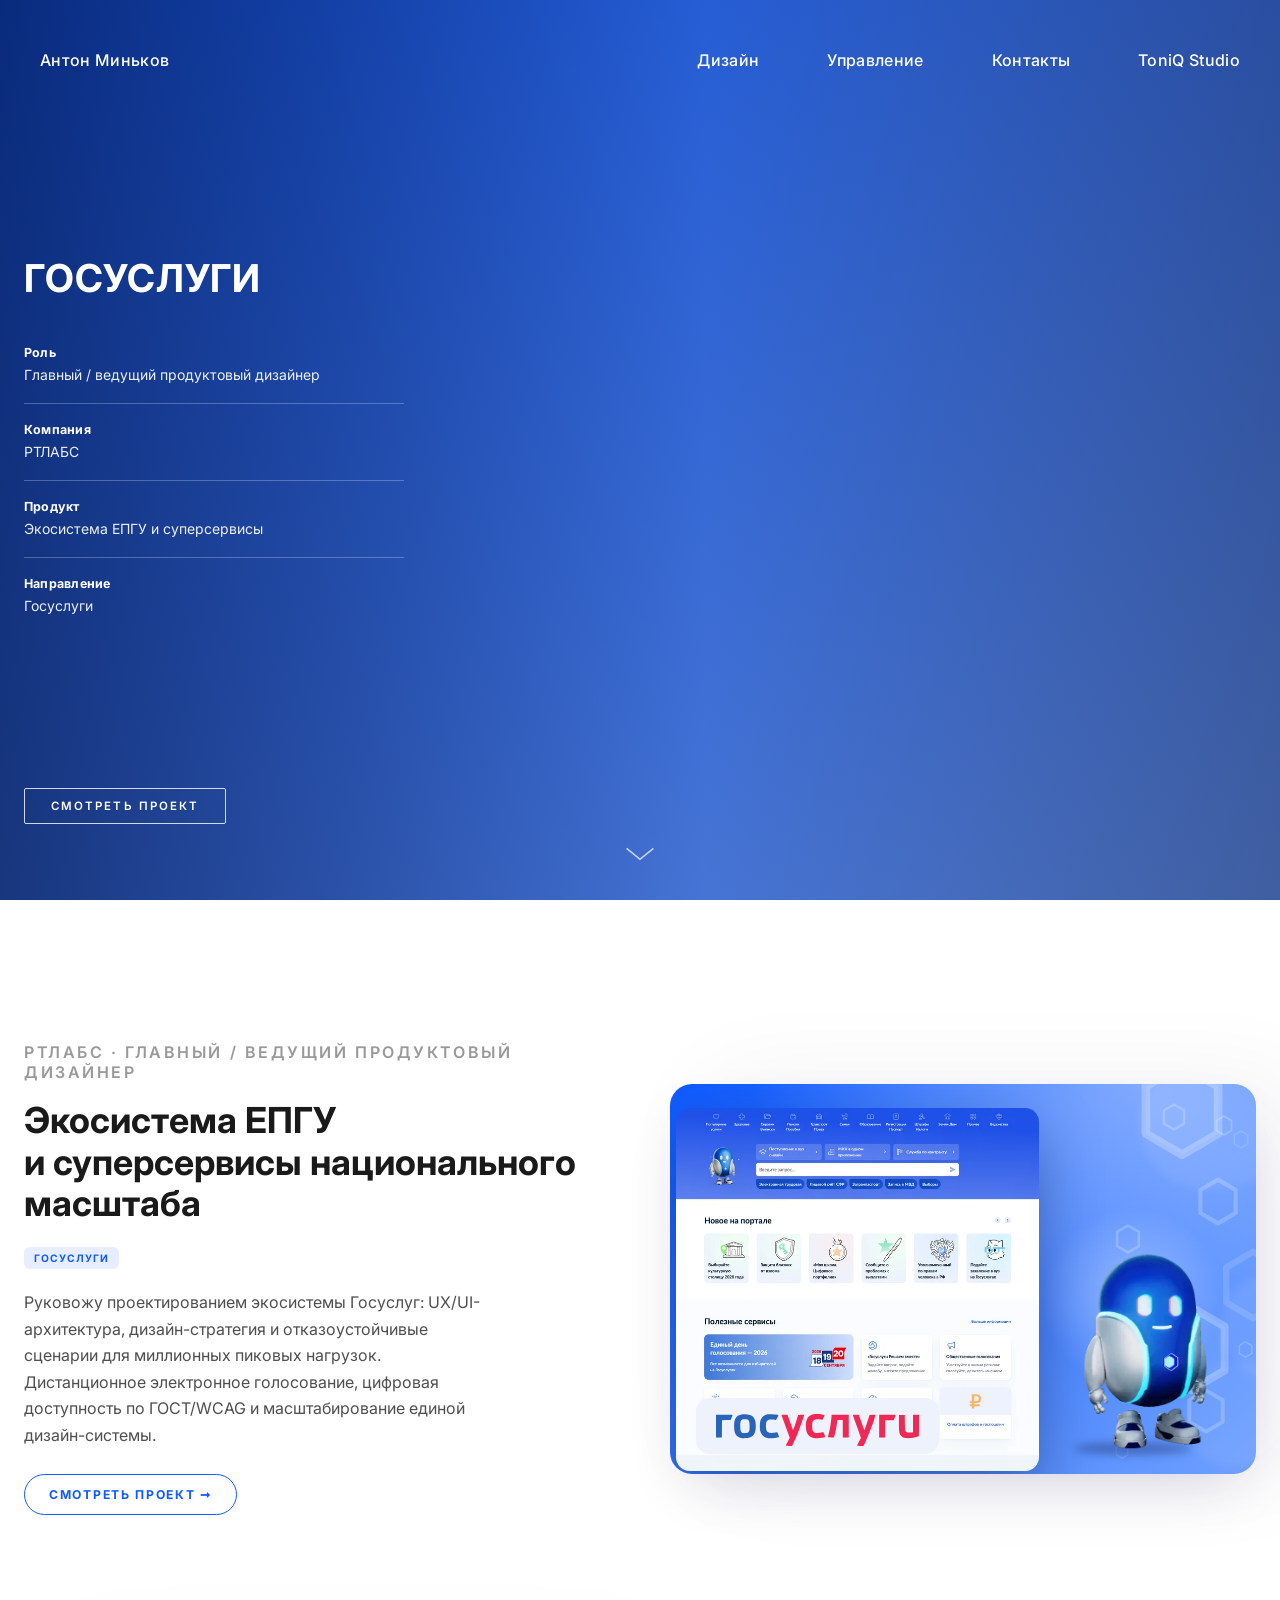
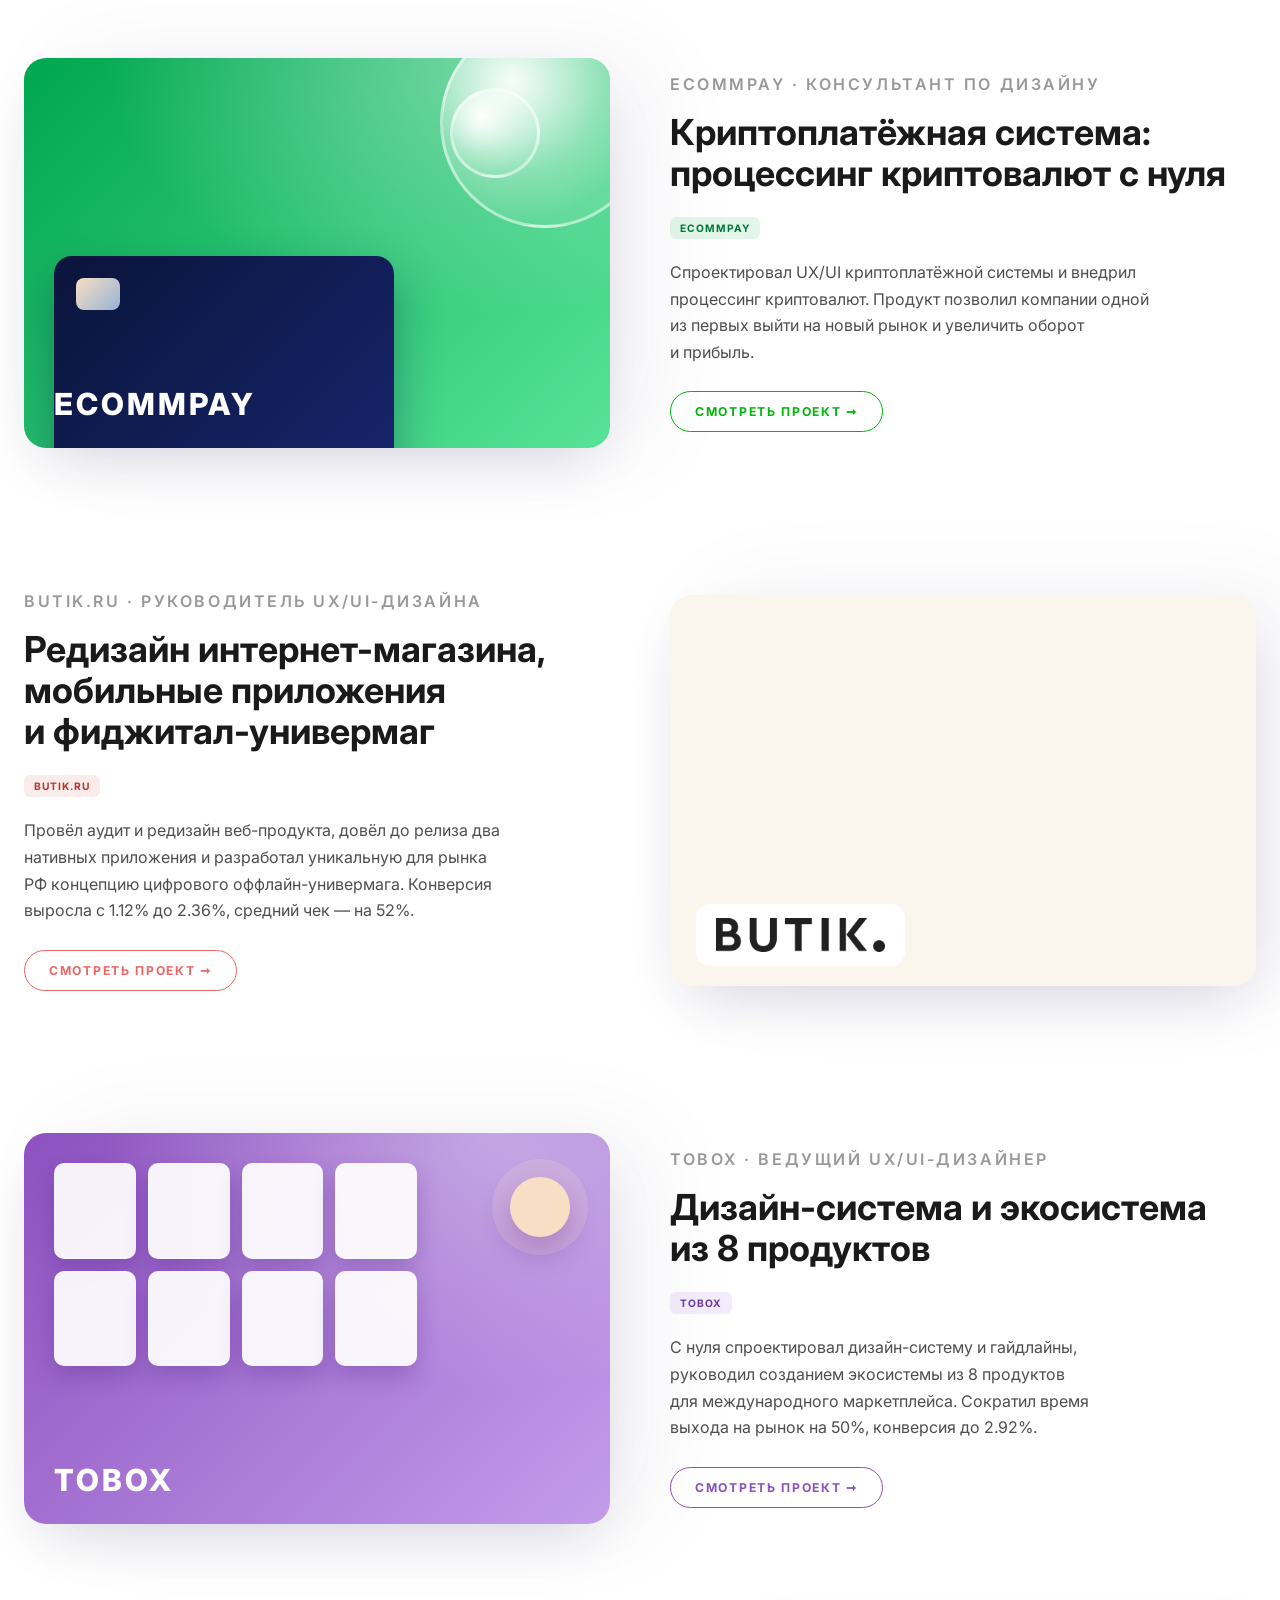
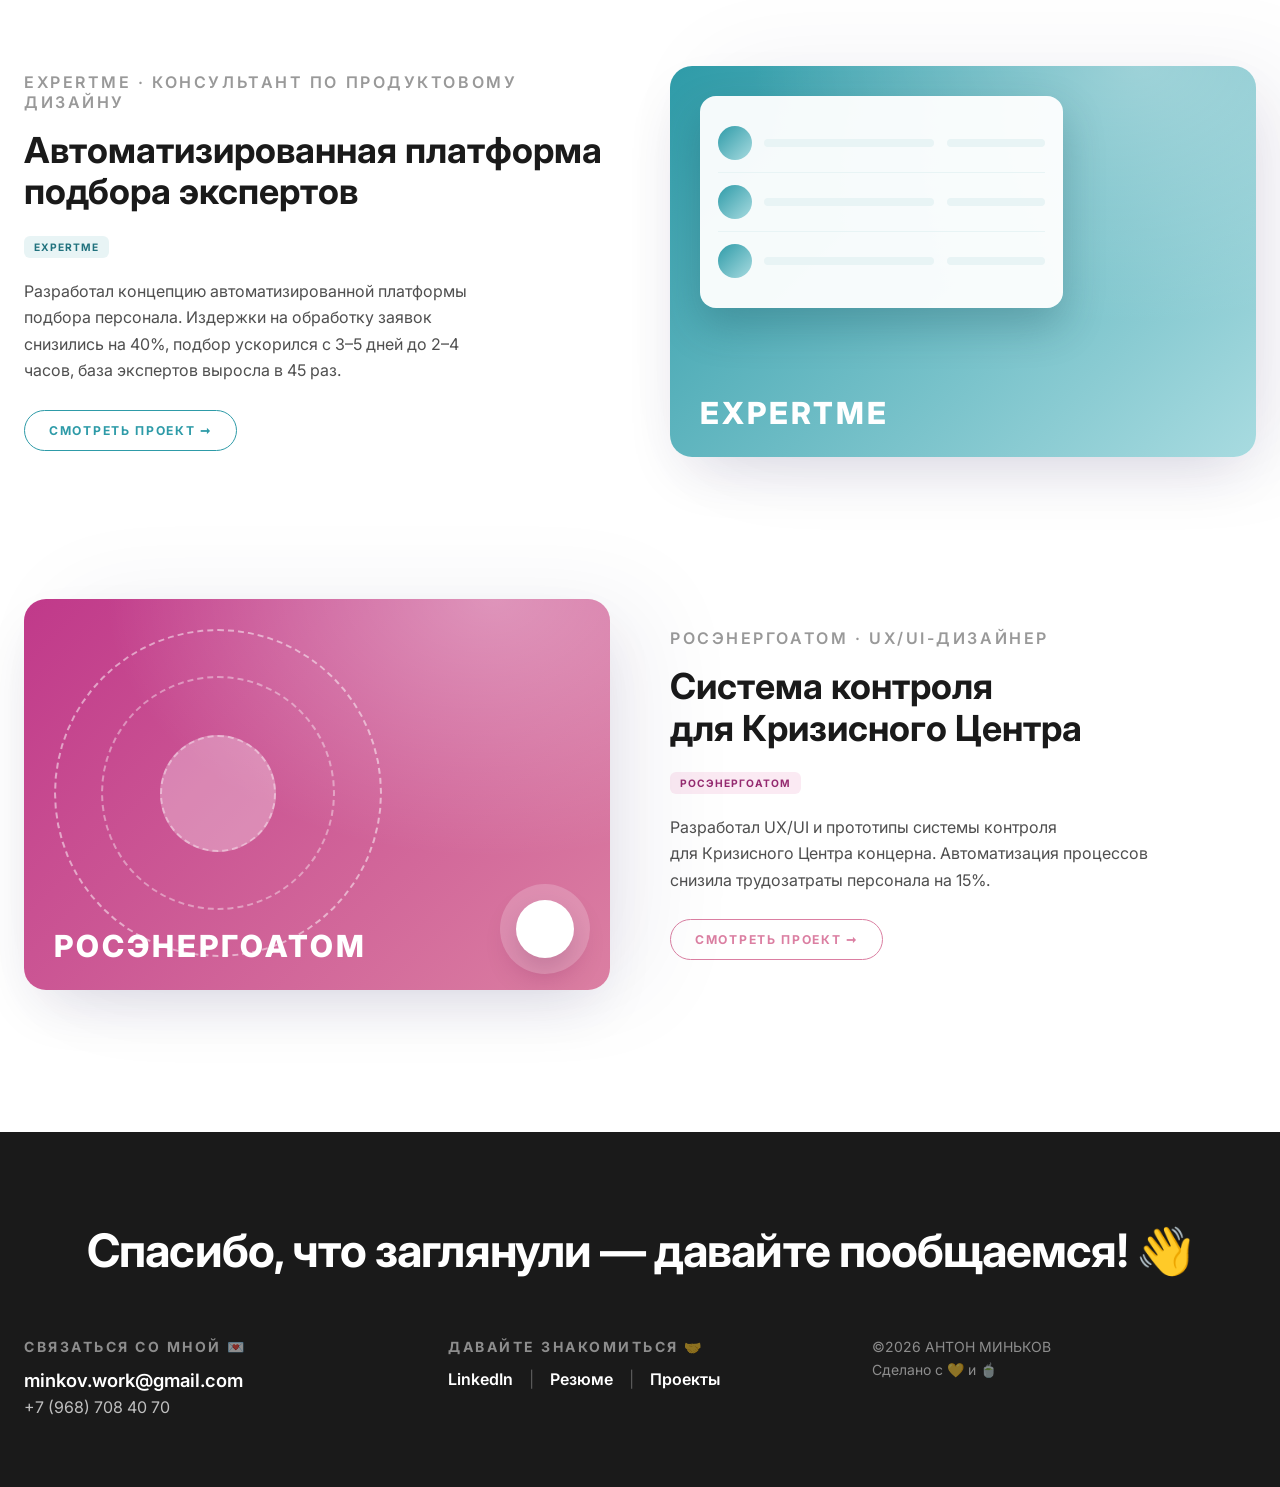
==== design.html @ 94a27f63 "Portfolio site: Антон Миньков — Head of Product Design" ====
<!DOCTYPE html>
<html lang="ru">
<head>
<meta charset="UTF-8">
<meta name="viewport" content="width=device-width, initial-scale=1.0, maximum-scale=1.0">
<title>Дизайн — Антон Миньков</title>
<meta name="description" content="Избранные проекты: госсервисы, FinTech, e-commerce, дизайн-системы. 19+ лет опыта.">
<link rel="icon" href="data:image/svg+xml,%3Csvg xmlns='http://www.w3.org/2000/svg' viewBox='0 0 64 64'%3E%3Crect width='64' height='64' rx='14' fill='%237566F6'/%3E%3Ctext x='32' y='44' font-size='30' font-family='Arial' font-weight='700' fill='white' text-anchor='middle'%3EAM%3C/text%3E%3C/svg%3E">
<link rel="preconnect" href="https://fonts.googleapis.com">
<link rel="preconnect" href="https://fonts.gstatic.com" crossorigin>
<link href="https://fonts.googleapis.com/css2?family=Inter:wght@400;500;600;700;800&display=swap" rel="stylesheet">
<link rel="stylesheet" href="assets/css/style.css">
</head>
<body>

<header class="navbar" id="navbar">
	<nav class="nav">
		<a class="logo" href="index.html">Антон Миньков</a>
		<div class="menu">
			<a class="active" href="design.html">Дизайн</a>
			<a href="#">Управление</a>
			<a href="#">Контакты</a>
			<a href="#">ToniQ Studio</a>
		</div>
	</nav>
	<button class="hamburger" id="hamburger" aria-label="Меню"><span></span></button>
</header>

<div class="overlay">
	<a href="design.html">Дизайн</a>
	<a href="#">Управление</a>
	<a href="#">Контакты</a>
	<a href="#">ToniQ Studio</a>
</div>

<main>
	<section class="work-cover">
		<div class="cover-bg" aria-hidden="true"></div>
		<div class="cover-veil" aria-hidden="true"></div>

		<div class="container work-cover-inner">
			<div class="work-cover-left">
				<p class="cover-mark">ГОСУСЛУГИ</p>

				<p class="cover-label">Роль</p>
				<p class="cover-value">Главный / ведущий продуктовый дизайнер</p>
				<span class="cover-line" aria-hidden="true"></span>

				<p class="cover-label">Компания</p>
				<p class="cover-value">РТЛАБС</p>
				<span class="cover-line" aria-hidden="true"></span>

				<p class="cover-label">Продукт</p>
				<p class="cover-value">Экосистема ЕПГУ и&nbsp;суперсервисы</p>
				<span class="cover-line" aria-hidden="true"></span>

				<p class="cover-label">Направление</p>
				<p class="cover-value">Госуслуги</p>
			</div>

			<a class="cover-btn" href="#gosuslugi">Смотреть проект</a>

			<a class="cover-more" href="#work" aria-label="К проектам">
				<svg width="44" height="16" viewBox="0 0 53 20" fill="currentColor" aria-hidden="true"><polygon points="26.5,17.688 9.114,3.779 10.303,2.312 26.5,15.269 42.697,2.313 43.886,3.779"/></svg>
			</a>
		</div>
	</section>

	<div id="work">

		<section class="section" id="gosuslugi">
			<div class="container">
				<div class="row">
					<div class="col-text reveal">
						<p class="proj-label">РТЛАБС · ГЛАВНЫЙ / ВЕДУЩИЙ ПРОДУКТОВЫЙ ДИЗАЙНЕР</p>
						<h2 class="proj-title">Экосистема ЕПГУ и&nbsp;суперсервисы национального масштаба</h2>
						<span class="tag" style="--c:#0F5BFF;--bg:#E8EEFF;">Госуслуги</span>
						<p class="proj-desc">Руковожу проектированием экосистемы Госуслуг: UX/UI-архитектура, дизайн-стратегия и&nbsp;отказоустойчивые сценарии для&nbsp;миллионных пиковых нагрузок. Дистанционное электронное голосование, цифровая доступность по&nbsp;ГОСТ/WCAG и&nbsp;масштабирование единой дизайн-системы.</p>
						<a class="proj-link" style="--hover:#0F5BFF;" href="#">СМОТРЕТЬ ПРОЕКТ ➞</a>
					</div>
					<div class="col-art reveal">
						<div class="cover-art art-gosuslugi" style="--bg:linear-gradient(135deg,#0F5BFF 0%,#6FA0FF 100%);">
							<div class="art-bg"></div>
							<span class="gs-blob"></span>
							<span class="gs-blob2"></span>
							<span class="gs-blob3"></span>
							<span class="gs-hex h1"></span>
							<span class="gs-hex h2 f"></span>
							<span class="gs-hex h3 dim"></span>
							<span class="gs-hex h4"></span>
							<span class="gs-hex h5"></span>
							<span class="gs-hex h6 dim"></span>
							<span class="gs-hex h7 f"></span>
							<span class="gs-hex h8"></span>
							<span class="gs-hex h9"></span>
							<span class="gs-hex h10 dim"></span>
							<span class="gs-hex h11"></span>
							<span class="gs-hex h12 dim"></span>
							<img class="gs-ui" src="assets/img/gosuslugi-ui.webp" alt="" aria-hidden="true" loading="lazy" decoding="async">
							<span class="max-glow"></span>
							<span class="max-shadow"></span>
							<img class="max-robot" src="assets/img/max-greet.webp" alt="" aria-hidden="true" loading="lazy" decoding="async">
							<span class="art-logo"><img src="assets/logos/gosuslugi.svg" alt="Госуслуги" loading="lazy" decoding="async"></span>
						</div>
					</div>
				</div>
			</div>
		</section>

		<section class="section" id="ecommpay">
			<div class="container">
				<div class="row flip">
					<div class="col-text reveal">
						<p class="proj-label">ECOMMPAY · КОНСУЛЬТАНТ ПО&nbsp;ДИЗАЙНУ</p>
						<h2 class="proj-title">Криптоплатёжная система: процессинг криптовалют с&nbsp;нуля</h2>
						<span class="tag" style="--c:#007737;--bg:#E2F6EA;">EcommPay</span>
						<p class="proj-desc">Спроектировал UX/UI криптоплатёжной системы и&nbsp;внедрил процессинг криптовалют. Продукт позволил компании одной из&nbsp;первых выйти на&nbsp;новый рынок и&nbsp;увеличить оборот и&nbsp;прибыль.</p>
						<a class="proj-link" style="--hover:#00B709;" href="#">СМОТРЕТЬ ПРОЕКТ ➞</a>
					</div>
					<div class="col-art reveal">
						<div class="cover-art art-ecommpay" style="--bg:linear-gradient(135deg,#00A650 0%,#57E399 100%);">
							<div class="art-bg"></div>
							<span class="art-coin c1"></span>
							<span class="art-coin c2"></span>
							<div class="art-paycard">
								<span class="art-chip"></span>
								<span class="art-line dark"></span>
								<span class="art-line dark short2"></span>
							</div>
							<span class="art-word">ECOMMPAY</span>
						</div>
					</div>
				</div>
			</div>
		</section>

		<section class="section" id="butik">
			<div class="container">
				<div class="row">
					<div class="col-text reveal">
						<p class="proj-label">BUTIK.RU · РУКОВОДИТЕЛЬ UX/UI-ДИЗАЙНА</p>
						<h2 class="proj-title">Редизайн интернет-магазина, мобильные приложения и&nbsp;фиджитал-универмаг</h2>
						<span class="tag" style="--c:#B8352F;--bg:#FBECEC;">Butik.ru</span>
						<p class="proj-desc">Провёл аудит и&nbsp;редизайн веб-продукта, довёл до&nbsp;релиза два нативных приложения и&nbsp;разработал уникальную для&nbsp;рынка РФ концепцию цифрового оффлайн-универмага. Конверсия выросла с&nbsp;1.12% до&nbsp;2.36%, средний чек — на&nbsp;52%.</p>
						<a class="proj-link" style="--hover:#ED6665;" href="#">СМОТРЕТЬ ПРОЕКТ ➞</a>
					</div>
					<div class="col-art reveal">
						<div class="cover-art art-butik" style="--bg:linear-gradient(135deg,#212121 0%,#4F4F4F 100%);">
							<div class="art-bg"></div>
							<span class="butik-logo"><img src="assets/logos/butik.webp" alt="BUTIK" loading="lazy" decoding="async"></span>
						</div>
					</div>
				</div>
			</div>
		</section>

		<section class="section">
			<div class="container">
				<div class="row flip">
					<div class="col-text reveal">
						<p class="proj-label">TOBOX · ВЕДУЩИЙ UX/UI-ДИЗАЙНЕР</p>
						<h2 class="proj-title">Дизайн-система и&nbsp;экосистема из&nbsp;8 продуктов</h2>
						<span class="tag" style="--c:#6D3AA6;--bg:#F3ECFA;">ToBox</span>
						<p class="proj-desc">С&nbsp;нуля спроектировал дизайн-систему и&nbsp;гайдлайны, руководил созданием экосистемы из&nbsp;8 продуктов для&nbsp;международного маркетплейса. Сократил время выхода на&nbsp;рынок на&nbsp;50%, конверсия до&nbsp;2.92%.</p>
						<a class="proj-link" style="--hover:#8C51BF;" href="#">СМОТРЕТЬ ПРОЕКТ ➞</a>
					</div>
					<div class="col-art reveal">
						<div class="cover-art art-tobox" style="--bg:linear-gradient(135deg,#8C51BF 0%,#C39CEB 100%);">
							<div class="art-bg"></div>
							<div class="art-grid">
								<span></span><span></span><span></span><span></span>
								<span></span><span></span><span></span><span></span>
							</div>
							<span class="art-spark"></span>
							<span class="art-word">TOBOX</span>
						</div>
					</div>
				</div>
			</div>
		</section>

		<section class="section">
			<div class="container">
				<div class="row">
					<div class="col-text reveal">
						<p class="proj-label">EXPERTME · КОНСУЛЬТАНТ ПО&nbsp;ПРОДУКТОВОМУ ДИЗАЙНУ</p>
						<h2 class="proj-title">Автоматизированная платформа подбора экспертов</h2>
						<span class="tag" style="--c:#21727E;--bg:#E8F4F5;">ExpertMe</span>
						<p class="proj-desc">Разработал концепцию автоматизированной платформы подбора персонала. Издержки на&nbsp;обработку заявок снизились на&nbsp;40%, подбор ускорился с&nbsp;3–5 дней до&nbsp;2–4 часов, база экспертов выросла в&nbsp;45 раз.</p>
						<a class="proj-link" style="--hover:#2E9BA8;" href="#">СМОТРЕТЬ ПРОЕКТ ➞</a>
					</div>
					<div class="col-art reveal">
						<div class="cover-art art-expertme" style="--bg:linear-gradient(135deg,#2E9BA8 0%,#A8DBE0 100%);">
							<div class="art-bg"></div>
							<div class="art-panel">
								<div class="art-row"><i class="av"></i><span class="l1"></span><span class="l2"></span></div>
								<div class="art-row"><i class="av"></i><span class="l1"></span><span class="l2"></span></div>
								<div class="art-row"><i class="av"></i><span class="l1"></span><span class="l2"></span></div>
							</div>
							<span class="art-word">EXPERTME</span>
						</div>
					</div>
				</div>
			</div>
		</section>

		<section class="section last">
			<div class="container">
				<div class="row flip">
					<div class="col-text reveal">
						<p class="proj-label">РОСЭНЕРГОАТОМ · UX/UI-ДИЗАЙНЕР</p>
						<h2 class="proj-title">Система контроля для&nbsp;Кризисного Центра</h2>
						<span class="tag" style="--c:#952B70;--bg:#FBEAF3;">Росэнергоатом</span>
						<p class="proj-desc">Разработал UX/UI и&nbsp;прототипы системы контроля для&nbsp;Кризисного Центра концерна. Автоматизация процессов снизила трудозатраты персонала на&nbsp;15%.</p>
						<a class="proj-link" style="--hover:#DB7FA2;" href="#">СМОТРЕТЬ ПРОЕКТ ➞</a>
					</div>
					<div class="col-art reveal">
						<div class="cover-art art-rosatom" style="--bg:linear-gradient(135deg,#C0398A 0%,#DB7FA2 100%);">
							<div class="art-bg"></div>
							<span class="art-radar"></span>
							<span class="art-pulse"></span>
							<span class="art-word">РОСЭНЕРГОАТОМ</span>
						</div>
					</div>
				</div>
			</div>
		</section>

	</div>

	<footer class="footer" id="contact">
		<p class="footer-big reveal">Спасибо, что заглянули — давайте пообщаемся! 👋</p>
		<div class="footer-row">
			<div class="reveal">
				<p class="f-label">СВЯЗАТЬСЯ СО&nbsp;МНОЙ 💌</p>
				<a class="f-email" href="mailto:minkov.work@gmail.com">minkov.work@gmail.com</a>
				<a class="f-phone" href="tel:+79687084070">+7 (968) 708 40 70</a>
			</div>
			<div class="reveal">
				<p class="f-label">ДАВАЙТЕ ЗНАКОМИТЬСЯ 🤝</p>
				<p class="f-links">
					<a href="https://www.linkedin.com/" target="_blank" rel="noopener">LinkedIn</a>
					<span class="sep">|</span>
					<a href="#">Резюме</a>
					<span class="sep">|</span>
					<a href="design.html">Проекты</a>
				</p>
			</div>
			<div class="reveal">
				<p class="f-copy">©2026 АНТОН МИНЬКОВ</p>
				<p class="f-made">Сделано с&nbsp;💛 и&nbsp;🍵</p>
			</div>
		</div>
	</footer>
</main>

<script src="assets/js/main.js"></script>
</body>
</html>
---- assets/css/style.css ----
/* ============================================================
   Антон Миньков — Portfolio (inspired by michellegore.com)
   ============================================================ */

:root {
  --ink: #1A1A1A;
  --gray: #4f4f4f;
  --gray-2: #686868;
  --gray-3: #999999;
  --gray-4: #a5a5a5;
  --paper: #ffffff;
  --paper-2: #f9f9f9;
  --card: #f1f1f1;
  --pill: #262626;
  --line: #eeeeee;
  --vl-gap: clamp(120px, 25.3125vw, 324px);
  --maxw: 1280px;
}

* { margin: 0; padding: 0; box-sizing: border-box; }

html { scroll-behavior: smooth; }

body {
  font-family: "Inter", -apple-system, BlinkMacSystemFont, "Segoe UI", Roboto, "Helvetica Neue", Arial, sans-serif;
  color: var(--gray);
  background: var(--paper);
  -webkit-font-smoothing: antialiased;
  text-rendering: optimizeLegibility;
}

img { max-width: 100%; display: block; }
a { color: var(--gray-2); text-decoration: none; }
a:hover { color: var(--gray-4); }

.container { width: 100%; max-width: var(--maxw); margin: 0 auto; padding: 0 24px; }

/* ---------------- Header ---------------- */

.navbar {
  position: fixed;
  top: 0; left: 0; right: 0;
  z-index: 60;
  display: flex;
  align-items: center;
  justify-content: space-between;
  padding: 22px 40px;
  height: 62px;
  transition: background .35s ease, box-shadow .35s ease, padding .35s ease, height .35s ease;
}

.nav {
  display: flex;
  align-items: center;
  justify-content: space-between;
  width: 100%;
  max-width: 1280px;
  margin: 0 auto;
}

.navbar .logo {
  font-size: 16px;
  font-weight: 500;
  letter-spacing: .02em;
  line-height: 18px;
  color: #ffffff;
  white-space: nowrap;
  transition: color .35s ease, transform .35s ease, opacity .3s ease;
  transform: translateY(29px);
}

.navbar .logo:hover { opacity: .78; }

.navbar .menu {
  display: flex;
  gap: 68px;
  transition: transform .35s ease;
  transform: translateY(29px);
}

.navbar .menu a {
  font-size: 16px;
  font-weight: 500;
  letter-spacing: .02em;
  line-height: 18px;
  color: #ffffff;
  transition: color .3s ease, opacity .3s ease;
}

.navbar .menu a:hover { color: #ffffff; opacity: .75; }

.navbar.scrolled {
  background: rgba(255, 255, 255, .94);
  backdrop-filter: blur(14px);
  -webkit-backdrop-filter: blur(14px);
  box-shadow: 0 1px 0 rgba(0, 0, 0, .06);
  height: 120px;
  padding: 0 40px;
}

.navbar.scrolled .logo { color: var(--ink); transform: translateY(0); }
.navbar.scrolled .menu { transform: translateY(0); }
.navbar.scrolled .hamburger { transform: translateY(0); }
.navbar.scrolled .menu a { color: var(--gray-2); }
.navbar.scrolled .menu a:hover { color: var(--ink); opacity: .75; }
.navbar .menu a.active { color: #ffffff; }
.navbar.scrolled .menu a.active { color: var(--ink); }

body.menu-open .navbar { z-index: 70; }
body.menu-open .logo { color: var(--ink); }

.hamburger {
  display: none;
  width: 42px; height: 42px;
  border: 0;
  background: transparent;
  cursor: pointer;
  position: relative;
  z-index: 70;
  transition: transform .35s ease;
  transform: translateY(29px);
}

.hamburger span,
.hamburger span::before,
.hamburger span::after {
  content: "";
  position: absolute;
  left: 10px; right: 10px;
  height: 2px;
  background: #ffffff;
  transition: background .3s ease, transform .3s ease, top .3s ease;
}

.hamburger span { top: 20px; }
.hamburger span::before { top: -7px; left: 0; right: 0; }
.hamburger span::after { top: 7px; left: 0; right: 0; }

.navbar.scrolled .hamburger span,
.navbar.scrolled .hamburger span::before,
.navbar.scrolled .hamburger span::after { background: var(--ink); }

body.menu-open .hamburger span { background: transparent; }
body.menu-open .hamburger span::before { top: 0; transform: rotate(45deg); background: var(--ink); }
body.menu-open .hamburger span::after { top: 0; transform: rotate(-45deg); background: var(--ink); }

.overlay {
  position: fixed;
  inset: 0;
  z-index: 65;
  background: rgba(255, 255, 255, .98);
  display: flex;
  flex-direction: column;
  align-items: center;
  justify-content: center;
  gap: 26px;
  opacity: 0;
  visibility: hidden;
  transition: opacity .35s ease, visibility .35s ease;
}

body.menu-open .overlay { opacity: 1; visibility: visible; }

.overlay a {
  font-size: 1.7rem;
  font-weight: 700;
  color: var(--ink);
  transition: color .3s ease, opacity .3s ease;
}

.overlay a:hover { color: #7566F6; opacity: .85; }

/* ---------------- Hero ---------------- */

.hero {
  position: relative;
  min-height: 100vh;
  overflow: hidden;
  background: #0B143B;
  display: flex;
  align-items: center;
  justify-content: center;
  text-align: center;
}

#heroCanvas { position: absolute; inset: 0; width: 100%; height: 100%; display: block; }

.fallback-bg {
  position: absolute; inset: 0;
  background: linear-gradient(135deg, #0B143B 0%, #17256C 22%, #0055FF 40%, #7A2F99 55%, #FF0033 68%, #FFCC00 84%, #00CC66 100%);
  background-size: 300% 300%;
  animation: drift 26s ease-in-out infinite;
}

@keyframes drift {
  0%, 100% { background-position: 0% 50%; }
  50%      { background-position: 100% 50%; }
}

body.webgl .fallback-bg { display: none; }

.hero-veil {
  position: absolute; inset: 0;
  background: radial-gradient(120% 90% at 50% 45%, rgba(11, 20, 59, .18) 0%, rgba(11, 20, 59, .55) 100%);
}

.hero-inner {
  position: relative;
  z-index: 2;
  padding: 0 24px;
  width: 100%;
  display: flex;
  flex-direction: column;
  align-items: center;
  transform: translateY(-40px);
}

@keyframes heroReveal {
  from { opacity: 0; transform: translateY(34px); }
  to   { opacity: 1; transform: translateY(0); }
}

.hero-inner > * {
  opacity: 0;
  animation: heroReveal 1.1s cubic-bezier(.22, 1, .36, 1) forwards;
}

.hero-topline      { animation-delay: .10s; }
.hero-name-wrap    { animation-delay: .28s; }
.hero-role         { animation-delay: .52s; }
.hero-prev         { animation-delay: .70s; }

@media (prefers-reduced-motion: reduce) {
  .hero-inner > * { animation: none; opacity: 1; }
  .hero-contacts { animation: none; opacity: 1; }
  .hero-scroll { animation: none; opacity: 1; }
}

.hero-topline {
  position: relative;
  top: -24px;
  white-space: nowrap;
  font-size: .892rem;
  font-weight: 600;
  letter-spacing: .3em;
  text-indent: .3em;
  text-transform: uppercase;
  line-height: 1.4;
  color: #ffffff;
  margin-top: 40px;
  margin-bottom: 14px;
}

.hero-name-wrap {
  position: relative;
  top: -16px;
  margin: 28px 0 26px;
}

.hero-name {
  font-size: clamp(2.9rem, 12vw, 4.83rem);
  font-weight: 500;
  line-height: 1.04;
  letter-spacing: -.03em;
  color: #ffffff;
}

.hero-name .dim { color: rgba(255, 255, 255, .22); }

@keyframes marquee {
  from { transform: translateX(0); }
  to   { transform: translateX(-50%); }
}

.hero-role {
  font-size: 16px;
  font-weight: 500;
  letter-spacing: .02em;
  line-height: 1.5;
  text-wrap: balance;
  color: #ffffff;
  margin-top: 16px;
  margin-bottom: 12px;
}

.hero-prev {
  position: relative;
  top: 8px;
  margin-top: 0;
  display: flex;
  align-items: center;
  justify-content: center;
  flex-wrap: wrap;
  gap: 48px;
  font-size: 14px;
  font-weight: 500;
  letter-spacing: .02em;
  line-height: 1.55;
  color: #ffffff;
}

.hero-prev-sep {
  flex: none;
  width: 1px;
  height: 15px;
  background: rgba(238, 242, 255, .22);
}

.hero-prev a {
  position: relative;
  color: inherit;
  transition: color .3s ease, opacity .3s ease;
}

.hero-prev a::after {
  content: "";
  position: absolute;
  left: calc(100% + 4px);
  top: 50%;
  width: .75em;
  height: .75em;
  background: currentColor;
  -webkit-mask: url("data:image/svg+xml,%3Csvg%20xmlns='http://www.w3.org/2000/svg'%20viewBox='0%200%2024%2024'%20fill='none'%20stroke='black'%20stroke-width='2.4'%20stroke-linecap='round'%20stroke-linejoin='round'%3E%3Cpath%20d='M3%2021%2021%203M8%203h13v13'/%3E%3C/svg%3E") center / contain no-repeat;
  mask: url("data:image/svg+xml,%3Csvg%20xmlns='http://www.w3.org/2000/svg'%20viewBox='0%200%2024%2024'%20fill='none'%20stroke='black'%20stroke-width='2.4'%20stroke-linecap='round'%20stroke-linejoin='round'%3E%3Cpath%20d='M3%2021%2021%203M8%203h13v13'/%3E%3C/svg%3E") center / contain no-repeat;
  opacity: 0;
  transform: translate(-4px, -50%);
  transition: opacity .25s ease, transform .3s cubic-bezier(.22, 1, .36, 1);
}

.hero-prev a:hover {
  color: #ffffff;
  opacity: .75;
}

.hero-prev a:hover::after {
  opacity: 1;
  transform: translate(2px, -50%);
}

.hero-contacts {
  position: absolute;
  left: 0; right: 0;
  bottom: 104px;
  z-index: 4;
  display: flex;
  align-items: center;
  justify-content: center;
  gap: 48px;
  padding: 0 40px;
  pointer-events: none;
  opacity: 0;
  animation: contactsIn 1.2s ease .9s forwards;
}

@keyframes contactsIn {
  from { opacity: 0; }
  to   { opacity: 1; }
}

.hero-contacts a { pointer-events: auto; }

.contact-link {
  display: inline-flex;
  align-items: center;
  gap: 10px;
  font-size: 14px;
  font-weight: 500;
  letter-spacing: .02em;
  color: #ffffff;
  text-decoration: none;
  white-space: nowrap;
  transition: color .3s ease, opacity .3s ease;
}

.contact-link:hover { color: #ffffff; }

.contact-link:not(.contact-link--tg):hover { opacity: .75; }

.contact-link--tg:hover > span { opacity: .75; }

.contact-link--tg { position: relative; }

.contact-sep {
  flex: none;
  width: 1px;
  height: 15px;
  background: rgba(238, 242, 255, .22);
}

.contact-qr {
  position: absolute;
  bottom: calc(100% + 16px);
  left: 50%;
  width: 168px; height: 168px;
  padding: 10px;
  border-radius: 16px;
  background: #ffffff;
  box-shadow: 0 24px 64px rgba(4, 8, 34, .55);
  transform: translate(-50%, 12px) scale(.94);
  opacity: 0;
  visibility: hidden;
  pointer-events: none;
  transition: opacity .3s ease, transform .4s cubic-bezier(.22, 1, .36, 1), visibility .4s;
}

.contact-qr::after {
  content: "";
  position: absolute;
  left: 50%;
  bottom: -6px;
  width: 12px; height: 12px;
  border-radius: 2px;
  background: #ffffff;
  transform: translateX(-50%) rotate(45deg);
}

.contact-qr img {
  display: block;
  width: 100%; height: 100%;
  border-radius: 8px;
}

.contact-link--tg:hover .contact-qr,
.contact-link--tg:focus-visible .contact-qr {
  opacity: 1;
  visibility: visible;
  transform: translate(-50%, 0) scale(1);
}

@media (hover: none) {
  .contact-qr { display: none; }
}

.hero-scroll {
  position: absolute;
  left: 50%;
  bottom: 46px;
  transform: translateX(-50%);
  z-index: 3;
  width: 22px; height: 22px;
  display: grid;
  place-items: center;
  color: rgba(255, 255, 255, .6);
  opacity: 0;
  animation: contactsIn 1.2s ease .9s forwards;
  transition: color .3s ease;
}

.hero-scroll:hover { color: #ffffff; }

.hero-scroll svg {
  animation: bob 3s ease-in-out 2.1s infinite;
}

@keyframes bob {
  0%, 100% { transform: translateY(0); }
  50%      { transform: translateY(6px); }
}

@media (prefers-reduced-motion: reduce) {
  .hero-name-track { animation: none; }
  .fallback-bg { animation: none; }
  .hero-scroll svg { animation: none; }
}

/* ---------------- Work cover (inner page) ---------------- */

.work-cover {
  position: relative;
  min-height: 100vh;
  display: flex;
  align-items: center;
  overflow: hidden;
  background: #0F5BFF;
}

.cover-bg {
  position: absolute;
  inset: 0;
  background: linear-gradient(135deg, #0F5BFF 0%, #6FA0FF 100%);
}

.cover-veil {
  position: absolute;
  inset: 0;
  background: linear-gradient(90deg, rgba(6, 14, 46, .62) 0%, rgba(6, 14, 46, .2) 55%, rgba(6, 14, 46, .45) 100%);
}

.work-cover-inner {
  position: relative;
  z-index: 2;
  width: 100%;
  display: flex;
  align-items: center;
  min-height: 100vh;
  padding-top: 150px;
  padding-bottom: 180px;
}

.work-cover-left { width: min(380px, 100%); }

.cover-mark {
  font-size: clamp(1.6rem, 3vw, 2.4rem);
  font-weight: 700;
  letter-spacing: .02em;
  color: #ffffff;
  margin-bottom: 44px;
}

.cover-label {
  font-size: .78rem;
  font-weight: 700;
  letter-spacing: .02em;
  color: #ffffff;
}

.cover-value {
  margin-top: 4px;
  font-size: 14px;
  font-weight: 400;
  line-height: 1.5;
  color: rgba(255, 255, 255, .92);
}

.cover-line {
  display: block;
  height: 1px;
  background: rgba(255, 255, 255, .25);
  margin: 18px 0;
}

.cover-btn {
  position: absolute;
  left: 24px;
  bottom: 76px;
  z-index: 3;
  display: inline-block;
  padding: 10px 26px;
  border: 1px solid rgba(255, 255, 255, .8);
  border-radius: 2px;
  font-size: .72rem;
  font-weight: 600;
  letter-spacing: .18em;
  text-transform: uppercase;
  color: #ffffff;
  transition: background .3s ease, color .3s ease, border-color .3s ease;
}

.cover-btn:hover {
  background: #ffffff;
  border-color: #ffffff;
  color: #020202;
}

.cover-more {
  position: absolute;
  left: 50%;
  bottom: 34px;
  transform: translateX(-50%);
  z-index: 3;
  color: rgba(255, 255, 255, .7);
  transition: color .3s ease;
}

.cover-more:hover { color: #ffffff; }

/* ---------------- Expertise ---------------- */

.expertise {
  min-height: 100vh;
  display: flex;
  flex-direction: column;
  justify-content: center;
  padding: calc(var(--vl-gap) / 2) 0 calc(var(--vl-gap) / 2);
}

.ex-kicker {
  font-size: 1rem;
  font-weight: 600;
  letter-spacing: .16em;
  text-transform: uppercase;
  color: var(--gray-3);
  margin-bottom: 18px;
}

.ex-title {
  font-size: clamp(1.9rem, 3.4vw, 3rem);
  font-weight: 700;
  letter-spacing: -.02em;
  line-height: 1.12;
  color: var(--ink);
  max-width: 900px;
  margin-bottom: 40px;
}

@media (min-width: 768px) {
  .ex-title span { display: block; }
}

/* ---------------- Skills bento ---------------- */

.skills {
  display: grid;
  grid-template-columns: repeat(3, 1fr);
  gap: 20px;
}

.skill-tile {
  display: flex;
  flex-direction: column;
  padding: 28px 28px 26px;
  background: var(--paper-2);
  border-radius: 20px;
  transition:
    transform .45s cubic-bezier(.22, 1, .36, 1),
    box-shadow .45s ease;
}

.skill-tile:hover {
  transform: translateY(-5px);
  box-shadow: 0 28px 56px -32px rgba(30, 21, 82, .26);
}

.skill-title {
  font-size: 16px;
  font-weight: 600;
  letter-spacing: -.01em;
  line-height: 1.35;
  color: var(--ink);
}

.skill-desc {
  margin-top: 8px;
  font-size: 16px;
  line-height: 1.6;
  color: var(--gray-2);
}

/* Entrance animation with stagger */
@keyframes riseIn {
  from { opacity: 0; transform: translateY(28px); }
  to   { opacity: 1; transform: none; }
}

.skill-tile.reveal {
  opacity: 0;
  transform: translateY(28px);
  transition: none;
}

.skill-tile.reveal.in {
  opacity: 1;
  transform: none;
  animation: riseIn .7s cubic-bezier(.22, 1, .36, 1) backwards;
  transition:
    transform .45s cubic-bezier(.22, 1, .36, 1),
    box-shadow .45s ease;
}

.skill-tile.reveal.in:nth-child(2) { animation-delay: .06s; }
.skill-tile.reveal.in:nth-child(3) { animation-delay: .12s; }
.skill-tile.reveal.in:nth-child(4) { animation-delay: .18s; }
.skill-tile.reveal.in:nth-child(5) { animation-delay: .24s; }
.skill-tile.reveal.in:nth-child(6) { animation-delay: .3s; }

/* ---------------- Stats (inside projects section) ---------------- */

.stats {
  margin-top: calc(var(--vl-gap) / 2);
}

.pcards .stats { margin-top: 96px; }

.stats-row {
  display: grid;
  grid-template-columns: repeat(3, 1fr);
  gap: 20px;
}

.stat {
  background: #ffffff;
  border-radius: 20px;
  padding: 32px 36px 36px;
}

.stat-num {
  font-size: clamp(3rem, 4.6vw, 4.3rem);
  font-weight: 700;
  letter-spacing: -.03em;
  line-height: 1;
  color: #7566f6;
  font-variant-numeric: tabular-nums;
}

.stat-label {
  margin-top: 12px;
  font-size: 14px;
  font-weight: 700;
  letter-spacing: .14em;
  text-transform: uppercase;
  color: var(--gray-3);
}

.stat-note {
  margin-top: 10px;
  max-width: 34ch;
  font-size: 16px;
  line-height: 1.6;
  color: var(--gray-2);
}

/* ---------------- Clients / Trusted by ---------------- */

.clients {
  margin-top: 136px;
}

.clients-title {
  font-size: 16px;
  font-weight: 600;
  letter-spacing: -.01em;
  line-height: 1.35;
  color: var(--ink);
  text-align: center;
  margin-bottom: 48px;
}

.clients-title-strong {
  font-weight: 600;
}

.clients-title-sub {
  display: inline-block;
  margin-top: 8px;
  font-weight: 400;
  letter-spacing: 0;
  line-height: 1.6;
  color: var(--gray-2);
}

.clients-stage {
  position: relative;
  height: 72px;
}

.clients-row {
  position: absolute;
  inset: 0;
  display: flex;
  align-items: center;
  justify-content: space-between;
  opacity: 0;
  transform: translateY(24px);
  transition: opacity .5s ease, transform .5s ease;
}

.clients-row.is-active {
  opacity: 1;
  transform: none;
  z-index: 2;
}

.clients-row.is-leaving {
  opacity: 0;
  transform: translateY(-16px);
  z-index: 1;
}

.clients-row img {
  display: block;
  width: auto;
  height: auto;
  opacity: 0;
  transform: translateY(12px);
  transition: opacity .35s ease, transform .35s ease;
}

.clients-row.is-active img {
  opacity: 1;
  transform: none;
}

.clients-row.is-active img:nth-child(1) { transition-delay: 0s; }
.clients-row.is-active img:nth-child(2) { transition-delay: .1s; }
.clients-row.is-active img:nth-child(3) { transition-delay: .2s; }
.clients-row.is-active img:nth-child(4) { transition-delay: .3s; }
.clients-row.is-active img:nth-child(5) { transition-delay: .4s; }

@media (prefers-reduced-motion: reduce) {
  .clients-stage { height: auto; }
  .clients-row {
    position: static;
    opacity: 1;
    transform: none;
    transition: none;
    margin-top: 32px;
  }
  .clients-row:first-child { margin-top: 0; }
  .clients-row img { opacity: 1; transform: none; transition: none; }
}

@media (max-width: 991px) {
  .skills { grid-template-columns: 1fr 1fr; }
  .stats-row { grid-template-columns: 1fr; }
  .stat { padding: 28px 28px; }
  .clients { margin-top: 56px; }
  .clients-row img { max-height: 28px; }
}

@media (max-width: 640px) {
  .skills { grid-template-columns: 1fr; }
  .clients { margin-top: 48px; }
  .clients-stage { height: 112px; }
  .clients-row {
    flex-wrap: wrap;
    justify-content: center;
    column-gap: 20px;
    row-gap: 14px;
  }
  .clients-row img { max-height: 24px; }
}

@media (prefers-reduced-motion: reduce) {
  .skill-tile.reveal.in { animation: none; }
}

.featured { padding: calc(var(--vl-gap) / 2) 0 calc(var(--vl-gap) / 2); background: var(--paper-2); }

.featured .ex-title { margin-bottom: 5.6rem; }

.featured .row { align-items: flex-start; }

.featured .col-art .cover-art { aspect-ratio: 16 / 9; margin-top: 0; }

.proj-logo {
  display: flex;
  justify-content: flex-start;
  margin-top: 38px;
}

.proj-logo img { display: block; height: 28px; width: auto; }

.proj-logo--sfera img { height: 64px; }

.featured .row + .row { margin-top: 8.9rem; }

.featured .ex-all-wrap { margin-top: 7.5rem; }

.ex-all-wrap {
  margin-top: 40px;
  text-align: center;
}

.pcards .ex-all-wrap { margin-top: 164px; }

.ex-all {
  display: inline-block;
  padding: 13px 32px;
  border: 1px solid #7566f6;
  border-radius: 999px;
  font-size: .78rem;
  font-weight: 600;
  letter-spacing: .16em;
  text-transform: uppercase;
  color: #ffffff;
  background: #7566f6;
  transition: background .3s ease, color .3s ease, border-color .3s ease;
}

.ex-all:hover {
  background: #5f4bd8;
  border-color: #5f4bd8;
  color: #ffffff;
}

/* ---------------- Bento showcase ---------------- */

.bento { padding: calc(var(--vl-gap) / 2) 0; background: var(--paper-2); }

.bento-head { margin-bottom: 40px; }
.bento-head .ex-kicker { margin-bottom: 12px; }

.bento-h2 {
  font-size: clamp(1.6rem, 2.8vw, 2.4rem);
  font-weight: 700;
  letter-spacing: -.02em;
  line-height: 1.1;
  color: var(--ink);
}

.bento-grid {
  display: grid;
  grid-template-columns: repeat(4, 1fr);
  grid-auto-rows: 320px;
  gap: 20px;
}

.bento-card {
  position: relative;
  display: flex;
  flex-direction: column;
  justify-content: flex-end;
  padding: 30px;
  border-radius: 24px;
  overflow: hidden;
  color: #ffffff;
  background: linear-gradient(135deg, var(--g1) 0%, var(--g2) 100%);
  isolation: isolate;
  transition: transform .5s cubic-bezier(.22, 1, .36, 1), box-shadow .5s ease;
}

.bento-card--wide { grid-column: span 2; }

.bento-anim {
  position: absolute;
  inset: 0;
  z-index: -2;
  pointer-events: none;
  overflow: hidden;
}

.bento-card--gosuslugi::before {
  background:
    radial-gradient(120% 120% at 82% -10%, rgba(255, 255, 255, .28) 0%, rgba(255, 255, 255, 0) 52%),
    linear-gradient(180deg, rgba(0, 0, 0, 0) 0%, rgba(0, 0, 0, .34) 22%, rgba(0, 0, 0, .74) 52%, rgba(0, 0, 0, .9) 100%);
}

/* ---------------- Gosuslugi reprise ---------------- */

.proj-reprise { padding: 0 0 calc(var(--vl-gap) / 2); background: var(--paper-2); }
.proj-reprise .row { align-items: stretch; }
.proj-reprise .col-text { display: flex; flex-direction: column; }
.proj-reprise .col-art { position: relative; }
.proj-reprise .cover-art { aspect-ratio: 16 / 9; }
.proj-reprise .proj-logo { position: absolute; top: 100%; left: 0; margin-top: 24px; }
.proj-reprise .proj-link { margin-top: auto; align-self: flex-start; }

.proj-reprise .cover-hover {
  position: absolute;
  inset: 0;
  z-index: 6;
  display: flex;
  align-items: center;
  padding: 34px 40px;
  background: rgba(8, 16, 44, .84);
  color: #ffffff;
  font-size: .92rem;
  line-height: 1.55;
  letter-spacing: -.005em;
  opacity: 0;
  visibility: hidden;
  transition: opacity .4s ease, visibility .4s ease;
  pointer-events: none;
}

.proj-reprise .cover-art:hover .cover-hover {
  opacity: 1;
  visibility: visible;
}

.bento-card::before {
  content: "";
  position: absolute;
  inset: 0;
  z-index: -1;
  background:
    radial-gradient(120% 120% at 82% -10%, rgba(255, 255, 255, .28) 0%, rgba(255, 255, 255, 0) 52%),
    linear-gradient(180deg, rgba(0, 0, 0, 0) 0%, rgba(0, 0, 0, .2) 26%, rgba(0, 0, 0, .58) 55%, rgba(0, 0, 0, .74) 100%);
}

.bento-card:hover {
  transform: translateY(-6px);
  box-shadow: 0 44px 84px -34px rgba(20, 22, 34, .48);
}

.bento-mark {
  position: absolute;
  top: 5%;
  right: 5%;
  z-index: 0;
  font-size: clamp(2.4rem, 5vw, 4.6rem);
  font-weight: 800;
  letter-spacing: -.03em;
  line-height: .9;
  color: rgba(255, 255, 255, .17);
  white-space: nowrap;
  pointer-events: none;
}

.bento-content { position: relative; z-index: 1; max-width: 46ch; }

.bento-kicker {
  display: inline-block;
  font-size: .72rem;
  font-weight: 700;
  letter-spacing: .16em;
  text-transform: uppercase;
  color: rgba(255, 255, 255, .92);
}

.bento-title {
  margin-top: 10px;
  font-size: clamp(1.25rem, 1.9vw, 1.8rem);
  font-weight: 700;
  letter-spacing: -.02em;
  line-height: 1.12;
}

.bento-desc {
  margin-top: 10px;
  font-size: 1rem;
  line-height: 1.55;
  color: rgba(255, 255, 255, .94);
}

.bento-tags {
  display: flex;
  flex-wrap: wrap;
  gap: 8px;
  margin-top: 18px;
}

.bento-tag {
  padding: 5px 13px;
  border-radius: 999px;
  font-size: .74rem;
  font-weight: 600;
  letter-spacing: .02em;
  background: rgba(0, 0, 0, .32);
  border: 1px solid rgba(255, 255, 255, .26);
  color: #ffffff;
}

.bento-arrow {
  position: absolute;
  top: 26px;
  right: 26px;
  z-index: 1;
  width: 42px;
  height: 42px;
  display: grid;
  place-items: center;
  border-radius: 50%;
  background: rgba(255, 255, 255, .16);
  color: #ffffff;
  transition: background .3s ease, transform .3s ease;
}

.bento-card:hover .bento-arrow {
  background: rgba(255, 255, 255, .34);
  transform: translate(2px, -2px);
}

@media (max-width: 991px) {
  .bento-grid { grid-template-columns: repeat(2, 1fr); }
}

@media (max-width: 640px) {
  .bento-grid { grid-template-columns: 1fr; grid-auto-rows: auto; }
  .bento-card { min-height: 230px; }
  .bento-card--wide { grid-column: span 1; }
}

/* ---------------- Project cards ---------------- */

.pcards { padding: calc(var(--vl-gap) / 2) 0; background: #ededed; }

.pcards .ex-title { margin-bottom: 44px; }

.pcards-grid {
  display: grid;
  grid-template-columns: repeat(2, 1fr);
  gap: 20px;
  align-items: start;
}

.pcards-col {
  display: flex;
  flex-direction: column;
  gap: 20px;
  min-width: 0;
}

.pcard {
  display: flex;
  background: var(--paper);
  border-radius: 28px;
  overflow: hidden;
}

.pcard-link {
  display: flex;
  flex-direction: column;
  width: 100%;
  padding: clamp(24px, 3.2vw, 40px);
  border-radius: inherit;
  color: inherit;
}

.pcard-link:focus-visible {
  outline: 2px solid var(--ink);
  outline-offset: -4px;
}

.pcard-logo {
  align-self: flex-start;
  display: block;
  height: 28px;
  width: auto;
  max-width: 60%;
  object-fit: contain;
}

.pcard-logo--sfera { height: 95px; }

.pcard-logo--gosuslugi { height: 36.4px; }

.pcard-logo--butik { height: 35px; }

.pcard-title {
  margin-top: clamp(28px, 3.6vw, 48px);
  max-width: 20ch;
  font-size: clamp(1.5rem, 2.4vw, 2.3rem);
  font-weight: 700;
  letter-spacing: -.025em;
  line-height: 1.08;
  color: var(--ink);
}

.pcard-desc {
  margin-top: 16px;
  max-width: 40ch;
  font-size: 16px;
  line-height: 1.5;
  color: var(--gray-3);
}

.pcard-media {
  display: block;
  margin-top: auto;
  padding-top: clamp(28px, 3.6vw, 44px);
}

.pcard-media > img,
.pcard-media > .cover-art {
  display: block;
  width: 100%;
  aspect-ratio: 16 / 9;
  border-radius: 18px;
}

.pcard-media > img { object-fit: cover; }

.pcard-media > .cover-art {
  margin: 0;
  box-shadow: none;
  overflow: hidden;
  isolation: isolate;
}

/* Full-bleed media card (BUTIK): media spans edge to edge, flush to the bottom */
.pcard--bleed .pcard-link { padding-bottom: 0; }

.pcard--bleed .pcard-media {
  margin-left: calc(-1 * clamp(24px, 3.2vw, 40px));
  margin-right: calc(-1 * clamp(24px, 3.2vw, 40px));
  padding-top: 10px;
}

.pcard--bleed .pcard-media > .cover-art {
  border-radius: 0;
  aspect-ratio: 3 / 2;
}

.pcard--bleed .butik-slides { transform: translateY(5px); }

.pcard--bleed .butik-slides img {
  width: calc(100% - 80px);
  height: auto;
  aspect-ratio: 16 / 9;
  border-radius: 20px;
  box-shadow: 0 16px 36px -26px rgba(20, 22, 34, .18);
}

/* depth fog: lighten the cards at the back of the stack */
.pcard--bleed .pcard-media > .cover-art::after {
  content: "";
  position: absolute;
  inset: 0;
  z-index: 5;
  pointer-events: none;
  background: linear-gradient(to bottom, rgba(255, 255, 255, .9) 0%, rgba(255, 255, 255, .45) 7%, rgba(255, 255, 255, 0) 14%);
}

/* Half cards (right column): the media fills the whole card, edge to edge, at 16:9. */
.pcard--half .pcard-link { padding: 0; }

.pcard--half .pcard-media {
  margin: 0;
  padding: 0;
}

.pcard--half .pcard-media > .cover-art {
  aspect-ratio: 16 / 9;
  border-radius: 0;
}

.pcard--half .pcard-desc {
  margin-top: 8px;
  max-width: none;
}

/* Empty white card (ExpertMe placeholder) */
.pcard--blank { aspect-ratio: 16 / 9; }

.pcard-wordmark {
  align-self: flex-start;
  display: inline-flex;
  align-items: center;
  height: 28px;
  font-size: 21px;
  font-weight: 800;
  letter-spacing: -.01em;
  line-height: 1;
  color: var(--ink);
  white-space: nowrap;
}

.pcard--half .art-expertme .art-row { padding: 8px 0; }

.pcard.reveal {
  opacity: 0;
  transform: translateY(28px);
  transition: none;
}

.pcard.reveal.in {
  opacity: 1;
  transform: none;
  animation: riseIn .7s cubic-bezier(.22, 1, .36, 1) backwards;
  transition:
    transform .45s cubic-bezier(.22, 1, .36, 1),
    box-shadow .45s ease;
}

/* The BUTIK card keeps preserve-3d for its photo stack, and opacity < 1 would
   flatten it, so this card reveals with a transform-only slide (no fade). */
.pcard.pcard--bleed.reveal { opacity: 1; }
.pcard.pcard--bleed.reveal.in { animation: none; }

.pcard.reveal.in:nth-child(2) { animation-delay: .06s; }
.pcard.reveal.in:nth-child(3) { animation-delay: .12s; }
.pcard.reveal.in:nth-child(4) { animation-delay: .18s; }

.pcards-grid .pcard:hover {
  transform: translateY(-5px);
  box-shadow: 0 28px 56px -32px rgba(30, 21, 82, .24);
}

@media (max-width: 767px) {
  .pcards-grid { grid-template-columns: 1fr; }
}

@media (prefers-reduced-motion: reduce) {
  .pcard.reveal.in { animation: none; }
  .pcards-grid .pcard:hover { transform: none; }
}

/* ---------------- Projects ---------------- */

.section { padding: 8.9rem 0 0; }

.section.last { padding-bottom: 8.9rem; }

.row { display: flex; align-items: center; gap: 60px; }

.row.flip { flex-direction: row-reverse; }

.col-text { flex: 1 1 46%; }
.col-art  { flex: 1 1 46%; }

.proj-label {
  font-size: 1rem;
  font-weight: 600;
  letter-spacing: .16em;
  text-transform: uppercase;
  color: var(--gray-3);
  margin-bottom: 18px;
}

.proj-title {
  font-size: clamp(1.5rem, 2.8vw, 2.25rem);
  font-weight: 700;
  line-height: 1.15;
  color: var(--ink);
  margin-bottom: 22px;
}

.tag {
  display: inline-block;
  padding: 5px 10px;
  border-radius: 6px;
  font-size: .64rem;
  font-weight: 700;
  letter-spacing: .1em;
  text-transform: uppercase;
  color: var(--c);
  background: var(--bg);
  margin-bottom: 20px;
}

.proj-tags {
  display: flex;
  flex-wrap: wrap;
  gap: 8px;
  margin-bottom: 24px;
}

.proj-tags .tag { margin-bottom: 0; }

.proj-desc {
  font-size: 1rem;
  line-height: 1.66;
  color: var(--gray);
  margin-bottom: 26px;
  max-width: 480px;
}

.proj-link {
  display: inline-flex;
  align-items: center;
  padding: 12px 24px;
  border: 1px solid var(--hover);
  border-radius: 999px;
  font-size: .76rem;
  font-weight: 700;
  letter-spacing: .14em;
  text-transform: uppercase;
  color: var(--hover);
  background: transparent;
  transition: background .3s ease, color .3s ease, border-color .3s ease, transform .3s cubic-bezier(.22, 1, .36, 1);
}

.proj-link:hover {
  background: var(--hover);
  border-color: var(--hover);
  color: #ffffff;
  transform: translateY(-2px);
}

.proj-link:focus-visible {
  outline: 2px solid var(--hover);
  outline-offset: 2px;
}

/* Cover art */

.cover-art {
  position: relative;
  aspect-ratio: 3 / 2;
  border-radius: 22px;
  background: #ffffff;
  box-shadow: 40px 0 100px 0 rgba(30, 21, 82, .06), 0 24px 60px -18px rgba(30, 21, 82, .16);
  overflow: hidden;
  isolation: isolate;
}

.cover-art .art-bg {
  position: absolute; inset: 0;
  background: var(--bg);
  z-index: 0;
}

.cover-art .art-bg::after {
  content: "";
  position: absolute; inset: 0;
  background: radial-gradient(120% 120% at 80% 0%, rgba(255,255,255,.35) 0%, rgba(255,255,255,0) 55%);
}

.art-word {
  position: absolute;
  left: 30px; bottom: 26px;
  z-index: 2;
  font-weight: 800;
  font-size: clamp(1.2rem, 2.6vw, 1.9rem);
  letter-spacing: .1em;
  color: #ffffff;
}

/* gosuslugi */
.art-gosuslugi .art-bg { background: linear-gradient(135deg, #0F5BFF 0%, #6FA0FF 100%); }
.art-gosuslugi .gs-ui {
  position: absolute; left: 6px; top: 24px;
  width: 62%;
  z-index: 1;
  border-radius: 14px;
  box-shadow: 0 26px 60px rgba(11, 20, 59, .38);
  animation: gsTilt 5s ease-in-out infinite alternate;
}
.art-gosuslugi .art-logo {
  position: absolute; left: 26px; bottom: 20px;
  display: flex; align-items: center; justify-content: center;
  padding: 16px 20px 8px;
  background: #EEF2FD;
  border-radius: 14px;
  z-index: 3;
}
.art-gosuslugi .art-logo img {
  display: block; height: 32px; width: auto;
}
.art-gosuslugi .gs-blob {
  position: absolute; left: 80%; top: -6%;
  width: 150px; height: 130px;
  background: rgba(255, 255, 255, .08);
  border-radius: 58% 42% 55% 45% / 50% 60% 40% 50%;
  filter: blur(4px);
  z-index: 1;
  animation: gsDrift1 5s ease-in-out infinite alternate;
}
.art-gosuslugi .gs-blob2 {
  position: absolute; left: 88%; bottom: 2%;
  width: 120px; height: 104px;
  background: rgba(255, 255, 255, .07);
  border-radius: 46% 54% 60% 40% / 58% 42% 62% 38%;
  filter: blur(5px);
  z-index: 1;
  animation: gsDrift2 6s ease-in-out infinite alternate;
}
.art-gosuslugi .gs-blob3 {
  position: absolute; left: 94%; top: 48%;
  width: 130px; height: 116px;
  background: rgba(255, 255, 255, .08);
  border-radius: 54% 46% 42% 58% / 44% 56% 48% 52%;
  filter: blur(5px);
  z-index: 1;
  animation: gsDrift5 6s ease-in-out infinite alternate;
}
.art-gosuslugi .gs-hex {
  position: absolute;
  background: url("data:image/svg+xml,%3Csvg%20xmlns='http://www.w3.org/2000/svg'%20viewBox='0%200%20100%20116'%3E%3Cpath%20d='M50%206%2092%2030.5%20v55%20L50%20110%208%2085.5%20v-55%20Z'%20fill='none'%20stroke='rgba(255,255,255,0.2)'%20stroke-width='10'%20stroke-linejoin='round'/%3E%3C/svg%3E") no-repeat center / contain;
  z-index: 1;
}
.art-gosuslugi .gs-hex.f {
  background-image: url("data:image/svg+xml,%3Csvg%20xmlns='http://www.w3.org/2000/svg'%20viewBox='0%200%20100%20116'%3E%3Cpath%20d='M50%206%2092%2030.5%20v55%20L50%20110%208%2085.5%20v-55%20Z'%20fill='rgba(255,255,255,0.07)'%20stroke='rgba(255,255,255,0.24)'%20stroke-width='10'%20stroke-linejoin='round'/%3E%3C/svg%3E");
}
.art-gosuslugi .gs-hex.dim {
  background-image: url("data:image/svg+xml,%3Csvg%20xmlns='http://www.w3.org/2000/svg'%20viewBox='0%200%20100%20116'%3E%3Cpath%20d='M50%206%2092%2030.5%20v55%20L50%20110%208%2085.5%20v-55%20Z'%20fill='none'%20stroke='rgba(255,255,255,0.13)'%20stroke-width='10'%20stroke-linejoin='round'/%3E%3C/svg%3E");
}
.art-gosuslugi .gs-hex.h1  { left: 84%; top: 5%;  width: 24px; height: 28px; animation: gsHex1 6s ease-in-out infinite alternate; }
.art-gosuslugi .gs-hex.h2  { left: 80%; top: -6%; width: 86px; height: 100px; animation: gsHex2 7s ease-in-out infinite alternate; }
.art-gosuslugi .gs-hex.h3  { left: 96%; top: 12%; width: 16px; height: 19px; animation: gsHex1 5s ease-in-out infinite alternate; animation-delay: -2.5s; }
.art-gosuslugi .gs-hex.h4  { left: 90%; top: 24%; width: 42px; height: 49px; animation: gsHex2 6s ease-in-out infinite alternate; animation-delay: -3s; }
.art-gosuslugi .gs-hex.h5  { left: 76%; top: 36%; width: 26px; height: 30px; animation: gsHex1 7s ease-in-out infinite alternate; animation-delay: -1.5s; }
.art-gosuslugi .gs-hex.h6  { left: 94%; top: 42%; width: 64px; height: 74px; animation: gsHex2 5s ease-in-out infinite alternate; animation-delay: -0.8s; }
.art-gosuslugi .gs-hex.h7  { left: 82%; top: 56%; width: 80px; height: 93px; animation: gsHex1 6s ease-in-out infinite alternate; animation-delay: -4s; }
.art-gosuslugi .gs-hex.h8  { left: 97%; top: 66%; width: 15px; height: 17px; animation: gsHex2 7s ease-in-out infinite alternate; animation-delay: -2s; }
.art-gosuslugi .gs-hex.h9  { left: 88%; top: 78%; width: 40px; height: 46px; animation: gsHex1 5s ease-in-out infinite alternate; animation-delay: -3.5s; }
.art-gosuslugi .gs-hex.h10 { left: 78%; top: 84%; width: 13px; height: 15px; animation: gsHex2 6s ease-in-out infinite alternate; animation-delay: -5s; }
.art-gosuslugi .gs-hex.h11 { left: 93%; top: 8%;  width: 18px; height: 21px; animation: gsHex1 7s ease-in-out infinite alternate; animation-delay: -1s; }
.art-gosuslugi .gs-hex.h12 { left: 76%; top: 92%; width: 14px; height: 16px; animation: gsHex2 5s ease-in-out infinite alternate; animation-delay: -4.5s; }
.art-gosuslugi .max-glow {
  position: absolute; left: 79%; top: 55%;
  width: 34%; aspect-ratio: 1;
  transform: translate(-50%, -50%);
  background: radial-gradient(circle, rgba(255, 255, 255, .34) 0%, rgba(255, 255, 255, 0) 64%);
  z-index: 1;
}
.art-gosuslugi .max-shadow {
  position: absolute; left: 79%; bottom: 19px;
  width: 20%; height: 3.4%;
  transform: translateX(-50%);
  border-radius: 50%;
  background: rgba(11, 20, 59, .32);
  filter: blur(4px);
  z-index: 1;
}
.art-gosuslugi .max-robot {
  position: absolute; left: 79%; bottom: 24px;
  height: 53%;
  width: auto;
  transform: translateX(-50%);
  z-index: 2;
  pointer-events: none;
}

/* Max robot (featured Госуслуги cover): the animated WebP plays itself,
   sparkles fly around it and the glow pulses. */
@keyframes maxGlowPulse {
  0%, 100% { opacity: .7;  transform: translate(-50%, -50%) scale(1); }
  50%      { opacity: 1;   transform: translate(-50%, -50%) scale(1.14); }
}
@keyframes maxSpark {
  0%   { opacity: 0; transform: translate(0, 8px) scale(.2) rotate(0deg); }
  18%  { opacity: 1; transform: translate(0, 0) scale(1) rotate(40deg); }
  62%  { opacity: .9; transform: translate(3px, -10px) scale(.85) rotate(120deg); }
  100% { opacity: 0; transform: translate(6px, -22px) scale(.25) rotate(200deg); }
}

.featured .col-art.reveal.in .max-glow,
.pcard.reveal.in .max-glow {
  animation: maxGlowPulse 3.6s ease-in-out infinite;
}

.max-spark {
  position: absolute;
  width: 10px;
  height: 10px;
  margin: -5px 0 0 -5px;
  z-index: 3;
  pointer-events: none;
  opacity: 0;
  background: radial-gradient(circle, #ffffff 0%, rgba(150, 210, 255, .9) 38%, rgba(150, 210, 255, 0) 72%);
  -webkit-clip-path: polygon(50% 0%, 60% 40%, 100% 50%, 60% 60%, 50% 100%, 40% 60%, 0% 50%, 40% 40%);
  clip-path: polygon(50% 0%, 60% 40%, 100% 50%, 60% 60%, 50% 100%, 40% 60%, 0% 50%, 40% 40%);
}

.featured .col-art.reveal.in .max-spark,
.pcard.reveal.in .max-spark {
  animation-name: maxSpark;
  animation-duration: 3.2s;
  animation-timing-function: ease-in-out;
  animation-iteration-count: infinite;
}

.max-spark.s1 { left: 63%; bottom: 60%; width: 9px;  height: 9px;  margin: -4.5px 0 0 -4.5px; animation-delay: 0s; }
.max-spark.s2 { left: 95%; bottom: 64%; width: 13px; height: 13px; margin: -6.5px 0 0 -6.5px; animation-delay: .45s; }
.max-spark.s3 { left: 70%; bottom: 80%; width: 8px;  height: 8px;  margin: -4px 0 0 -4px;     animation-delay: .9s; }
.max-spark.s4 { left: 92%; bottom: 36%; width: 11px; height: 11px; margin: -5.5px 0 0 -5.5px; animation-delay: 1.35s; }
.max-spark.s5 { left: 61%; bottom: 32%; width: 9px;  height: 9px;  margin: -4.5px 0 0 -4.5px; animation-delay: 1.8s; }
.max-spark.s6 { left: 87%; bottom: 88%; width: 8px;  height: 8px;  margin: -4px 0 0 -4px;     animation-delay: 2.25s; }

@media (prefers-reduced-motion: reduce) {
  .featured .col-art.reveal.in .max-glow,
  .featured .col-art.reveal.in .max-spark,
  .pcard.reveal.in .max-glow,
  .pcard.reveal.in .max-spark { animation: none; }
  .max-spark { display: none; }
}

@keyframes gsDrift1 {
  from { transform: translate(0, 0) rotate(0deg); }
  to   { transform: translate(-34px, 30px) rotate(24deg); }
}
@keyframes gsDrift2 {
  from { transform: translate(0, 0) rotate(0deg); }
  to   { transform: translate(30px, -38px) rotate(-26deg); }
}
@keyframes gsDrift5 {
  from { transform: translate(0, 0) rotate(0deg); }
  to   { transform: translate(-28px, 22px) rotate(20deg); }
}
@keyframes gsHex1 {
  from { transform: translate(0, 0) rotate(0deg); }
  to   { transform: translate(22px, -26px) rotate(30deg); }
}
@keyframes gsHex2 {
  from { transform: translate(0, 0) rotate(0deg); }
  to   { transform: translate(-24px, 20px) rotate(-36deg); }
}
@keyframes gsTilt {
  from { transform: rotate(-4deg) translateY(0); }
  to   { transform: rotate(2deg) translateY(-10px); }
}

@media (prefers-reduced-motion: reduce) {
  .art-gosuslugi .gs-ui,
  .art-gosuslugi .gs-blob,
  .art-gosuslugi .gs-blob2,
  .art-gosuslugi .gs-blob3,
  .art-gosuslugi .gs-hex { animation: none; }
}

/* ecommpay */
.art-ecommpay .art-bg { background: linear-gradient(135deg, #00A650 0%, #57E399 100%); }
.art-coin {
  position: absolute;
  border-radius: 50%;
  background: radial-gradient(circle at 34% 30%, rgba(255,255,255,.95) 0%, rgba(255,255,255,.28) 46%, rgba(255,255,255,.08) 72%);
  border: 3px solid rgba(255, 255, 255, .5);
  z-index: 1;
}
.art-coin.c1 { right: -40px; top: -40px; width: 210px; height: 210px; }
.art-coin.c2 { right: 70px; top: 30px;  width: 90px;  height: 90px; }
.art-ecommpay .art-paycard {
  position: absolute; left: 30px; bottom: -34px;
  width: 58%; height: 58%;
  border-radius: 18px;
  background: linear-gradient(135deg, #0B143B 0%, #17256C 100%);
  box-shadow: 0 22px 46px rgba(11, 20, 59, .35);
  padding: 22px;
  z-index: 1;
}
.art-chip {
  display: block; width: 44px; height: 32px;
  border-radius: 8px;
  background: linear-gradient(135deg, #F7DFC5 0%, #98B2D3 100%);
  margin-bottom: 18px;
}
.art-line.dark { background: rgba(255, 255, 255, .28); }

/* butik */
.art-butik { background: #FAF6EE; }
.art-butik .art-bg { background: #FAF6EE; }
.art-butik .art-bg::after { display: none; }

.art-butik--clear,
.art-butik--clear .art-bg { background: transparent; }
.art-butik .butik-logo {
  position: absolute; left: 26px; bottom: 20px;
  display: flex; align-items: center; justify-content: center;
  padding: 14px 20px;
  background: #ffffff;
  border-radius: 14px;
  z-index: 3;
}
.art-butik .butik-logo img {
  display: block; height: 34px; width: auto;
}

/* Reveal via visibility, never opacity: opacity < 1 on a preserve-3d element
   flattens the 3D context and breaks the card stack. */
.butik-slides {
  position: absolute;
  inset: 0;
  z-index: 1;
  perspective: 1200px;
  transform-style: preserve-3d;
  visibility: hidden;
}

.butik-slides.is-shown { visibility: visible; }

/* Fades the stack in over a surface that matches the card, so the very first
   frame of the 3D animation is never visible. Opacity lives here (a sibling),
   not on .butik-slides, to keep its preserve-3d context intact. */
.butik-veil {
  position: absolute;
  inset: 0;
  z-index: 3;
  background: var(--paper);
  pointer-events: none;
  transition: opacity .45s ease;
}

.butik-veil.is-hidden { opacity: 0; }

.butik-slides img {
  position: absolute;
  left: 50%;
  top: 50%;
  width: 78%;
  height: 78%;
  object-fit: cover;
  border-radius: 8px;
  transform-origin: 50% 100%;
  transform: translate(-50%, -50%) translateZ(-1000px) translateY(-97%);
  opacity: 0;
  backface-visibility: hidden;
  box-shadow: 0 26px 50px -22px rgba(20, 22, 34, .5);
  animation: butikStack 16.8s linear infinite;
  animation-play-state: paused;
}

.butik-slides img:nth-child(1)  { animation-delay: -15.528s; }
.butik-slides img:nth-child(2)  { animation-delay: -14.328s; }
.butik-slides img:nth-child(3)  { animation-delay: -13.128s; }
.butik-slides img:nth-child(4)  { animation-delay: -11.928s; }
.butik-slides img:nth-child(5)  { animation-delay: -10.728s; }
.butik-slides img:nth-child(6)  { animation-delay: -9.528s; }
.butik-slides img:nth-child(7)  { animation-delay: -8.328s; }
.butik-slides img:nth-child(8)  { animation-delay: -7.128s; }
.butik-slides img:nth-child(9)  { animation-delay: -5.928s; }
.butik-slides img:nth-child(10) { animation-delay: -4.728s; }
.butik-slides img:nth-child(11) { animation-delay: -3.528s; }
.butik-slides img:nth-child(12) { animation-delay: -2.328s; }
.butik-slides img:nth-child(13) { animation-delay: -1.128s; }
.butik-slides img:nth-child(14) { animation-delay: 0.072s; }

@keyframes butikStack {
  0% {
    transform: translate(-50%, -50%) translateZ(-1000px) translateY(-97%) rotateX(0deg);
    opacity: 0;
    animation-timing-function: linear;
  }
  66% {
    transform: translate(-50%, -50%) translateZ(-283px) translateY(-25%) rotateX(0deg);
    opacity: 0;
    animation-timing-function: linear;
  }
  72% {
    transform: translate(-50%, -50%) translateZ(-217px) translateY(-19%) rotateX(0deg);
    opacity: 1;
    animation-timing-function: ease-out;
  }
  92% {
    transform: translate(-50%, -50%) translateZ(0px) translateY(3%) rotateX(0deg);
    opacity: 1;
    animation-timing-function: linear;
  }
  97.5% {
    transform: translate(-50%, -50%) translateZ(0px) translateY(3%) rotateX(0deg);
    opacity: 1;
    animation-timing-function: cubic-bezier(.45, 0, .9, .5);
  }
  100% {
    transform: translate(-50%, -50%) translateZ(80px) translateY(25%) rotateX(-104deg);
    opacity: 1;
  }
}

.butik-slides.is-shown img { animation-play-state: running; }
.butik-slides.is-paused img { animation-play-state: paused; }

/* Pause the stack while hovering the animation area */
.pcard--bleed .cover-art:hover .butik-slides img { animation-play-state: paused; }

@media (prefers-reduced-motion: reduce) {
  .butik-slides { visibility: visible; }
  .butik-veil { display: none; }
  .butik-slides img { animation: none; }
  .butik-slides img:first-child {
    opacity: 1;
    transform: translate(-50%, -50%) translateY(3%);
  }
}

.proj-results-label {
  margin-top: 4px;
  font-size: .72rem;
  font-weight: 700;
  letter-spacing: .14em;
  text-transform: uppercase;
  color: var(--gray-3);
}

.proj-results {
  list-style: none;
  margin: 12px 0 24px;
  display: flex;
  flex-direction: column;
  gap: 10px;
  max-width: 480px;
}

.proj-results li {
  position: relative;
  padding-left: 20px;
  font-size: 14px;
  line-height: 1.55;
  color: var(--gray-2);
}

.proj-results li::before {
  content: "";
  position: absolute;
  left: 2px;
  top: .68em;
  width: 6px; height: 6px;
  border-radius: 50%;
  background: var(--dot, rgba(117, 102, 246, .6));
}

/* innotech */
.art-innotech .art-bg { background: linear-gradient(135deg, #1DAFF7 0%, #7FD9FF 100%); }

.art-innotech .art-sphere-ring {
  position: absolute;
  right: 42px; top: 50%;
  transform: translateY(-50%);
  width: 190px; height: 190px;
  border-radius: 50%;
  border: 1.5px dashed rgba(255, 255, 255, .4);
  box-shadow: 0 0 0 28px rgba(255, 255, 255, .08);
  z-index: 1;
}

.art-innotech .art-sphere {
  position: absolute;
  right: 42px; top: 50%;
  transform: translateY(-50%);
  width: 190px; height: 190px;
  border-radius: 50%;
  background: radial-gradient(circle at 32% 28%, rgba(255, 255, 255, .55) 0%, rgba(255, 255, 255, .16) 45%, rgba(255, 255, 255, .05) 100%);
  z-index: 1;
}

.art-innotech .art-modules {
  position: absolute;
  left: 30px; bottom: 96px;
  display: flex;
  gap: 10px;
  z-index: 1;
}

.art-innotech .art-modules span {
  width: 62px; height: 74px;
  border-radius: 12px;
  background: rgba(255, 255, 255, .24);
  border: 1px solid rgba(255, 255, 255, .38);
}

.art-innotech .art-modules span:nth-child(2) { transform: translateY(-12px); }
.art-innotech .art-modules span:nth-child(3) { transform: translateY(-24px); }

/* sfera video */
.sfera-video-cover { background: #5000FF; }

.sfera-video {
  position: absolute;
  left: 0; top: -1px;
  width: 100%; height: calc(100% + 2px);
  object-fit: cover;
  z-index: 1;
  display: block;
}

/* tobox */
.art-tobox .art-bg { background: linear-gradient(135deg, #8C51BF 0%, #C39CEB 100%); }
.art-grid {
  position: absolute; left: 30px; top: 30px;
  display: grid; grid-template-columns: repeat(4, 1fr); gap: 12px;
  width: 62%; height: 52%;
  z-index: 1;
}
.art-grid span {
  border-radius: 10px;
  background: rgba(255, 255, 255, .92);
  box-shadow: 0 10px 22px rgba(60, 10, 110, .22);
}
.art-tobox .art-spark {
  position: absolute; right: 40px; top: 44px;
  z-index: 1;
  width: 60px; height: 60px;
  border-radius: 50%;
  background: #F7DFC5;
  box-shadow: 0 0 0 18px rgba(247, 223, 197, .18), 0 14px 30px rgba(60, 10, 110, .3);
}

/* expertme */
.art-expertme .art-bg { background: linear-gradient(135deg, #2E9BA8 0%, #A8DBE0 100%); }
.art-panel {
  position: absolute; left: 30px; top: 30px;
  width: 62%; padding: 18px;
  border-radius: 16px;
  background: rgba(255, 255, 255, .95);
  box-shadow: 0 18px 40px rgba(10, 60, 70, .25);
  z-index: 1;
}
.art-row {
  display: flex; align-items: center; gap: 12px;
  padding: 12px 0;
}
.art-row + .art-row { border-top: 1px solid #E8F4F5; }
.art-row i.av {
  width: 34px; height: 34px;
  border-radius: 50%;
  background: linear-gradient(135deg, #2E9BA8 0%, #A8DBE0 100%);
  flex: none;
}
.art-row .l1 { height: 8px; width: 52%; border-radius: 4px; background: #E8F4F5; }
.art-row .l2 { height: 8px; width: 30%; border-radius: 4px; background: #E8F4F5; margin-left: auto; }

/* rosenergoatom */
.art-rosatom .art-bg { background: linear-gradient(135deg, #C0398A 0%, #DB7FA2 100%); }
.art-rosatom .art-radar {
  position: absolute; left: 30px; top: 30px;
  width: 56%; aspect-ratio: 1;
  border-radius: 50%;
  border: 2px dashed rgba(255, 255, 255, .5);
  z-index: 1;
}
.art-rosatom .art-radar::before,
.art-rosatom .art-radar::after {
  content: ""; position: absolute; inset: 14%; border-radius: 50%; border: 2px dashed rgba(255, 255, 255, .4);
}
.art-rosatom .art-radar::after { inset: 32%; background: rgba(255, 255, 255, .3); }
.art-rosatom .art-pulse {
  position: absolute; right: 36px; bottom: 32px;
  z-index: 1;
  width: 58px; height: 58px;
  border-radius: 50%;
  background: #ffffff;
  box-shadow: 0 0 0 16px rgba(255,255,255,.2), 0 14px 30px rgba(90, 10, 60, .3);
}

/* ---------------- ExpertMe cover ---------------- */

.cover-expertme {
  background: #ffffff;
}

/* the card behind the cover uses the same background */
.pcard--em {
  background: #ffffff;
}

.ce-dots {
  position: absolute;
  inset: 0;
  background-image: radial-gradient(rgba(0, 0, 0, .1) 1.5px, transparent 1.6px);
  background-size: 22px 22px;
  -webkit-mask-image: radial-gradient(125% 105% at 50% 50%, #000 28%, transparent 80%);
  mask-image: radial-gradient(125% 105% at 50% 50%, #000 28%, transparent 80%);
  z-index: 1;
}

/* 3D spheres in brand colours */
.ce-ball {
  position: absolute;
  border-radius: 50%;
  z-index: 1;
  background: radial-gradient(circle at 32% 28%, #ffffff 0%, #fbfbfb 26%, #f3f3f3 62%, #e6e6e6 100%);
  box-shadow: inset -7px -9px 18px rgba(60, 60, 70, .10), 0 14px 26px rgba(20, 8, 60, .07);
  animation: ceFloat 11s cubic-bezier(.37, 0, .63, 1) infinite;
}

.ce-ball::after {
  content: "";
  position: absolute;
  left: 23%; top: 16%;
  width: 27%; height: 23%;
  border-radius: 50%;
  background: rgba(255, 255, 255, .95);
  filter: blur(2px);
}

.ce-ball.b1 { width: 84px; height: 84px; left: 4%; top: 7%; }
.ce-ball.b2 { width: 52px; height: 52px; left: 6%; bottom: 9%; animation-delay: -2.4s; }
.ce-ball.b3 { width: 30px; height: 30px; left: 25%; top: 9%; animation-delay: -4s; }
.ce-ball.b4 { width: 64px; height: 64px; right: 5%; top: 11%; animation-delay: -1.2s; }
.ce-ball.b5 { width: 20px; height: 20px; left: 44%; top: 5%; animation-delay: -3.2s; }
.ce-ball.b6 { width: 44px; height: 44px; right: 22%; bottom: 10%; animation-delay: -5.4s; }
.ce-ball.b7 { width: 28px; height: 28px; left: 50%; bottom: 24%; animation-delay: -6.6s; }
.ce-ball.b8 { width: 36px; height: 36px; right: 7%; bottom: 30%; animation-delay: -8.2s; }
.ce-ball.b9  { width: 60px; height: 60px; left: 13%; top: 44%; animation-delay: -1.8s; }
.ce-ball.b10 { width: 26px; height: 26px; right: 12%; top: 42%; animation-delay: -4.6s; }
.ce-ball.b11 { width: 40px; height: 40px; left: 67%; top: 16%; animation-delay: -7.2s; }
.ce-ball.b12 { width: 18px; height: 18px; right: 31%; top: 5%; animation-delay: -2.9s; }
.ce-ball.b13 { width: 50px; height: 50px; left: 34%; bottom: 5%; animation-delay: -5.9s; }
.ce-ball.b14 { width: 24px; height: 24px; right: 4%; top: 58%; animation-delay: -8.8s; }
.ce-ball.b15 { width: 34px; height: 34px; left: 3%; bottom: 36%; animation-delay: -3.6s; }
.ce-ball.b16 { width: 16px; height: 16px; right: 41%; bottom: 5%; animation-delay: -6.2s; }

@keyframes ceFloat {
  0%, 100% { translate: 0 0; }
  25%      { translate: 34px -46px; }
  50%      { translate: -22px -76px; }
  75%      { translate: -38px -34px; }
}

/* browser window (Group 6) with the site screenshot scrolling inside */
.ce-window {
  position: absolute;
  left: 50%; top: 50%;
  width: 68%;
  transform: translate(calc(-50% - 2px), calc(-50% + 40px));
  z-index: 2;
}

.ce-frame { display: block; width: 100%; height: auto; }

.ce-scroll {
  position: absolute;
  left: calc(50% + 12px);
  top: 50%;
  width: 350px;
  height: 211px;
  transform: translate(-50%, calc(-50% - 16.5px));
  overflow: hidden;
  border-radius: 4px;
  container-type: size;
}

.ce-page {
  display: block;
  width: 100%;
  height: auto;
  animation: pageScroll 12s ease-in-out infinite;
}

/* page turning in discrete steps: 3s hold, then 140 / 140 / 280 / 280px turns */
@keyframes pageScroll {
  0%    { transform: translateY(0); }
  25%   { transform: translateY(0); }
  29%   { transform: translateY(-140px); }
  38%   { transform: translateY(-140px); }
  42%   { transform: translateY(-280px); }
  50%   { transform: translateY(-280px); }
  54%   { transform: translateY(-560px); }
  63%   { transform: translateY(-560px); }
  67%   { transform: translateY(-840px); }
  75%   { transform: translateY(-840px); }
  79%   { transform: translateY(calc(-100% + 100cqh)); }
  88%   { transform: translateY(calc(-100% + 100cqh)); }
  100%  { transform: translateY(0); }
}

/* wordmark — centred, in the brand colour */
.ce-word {
  position: absolute;
  left: 50%;
  top: calc(5% + 10px);
  width: 30.8%;
  height: auto;
  transform: translateX(-50%);
  z-index: 3;
  filter: drop-shadow(0 6px 18px rgba(30, 20, 80, .12));
}

@media (prefers-reduced-motion: reduce) {
  .ce-ball { animation: none; }
}

/* ---------------- Skillstech cover ---------------- */

.cover-skill { background: #ffffff; }

.sk-grid {
  position: absolute;
  inset: 0;
  background-image: radial-gradient(rgba(54, 100, 234, .10) 1.4px, transparent 1.5px);
  background-size: 22px 22px;
  -webkit-mask-image: radial-gradient(120% 110% at 28% 42%, #000 18%, transparent 76%);
  mask-image: radial-gradient(120% 110% at 28% 42%, #000 18%, transparent 76%);
  z-index: 1;
}

.sk-net {
  position: absolute;
  left: 2%;
  top: 12%;
  width: 46%;
  height: 76%;
  z-index: 2;
  overflow: visible;
}

.sk-lines line {
  stroke: #3664EA;
  stroke-width: 1.6;
  stroke-linecap: round;
  opacity: .35;
  stroke-dasharray: 6 6;
  animation: skFlow 3.2s linear infinite;
}

@keyframes skFlow { to { stroke-dashoffset: -24; } }

.sk-nodes circle {
  fill: #ffffff;
  stroke: #3664EA;
  stroke-width: 2.4;
  transform-box: fill-box;
  transform-origin: center;
  animation: skPulse 2.6s ease-in-out infinite;
  animation-delay: var(--d, 0s);
}

@keyframes skPulse {
  0%, 100% { transform: scale(1); stroke: #3664EA; }
  50%      { transform: scale(1.35); stroke: #7ea2ff; }
}

.sk-logo {
  position: absolute;
  left: 5%;
  top: 7%;
  width: 24%;
  height: auto;
  z-index: 4;
}

.sk-hero {
  position: absolute;
  right: 2%;
  bottom: 2%;
  width: 46%;
  height: auto;
  z-index: 3;
  animation: skFloat 6s ease-in-out infinite;
}

@keyframes skFloat {
  0%, 100% { translate: 0 0; }
  50%      { translate: 0 -8px; }
}

@media (prefers-reduced-motion: reduce) {
  .sk-lines line, .sk-nodes circle, .sk-hero { animation: none; }
}

/* ---------------- About page ---------------- */

.page-head {
  padding: 150px 0 60px;
  text-align: center;
}

.page-title {
  font-size: clamp(2.2rem, 5vw, 3.6rem);
  font-weight: 700;
  color: var(--ink);
  letter-spacing: -.02em;
}

.about-photo {
  border-radius: 22px;
  overflow: hidden;
  box-shadow: 40px 0 100px 0 rgba(30, 21, 82, .08), 0 24px 60px -18px rgba(30, 21, 82, .18);
}

.about-copy h2 {
  font-size: clamp(1.5rem, 2.8vw, 2.1rem);
  font-weight: 700;
  color: var(--ink);
  line-height: 1.2;
  margin-bottom: 20px;
}

.about-text { font-size: 1rem; line-height: 1.7; margin-bottom: 26px; }

.chips { display: flex; flex-wrap: wrap; gap: 10px; }

.chip {
  padding: 9px 16px;
  border-radius: 999px;
  background: var(--paper-2);
  border: 1px solid var(--line);
  font-size: 14px;
  font-weight: 500;
  color: var(--gray);
}

.about-contact { margin-top: 30px; font-size: 1rem; }
.about-contact a { font-weight: 600; color: var(--ink); border-bottom: 2px solid var(--ink); }
.about-contact a:hover { color: var(--gray-4); border-color: var(--gray-4); }

/* ---------------- Work page ---------------- */

.grid { display: grid; grid-template-columns: repeat(2, 1fr); gap: 56px 40px; }

.work-card .cover-art { aspect-ratio: 4 / 3; margin-bottom: 20px; transition: transform .35s ease, box-shadow .35s ease; }

.work-card:hover .cover-art {
  transform: translateY(-6px);
  box-shadow: 40px 0 100px 0 rgba(30, 21, 82, .08), 0 34px 70px -18px rgba(30, 21, 82, .22);
}

.work-card .proj-label { margin-bottom: 8px; }
.work-card h3 { font-size: 1.5rem; font-weight: 700; color: var(--ink); margin-bottom: 12px; }
.work-card .proj-desc { max-width: none; margin-bottom: 14px; }

/* ---------------- Resume page ---------------- */

.cv { max-width: 860px; margin: 0 auto; padding: 150px 24px 110px; }

.cv h1 {
  font-size: clamp(2rem, 4.5vw, 3rem);
  font-weight: 700;
  color: var(--ink);
  letter-spacing: -.02em;
  margin-bottom: 8px;
}

.cv .cv-role { font-size: 1.15rem; font-weight: 600; color: var(--gray); margin-bottom: 18px; }

.cv .cv-meta { font-size: 16px; color: var(--gray-3); line-height: 1.9; margin-bottom: 40px; }

.cv h2 {
  font-size: 1.15rem;
  font-weight: 700;
  letter-spacing: .18em;
  text-transform: uppercase;
  color: var(--ink);
  margin: 44px 0 18px;
  padding-bottom: 10px;
  border-bottom: 2px solid var(--ink);
}

.cv p, .cv li { font-size: 16px; line-height: 1.7; color: var(--gray); }

.cv ul { padding-left: 20px; }
.cv li { margin-bottom: 8px; }
.cv li strong { color: var(--ink); }

.cv h3 {
  font-size: 16px;
  font-weight: 700;
  color: var(--ink);
  margin: 26px 0 4px;
}

.cv .cv-date { font-size: 14px; color: var(--gray-3); font-style: italic; margin-bottom: 8px; }

.cv .cv-sub { font-size: 14px; color: var(--gray-3); margin-bottom: 12px; }

/* ---------------- Footer ---------------- */

.footer {
  background: #1a1a1a;
  padding: 5.6rem 0 4.4rem;
  margin-top: 0;
  text-align: center;
}

.footer-big {
  font-size: clamp(1.7rem, 3.6vw, 2.9rem);
  font-weight: 700;
  color: #ffffff;
  letter-spacing: -.02em;
  margin-bottom: 60px;
}

.footer-row {
  display: grid;
  grid-template-columns: repeat(3, 1fr);
  gap: 40px;
  text-align: left;
  max-width: var(--maxw);
  margin: 0 auto;
  padding: 0 24px;
}

.f-label {
  font-size: 14px;
  font-weight: 700;
  letter-spacing: .18em;
  text-transform: uppercase;
  color: rgba(255, 255, 255, .5);
  margin-bottom: 14px;
}

.f-email {
  display: block;
  font-size: 1.15rem;
  font-weight: 600;
  color: #ffffff;
  margin-bottom: 6px;
  transition: color .3s ease, opacity .3s ease;
}

.f-email:hover { color: #7566F6; opacity: .85; }

.f-phone {
  font-size: 1rem;
  color: rgba(255, 255, 255, .72);
  transition: color .3s ease, opacity .3s ease;
}

.f-phone:hover { color: #7566F6; opacity: .85; }

.f-links { font-size: 1rem; }

.f-links a {
  color: #ffffff;
  font-weight: 600;
  transition: color .3s ease, opacity .3s ease;
}

.f-links a:hover { color: #7566F6; opacity: .85; }

.f-links .sep { margin: 0 12px; color: rgba(255, 255, 255, .28); }

.f-copy { font-size: 14px; color: rgba(255, 255, 255, .5); margin-bottom: 6px; }
.f-made { font-size: 14px; color: rgba(255, 255, 255, .5); }

/* ---------------- Reveal ---------------- */

.reveal {
  opacity: 0;
  transform: translateY(28px);
  transition: opacity .8s cubic-bezier(.22, 1, .36, 1), transform .8s cubic-bezier(.22, 1, .36, 1);
}

.reveal.in { opacity: 1; transform: none; }

/* ---------------- Responsive ---------------- */

@media (max-width: 991px) {
  .featured .ex-title { margin-bottom: 4rem; }
  .featured .col-art .cover-art { margin-top: 0; }
  .featured .row + .row { margin-top: 5.6rem; }
  .featured .ex-all-wrap { margin-top: 5.6rem; }
  .row, .row.flip { flex-direction: column; gap: 40px; }
  .col-text, .col-art { flex: none; width: 100%; }
  .proj-desc { max-width: none; }
  .grid { grid-template-columns: 1fr; }
  .footer-row { grid-template-columns: 1fr; gap: 34px; }
  .section { padding-top: 5.6rem; }
  .section.last { padding-bottom: 5.6rem; }
}

@media (max-width: 767px) {
  .work-cover-inner { padding-top: 130px; padding-bottom: 210px; }
  .work-cover-left { width: 100%; }
  .cover-mark { margin-bottom: 32px; }
  .cover-btn { bottom: 96px; }
  .cover-more { bottom: 40px; }
  .ex-title { margin-bottom: 36px; }
  .navbar { padding: 16px 20px; height: 74px; }
  .navbar.scrolled { padding: 16px 20px; }
  .navbar .menu { display: none; }
  .nav { width: auto; margin: 0; }
  .hamburger { display: block; position: relative; }
  .hero-contacts { bottom: 116px; padding: 0 16px; }
  .contact-link { font-size: 14px; gap: 8px; }
  .hero-scroll { bottom: 52px; }
  .hero-inner { padding: 120px 16px 96px; }
  .hero-topline { white-space: normal; }
  .hero-role { white-space: normal; }
}

@media (max-width: 560px) {
  .hero-prev,
  .hero-contacts { gap: 12px; }
}

@media (max-width: 359px) {
  .hero-scroll { display: none; }
  .hero-contacts {
    justify-content: center;
    gap: 12px;
    bottom: 116px;
  }
}

@media (prefers-reduced-motion: reduce) {
  html { scroll-behavior: auto; }
  .reveal { opacity: 1; transform: none; transition: none; }
}
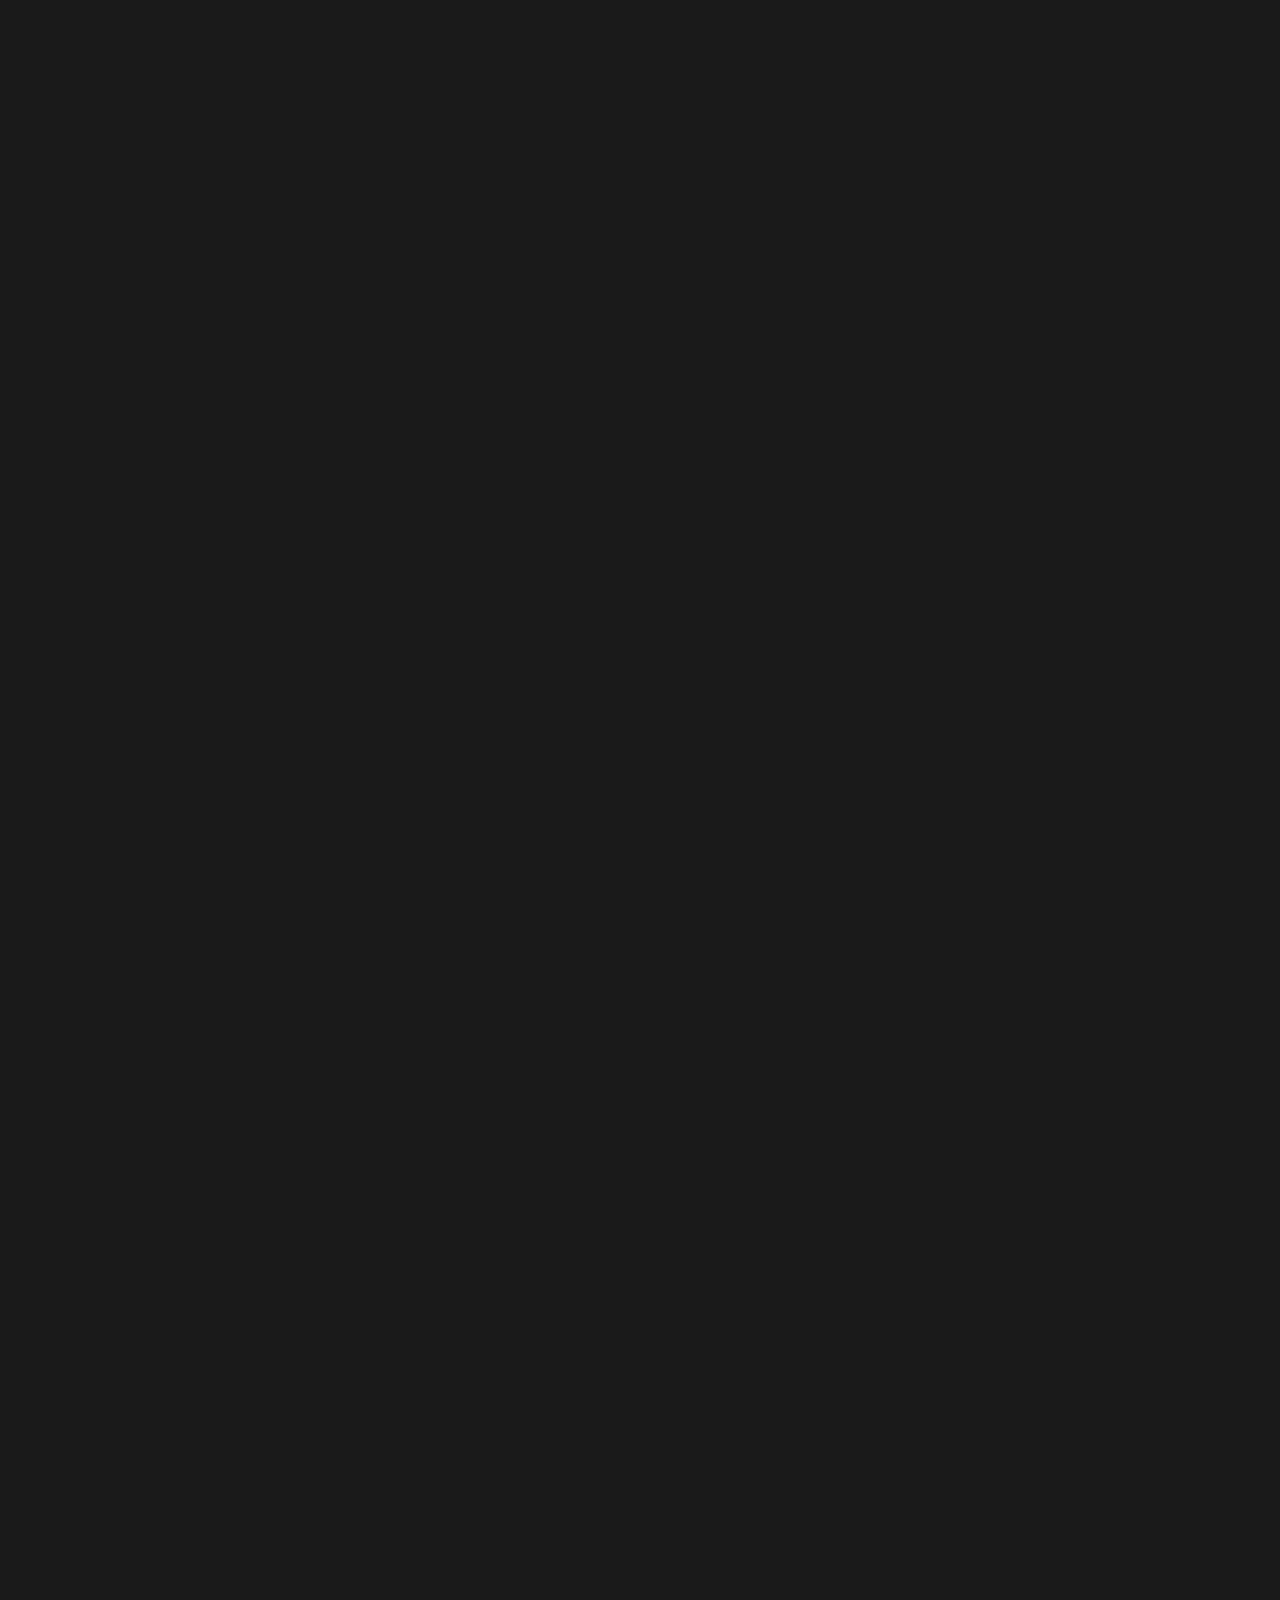
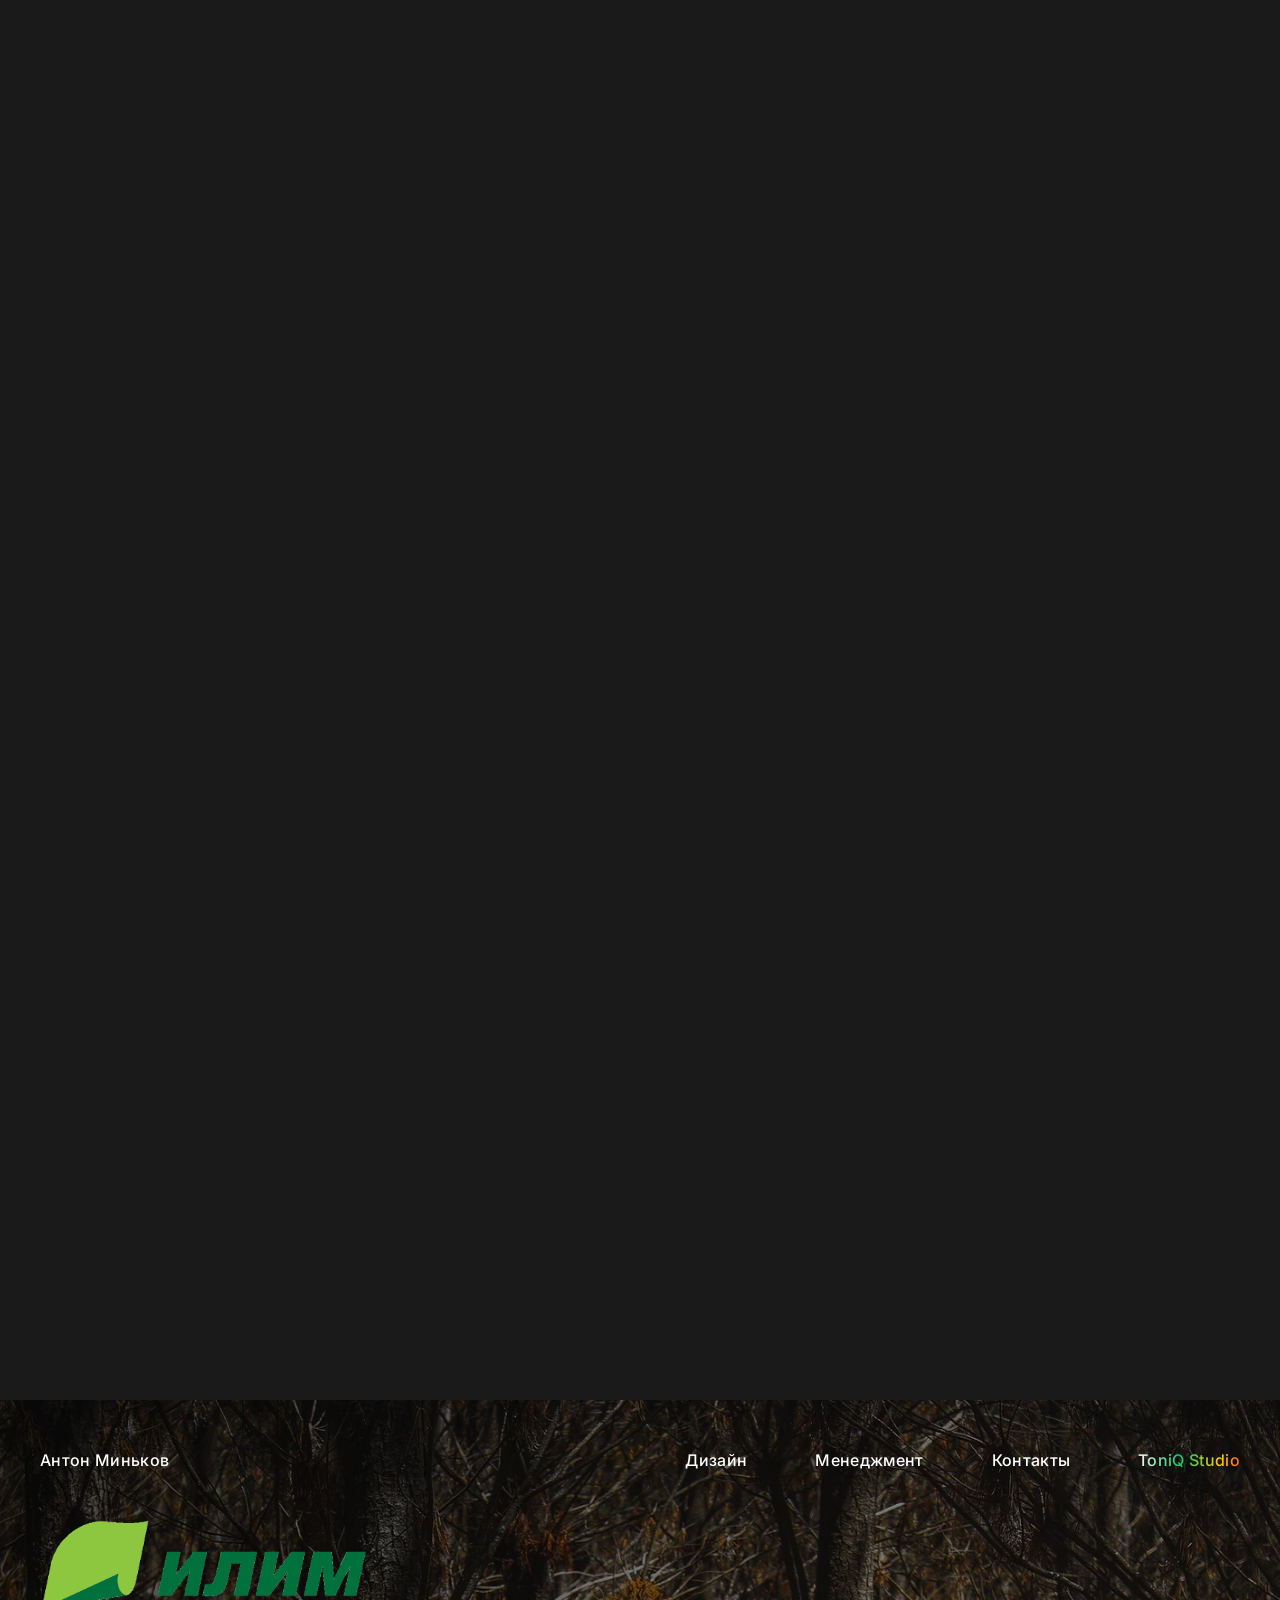
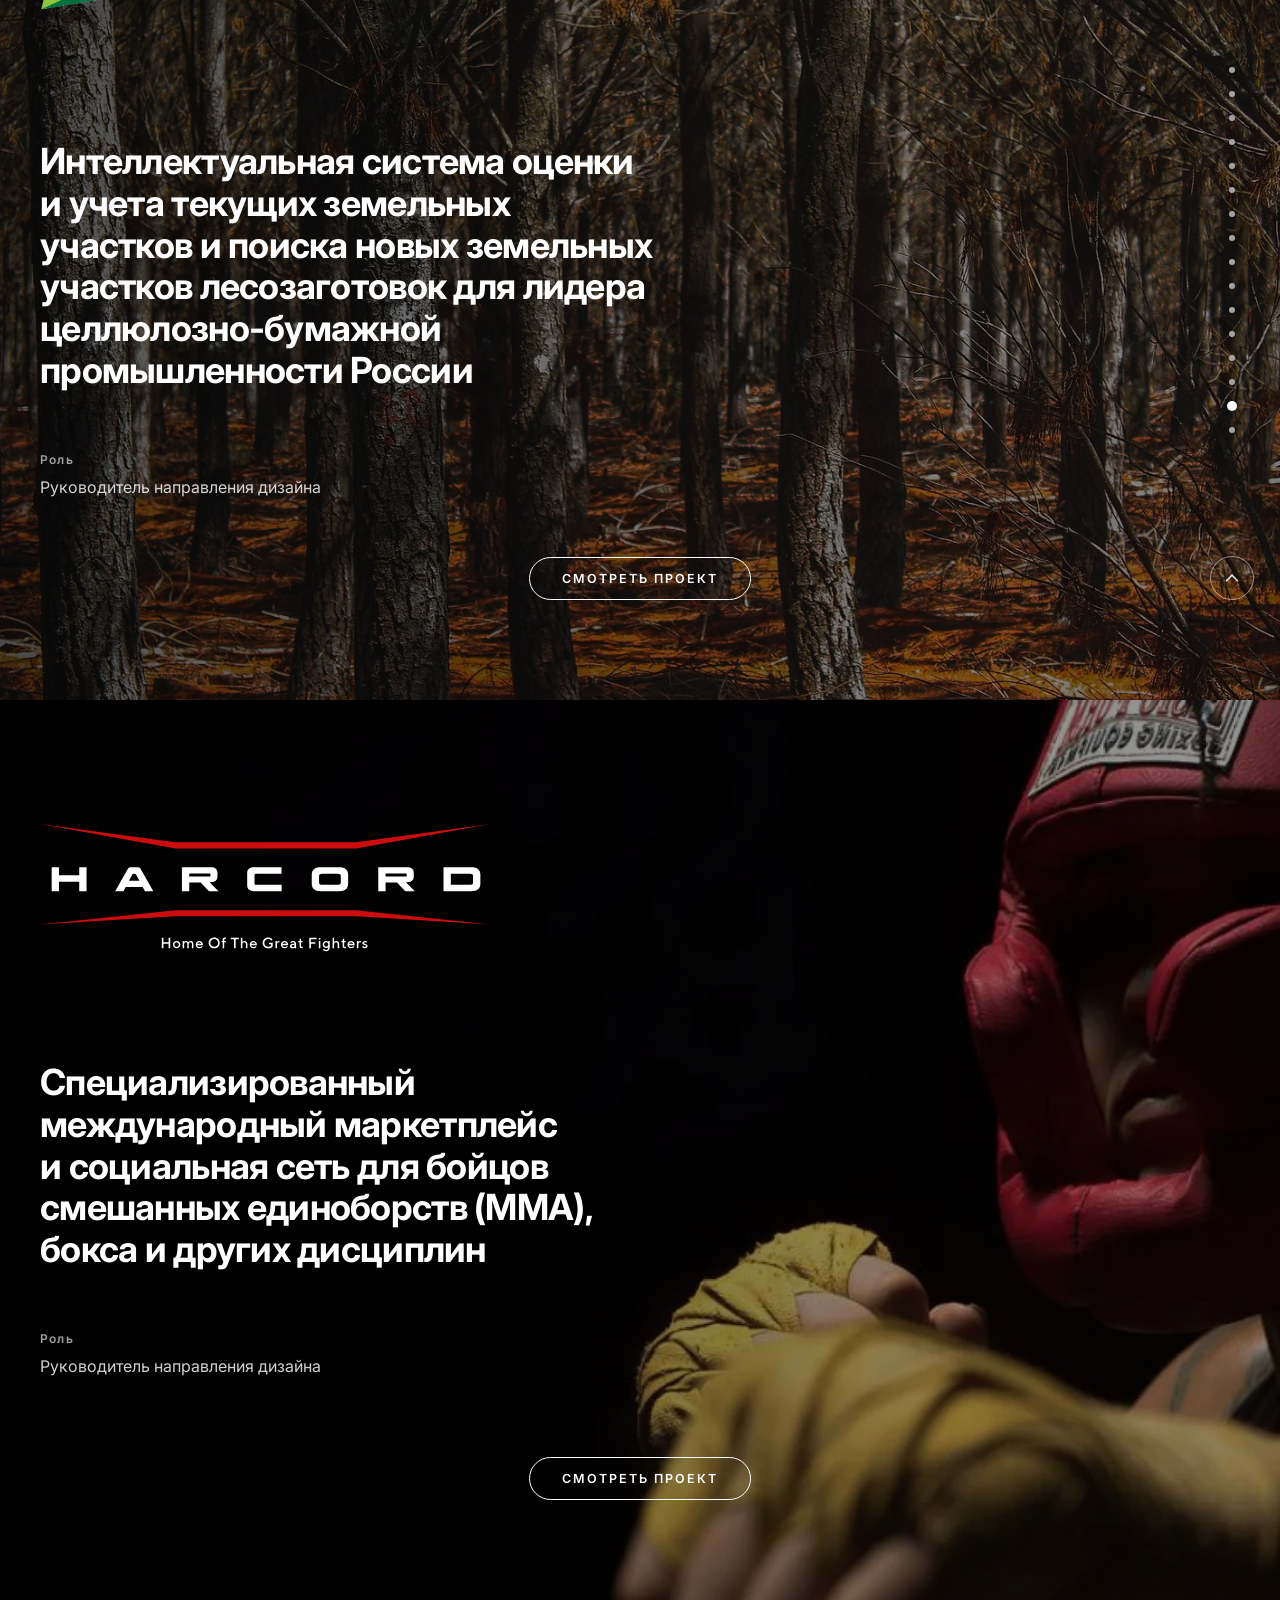
==== commit 3f6668ac: "Add project pages, new case assets and intro/particles scripts" ====
--- a/design.html
+++ b/design.html
@@ -1,26 +1,26 @@
 <!DOCTYPE html>
-<html lang="ru">
+<html lang="ru" class="work">
 <head>
 <meta charset="UTF-8">
-<meta name="viewport" content="width=device-width, initial-scale=1.0, maximum-scale=1.0">
-<title>Дизайн — Антон Миньков</title>
-<meta name="description" content="Избранные проекты: госсервисы, FinTech, e-commerce, дизайн-системы. 19+ лет опыта.">
+<meta name="viewport" content="width=device-width, initial-scale=1.0">
+<title>Проекты — Антон Миньков</title>
+<meta name="description" content="16 проектов: госсервисы, FinTech, e‑commerce, HR-tech, дизайн-системы.">
 <link rel="icon" href="data:image/svg+xml,%3Csvg xmlns='http://www.w3.org/2000/svg' viewBox='0 0 64 64'%3E%3Crect width='64' height='64' rx='14' fill='%237566F6'/%3E%3Ctext x='32' y='44' font-size='30' font-family='Arial' font-weight='700' fill='white' text-anchor='middle'%3EAM%3C/text%3E%3C/svg%3E">
 <link rel="preconnect" href="https://fonts.googleapis.com">
 <link rel="preconnect" href="https://fonts.gstatic.com" crossorigin>
 <link href="https://fonts.googleapis.com/css2?family=Inter:wght@400;500;600;700;800&display=swap" rel="stylesheet">
 <link rel="stylesheet" href="assets/css/style.css">
 </head>
-<body>
+<body class="work">
 
 <header class="navbar" id="navbar">
 	<nav class="nav">
 		<a class="logo" href="index.html">Антон Миньков</a>
 		<div class="menu">
-			<a class="active" href="design.html">Дизайн</a>
-			<a href="#">Управление</a>
-			<a href="#">Контакты</a>
-			<a href="#">ToniQ Studio</a>
+			<a href="design.html">Дизайн</a>
+			<a href="upravlenie.html">Менеджмент</a>
+			<a href="kontakty.html">Контакты</a>
+			<a class="toniq-link" href="toniq-studio.html"><span class="toniq-text">ToniQ Studio</span><span class="toniq-bubbles" aria-hidden="true"><i></i><i></i><i></i><i></i><i></i><i></i><i></i><i></i><i></i><i></i><i></i><i></i><i></i><i></i><i></i><i></i><i></i><i></i><i></i><i></i><i></i><i></i><i></i><i></i><i></i><i></i><i></i><i></i><i></i><i></i><i></i><i></i><i></i><i></i></span></a>
 		</div>
 	</nav>
 	<button class="hamburger" id="hamburger" aria-label="Меню"><span></span></button>
@@ -28,231 +28,248 @@
 
 <div class="overlay">
 	<a href="design.html">Дизайн</a>
-	<a href="#">Управление</a>
-	<a href="#">Контакты</a>
-	<a href="#">ToniQ Studio</a>
+	<a href="upravlenie.html">Менеджмент</a>
+	<a href="kontakty.html">Контакты</a>
+	<a href="toniq-studio.html">ToniQ Studio</a>
 </div>
 
-<main>
-	<section class="work-cover">
-		<div class="cover-bg" aria-hidden="true"></div>
-		<div class="cover-veil" aria-hidden="true"></div>
-
-		<div class="container work-cover-inner">
-			<div class="work-cover-left">
-				<p class="cover-mark">ГОСУСЛУГИ</p>
-
-				<p class="cover-label">Роль</p>
-				<p class="cover-value">Главный / ведущий продуктовый дизайнер</p>
-				<span class="cover-line" aria-hidden="true"></span>
-
-				<p class="cover-label">Компания</p>
-				<p class="cover-value">РТЛАБС</p>
-				<span class="cover-line" aria-hidden="true"></span>
-
-				<p class="cover-label">Продукт</p>
-				<p class="cover-value">Экосистема ЕПГУ и&nbsp;суперсервисы</p>
-				<span class="cover-line" aria-hidden="true"></span>
-
-				<p class="cover-label">Направление</p>
-				<p class="cover-value">Госуслуги</p>
-			</div>
-
-			<a class="cover-btn" href="#gosuslugi">Смотреть проект</a>
-
-			<a class="cover-more" href="#work" aria-label="К проектам">
-				<svg width="44" height="16" viewBox="0 0 53 20" fill="currentColor" aria-hidden="true"><polygon points="26.5,17.688 9.114,3.779 10.303,2.312 26.5,15.269 42.697,2.313 43.886,3.779"/></svg>
-			</a>
-		</div>
-	</section>
-
-	<div id="work">
-
-		<section class="section" id="gosuslugi">
-			<div class="container">
-				<div class="row">
-					<div class="col-text reveal">
-						<p class="proj-label">РТЛАБС · ГЛАВНЫЙ / ВЕДУЩИЙ ПРОДУКТОВЫЙ ДИЗАЙНЕР</p>
-						<h2 class="proj-title">Экосистема ЕПГУ и&nbsp;суперсервисы национального масштаба</h2>
-						<span class="tag" style="--c:#0F5BFF;--bg:#E8EEFF;">Госуслуги</span>
-						<p class="proj-desc">Руковожу проектированием экосистемы Госуслуг: UX/UI-архитектура, дизайн-стратегия и&nbsp;отказоустойчивые сценарии для&nbsp;миллионных пиковых нагрузок. Дистанционное электронное голосование, цифровая доступность по&nbsp;ГОСТ/WCAG и&nbsp;масштабирование единой дизайн-системы.</p>
-						<a class="proj-link" style="--hover:#0F5BFF;" href="#">СМОТРЕТЬ ПРОЕКТ ➞</a>
-					</div>
-					<div class="col-art reveal">
-						<div class="cover-art art-gosuslugi" style="--bg:linear-gradient(135deg,#0F5BFF 0%,#6FA0FF 100%);">
-							<div class="art-bg"></div>
-							<span class="gs-blob"></span>
-							<span class="gs-blob2"></span>
-							<span class="gs-blob3"></span>
-							<span class="gs-hex h1"></span>
-							<span class="gs-hex h2 f"></span>
-							<span class="gs-hex h3 dim"></span>
-							<span class="gs-hex h4"></span>
-							<span class="gs-hex h5"></span>
-							<span class="gs-hex h6 dim"></span>
-							<span class="gs-hex h7 f"></span>
-							<span class="gs-hex h8"></span>
-							<span class="gs-hex h9"></span>
-							<span class="gs-hex h10 dim"></span>
-							<span class="gs-hex h11"></span>
-							<span class="gs-hex h12 dim"></span>
-							<img class="gs-ui" src="assets/img/gosuslugi-ui.webp" alt="" aria-hidden="true" loading="lazy" decoding="async">
-							<span class="max-glow"></span>
-							<span class="max-shadow"></span>
-							<img class="max-robot" src="assets/img/max-greet.webp" alt="" aria-hidden="true" loading="lazy" decoding="async">
-							<span class="art-logo"><img src="assets/logos/gosuslugi.svg" alt="Госуслуги" loading="lazy" decoding="async"></span>
-						</div>
-					</div>
-				</div>
-			</div>
-		</section>
-
-		<section class="section" id="ecommpay">
-			<div class="container">
-				<div class="row flip">
-					<div class="col-text reveal">
-						<p class="proj-label">ECOMMPAY · КОНСУЛЬТАНТ ПО&nbsp;ДИЗАЙНУ</p>
-						<h2 class="proj-title">Криптоплатёжная система: процессинг криптовалют с&nbsp;нуля</h2>
-						<span class="tag" style="--c:#007737;--bg:#E2F6EA;">EcommPay</span>
-						<p class="proj-desc">Спроектировал UX/UI криптоплатёжной системы и&nbsp;внедрил процессинг криптовалют. Продукт позволил компании одной из&nbsp;первых выйти на&nbsp;новый рынок и&nbsp;увеличить оборот и&nbsp;прибыль.</p>
-						<a class="proj-link" style="--hover:#00B709;" href="#">СМОТРЕТЬ ПРОЕКТ ➞</a>
-					</div>
-					<div class="col-art reveal">
-						<div class="cover-art art-ecommpay" style="--bg:linear-gradient(135deg,#00A650 0%,#57E399 100%);">
-							<div class="art-bg"></div>
-							<span class="art-coin c1"></span>
-							<span class="art-coin c2"></span>
-							<div class="art-paycard">
-								<span class="art-chip"></span>
-								<span class="art-line dark"></span>
-								<span class="art-line dark short2"></span>
-							</div>
-							<span class="art-word">ECOMMPAY</span>
-						</div>
-					</div>
-				</div>
-			</div>
-		</section>
-
-		<section class="section" id="butik">
-			<div class="container">
-				<div class="row">
-					<div class="col-text reveal">
-						<p class="proj-label">BUTIK.RU · РУКОВОДИТЕЛЬ UX/UI-ДИЗАЙНА</p>
-						<h2 class="proj-title">Редизайн интернет-магазина, мобильные приложения и&nbsp;фиджитал-универмаг</h2>
-						<span class="tag" style="--c:#B8352F;--bg:#FBECEC;">Butik.ru</span>
-						<p class="proj-desc">Провёл аудит и&nbsp;редизайн веб-продукта, довёл до&nbsp;релиза два нативных приложения и&nbsp;разработал уникальную для&nbsp;рынка РФ концепцию цифрового оффлайн-универмага. Конверсия выросла с&nbsp;1.12% до&nbsp;2.36%, средний чек — на&nbsp;52%.</p>
-						<a class="proj-link" style="--hover:#ED6665;" href="#">СМОТРЕТЬ ПРОЕКТ ➞</a>
-					</div>
-					<div class="col-art reveal">
-						<div class="cover-art art-butik" style="--bg:linear-gradient(135deg,#212121 0%,#4F4F4F 100%);">
-							<div class="art-bg"></div>
-							<span class="butik-logo"><img src="assets/logos/butik.webp" alt="BUTIK" loading="lazy" decoding="async"></span>
-						</div>
-					</div>
-				</div>
-			</div>
-		</section>
-
-		<section class="section">
-			<div class="container">
-				<div class="row flip">
-					<div class="col-text reveal">
-						<p class="proj-label">TOBOX · ВЕДУЩИЙ UX/UI-ДИЗАЙНЕР</p>
-						<h2 class="proj-title">Дизайн-система и&nbsp;экосистема из&nbsp;8 продуктов</h2>
-						<span class="tag" style="--c:#6D3AA6;--bg:#F3ECFA;">ToBox</span>
-						<p class="proj-desc">С&nbsp;нуля спроектировал дизайн-систему и&nbsp;гайдлайны, руководил созданием экосистемы из&nbsp;8 продуктов для&nbsp;международного маркетплейса. Сократил время выхода на&nbsp;рынок на&nbsp;50%, конверсия до&nbsp;2.92%.</p>
-						<a class="proj-link" style="--hover:#8C51BF;" href="#">СМОТРЕТЬ ПРОЕКТ ➞</a>
-					</div>
-					<div class="col-art reveal">
-						<div class="cover-art art-tobox" style="--bg:linear-gradient(135deg,#8C51BF 0%,#C39CEB 100%);">
-							<div class="art-bg"></div>
-							<div class="art-grid">
-								<span></span><span></span><span></span><span></span>
-								<span></span><span></span><span></span><span></span>
-							</div>
-							<span class="art-spark"></span>
-							<span class="art-word">TOBOX</span>
-						</div>
-					</div>
-				</div>
-			</div>
-		</section>
-
-		<section class="section">
-			<div class="container">
-				<div class="row">
-					<div class="col-text reveal">
-						<p class="proj-label">EXPERTME · КОНСУЛЬТАНТ ПО&nbsp;ПРОДУКТОВОМУ ДИЗАЙНУ</p>
-						<h2 class="proj-title">Автоматизированная платформа подбора экспертов</h2>
-						<span class="tag" style="--c:#21727E;--bg:#E8F4F5;">ExpertMe</span>
-						<p class="proj-desc">Разработал концепцию автоматизированной платформы подбора персонала. Издержки на&nbsp;обработку заявок снизились на&nbsp;40%, подбор ускорился с&nbsp;3–5 дней до&nbsp;2–4 часов, база экспертов выросла в&nbsp;45 раз.</p>
-						<a class="proj-link" style="--hover:#2E9BA8;" href="#">СМОТРЕТЬ ПРОЕКТ ➞</a>
-					</div>
-					<div class="col-art reveal">
-						<div class="cover-art art-expertme" style="--bg:linear-gradient(135deg,#2E9BA8 0%,#A8DBE0 100%);">
-							<div class="art-bg"></div>
-							<div class="art-panel">
-								<div class="art-row"><i class="av"></i><span class="l1"></span><span class="l2"></span></div>
-								<div class="art-row"><i class="av"></i><span class="l1"></span><span class="l2"></span></div>
-								<div class="art-row"><i class="av"></i><span class="l1"></span><span class="l2"></span></div>
-							</div>
-							<span class="art-word">EXPERTME</span>
-						</div>
-					</div>
-				</div>
-			</div>
-		</section>
-
-		<section class="section last">
-			<div class="container">
-				<div class="row flip">
-					<div class="col-text reveal">
-						<p class="proj-label">РОСЭНЕРГОАТОМ · UX/UI-ДИЗАЙНЕР</p>
-						<h2 class="proj-title">Система контроля для&nbsp;Кризисного Центра</h2>
-						<span class="tag" style="--c:#952B70;--bg:#FBEAF3;">Росэнергоатом</span>
-						<p class="proj-desc">Разработал UX/UI и&nbsp;прототипы системы контроля для&nbsp;Кризисного Центра концерна. Автоматизация процессов снизила трудозатраты персонала на&nbsp;15%.</p>
-						<a class="proj-link" style="--hover:#DB7FA2;" href="#">СМОТРЕТЬ ПРОЕКТ ➞</a>
-					</div>
-					<div class="col-art reveal">
-						<div class="cover-art art-rosatom" style="--bg:linear-gradient(135deg,#C0398A 0%,#DB7FA2 100%);">
-							<div class="art-bg"></div>
-							<span class="art-radar"></span>
-							<span class="art-pulse"></span>
-							<span class="art-word">РОСЭНЕРГОАТОМ</span>
-						</div>
-					</div>
-				</div>
-			</div>
-		</section>
-
-	</div>
-
-	<footer class="footer" id="contact">
-		<p class="footer-big reveal">Спасибо, что заглянули — давайте пообщаемся! 👋</p>
-		<div class="footer-row">
-			<div class="reveal">
-				<p class="f-label">СВЯЗАТЬСЯ СО&nbsp;МНОЙ 💌</p>
-				<a class="f-email" href="mailto:minkov.work@gmail.com">minkov.work@gmail.com</a>
-				<a class="f-phone" href="tel:+79687084070">+7 (968) 708 40 70</a>
-			</div>
-			<div class="reveal">
-				<p class="f-label">ДАВАЙТЕ ЗНАКОМИТЬСЯ 🤝</p>
-				<p class="f-links">
-					<a href="https://www.linkedin.com/" target="_blank" rel="noopener">LinkedIn</a>
-					<span class="sep">|</span>
-					<a href="#">Резюме</a>
-					<span class="sep">|</span>
-					<a href="design.html">Проекты</a>
-				</p>
-			</div>
-			<div class="reveal">
-				<p class="f-copy">©2026 АНТОН МИНЬКОВ</p>
-				<p class="f-made">Сделано с&nbsp;💛 и&nbsp;🍵</p>
-			</div>
-		</div>
-	</footer>
+<main class="snap" id="snap">
+
+	<section class="panel" id="p01" style="--bg:linear-gradient(45deg,#3258DF 0%,#617FE6 100%)" aria-labelledby="t01">
+		<span class="panel-bg" aria-hidden="true"></span>
+		<div class="panel-inner">
+			<div class="panel-text">
+				<span class="panel-logo panel-logo--color"><img src="assets/logos/gosuslugi-white.svg" alt="Госуслуги" style="height:41.6px" loading="lazy" decoding="async"></span>
+				<h2 class="panel-title" id="t01">Единый портал государственных и&nbsp;муниципальных услуг, суперсервисы и&nbsp;дистанционное электронное голосование</h2>
+				<p class="panel-role-label">Роль</p>
+				<p class="panel-role">Ведущий продуктовый дизайнер</p>
+			</div>
+		</div>
+		<a class="panel-btn" href="#">Смотреть проект</a>
+	</section>
+
+	<section class="panel" id="p02" style="--bg:url('../img/bg/02.webp') center / cover no-repeat; --g1:#531bfc" aria-labelledby="t02">
+		<span class="panel-bg" aria-hidden="true"></span>
+		<div class="panel-inner">
+			<div class="panel-text">
+				<span class="panel-logo panel-logo--color"><img src="assets/logos/sfera-white.svg" alt="Сфера" style="height:154px" loading="lazy" decoding="async"></span>
+				<h2 class="panel-title" id="t02">Масштабная российская экосистема инструментов для&nbsp;управления и&nbsp;автоматизации полного цикла разработки программного обеспечения (ПО)</h2>
+				<p class="panel-role-label">Роль</p>
+				<p class="panel-role">Руководитель группы продуктового дизайна</p>
+			</div>
+		</div>
+		<a class="panel-btn" href="#">Смотреть проект</a>
+	</section>
+
+	<section class="panel" id="p03" style="--bg:#1a1a1a" aria-labelledby="t03">
+		<span class="panel-bg" aria-hidden="true"></span>
+		<div class="panel-inner">
+			<div class="panel-text">
+				<span class="panel-logo"><img src="assets/logos/butik.webp" alt="Butik" style="height:35px" loading="lazy" decoding="async"></span>
+				<h2 class="panel-title" id="t03">Фиджитал‑универмаг и&nbsp;экосистема цифровых продуктов</h2>
+				<p class="panel-role-label">Роль</p>
+				<p class="panel-role">Руководитель направления дизайна</p>
+			</div>
+		</div>
+		<a class="panel-btn" href="#">Смотреть проект</a>
+	</section>
+
+	<section class="panel" id="p04" style="--bg:linear-gradient(135deg,#3E34A8 0%,#0A0070 100%)" aria-labelledby="t04">
+		<span class="panel-bg" aria-hidden="true"></span>
+		<div class="panel-inner">
+			<div class="panel-text">
+				<span class="panel-logo panel-logo--color"><img src="assets/logos/expertme-wordmark-white.png" alt="ExpertMe" style="height:48px" loading="lazy" decoding="async"></span>
+				<h2 class="panel-title" id="t04">Уникальная цифровая B2B‑платформа и&nbsp;ИТ‑экосистема, созданная для&nbsp;эффективного управления персоналом, развития карьеры и&nbsp;привлечения внешних экспертов под&nbsp;конкретные проектные задачи бизнеса</h2>
+				<p class="panel-role-label">Роль</p>
+				<p class="panel-role">Руководитель группы продуктового дизайна</p>
+			</div>
+		</div>
+		<a class="panel-btn" href="#">Смотреть проект</a>
+	</section>
+
+	<section class="panel" id="p05" style="--bg:linear-gradient(135deg,#3E34A8 0%,#0A0070 100%)" aria-labelledby="t05">
+		<span class="panel-bg" aria-hidden="true"></span>
+		<div class="panel-inner">
+			<div class="panel-text">
+				<span class="panel-logo panel-logo--color"><img src="assets/logos/expertme-wordmark-white.png" alt="ExpertMe" style="height:48px" loading="lazy" decoding="async"></span>
+				<h2 class="panel-title" id="t05">Сайт, фирменный стиль, инфографика и&nbsp;иллюстрации для&nbsp;компании ExpertMe</h2>
+				<p class="panel-role-label">Роль</p>
+				<p class="panel-role">Руководитель группы продуктового дизайна</p>
+			</div>
+		</div>
+		<a class="panel-btn" href="#">Смотреть проект</a>
+	</section>
+
+	<section class="panel" id="p06" style="--bg:linear-gradient(135deg,#3E34A8 0%,#0A0070 100%)" aria-labelledby="t06">
+		<span class="panel-bg" aria-hidden="true"></span>
+		<div class="panel-inner">
+			<div class="panel-text">
+				<span class="panel-logo panel-logo--text" style="font-size:25px">E–Assessment</span>
+				<h2 class="panel-title" id="t06">Платформа для&nbsp;комплексного управления квалификацией персонала. Профессиональное решение по&nbsp;цифровизации процессов управления талантами в&nbsp;масштабе крупнейших организаций</h2>
+				<p class="panel-role-label">Роль</p>
+				<p class="panel-role">Руководитель группы продуктового дизайна</p>
+			</div>
+		</div>
+		<a class="panel-btn" href="#">Смотреть проект</a>
+	</section>
+
+	<section class="panel" id="p07" style="--bg:linear-gradient(rgba(0,0,0,.62),rgba(0,0,0,.62)), url('../img/bg/07.webp') center / cover no-repeat; --g1:#b2b1a5" aria-labelledby="t07">
+		<span class="panel-bg" aria-hidden="true"></span>
+		<div class="panel-inner">
+			<div class="panel-text">
+				<span class="panel-logo"><img src="assets/logos/rosatom.svg" alt="Росэнергоатом" style="height:96px" loading="lazy" decoding="async"></span>
+				<h2 class="panel-title" id="t07">Видеостена системы объективного контроля процессов и&nbsp;мониторинга параметров для&nbsp;Центрального диспетчерского щита в&nbsp;кризисном центре</h2>
+				<p class="panel-role-label">Роль</p>
+				<p class="panel-role">Ведущий продуктовый дизайнер</p>
+			</div>
+		</div>
+		<a class="panel-btn" href="#">Смотреть проект</a>
+	</section>
+
+	<section class="panel panel--light" id="p08" style="--bg:#F0F5F9" aria-labelledby="t08">
+		<span class="panel-bg" aria-hidden="true"></span>
+		<div class="panel-inner">
+			<div class="panel-text">
+				<span class="panel-logo panel-logo--pair">
+					<img src="assets/logos/myexport-logo-color.png" alt="Госуслуги ВЭД" style="width:50%;height:auto" loading="lazy" decoding="async">
+					<img src="assets/logos/myexport-new.svg" alt="Мой Экспорт" style="height:67.2px;transform:translateY(-4px)" loading="lazy" decoding="async">
+				</span>
+				<h2 class="panel-title" id="t08">Государственная цифровая платформа Мой Экспорт «Одно окно», созданная для&nbsp;предоставления российским компаниям онлайн‑доступа к&nbsp;государственным и&nbsp;бизнес‑услугам для&nbsp;поддержки и&nbsp;развития продаж за&nbsp;рубеж</h2>
+				<p class="panel-role-label">Роль</p>
+				<p class="panel-role">Руководитель группы продуктового дизайна</p>
+			</div>
+		</div>
+		<a class="panel-btn" href="#">Смотреть проект</a>
+	</section>
+
+	<section class="panel" id="p09" style="--bg:linear-gradient(rgba(0,0,0,.42),rgba(0,0,0,.42)), url('../img/bg/08.webp') center / cover no-repeat" aria-labelledby="t09">
+		<span class="panel-bg" aria-hidden="true"></span>
+		<div class="panel-inner">
+			<div class="panel-text">
+				<span class="panel-logo"><img src="assets/logos/corespirit.svg" alt="CoreSpirit" style="height:64px" loading="lazy" decoding="async"></span>
+				<h2 class="panel-title" id="t09">Международная онлайн‑платформа и&nbsp;бизнес‑экосистема, объединяющая специалистов традиционной медицины, альтернативных практик и&nbsp;личностного роста с&nbsp;клиентами по&nbsp;всему миру</h2>
+				<p class="panel-role-label">Роль</p>
+				<p class="panel-role">Руководитель направления дизайна</p>
+			</div>
+		</div>
+		<a class="panel-btn" href="#">Смотреть проект</a>
+	</section>
+
+	<section class="panel panel--light" id="p10" style="--bg:linear-gradient(135deg,#FFFFFF 0%,#C6C9CC 100%)" aria-labelledby="t10">
+		<span class="panel-bg" aria-hidden="true"></span>
+		<div class="panel-inner">
+			<div class="panel-text">
+				<span class="panel-logo"><img src="assets/logos/binarymanagement.svg" alt="Binary Management" style="height:134.4px" loading="lazy" decoding="async"></span>
+				<h2 class="panel-title" id="t10">Специализированная облачная платформа и&nbsp;ИТ‑решение для&nbsp;управления проектами в&nbsp;сфере архитектуры и&nbsp;дизайна интерьеров</h2>
+				<p class="panel-role-label">Роль</p>
+				<p class="panel-role">Руководитель направления дизайна</p>
+			</div>
+		</div>
+		<a class="panel-btn" href="#">Смотреть проект</a>
+	</section>
+
+	<section class="panel" id="p11" style="--bg:#3e0066 url('../img/ecommpay-bg.svg') center / contain no-repeat; --g1:#3e0066" aria-labelledby="t11">
+		<span class="panel-bg" aria-hidden="true"></span>
+		<div class="panel-inner">
+			<div class="panel-text">
+				<span class="panel-logo"><img src="assets/logos/ecommpay.svg" alt="EcommPay" style="height:42.56px" loading="lazy" decoding="async"></span>
+				<h2 class="panel-title" id="t11">Комплексные решения для&nbsp;приема онлайн‑платежей и&nbsp;осуществления выплат по&nbsp;всему миру</h2>
+				<p class="panel-role-label">Роль</p>
+				<p class="panel-role">Руководитель направления дизайна</p>
+			</div>
+		</div>
+		<a class="panel-btn" href="#">Смотреть проект</a>
+	</section>
+
+	<section class="panel panel--light" id="p12" style="--bg:url('../img/bg/11.webp') right top / calc(100% + 44px) auto no-repeat; --g1:#e8edf1" aria-labelledby="t12">
+		<span class="panel-bg" aria-hidden="true"></span>
+		<div class="panel-inner">
+			<div class="panel-text">
+				<span class="panel-logo"><img src="assets/logos/st-dark.svg" alt="СкиллсТек" style="height:48px" loading="lazy" decoding="async"></span>
+				<h2 class="panel-title" id="t12">Цифровые продукты для&nbsp;ИТ‑платформы для&nbsp;управления персоналом</h2>
+				<p class="panel-role-label">Роль</p>
+				<p class="panel-role">Руководитель направления дизайна</p>
+			</div>
+		</div>
+		<a class="panel-btn" href="#">Смотреть проект</a>
+	</section>
+
+	<section class="panel" id="p13" style="--bg:linear-gradient(rgba(0,0,0,.42),rgba(0,0,0,.42)), url('../img/bg/12.webp') center / cover no-repeat" aria-labelledby="t13">
+		<span class="panel-bg" aria-hidden="true"></span>
+		<div class="panel-inner">
+			<div class="panel-text">
+				<span class="panel-logo panel-logo--color"><img src="assets/logos/getmark.svg" alt="Get Mark" style="height:64px" loading="lazy" decoding="async"></span>
+				<h2 class="panel-title" id="t13">Цифровые продукты для&nbsp;российской B2B‑платформы и&nbsp;облачного SaaS‑сервиса, созданного для&nbsp;автоматизации процессов обязательной маркировки товаров и&nbsp;их складского учета</h2>
+				<p class="panel-role-label">Роль</p>
+				<p class="panel-role">Руководитель направления дизайна</p>
+			</div>
+		</div>
+		<a class="panel-btn" href="#">Смотреть проект</a>
+	</section>
+
+	<section class="panel" id="p14" style="--bg:linear-gradient(rgba(0,0,0,.42),rgba(0,0,0,.42)), url('../img/bg/14.webp') calc(100% + 164px) center / cover no-repeat" aria-labelledby="t14">
+		<span class="panel-bg" aria-hidden="true"></span>
+		<div class="panel-inner">
+			<div class="panel-text">
+				<span class="panel-logo panel-logo--color"><img src="assets/logos/tobox.svg" alt="ToBox" style="height:128px" loading="lazy" decoding="async"></span>
+				<h2 class="panel-title" id="t14">Экосистема цифровых продуктов Международной e‑commerce компании с&nbsp;китайским капиталом, универсальный маркетплейс и&nbsp;торговая онлайн‑площадка</h2>
+				<p class="panel-role-label">Роль</p>
+				<p class="panel-role">Руководитель направления дизайна</p>
+			</div>
+		</div>
+		<a class="panel-btn" href="#">Смотреть проект</a>
+	</section>
+
+	<section class="panel" id="p15" style="--bg:linear-gradient(rgba(0,0,0,.42),rgba(0,0,0,.42)), url('../img/bg/ilim.webp') center / cover no-repeat" aria-labelledby="t15">
+		<span class="panel-bg" aria-hidden="true"></span>
+		<div class="panel-inner">
+			<div class="panel-text">
+				<span class="panel-logo panel-logo--color"><img src="assets/logos/ilim-clean.png" alt="Илим" style="height:128px" loading="lazy" decoding="async"></span>
+				<h2 class="panel-title" id="t15">Интеллектуальная система оценки и&nbsp;учета текущих земельных участков и&nbsp;поиска новых земельных участков лесозаготовок для&nbsp;лидера целлюлозно‑бумажной промышленности России</h2>
+				<p class="panel-role-label">Роль</p>
+				<p class="panel-role">Руководитель направления дизайна</p>
+			</div>
+		</div>
+		<a class="panel-btn" href="#">Смотреть проект</a>
+	</section>
+
+	<section class="panel" id="p16" style="--bg:linear-gradient(rgba(0,0,0,.42),rgba(0,0,0,.42)), url('../img/bg/13.webp') center / cover no-repeat" aria-labelledby="t16">
+		<span class="panel-bg" aria-hidden="true"></span>
+		<div class="panel-inner">
+			<div class="panel-text">
+				<span class="panel-logo panel-logo--color"><img src="assets/logos/harcord.svg" alt="Hardcord" style="height:128px" loading="lazy" decoding="async"></span>
+				<h2 class="panel-title" id="t16">Специализированный международный маркетплейс и&nbsp;социальная сеть для&nbsp;бойцов смешанных единоборств (ММА), бокса и&nbsp;других дисциплин</h2>
+				<p class="panel-role-label">Роль</p>
+				<p class="panel-role">Руководитель направления дизайна</p>
+			</div>
+		</div>
+		<a class="panel-btn" href="#">Смотреть проект</a>
+	</section>
+
 </main>
+
+<nav class="dots" id="dots" aria-label="Навигация по проектам">
+	<a class="dot" href="#p01" aria-label="Госуслуги"></a>
+	<a class="dot" href="#p02" aria-label="Сфера"></a>
+	<a class="dot" href="#p03" aria-label="Butik"></a>
+	<a class="dot" href="#p04" aria-label="ExpertMe — платформа"></a>
+	<a class="dot" href="#p05" aria-label="ExpertMe — сайт"></a>
+	<a class="dot" href="#p06" aria-label="E–Assessment"></a>
+	<a class="dot" href="#p07" aria-label="Росэнергоатом"></a>
+	<a class="dot" href="#p08" aria-label="Мой Экспорт"></a>
+	<a class="dot" href="#p09" aria-label="CoreSpirit"></a>
+	<a class="dot" href="#p10" aria-label="Binary Management"></a>
+	<a class="dot" href="#p11" aria-label="EcommPay"></a>
+	<a class="dot" href="#p12" aria-label="СкиллсТек"></a>
+	<a class="dot" href="#p13" aria-label="Get Mark"></a>
+	<a class="dot" href="#p14" aria-label="ToBox"></a>
+	<a class="dot" href="#p15" aria-label="Илим"></a>
+	<a class="dot" href="#p16" aria-label="Hardcord"></a>
+</nav>
+
+<button class="to-top" id="toTop" type="button" aria-label="Наверх">
+	<svg viewBox="0 0 24 24" width="22" height="22" aria-hidden="true"><path fill="none" stroke="currentColor" stroke-width="1.8" stroke-linecap="round" d="M6 15l6-6 6 6"/></svg>
+</button>
 
 <script src="assets/js/main.js"></script>
 </body>
--- a/assets/css/style.css
+++ b/assets/css/style.css
@@ -105,6 +105,136 @@
 .navbar.scrolled .menu a:hover { color: var(--ink); opacity: .75; }
 .navbar .menu a.active { color: #ffffff; }
 .navbar.scrolled .menu a.active { color: var(--ink); }
+
+/* Design page: flip the fixed navbar copy to dark while a light panel is behind it */
+.navbar.navbar--on-light .logo,
+.navbar.navbar--on-light .menu a { color: var(--ink); }
+.navbar.navbar--on-light .menu a:hover { color: var(--ink); opacity: .7; }
+.navbar.navbar--on-light .menu a.active { color: var(--ink); }
+
+/* ToniQ Studio: flowing gradient wordmark with rising air bubbles */
+.navbar .menu a.toniq-link {
+  position: relative;
+  display: inline-block;
+}
+
+.navbar .menu a.toniq-link:hover { opacity: 1; }
+
+/* palette lifted from the home-page aurora animation (blue → purple → red →
+   yellow → green, looping back to blue) */
+.toniq-text {
+  display: inline-block;
+  background-image: linear-gradient(270deg,
+    #FFFFFF 0%, #D9D9D9 20%, #FF0033 40%, #FFCC00 60%, #00CC66 80%, #FFFFFF 100%);
+  background-size: 200% 100%;
+  background-repeat: repeat;
+  -webkit-background-clip: text;
+  background-clip: text;
+  color: transparent;
+  -webkit-text-fill-color: transparent;
+  animation: toniqFlow 4s linear infinite;
+}
+
+/* darker take on the same palette so it stays readable on the white navbar */
+.navbar.scrolled .toniq-text {
+  background-image: linear-gradient(270deg,
+    #6E6E6E 0%, #757575 20%, #C40026 40%, #8A6D00 60%, #007A3D 80%, #6E6E6E 100%);
+}
+
+@keyframes toniqFlow {
+  from { background-position: 200% 50%; }
+  to   { background-position: 0% 50%; }
+}
+
+.toniq-bubbles {
+  position: absolute;
+  left: 0;
+  right: 0;
+  bottom: 100%;
+  height: 0;
+  pointer-events: none;
+}
+
+/* bubble tints come from the same palette as the wordmark gradient */
+.toniq-bubbles {
+  --c1: #0055FF;
+  --c2: #D9D9D9;
+  --c3: #FF0033;
+  --c4: #FFCC00;
+  --c5: #00CC66;
+}
+
+.navbar.scrolled .toniq-bubbles {
+  --c1: #003BB3;
+  --c2: #6E6E6E;
+  --c3: #C40026;
+  --c4: #8A6D00;
+  --c5: #007A3D;
+}
+
+.toniq-bubbles i {
+  position: absolute;
+  bottom: var(--b, 0px);
+  border-radius: 50%;
+  background: radial-gradient(circle at 32% 28%, #ffffff 0%, var(--c, #0055FF) 58%, transparent 100%);
+  opacity: 0;
+  animation: toniqBubble var(--t, 3s) ease-in-out var(--d, 0s) infinite;
+}
+
+.toniq-bubbles i:nth-child(5n+1) { --c: var(--c1); }
+.toniq-bubbles i:nth-child(5n+2) { --c: var(--c2); }
+.toniq-bubbles i:nth-child(5n+3) { --c: var(--c3); }
+.toniq-bubbles i:nth-child(5n+4) { --c: var(--c4); }
+.toniq-bubbles i:nth-child(5n+5) { --c: var(--c5); }
+
+/* dense near the text, sparser higher up; each bubble drifts at most 8px */
+.toniq-bubbles i:nth-child(1)  { left: 4%;  width: 3px; height: 3px; --b: 1px;  --r: 7px; --x: 1px;  --t: 2.6s; --d: 0s; }
+.toniq-bubbles i:nth-child(2)  { left: 12%; width: 4px; height: 4px; --b: 3px;  --r: 8px; --x: -1px; --t: 3.1s; --d: .35s; }
+.toniq-bubbles i:nth-child(3)  { left: 20%; width: 2px; height: 2px; --b: 0px;  --r: 6px; --x: 1px;  --t: 2.4s; --d: .8s; }
+.toniq-bubbles i:nth-child(4)  { left: 30%; width: 3px; height: 3px; --b: 5px;  --r: 7px; --x: -1px; --t: 2.9s; --d: .2s; }
+.toniq-bubbles i:nth-child(5)  { left: 40%; width: 4px; height: 4px; --b: 2px;  --r: 8px; --x: 1px;  --t: 3.3s; --d: 1.1s; }
+.toniq-bubbles i:nth-child(6)  { left: 52%; width: 3px; height: 3px; --b: 4px;  --r: 6px; --x: -1px; --t: 2.5s; --d: .55s; }
+.toniq-bubbles i:nth-child(7)  { left: 62%; width: 2px; height: 2px; --b: 1px;  --r: 7px; --x: 1px;  --t: 3.0s; --d: 1.4s; }
+.toniq-bubbles i:nth-child(8)  { left: 72%; width: 4px; height: 4px; --b: 3px;  --r: 8px; --x: -1px; --t: 2.7s; --d: .7s; }
+.toniq-bubbles i:nth-child(9)  { left: 82%; width: 3px; height: 3px; --b: 0px;  --r: 6px; --x: 1px;  --t: 3.2s; --d: 1.7s; }
+.toniq-bubbles i:nth-child(10) { left: 92%; width: 3px; height: 3px; --b: 5px;  --r: 7px; --x: -1px; --t: 2.8s; --d: .95s; }
+.toniq-bubbles i:nth-child(11) { left: 16%; width: 3px; height: 3px; --b: 11px; --r: 8px; --x: 1px;  --t: 3.4s; --d: 1.2s; }
+.toniq-bubbles i:nth-child(12) { left: 66%; width: 2px; height: 2px; --b: 12px; --r: 8px; --x: -1px; --t: 3.1s; --d: .45s; }
+.toniq-bubbles i:nth-child(13) { left: 44%; width: 2px; height: 2px; --b: 21px; --r: 7px; --x: 1px;  --t: 3.5s; --d: 2.6s; }
+/* extra bubbles hugging the text */
+.toniq-bubbles i:nth-child(14) { left: 2%;  width: 2px; height: 2px; --b: 2px; --r: 7px; --x: 1px;  --t: 2.7s; --d: .3s; }
+.toniq-bubbles i:nth-child(15) { left: 8%;  width: 3px; height: 3px; --b: 5px; --r: 6px; --x: -1px; --t: 3.0s; --d: .9s; }
+.toniq-bubbles i:nth-child(16) { left: 16%; width: 2px; height: 2px; --b: 1px; --r: 8px; --x: 1px;  --t: 2.5s; --d: 1.5s; }
+.toniq-bubbles i:nth-child(17) { left: 24%; width: 4px; height: 4px; --b: 4px; --r: 7px; --x: -1px; --t: 3.2s; --d: .5s; }
+.toniq-bubbles i:nth-child(18) { left: 28%; width: 2px; height: 2px; --b: 0px; --r: 6px; --x: 1px;  --t: 2.8s; --d: 2.0s; }
+.toniq-bubbles i:nth-child(19) { left: 34%; width: 3px; height: 3px; --b: 3px; --r: 8px; --x: -1px; --t: 2.6s; --d: 1.1s; }
+.toniq-bubbles i:nth-child(20) { left: 38%; width: 2px; height: 2px; --b: 6px; --r: 6px; --x: 1px;  --t: 3.4s; --d: .7s; }
+.toniq-bubbles i:nth-child(21) { left: 44%; width: 3px; height: 3px; --b: 2px; --r: 7px; --x: -1px; --t: 2.9s; --d: 1.8s; }
+.toniq-bubbles i:nth-child(22) { left: 48%; width: 2px; height: 2px; --b: 5px; --r: 8px; --x: 1px;  --t: 3.1s; --d: .4s; }
+.toniq-bubbles i:nth-child(23) { left: 56%; width: 3px; height: 3px; --b: 1px; --r: 7px; --x: -1px; --t: 2.5s; --d: 2.3s; }
+.toniq-bubbles i:nth-child(24) { left: 58%; width: 2px; height: 2px; --b: 4px; --r: 6px; --x: 1px;  --t: 3.3s; --d: 1.3s; }
+.toniq-bubbles i:nth-child(25) { left: 64%; width: 4px; height: 4px; --b: 0px; --r: 8px; --x: -1px; --t: 2.7s; --d: .6s; }
+.toniq-bubbles i:nth-child(26) { left: 68%; width: 2px; height: 2px; --b: 3px; --r: 7px; --x: 1px;  --t: 3.0s; --d: 1.9s; }
+.toniq-bubbles i:nth-child(27) { left: 76%; width: 3px; height: 3px; --b: 5px; --r: 6px; --x: -1px; --t: 2.6s; --d: 1.0s; }
+.toniq-bubbles i:nth-child(28) { left: 80%; width: 2px; height: 2px; --b: 2px; --r: 8px; --x: 1px;  --t: 3.2s; --d: 2.4s; }
+.toniq-bubbles i:nth-child(29) { left: 86%; width: 3px; height: 3px; --b: 4px; --r: 7px; --x: -1px; --t: 2.8s; --d: .35s; }
+.toniq-bubbles i:nth-child(30) { left: 90%; width: 2px; height: 2px; --b: 1px; --r: 6px; --x: 1px;  --t: 3.4s; --d: 1.6s; }
+.toniq-bubbles i:nth-child(31) { left: 94%; width: 3px; height: 3px; --b: 3px; --r: 8px; --x: -1px; --t: 2.5s; --d: 2.1s; }
+.toniq-bubbles i:nth-child(32) { left: 98%; width: 2px; height: 2px; --b: 0px; --r: 7px; --x: 1px;  --t: 2.9s; --d: .8s; }
+.toniq-bubbles i:nth-child(33) { left: 6%;  width: 3px; height: 3px; --b: 6px; --r: 6px; --x: -1px; --t: 3.1s; --d: 1.4s; }
+.toniq-bubbles i:nth-child(34) { left: 50%; width: 2px; height: 2px; --b: 6px; --r: 7px; --x: 1px;  --t: 2.7s; --d: 2.2s; }
+
+@keyframes toniqBubble {
+  0%   { opacity: 0;   transform: translate(0, 0) scale(.55); }
+  30%  { opacity: .85; }
+  70%  { opacity: .5;  transform: translate(var(--x, 1px), calc(-1 * var(--r, 7px))) scale(.95); }
+  100% { opacity: 0;   transform: translate(0, calc(-1 * var(--r, 7px))) scale(1); }
+}
+
+@media (prefers-reduced-motion: reduce) {
+  .toniq-text { animation: none; }
+  .toniq-bubbles { display: none; }
+}
 
 body.menu-open .navbar { z-index: 70; }
 body.menu-open .logo { color: var(--ink); }
@@ -595,6 +725,7 @@
 
 @media (min-width: 768px) {
   .ex-title span { display: block; }
+  .ex-title .ex-title-line1 { white-space: nowrap; }
 }
 
 /* ---------------- Skills bento ---------------- */
@@ -669,7 +800,7 @@
   margin-top: calc(var(--vl-gap) / 2);
 }
 
-.pcards .stats { margin-top: 96px; }
+.pcards .stats { margin-top: 160px; }
 
 .stats-row {
   display: grid;
@@ -1068,17 +1199,254 @@
 .pcards .ex-title { margin-bottom: 44px; }
 
 .pcards-grid {
-  display: grid;
-  grid-template-columns: repeat(2, 1fr);
-  gap: 20px;
-  align-items: start;
-}
-
-.pcards-col {
   display: flex;
   flex-direction: column;
   gap: 20px;
-  min-width: 0;
+}
+
+/* Wide (full-width) project cards: two equal columns so the text/media
+   divider sits on the same vertical line in every wide card */
+.pcard--wide .pcard-link {
+  display: grid;
+  align-items: start;
+  grid-template-columns: repeat(2, minmax(0, 1fr));
+  column-gap: 100px;
+  row-gap: clamp(14px, 1.8vw, 26px);
+}
+
+.pcard--wide .pcard-title { margin-top: 0; }
+.pcard--wide .pcard-desc { margin-top: 0; max-width: 46ch; }
+.pcard--wide .pcard-media { margin-top: 0; padding-top: 0; }
+
+/* Uniform 52px top inset for these cards */
+.pcard--gosuslugi .pcard-link,
+.pcard--sfera .pcard-link,
+.pcard--butik .pcard-link,
+.pcard--em .pcard-link { padding-top: 52px; }
+
+.pcard-domain {
+  align-self: end;
+  font-size: 16px;
+  font-weight: 700;
+  letter-spacing: -.01em;
+  color: var(--ink);
+}
+
+.pcard-domain--center { align-self: center; }
+
+/* External-link domain (opens the live site): the hero's up-right arrow,
+   revealed on hover */
+.pcard-domain--ext {
+  position: relative;
+  z-index: 2;
+  display: inline-flex;
+  align-items: center;
+  justify-self: start;
+  color: #999999;
+  transition: opacity .25s ease;
+}
+
+.pcard-domain--ext::after {
+  content: "";
+  position: absolute;
+  left: 100%;
+  top: 50%;
+  margin-left: 5px;
+  font-size: 14px;   /* same base as the hero arrows, so .75em matches exactly */
+  width: .75em;
+  height: .75em;
+  background: currentColor;
+  -webkit-mask: url("data:image/svg+xml,%3Csvg%20xmlns='http://www.w3.org/2000/svg'%20viewBox='0%200%2024%2024'%20fill='none'%20stroke='black'%20stroke-width='2.4'%20stroke-linecap='round'%20stroke-linejoin='round'%3E%3Cpath%20d='M3%2021%2021%203M8%203h13v13'/%3E%3C/svg%3E") center / contain no-repeat;
+  mask: url("data:image/svg+xml,%3Csvg%20xmlns='http://www.w3.org/2000/svg'%20viewBox='0%200%2024%2024'%20fill='none'%20stroke='black'%20stroke-width='2.4'%20stroke-linecap='round'%20stroke-linejoin='round'%3E%3Cpath%20d='M3%2021%2021%203M8%203h13v13'/%3E%3C/svg%3E") center / contain no-repeat;
+  opacity: 0;
+  transform: translate(-4px, -50%);
+  transition: opacity .25s ease, transform .3s cubic-bezier(.22, 1, .36, 1);
+}
+
+.pcard-domain--ext:hover { opacity: .7; color: #999999; }
+.pcard-domain--ext:hover::after { opacity: 1; transform: translate(1px, -50%); }
+
+/* Invisible stretched link keeps the whole card clickable */
+.pcard-stretch {
+  position: absolute;
+  inset: 0;
+  z-index: 1;
+  border-radius: inherit;
+}
+
+.pcard-stretch:focus-visible {
+  outline: 2px solid var(--ink);
+  outline-offset: -4px;
+}
+
+/* Госуслуги: logo + title span the card, text left / media right */
+.pcard--gosuslugi .pcard-link {
+  grid-template-areas:
+    "logo   logo"
+    "title  title"
+    "desc   media"
+    "domain media";
+}
+
+.pcard--gosuslugi .pcard-logo { grid-area: logo; }
+.pcard--gosuslugi .pcard-title { grid-area: title; max-width: none; }
+.pcard--gosuslugi .pcard-desc { grid-area: desc; }
+.pcard--gosuslugi .pcard-media { grid-area: media; }
+.pcard--gosuslugi .pcard-domain { grid-area: domain; }
+
+/* Extra 22px between the title and the copy/animation row; the row below is
+   pushed down, so the card grows by the same amount. */
+.pcard--gosuslugi .pcard-title { margin-bottom: 22px; }
+
+.pcard--gosuslugi .pcard-domain--ext,
+.pcard--gosuslugi .pcard-domain--ext:hover,
+.pcard--sfera .pcard-domain--ext,
+.pcard--sfera .pcard-domain--ext:hover,
+.pcard--em .pcard-domain--ext,
+.pcard--em .pcard-domain--ext:hover { color: #0D4CD3; font-weight: 400; }
+
+/* Сфера: title spans the card in two lines; the logo sits top-right in the same
+   row, so the elements below keep their position */
+.pcard--sfera .pcard-link {
+  grid-template-areas:
+    "title  title"
+    "media  desc"
+    "media  domain";
+}
+
+.pcard--sfera .pcard-title {
+  grid-column: 1 / -1;
+  grid-row: 1;
+  max-width: none;
+}
+
+.pcard--sfera .pcard-logo {
+  grid-column: 2;
+  grid-row: 1;
+  justify-self: end;
+  align-self: start;
+  z-index: 1;
+}
+
+.pcard--sfera .pcard-media { grid-area: media; }
+.pcard--sfera .pcard-desc { grid-area: desc; }
+.pcard--sfera .pcard-domain { grid-area: domain; }
+
+/* Split row: tall card left, two equal-height cards right */
+.pcards-split {
+  display: grid;
+  grid-template-columns: repeat(2, minmax(0, 1fr));
+  grid-template-rows: 1fr 1fr;
+  gap: 20px;
+  align-items: stretch;
+}
+
+.pcard--butik { grid-column: 1; grid-row: 1 / span 2; }
+.pcard--em { grid-column: 2; grid-row: 1; min-height: 0; }
+.pcard--rosatom { grid-column: 2; grid-row: 2; min-height: 0; }
+
+/* Both right cards fill their (equal) row */
+.pcard--em .pcard-media,
+.pcard--rosatom .pcard-media { flex: 1 1 auto; min-height: 0; }
+
+.pcard--em .pcard-media > .cover-art,
+.pcard--rosatom .pcard-media > .cover-art {
+  height: 100%;
+  aspect-ratio: auto;
+}
+
+/* Butik: dark card with the oversized wordmark */
+.pcard.pcard--butik { background: #1a1a1a; }
+.pcard--butik .pcard-title { margin-top: 0; color: #fff; }
+.pcard--butik .pcard-desc { color: rgba(255, 255, 255, .6); }
+
+.pcard-bigmark {
+  display: block;
+  width: calc(100% + 16px);
+  max-width: none;
+  margin-left: 0;
+  height: auto;
+  margin-bottom: 64px;
+  opacity: .22;
+  filter: invert(1);
+}
+
+.pcard.pcard--butik .pcard-media > .cover-art::after {
+  background: linear-gradient(to bottom, rgba(28, 28, 28, .92) 0%, rgba(28, 28, 28, .5) 7%, rgba(28, 28, 28, 0) 14%);
+}
+
+.pcard--butik .butik-veil { background: #1a1a1a; }
+
+/* ExpertMe: dots + balls fill the whole card, wordmark and domain inset 40px */
+.pcard--em .pcard-media { margin: 0; padding: 0; }
+.pcard--em .pcard-domain {
+  position: absolute;
+  left: 50%;
+  bottom: 20px;
+  transform: translateX(-50%);
+  z-index: 3;
+  margin-top: 0;
+}
+
+/* Rosatom: H.jpg plant screened over a brand gradient (the gradient replaces
+   the flat base colour), logo top-left, dashboard inset 40px */
+.pcard--rosatom .cover-rosatom {
+  background:
+    url("../img/rosatom-h2.webp") center / cover no-repeat,
+    linear-gradient(135deg, #003274 0%, #025EA1 50%, #4596D1 100%) center / cover no-repeat;
+  background-blend-mode: screen;
+}
+
+/* A very slow, faint ambient glow drifting over the plant — barely noticeable */
+.pcard--rosatom .cover-rosatom::before {
+  content: "";
+  position: absolute;
+  inset: -25%;
+  z-index: 0;
+  display: block;
+  pointer-events: none;
+  background:
+    radial-gradient(42% 52% at 32% 44%, rgba(150, 185, 255, .13), rgba(150, 185, 255, 0) 70%),
+    radial-gradient(38% 46% at 72% 62%, rgba(255, 255, 255, .08), rgba(255, 255, 255, 0) 68%);
+  animation: none;
+}
+
+@keyframes raAmbient {
+  0%   { transform: translate3d(-4%, -3%, 0) scale(1); }
+  50%  { transform: translate3d(2%, 3%, 0) scale(1.05); }
+  100% { transform: translate3d(5%, -2%, 0) scale(1.02); }
+}
+
+@media (prefers-reduced-motion: reduce) {
+  .pcard--rosatom .cover-rosatom::before { animation: none; }
+}
+
+/* Drifting particles with faint molecular bonds over the plant */
+.ra-field {
+  position: absolute;
+  inset: 0;
+  width: 100%;
+  height: 100%;
+  z-index: 1;
+  pointer-events: none;
+}
+
+.cover-rosatom .ra-logo {
+  left: 40px;
+  right: auto;
+  top: 36px;
+  height: 79.2px;
+  width: auto;
+  filter: brightness(0) invert(1);
+}
+
+.cover-rosatom .ra-screen {
+  left: 40px;
+  right: 40px;
+  bottom: 40px;
+  width: auto;
+  border-radius: 10px;
+  box-shadow: 0 20px 44px -16px rgba(6, 16, 60, .5), 0 0 0 1px rgba(255, 255, 255, .1);
 }
 
 .pcard {
@@ -1089,6 +1457,7 @@
 }
 
 .pcard-link {
+  position: relative;
   display: flex;
   flex-direction: column;
   width: 100%;
@@ -1097,9 +1466,23 @@
   color: inherit;
 }
 
-.pcard-link:focus-visible {
+/* Stretched link: the whole card stays clickable through the title */
+.pcard-title-link {
+  color: inherit;
+  text-decoration: none;
+}
+
+.pcard-title-link::after {
+  content: "";
+  position: absolute;
+  inset: 0;
+  z-index: 1;
+}
+
+.pcard-title-link:focus-visible {
   outline: 2px solid var(--ink);
-  outline-offset: -4px;
+  outline-offset: 4px;
+  border-radius: 4px;
 }
 
 .pcard-logo {
@@ -1111,20 +1494,21 @@
   object-fit: contain;
 }
 
-.pcard-logo--sfera { height: 95px; }
-
-.pcard-logo--gosuslugi { height: 36.4px; }
+.pcard-logo--sfera { height: calc(116px * .9); }
+
+.pcard-logo--gosuslugi { width: calc(296px * .85); max-width: 100%; height: auto; }
 
 .pcard-logo--butik { height: 35px; }
 
 .pcard-title {
   margin-top: clamp(28px, 3.6vw, 48px);
   max-width: 20ch;
-  font-size: clamp(1.5rem, 2.4vw, 2.3rem);
+  font-size: 36px;
   font-weight: 700;
   letter-spacing: -.025em;
-  line-height: 1.08;
+  line-height: 1.16;
   color: var(--ink);
+  overflow-wrap: break-word;
 }
 
 .pcard-desc {
@@ -1257,8 +1641,49 @@
   box-shadow: 0 28px 56px -32px rgba(30, 21, 82, .24);
 }
 
+@media (max-width: 900px) {
+  .pcard--wide .pcard-link {
+    grid-template-columns: minmax(0, 1fr);
+    grid-template-areas:
+      "logo"
+      "title"
+      "desc"
+      "media"
+      "domain";
+  }
+
+  .pcard--sfera .pcard-link {
+    grid-template-areas:
+      "logo"
+      "title"
+      "media"
+      "desc"
+      "domain";
+  }
+
+  .pcard--sfera .pcard-logo {
+    position: static;
+    justify-self: start;
+  }
+}
+
 @media (max-width: 767px) {
-  .pcards-grid { grid-template-columns: 1fr; }
+  .pcards-split {
+    grid-template-columns: minmax(0, 1fr);
+    grid-template-rows: auto auto auto;
+  }
+
+  .pcard--butik { grid-column: 1; grid-row: auto; }
+  .pcard--em { grid-column: 1; grid-row: auto; }
+  .pcard--rosatom { grid-column: 1; grid-row: auto; }
+
+  .pcard--em .pcard-media > .cover-art,
+  .pcard--rosatom .pcard-media > .cover-art {
+    height: auto;
+    aspect-ratio: 16 / 9;
+  }
+
+  .pcard-title { hyphens: auto; }
 }
 
 @media (prefers-reduced-motion: reduce) {
@@ -1889,9 +2314,45 @@
   background: #ffffff;
 }
 
-/* the card behind the cover uses the same background */
+/* The card: dots + balls fill the whole card; content is inset by the padding. */
 .pcard--em {
+  position: relative;
   background: #ffffff;
+}
+
+.pcard--em .ce-dots { z-index: 0; }
+
+.pcard--em .ce-balls {
+  position: absolute;
+  inset: 0;
+  z-index: 1;
+  pointer-events: none;
+}
+
+.pcard--em .pcard-link {
+  position: relative;
+  z-index: 3;
+  align-items: center;
+  height: 100%;
+  padding-bottom: 0;
+}
+
+.pcard--em .pcard-media {
+  display: flex;
+  align-items: center;
+  flex: 1 1 auto;
+  width: 100%;
+}
+
+.pcard--em .cover-expertme { background: transparent; }
+
+.pcard--em .ce-word {
+  position: relative;
+  top: -10px;
+  display: block;
+  width: auto;
+  height: 56px;
+  max-width: 100%;
 }
 
 .ce-dots {
@@ -1909,6 +2370,7 @@
   position: absolute;
   border-radius: 50%;
   z-index: 1;
+  scale: 2;
   background: radial-gradient(circle at 32% 28%, #ffffff 0%, #fbfbfb 26%, #f3f3f3 62%, #e6e6e6 100%);
   box-shadow: inset -7px -9px 18px rgba(60, 60, 70, .10), 0 14px 26px rgba(20, 8, 60, .07);
   animation: ceFloat 11s cubic-bezier(.37, 0, .63, 1) infinite;
@@ -1948,26 +2410,47 @@
   75%      { translate: -38px -34px; }
 }
 
-/* browser window (Group 6) with the site screenshot scrolling inside */
+/* Device: MacBook frame (below) with the site screenshot on its display (above).
+   Pinned below the logo (52px padding + 56px logo), so shrinking the card does
+   not move it; the drop shadow simply gets clipped at the card's bottom. */
+.ce-device {
+  position: absolute;
+  left: 50%;
+  top: calc(52px + 56px);
+  width: 80%;
+  aspect-ratio: 413 / 330;
+  transform: translateX(-50%);
+  z-index: 2;
+}
+
+/* Give the MacBook room below the logo (desktop only) */
+@media (min-width: 768px) {
+  .pcard--em { min-height: 440px; }
+  .pcards-split { grid-template-rows: 440px 440px; }
+}
+
+.ce-frame {
+  display: block;
+  width: 100%;
+  height: 100%;
+  object-fit: contain;
+}
+
 .ce-window {
   position: absolute;
-  left: 50%; top: 50%;
-  width: 68%;
-  transform: translate(calc(-50% - 2px), calc(-50% + 40px));
+  left: calc(9.2% + 10px);
+  top: calc(3.6% + 8px);
+  width: calc(82.1% - 16px);
+  height: calc(58.5% - 13px);
+  border-radius: 10px;
+  overflow: hidden;
   z-index: 2;
 }
 
-.ce-frame { display: block; width: 100%; height: auto; }
-
 .ce-scroll {
   position: absolute;
-  left: calc(50% + 12px);
-  top: 50%;
-  width: 350px;
-  height: 211px;
-  transform: translate(-50%, calc(-50% - 16.5px));
+  inset: 0;
   overflow: hidden;
-  border-radius: 4px;
   container-type: size;
 }
 
@@ -1978,116 +2461,56 @@
   animation: pageScroll 12s ease-in-out infinite;
 }
 
-/* page turning in discrete steps: 3s hold, then 140 / 140 / 280 / 280px turns */
+/* page turning in discrete steps: 3s hold, then 188 / 140 / 323 / 328px turns */
 @keyframes pageScroll {
   0%    { transform: translateY(0); }
   25%   { transform: translateY(0); }
-  29%   { transform: translateY(-140px); }
-  38%   { transform: translateY(-140px); }
-  42%   { transform: translateY(-280px); }
-  50%   { transform: translateY(-280px); }
-  54%   { transform: translateY(-560px); }
-  63%   { transform: translateY(-560px); }
-  67%   { transform: translateY(-840px); }
-  75%   { transform: translateY(-840px); }
+  29%   { transform: translateY(-188px); }
+  38%   { transform: translateY(-188px); }
+  42%   { transform: translateY(-328px); }
+  50%   { transform: translateY(-328px); }
+  54%   { transform: translateY(-651px); }
+  63%   { transform: translateY(-651px); }
+  67%   { transform: translateY(-979px); }
+  75%   { transform: translateY(-979px); }
   79%   { transform: translateY(calc(-100% + 100cqh)); }
   88%   { transform: translateY(calc(-100% + 100cqh)); }
   100%  { transform: translateY(0); }
 }
 
-/* wordmark — centred, in the brand colour */
-.ce-word {
-  position: absolute;
-  left: 50%;
-  top: calc(5% + 10px);
-  width: 30.8%;
-  height: auto;
-  transform: translateX(-50%);
-  z-index: 3;
-  filter: drop-shadow(0 6px 18px rgba(30, 20, 80, .12));
-}
-
 @media (prefers-reduced-motion: reduce) {
   .ce-ball { animation: none; }
 }
 
-/* ---------------- Skillstech cover ---------------- */
-
-.cover-skill { background: #ffffff; }
-
-.sk-grid {
-  position: absolute;
-  inset: 0;
-  background-image: radial-gradient(rgba(54, 100, 234, .10) 1.4px, transparent 1.5px);
-  background-size: 22px 22px;
-  -webkit-mask-image: radial-gradient(120% 110% at 28% 42%, #000 18%, transparent 76%);
-  mask-image: radial-gradient(120% 110% at 28% 42%, #000 18%, transparent 76%);
-  z-index: 1;
-}
-
-.sk-net {
-  position: absolute;
-  left: 2%;
-  top: 12%;
-  width: 46%;
-  height: 76%;
-  z-index: 2;
-  overflow: visible;
-}
-
-.sk-lines line {
-  stroke: #3664EA;
-  stroke-width: 1.6;
-  stroke-linecap: round;
-  opacity: .35;
-  stroke-dasharray: 6 6;
-  animation: skFlow 3.2s linear infinite;
-}
-
-@keyframes skFlow { to { stroke-dashoffset: -24; } }
-
-.sk-nodes circle {
-  fill: #ffffff;
-  stroke: #3664EA;
-  stroke-width: 2.4;
-  transform-box: fill-box;
-  transform-origin: center;
-  animation: skPulse 2.6s ease-in-out infinite;
-  animation-delay: var(--d, 0s);
-}
-
-@keyframes skPulse {
-  0%, 100% { transform: scale(1); stroke: #3664EA; }
-  50%      { transform: scale(1.35); stroke: #7ea2ff; }
-}
-
-.sk-logo {
-  position: absolute;
-  left: 5%;
-  top: 7%;
-  width: 24%;
+/* ---------------- Rosatom cover ---------------- */
+
+/* The plant graphic is H.jpg mirrored, desaturated and inverted, so the dark
+   background of the original becomes the light field that keeps the card white.
+   A white veil over it holds the card back to near-white. */
+.cover-rosatom { background-color: #ffffff; }
+
+.ra-logo {
+  position: absolute;
+  right: calc(4% + 16px);
+  top: 8%;
+  width: calc(27% + 16px);
   height: auto;
   z-index: 4;
 }
 
-.sk-hero {
-  position: absolute;
-  right: 2%;
-  bottom: 2%;
-  width: 46%;
-  height: auto;
+/* the dashboard screen, flat: no overlays, no motion */
+.ra-screen {
+  position: absolute;
+  right: calc(4% + 16px);
+  bottom: calc(6% + 20px);
+  width: 76%;
   z-index: 3;
-  animation: skFloat 6s ease-in-out infinite;
-}
-
-@keyframes skFloat {
-  0%, 100% { translate: 0 0; }
-  50%      { translate: 0 -8px; }
-}
-
-@media (prefers-reduced-motion: reduce) {
-  .sk-lines line, .sk-nodes circle, .sk-hero { animation: none; }
-}
+  border-radius: 10px;
+  overflow: hidden;
+  box-shadow: 0 20px 44px -16px rgba(21, 37, 109, .5), 0 0 0 1px rgba(21, 37, 109, .14);
+}
+
+.ra-screen img { display: block; width: 100%; height: auto; }
 
 /* ---------------- About page ---------------- */
 
@@ -2194,75 +2617,186 @@
 
 .cv .cv-sub { font-size: 14px; color: var(--gray-3); margin-bottom: 12px; }
 
-/* ---------------- Footer ---------------- */
-
-.footer {
-  background: #1a1a1a;
-  padding: 5.6rem 0 4.4rem;
-  margin-top: 0;
-  text-align: center;
-}
-
-.footer-big {
-  font-size: clamp(1.7rem, 3.6vw, 2.9rem);
-  font-weight: 700;
+/* ============================================================
+   Site footer — Behance-style link grid.
+   One instance per page (every page except design.html, which is
+   a full-screen panel experience with no document scroll).
+   ============================================================ */
+
+.sfooter {
+  /* the QR plate's padding — the wordmark aligns to the mark inside it, so the
+     two values have to stay in step */
+  --qr-pad: 8px;
+  background: var(--ink);
+  border-top: 1px solid rgba(255, 255, 255, .14);
+  /* 26 + the 10px on .sfooter-bottom = 36px under the last text row */
+  padding: 82px 0 26px;
   color: #ffffff;
-  letter-spacing: -.02em;
-  margin-bottom: 60px;
-}
-
-.footer-row {
-  display: grid;
-  grid-template-columns: repeat(3, 1fr);
-  gap: 40px;
-  text-align: left;
+}
+
+.sfooter-inner {
   max-width: var(--maxw);
   margin: 0 auto;
-  padding: 0 24px;
-}
-
-.f-label {
-  font-size: 14px;
+  padding: 0 40px;
+}
+
+.sfooter-nav {
+  display: flex;
+  flex-direction: column;
+}
+
+.sfooter-nav ul {
+  display: flex;
+  flex-direction: column;
+  flex: 1;
+}
+
+/* Sits level with the bottom of the Telegram QR mark. Only where the nav shares
+   a row with the contact block, otherwise the auto margin resolves to 0 and eats
+   the item's normal spacing. */
+@media (min-width: 768px) {
+  .sfooter-nav li:last-child {
+    margin-top: auto;
+    margin-bottom: var(--qr-pad);
+    /* a further visual nudge down, off the QR's baseline */
+    position: relative;
+    top: 14px;
+  }
+}
+
+/* the footer wordmark reuses the header's gradient + bubble animation, so it
+   needs the same positioning context */
+.sfooter-nav a.toniq-link {
+  position: relative;
+  display: inline-block;
+}
+
+.sfooter-nav a.toniq-link:hover {
+  color: inherit;
+  text-decoration: none;
+  opacity: .85;
+}
+
+/* nudged right of where the flex row would place it */
+@media (min-width: 1201px) {
+  .sfooter-nav { position: relative; left: 174px; }
+}
+
+/* brand left, sections in the middle, contacts flush to the right edge.
+   Stretching the row gives the nav the height it needs to bottom-align its
+   last item with the QR. */
+.sfooter-top {
+  display: flex;
+  align-items: stretch;
+  justify-content: space-between;
+  gap: 60px;
+  padding-bottom: 100px;
+}
+
+.sfooter-name {
+  display: inline-block;
+  font-size: 1.25rem;
   font-weight: 700;
-  letter-spacing: .18em;
-  text-transform: uppercase;
-  color: rgba(255, 255, 255, .5);
-  margin-bottom: 14px;
-}
-
-.f-email {
+  letter-spacing: -.015em;
+  color: #ffffff;
+}
+
+.sfooter-name:hover { color: rgba(255, 255, 255, .82); }
+
+.sfooter-role {
+  margin-top: 12px;
+  max-width: 24ch;
+  font-size: .9375rem;
+  line-height: 1.5;
+  color: rgba(255, 255, 255, .64);
+}
+
+.sfooter-nav ul,
+.sfooter-contact ul { list-style: none; }
+
+.sfooter-nav li + li,
+.sfooter-contact li + li { margin-top: 19px; }
+
+.sfooter-nav a,
+.sfooter-contact a {
+  display: inline-block;
+  font-size: 1rem;
+  line-height: 1.4;
+  color: rgba(255, 255, 255, .82);
+  overflow-wrap: anywhere;
+  transition: color .25s ease;
+}
+
+.sfooter-nav a:hover,
+.sfooter-contact a:hover { color: #ffffff; }
+
+.sfooter-nav a[aria-current="page"] { color: #ffffff; font-weight: 600; }
+
+.sfooter-contact { text-align: right; }
+
+/* Telegram QR — the mark carries its own white plate, so it reads on the dark
+   footer; the extra padding is the quiet zone a scanner needs */
+.sfooter-qr {
   display: block;
-  font-size: 1.15rem;
-  font-weight: 600;
-  color: #ffffff;
-  margin-bottom: 6px;
-  transition: color .3s ease, opacity .3s ease;
-}
-
-.f-email:hover { color: #7566F6; opacity: .85; }
-
-.f-phone {
-  font-size: 1rem;
-  color: rgba(255, 255, 255, .72);
-  transition: color .3s ease, opacity .3s ease;
-}
-
-.f-phone:hover { color: #7566F6; opacity: .85; }
-
-.f-links { font-size: 1rem; }
-
-.f-links a {
-  color: #ffffff;
-  font-weight: 600;
-  transition: color .3s ease, opacity .3s ease;
-}
-
-.f-links a:hover { color: #7566F6; opacity: .85; }
-
-.f-links .sep { margin: 0 12px; color: rgba(255, 255, 255, .28); }
-
-.f-copy { font-size: 14px; color: rgba(255, 255, 255, .5); margin-bottom: 6px; }
-.f-made { font-size: 14px; color: rgba(255, 255, 255, .5); }
+  width: 112px;
+  margin: 22px 0 0 auto;
+  padding: var(--qr-pad);
+  border-radius: 12px;
+  background: #ffffff;
+}
+
+.sfooter-qr img {
+  display: block;
+  width: 100%;
+  height: auto;
+  border-radius: 6px;
+}
+
+.sfooter-bottom {
+  display: flex;
+  align-items: baseline;
+  justify-content: space-between;
+  flex-wrap: wrap;
+  gap: 10px 32px;
+  padding: 35px 0 10px;
+  border-top: 1px solid rgba(255, 255, 255, .14);
+}
+
+.sfooter-copy,
+.sfooter-tagline {
+  font-size: .875rem;
+  line-height: 1.5;
+  color: rgba(255, 255, 255, .64);
+}
+
+.sfooter-tagline { text-align: left; }
+.sfooter-copy { text-align: right; }
+
+.sfooter a:focus-visible {
+  outline: 1px solid #ffffff;
+  outline-offset: 3px;
+  border-radius: 2px;
+}
+
+/* the blocks only fit one row on a wide screen; below that the brand takes its
+   own row and the rest keep spreading */
+@media (max-width: 1200px) {
+  .sfooter-top { flex-wrap: wrap; gap: 44px 60px; padding-bottom: 60px; }
+  .sfooter-brand { flex: 1 1 100%; }
+}
+
+@media (max-width: 767px) {
+  .sfooter { padding-top: 60px; }
+  .sfooter-inner { padding: 0 20px; }
+  .sfooter-top { flex-direction: column; gap: 34px; }
+  .sfooter-nav li + li,
+  .sfooter-contact li + li { margin-top: 15px; }
+  .sfooter-contact { text-align: left; }
+  .sfooter-qr { margin-left: 0; }
+  .sfooter-bottom { padding-top: 28px; }
+  .sfooter-tagline,
+  .sfooter-copy { text-align: left; }
+}
 
 /* ---------------- Reveal ---------------- */
 
@@ -2285,7 +2819,6 @@
   .col-text, .col-art { flex: none; width: 100%; }
   .proj-desc { max-width: none; }
   .grid { grid-template-columns: 1fr; }
-  .footer-row { grid-template-columns: 1fr; gap: 34px; }
   .section { padding-top: 5.6rem; }
   .section.last { padding-bottom: 5.6rem; }
 }
@@ -2324,7 +2857,1044 @@
   }
 }
 
+/* ============================================================
+   Work page (design.html) — full-screen snap panels
+   ============================================================ */
+
+/* Panels are driven by a custom one-screen-per-gesture controller in main.js,
+   so native scroll snapping is off (it fought the programmatic scroll) and the
+   easing lives in the rAF animation, not in CSS scroll-behavior. */
+html.work {
+  scroll-snap-type: none;
+  scroll-behavior: auto;
+  scrollbar-width: none;
+  -ms-overflow-style: none;
+}
+
+html.work::-webkit-scrollbar { width: 0; height: 0; display: none; }
+
+body.work { background: var(--ink); }
+
+.snap { position: relative; display: block; }
+
+.panel {
+  position: sticky;
+  top: 0;
+  display: flex;
+  align-items: center;
+  height: 100vh;
+  background-color: var(--g1, #111);
+  overflow: hidden;
+}
+
+/* background layer, oversized so it can drift up without exposing the edges.
+   Each panel sets --bg to a gradient, a colour, or an image. */
+.panel-bg {
+  position: absolute;
+  left: 0;
+  right: 0;
+  top: 0;
+  height: 134%;
+  z-index: 0;
+  background: var(--bg, linear-gradient(135deg, var(--g1, #111) 0%, var(--g2, #222) 100%));
+  will-change: transform;
+  pointer-events: none;
+}
+
+/* Cards whose background should read clean / fully in frame: match the layer to
+   the viewport so `contain` fits the visible area rather than the oversized
+   drifting layer. */
+#p02 .panel-bg,
+#p07 .panel-bg,
+#p11 .panel-bg,
+#p12 .panel-bg { height: 100%; }
+
+/* Untinted image panels (no left-to-right darkening overlay) */
+#p01::before,
+#p02::before,
+#p03::before,
+#p08::before,
+#p11::before { display: none; }
+
+.panel::before {
+  content: "";
+  position: absolute;
+  inset: 0;
+  z-index: 1;
+  background: linear-gradient(90deg, rgba(0, 0, 0, .34) 0%, rgba(0, 0, 0, .14) 46%, rgba(0, 0, 0, 0) 74%);
+  pointer-events: none;
+}
+
+/* oversized watermark icon sitting on the gradient; drifts with it */
+.panel-icon {
+  position: absolute;
+  top: 50%;
+  right: calc(6% + 200px);
+  transform: translateY(calc(-50% + var(--par, 0px)));
+  height: 50%;
+  max-width: 46%;
+  aspect-ratio: 1;
+  z-index: 2;
+  color: #ffffff;
+  opacity: .4;
+  pointer-events: none;
+}
+
+.panel-icon svg {
+  display: block;
+  width: 100%;
+  height: 100%;
+}
+
+.panel-inner {
+  position: relative;
+  z-index: 3;
+  width: 100%;
+  max-width: var(--maxw);
+  margin: 0 auto;
+  padding: 210px 40px 84px;
+  will-change: transform;
+}
+
+/* copy + button sit 64px higher than the centred default */
+.panel-text {
+  max-width: 620px;
+  transform: translateY(-64px);
+}
+
+/* company / product mark above the copy */
+.panel-logo {
+  display: flex;
+  align-items: center;
+  height: auto;
+  min-height: 32px;
+  transform: translateY(-96px);
+}
+
+.panel-logo img {
+  display: block;
+  height: 32px;
+  width: auto;
+  max-width: 100%;
+  /* the supplied marks are dark; force them white for the dark panels */
+  filter: brightness(0) invert(1);
+  opacity: .92;
+}
+
+/* logos that keep their own brand colours */
+.panel-logo--color img { filter: none; opacity: 1; }
+
+/* two marks sitting side by side */
+.panel-logo--pair { gap: 28px; flex-wrap: wrap; }
+
+.panel-logo--text {
+  font-size: 19px;
+  font-weight: 700;
+  letter-spacing: -.01em;
+  line-height: 1;
+  color: #ffffff;
+  opacity: .92;
+}
+
+.panel-label {
+  margin-top: 18px;
+  font-size: 12px;
+  font-weight: 600;
+  letter-spacing: .14em;
+  color: rgba(255, 255, 255, .8);
+}
+
+.panel-title {
+  margin-top: 14px;
+  font-size: 36px;
+  line-height: 1.16;
+  font-weight: 700;
+  letter-spacing: -.02em;
+  color: #ffffff;
+}
+
+/* "Роль" field label sitting directly above the role line */
+.panel-role-label {
+  margin-top: 60px;
+  font-size: 12px;
+  font-weight: 600;
+  letter-spacing: .1em;
+  color: rgba(255, 255, 255, .62);
+}
+
+/* designer role, tucked right under the "Роль" label */
+.panel-role {
+  margin-top: 8px;
+  font-size: 16px;
+  line-height: 1.5;
+  color: rgba(255, 255, 255, .82);
+}
+
+/* Light panels (white / pale backgrounds) flip the copy to dark */
+.panel--light::before { display: none; }
+
+/* p12 keeps a pale veil on the left half so the dark copy reads over the photo */
+#p12::before {
+  display: block;
+  background: linear-gradient(90deg, rgba(240, 245, 249, .67) 0%, rgba(240, 245, 249, .6) 28%, rgba(240, 245, 249, 0) 54%);
+}
+.panel--light .panel-title { color: var(--ink); }
+.panel--light .panel-role-label { color: rgba(0, 0, 0, .5); }
+.panel--light .panel-role { color: rgba(0, 0, 0, .62); }
+.panel--light .panel-logo img { filter: none; opacity: 1; }
+.panel--light .panel-logo--dark img { filter: brightness(0); opacity: 1; }
+.panel--light .panel-logo--text { color: var(--ink); }
+.panel--light .panel-btn { border-color: var(--ink); color: var(--ink); }
+.panel--light .panel-btn:hover { background: var(--ink); border-color: var(--ink); color: #ffffff; }
+.panel--light .panel-btn:focus-visible { outline-color: var(--ink); }
+.panel--light .panel-btn:active { background: rgba(0, 0, 0, .82); border-color: rgba(0, 0, 0, .82); color: #ffffff; }
+
+.panel-desc {
+  margin-top: 22px;
+  max-width: 560px;
+  font-size: 16px;
+  line-height: 1.6;
+  color: rgba(255, 255, 255, .88);
+}
+
+/* outline pill pinned near the bottom of the card, centred in the viewport and
+   riding up with the copy (--btn-par mirrors the .panel-inner offset) */
+.panel-btn {
+  position: absolute;
+  left: 50%;
+  bottom: 100px;
+  transform: translate(-50%, var(--btn-par, 0px));
+  z-index: 4;
+  display: inline-block;
+  padding: 13px 32px;
+  border: 1px solid #ffffff;
+  border-radius: 999px;
+  font-size: .78rem;
+  font-weight: 600;
+  letter-spacing: .16em;
+  text-transform: uppercase;
+  color: #ffffff;
+  background: transparent;
+  transition: background .3s ease, color .3s ease, border-color .3s ease;
+}
+
+.panel-btn:hover { background: #ffffff; border-color: #ffffff; color: var(--ink); }
+.panel-btn:focus-visible { outline: 2px solid #ffffff; outline-offset: 3px; }
+.panel-btn:active { background: rgba(255, 255, 255, .88); border-color: rgba(255, 255, 255, .88); color: var(--ink); }
+
+/* right-hand dot navigation */
+
+.dots {
+  position: fixed;
+  right: 26px;
+  top: 50%;
+  z-index: 55;
+  display: flex;
+  flex-direction: column;
+  padding: 6px 4px;
+  transform: translateY(-50%);
+}
+
+.dot {
+  position: relative;
+  display: flex;
+  align-items: center;
+  justify-content: center;
+  width: 36px;
+  height: 24px;
+}
+
+.dot::before {
+  content: "";
+  width: 6px;
+  height: 6px;
+  border: 0;
+  border-radius: 50%;
+  background: #a3a3a3;
+  transition: background .25s ease, width .25s ease, height .25s ease;
+}
+
+.dot:hover::before { background: #ffffff; }
+.dot.is-active::before { width: 10px; height: 10px; background: #ffffff; }
+.dot:focus-visible { outline: 2px solid #ffffff; outline-offset: 2px; border-radius: 12px; }
+
+@media (max-width: 900px) {
+  .panel-inner { padding: 116px 24px 72px; }
+  .panel-desc { font-size: 15px; }
+  .dots { right: 10px; }
+  .dot { width: 28px; }
+  /* the 200px nudge would push the icon off a narrow screen */
+  .panel-icon { right: 6%; }
+}
+
+/* 16 dots need 396px; below that they fold into two columns rather than
+   clipping the first and last project */
+@media (max-height: 430px) {
+  .dots {
+    display: grid;
+    grid-auto-flow: column;
+    grid-template-rows: repeat(8, 24px);
+    padding: 2px 4px;
+  }
+}
+
+/* back-to-top, pinned bottom right of the panel page */
+.to-top {
+  position: fixed;
+  right: 26px;
+  bottom: 100px;
+  z-index: 56;
+  display: inline-flex;
+  align-items: center;
+  justify-content: center;
+  width: 44px;
+  height: 44px;
+  padding: 0;
+  border: 1px solid rgba(255, 255, 255, .5);
+  border-radius: 50%;
+  background: transparent;
+  color: rgba(255, 255, 255, .85);
+  cursor: pointer;
+  transition: border-color .25s ease, color .25s ease, transform .25s ease;
+}
+
+.to-top:hover { border-color: #ffffff; color: #ffffff; }
+.to-top:active { transform: scale(.94); }
+.to-top:focus-visible { outline: 2px solid #ffffff; outline-offset: 3px; }
+.to-top svg { display: block; }
+
+@media (max-width: 900px) {
+  .to-top { right: 12px; bottom: 92px; width: 40px; height: 40px; }
+}
+
+@media (max-height: 660px) {
+  .panel-inner { padding: 88px 24px 44px; }
+  .panel-label { font-size: 11px; margin-top: 12px; }
+  .panel-title { margin-top: 10px; font-size: clamp(24px, 3.2vw, 36px); }
+  .panel-desc { margin-top: 14px; font-size: 14px; }
+  .panel-btn { bottom: 96px; padding: 11px 26px; }
+}
+
 @media (prefers-reduced-motion: reduce) {
   html { scroll-behavior: auto; }
   .reveal { opacity: 1; transform: none; transition: none; }
 }
+
+/* ============================================================
+   Simple pages (Управление, Контакты, ToniQ Studio)
+   ============================================================ */
+
+.page-simple {
+  min-height: 100vh;
+  min-height: 100svh;
+  display: flex;
+  align-items: center;
+  justify-content: center;
+  padding: 140px 24px 96px;
+  text-align: center;
+  background: linear-gradient(135deg, var(--g1) 0%, var(--g2) 100%);
+}
+
+.page-simple-inner { max-width: 900px; }
+
+.page-simple-title {
+  font-size: clamp(2.4rem, 7vw, 5rem);
+  font-weight: 700;
+  letter-spacing: -.03em;
+  line-height: 1.05;
+  color: #ffffff;
+}
+
+@media (max-width: 640px) {
+  .page-simple { padding: 120px 20px 72px; }
+}
+
+/* ============================================================
+   ToniQ Studio intro (toniq-studio.html) — a five-second code
+   type-on: an oversized blinking cursor types the studio's own
+   markup, shrinks as the copy grows, and floods the frame until
+   the glyphs read as points.
+   ============================================================ */
+
+.sr-only {
+  position: absolute;
+  width: 1px;
+  height: 1px;
+  padding: 0;
+  margin: -1px;
+  overflow: hidden;
+  clip: rect(0, 0, 0, 0);
+  white-space: nowrap;
+  border: 0;
+}
+
+.toniq-intro {
+  position: relative;
+  min-height: 100vh;
+  min-height: 100svh;
+  background: #1a1a1a;
+  overflow: hidden;
+}
+
+.toniq-intro-canvas {
+  position: absolute;
+  inset: 0;
+  display: block;
+  width: 100%;
+  height: 100%;
+}
+
+@media (prefers-reduced-motion: reduce) {
+  .toniq-intro { min-height: 100vh; }
+}
+
+/* ============================================================
+   Management page (upravlenie.html) — editorial long-read
+   Serif display type, a hanging chapter-number gutter, a margin
+   column for sidenotes and figures, full-bleed plates.
+   ============================================================ */
+
+.ed {
+  --ed-serif: "Source Serif 4", "Iowan Old Style", Georgia, "Times New Roman", serif;
+  --ed-measure: 620px;
+  --ed-gutter: 190px;
+  /* the brand violet #7566F6 only reaches 4.21:1 on white, so text that wears
+     it here uses the darker shade of the same hue (5.95:1) */
+  --ed-accent: #5B4BE0;
+  background: var(--paper);
+}
+
+/* ---------------- Cover ---------------- */
+
+.ed-cover {
+  padding: 210px 40px 96px;
+  color: #ffffff;
+  background:
+    radial-gradient(120% 90% at 82% 0%, rgba(117, 102, 246, .30) 0%, rgba(117, 102, 246, 0) 58%),
+    linear-gradient(158deg, #0C0C10 0%, #17171F 62%, #1E1E29 100%);
+}
+
+.ed-cover-inner { max-width: var(--maxw); margin: 0 auto; }
+
+.ed-kicker {
+  display: flex;
+  align-items: center;
+  gap: 16px;
+  font-size: 12px;
+  font-weight: 600;
+  letter-spacing: .2em;
+  text-transform: uppercase;
+  color: rgba(255, 255, 255, .62);
+}
+
+.ed-kicker::after {
+  content: "";
+  flex: 1;
+  height: 1px;
+  background: rgba(255, 255, 255, .2);
+}
+
+.ed-title {
+  margin-top: 38px;
+  max-width: 16ch;
+  font-family: var(--ed-serif);
+  font-weight: 600;
+  font-size: clamp(2.7rem, 8.2vw, 6.6rem);
+  line-height: .97;
+  letter-spacing: -.035em;
+  text-wrap: balance;
+}
+
+.ed-deck {
+  margin-top: 34px;
+  max-width: 56ch;
+  font-size: clamp(1.05rem, 1.5vw, 1.3rem);
+  line-height: 1.52;
+  color: rgba(255, 255, 255, .74);
+}
+
+.ed-byline {
+  display: flex;
+  align-items: center;
+  gap: 16px;
+  margin-top: 58px;
+}
+
+.ed-byline img {
+  width: 56px;
+  height: 56px;
+  border-radius: 50%;
+  object-fit: cover;
+  border: 1px solid rgba(255, 255, 255, .22);
+}
+
+.ed-byline-name {
+  font-size: 1rem;
+  font-weight: 600;
+  color: #ffffff;
+}
+
+.ed-byline-role {
+  margin-top: 3px;
+  font-size: .875rem;
+  color: rgba(255, 255, 255, .6);
+}
+
+.ed-meta {
+  display: grid;
+  grid-template-columns: repeat(3, minmax(0, 1fr));
+  gap: 26px 40px;
+  margin-top: 54px;
+  padding-top: 26px;
+  border-top: 1px solid rgba(255, 255, 255, .18);
+}
+
+.ed-meta dt {
+  font-size: 11px;
+  font-weight: 600;
+  letter-spacing: .16em;
+  text-transform: uppercase;
+  color: rgba(255, 255, 255, .58);
+}
+
+.ed-meta dd {
+  margin-top: 9px;
+  font-size: .9375rem;
+  line-height: 1.45;
+  color: #ffffff;
+}
+
+/* ---------------- Article grid ---------------- */
+
+.ed-body {
+  max-width: var(--maxw);
+  margin: 0 auto;
+  padding: 0 40px 120px;
+}
+
+.ed-flow,
+.ed-ch,
+.ed-pair,
+.ed-ch-head {
+  display: grid;
+  grid-template-columns: var(--ed-gutter) minmax(0, var(--ed-measure)) minmax(0, 1fr);
+  align-items: start;
+}
+
+.ed-flow > *,
+.ed-ch > *,
+.ed-pair > * { grid-column: 2; }
+
+.ed-flow > .ed-bleed,
+.ed-ch > .ed-bleed { grid-column: 1 / -1; }
+
+.ed-flow > .ed-wide,
+.ed-ch > .ed-wide { grid-column: 2 / -1; }
+
+.ed-flow > .ed-ch,
+.ed-flow > .ed-pair,
+.ed-ch > .ed-pair,
+.ed-ch > .ed-ch-head,
+.ed-flow > .ed-figrow { grid-column: 1 / -1; }
+
+.ed-ch-head > .ed-ch-num { grid-column: 1; }
+.ed-ch-head > .ed-ch-text { grid-column: 2; }
+
+.ed-pair > .ed-margin { grid-column: 3; }
+
+/* ---------------- Prose ---------------- */
+
+.ed-standfirst {
+  margin-top: 88px;
+  max-width: 46ch;
+  font-family: var(--ed-serif);
+  font-size: clamp(1.3rem, 2vw, 1.6rem);
+  line-height: 1.44;
+  letter-spacing: -.012em;
+  color: var(--ink);
+}
+
+.ed-copy {
+  margin-top: 38px;
+  font-size: 1.0625rem;
+  line-height: 1.72;
+  color: var(--gray);
+}
+
+.ed-copy p + p { margin-top: 1.4em; }
+
+.ed-copy strong { color: var(--ink); font-weight: 600; }
+
+.ed-copy ul {
+  margin-top: 1.3em;
+  list-style: none;
+}
+
+.ed-copy ul li {
+  position: relative;
+  padding-left: 26px;
+}
+
+.ed-copy ul li + li { margin-top: .7em; }
+
+.ed-copy ul li::before {
+  content: "";
+  position: absolute;
+  left: 2px;
+  top: .72em;
+  width: 10px;
+  height: 1px;
+  background: var(--gray-4);
+}
+
+.ed-copy a {
+  color: var(--ink);
+  border-bottom: 1px solid var(--gray-4);
+  transition: border-color .25s ease;
+}
+
+.ed-copy a:hover { border-bottom-color: var(--ink); }
+
+/* drop cap on the first paragraph of a chapter */
+.ed-copy--drop > p:first-child::first-letter {
+  float: left;
+  margin: .1em .1em 0 0;
+  font-family: var(--ed-serif);
+  font-size: 3.9em;
+  font-weight: 600;
+  line-height: .76;
+  color: var(--ink);
+}
+
+.ed-ch + .ed-ch { margin-top: 0; }
+
+/* ---------------- By the numbers ---------------- */
+
+.ed-numbers {
+  display: grid;
+  grid-template-columns: repeat(4, minmax(0, 1fr));
+  gap: 34px;
+  margin-top: 78px;
+  padding-top: 30px;
+  border-top: 2px solid var(--ink);
+  list-style: none;
+}
+
+.ed-numbers .n {
+  display: block;
+  font-family: var(--ed-serif);
+  font-size: clamp(2.2rem, 4.4vw, 3.4rem);
+  font-weight: 600;
+  line-height: 1;
+  letter-spacing: -.03em;
+  color: var(--ink);
+}
+
+.ed-numbers .l {
+  display: block;
+  margin-top: 14px;
+  font-size: .875rem;
+  line-height: 1.5;
+  color: var(--gray-2);
+}
+
+/* ---------------- Chapter head ---------------- */
+
+.ed-ch { margin-top: 132px; }
+
+.ed-ch-num {
+  font-family: var(--ed-serif);
+  font-size: clamp(2rem, 3.2vw, 3.1rem);
+  font-weight: 400;
+  line-height: .9;
+  letter-spacing: -.03em;
+  color: var(--gray-2);
+}
+
+.ed-ch-kicker {
+  font-size: 11px;
+  font-weight: 600;
+  letter-spacing: .2em;
+  text-transform: uppercase;
+  color: var(--ed-accent);
+}
+
+.ed-ch-title {
+  margin-top: 16px;
+  max-width: 24ch;
+  font-family: var(--ed-serif);
+  font-size: clamp(1.85rem, 3.5vw, 2.9rem);
+  font-weight: 600;
+  line-height: 1.1;
+  letter-spacing: -.028em;
+  color: var(--ink);
+  text-wrap: balance;
+}
+
+/* ---------------- Margin column ---------------- */
+
+.ed-margin {
+  margin: 42px 0 0 46px;
+  padding-top: 16px;
+  border-top: 2px solid var(--ink);
+  font-size: .875rem;
+  line-height: 1.6;
+  color: var(--gray-2);
+}
+
+.ed-margin b {
+  display: block;
+  margin-bottom: 7px;
+  font-size: 11px;
+  font-weight: 600;
+  letter-spacing: .16em;
+  text-transform: uppercase;
+  color: var(--ink);
+}
+
+.ed-margin p + p { margin-top: .9em; }
+
+.ed-margin--fig {
+  margin-top: 38px;
+  padding-top: 0;
+  border-top: 0;
+}
+
+.ed-margin--fig img {
+  width: 100%;
+  height: auto;
+  border: 1px solid var(--line);
+  background: var(--paper-2);
+}
+
+/* ---------------- Pull quote ---------------- */
+
+.ed-quote {
+  margin-top: 62px;
+  padding: 34px 0 30px;
+  border-top: 1px solid var(--ink);
+  border-bottom: 1px solid var(--ink);
+}
+
+.ed-quote p {
+  font-family: var(--ed-serif);
+  font-size: clamp(1.45rem, 2.7vw, 2.15rem);
+  font-weight: 400;
+  line-height: 1.24;
+  letter-spacing: -.022em;
+  color: var(--ink);
+  text-wrap: balance;
+}
+
+/* ---------------- Figures ---------------- */
+
+.ed-fig { margin-top: 62px; }
+
+.ed-fig img {
+  width: 100%;
+  height: auto;
+  border: 1px solid var(--line);
+  background: var(--paper-2);
+}
+
+.ed-fig figcaption {
+  max-width: 66ch;
+  margin-top: 16px;
+  font-size: .875rem;
+  line-height: 1.6;
+  color: var(--gray-2);
+}
+
+.ed-fig-caption {
+  margin-top: 14px;
+  font-size: .875rem;
+  line-height: 1.6;
+  color: var(--gray-2);
+}
+
+.ed-fig-label {
+  display: inline;
+  margin-right: 10px;
+  font-size: 11px;
+  font-weight: 600;
+  letter-spacing: .16em;
+  text-transform: uppercase;
+  color: var(--ink);
+}
+
+.ed-metrics-note .ed-fig-label { margin-right: 8px; }
+
+.ed-figrow {
+  display: grid;
+  grid-template-columns: 1fr 1.35fr;
+  gap: 32px;
+  margin-top: 62px;
+  align-items: start;
+}
+
+.ed-figrow .ed-fig { margin-top: 0; }
+
+/* very wide diagrams stay legible on a phone by panning sideways instead of
+   shrinking to a strip */
+.ed-fig--pan { overflow-x: auto; -webkit-overflow-scrolling: touch; }
+.ed-fig--pan:focus-visible { outline: 2px solid var(--ed-accent); outline-offset: 4px; }
+
+@media (max-width: 767px) {
+  .ed-fig--pan img { width: auto; min-width: 760px; max-width: none; }
+}
+
+/* ---------------- Result callout ---------------- */
+
+.ed-result {
+  margin-top: 40px;
+  padding-left: 22px;
+  border-left: 2px solid var(--ed-accent);
+  font-size: 1.0625rem;
+  line-height: 1.62;
+  color: var(--ink);
+}
+
+.ed-result b {
+  display: block;
+  margin-bottom: 6px;
+  font-size: 11px;
+  font-weight: 600;
+  letter-spacing: .16em;
+  text-transform: uppercase;
+  color: var(--ed-accent);
+}
+
+/* ---------------- Findings + metrics ---------------- */
+
+.ed-findings { margin-top: 40px; }
+
+.ed-findings > div {
+  padding: 20px 0;
+  border-top: 1px solid var(--line);
+}
+
+.ed-findings > div:last-child { border-bottom: 1px solid var(--line); }
+
+.ed-findings dt {
+  font-size: .9375rem;
+  font-weight: 600;
+  color: var(--ink);
+}
+
+.ed-findings dd {
+  margin-top: 6px;
+  font-size: 1rem;
+  line-height: 1.65;
+  color: var(--gray);
+}
+
+.ed-metrics {
+  margin-top: 48px;
+  border-top: 2px solid var(--ink);
+}
+
+.ed-metric {
+  display: grid;
+  grid-template-columns: 220px minmax(0, 1fr) 100px;
+  align-items: center;
+  gap: 28px;
+  padding: 22px 0;
+  border-bottom: 1px solid var(--line);
+}
+
+.ed-metric-name {
+  font-size: 1rem;
+  font-weight: 600;
+  color: var(--ink);
+}
+
+.ed-metric svg { width: 100%; height: 56px; overflow: visible; }
+
+.ed-metric svg .spark {
+  fill: none;
+  stroke: currentColor;
+  stroke-width: 1.8;
+  stroke-linecap: round;
+  stroke-linejoin: round;
+}
+
+.ed-metric svg .spark-base {
+  /* 3.23:1 on white: a reference line still has to clear 3:1 */
+  stroke: #8F8F8F;
+  stroke-width: 1;
+  stroke-dasharray: 2 5;
+}
+
+.ed-metric--prod svg { color: var(--ink); }
+.ed-metric--burn svg { color: #B03030; }
+.ed-metric--eng svg { color: var(--gray-2); }
+
+.ed-metric-delta {
+  font-family: var(--ed-serif);
+  font-size: 1.5rem;
+  font-weight: 600;
+  line-height: 1;
+  text-align: right;
+  color: var(--ink);
+  font-variant-numeric: tabular-nums;
+}
+
+.ed-metrics-note {
+  margin-top: 16px;
+  font-size: .8125rem;
+  line-height: 1.55;
+  color: var(--gray-2);
+}
+
+.ed-stats {
+  display: grid;
+  grid-template-columns: repeat(3, minmax(0, 1fr));
+  gap: 30px;
+  margin-top: 54px;
+  padding-top: 28px;
+  border-top: 1px solid var(--line);
+  list-style: none;
+}
+
+.ed-stats .n {
+  display: block;
+  font-family: var(--ed-serif);
+  font-size: clamp(1.9rem, 3.4vw, 2.7rem);
+  font-weight: 600;
+  line-height: 1;
+  letter-spacing: -.03em;
+  color: var(--ink);
+}
+
+.ed-stats .l {
+  display: block;
+  margin-top: 12px;
+  font-size: .875rem;
+  line-height: 1.5;
+  color: var(--gray-2);
+}
+
+/* ---------------- Closing ---------------- */
+
+.ed-takeaways {
+  counter-reset: edt;
+  margin-top: 44px;
+  list-style: none;
+}
+
+.ed-takeaways li {
+  counter-increment: edt;
+  display: grid;
+  grid-template-columns: 56px minmax(0, 1fr);
+  gap: 8px;
+  padding: 24px 0;
+  border-top: 1px solid var(--line);
+}
+
+.ed-takeaways li:last-child { border-bottom: 1px solid var(--line); }
+
+.ed-takeaways li::before {
+  content: counter(edt, decimal-leading-zero);
+  font-family: var(--ed-serif);
+  font-size: 1.05rem;
+  line-height: 1.5;
+  color: var(--gray-2);
+}
+
+.ed-takeaways b {
+  display: block;
+  font-size: 1.0625rem;
+  font-weight: 600;
+  color: var(--ink);
+}
+
+.ed-takeaways span {
+  display: block;
+  margin-top: 8px;
+  font-size: 1rem;
+  line-height: 1.65;
+  color: var(--gray);
+}
+
+.ed-cta {
+  margin-top: 72px;
+  padding: 42px 0 0;
+  border-top: 2px solid var(--ink);
+}
+
+.ed-cta p {
+  font-family: var(--ed-serif);
+  font-size: clamp(1.35rem, 2.4vw, 1.95rem);
+  line-height: 1.3;
+  letter-spacing: -.02em;
+  color: var(--ink);
+  max-width: 30ch;
+}
+
+.ed-cta a {
+  display: inline-block;
+  margin-top: 26px;
+  padding: 13px 30px;
+  border: 1px solid var(--ink);
+  border-radius: 999px;
+  font-size: .78rem;
+  font-weight: 600;
+  letter-spacing: .16em;
+  text-transform: uppercase;
+  color: var(--ink);
+  transition: background .28s ease, color .28s ease;
+}
+
+.ed-cta a:hover { background: var(--ink); color: #ffffff; }
+.ed-cta a:focus-visible { outline: 2px solid var(--ed-accent); outline-offset: 3px; }
+
+/* the footer's long address must not push past a 280px viewport */
+.sfooter-nav a,
+.sfooter-contact a { overflow-wrap: anywhere; }
+
+/* ---------------- Responsive ---------------- */
+
+@media (max-width: 1080px) {
+  .ed { --ed-measure: 1fr; }
+  .ed-flow,
+  .ed-ch,
+  .ed-pair,
+  .ed-ch-head { grid-template-columns: minmax(0, 1fr); }
+  .ed-flow > *,
+  .ed-ch > *,
+  .ed-pair > *,
+  .ed-ch-head > .ed-ch-num,
+  .ed-ch-head > .ed-ch-text { grid-column: 1; }
+  .ed-flow > .ed-bleed,
+  .ed-ch > .ed-bleed,
+  .ed-flow > .ed-wide,
+  .ed-ch > .ed-wide { grid-column: 1; }
+  .ed-ch-num { margin-bottom: 14px; }
+  /* the margin column has no track left, so it must fall back into column 1 —
+     without this the grid grows an implicit column and squeezes the prose */
+  .ed-pair > .ed-margin { grid-column: 1; }
+  .ed-margin { margin: 34px 0 0; }
+  .ed-margin--fig { max-width: 460px; }
+}
+
+@media (max-width: 900px) {
+  .ed-numbers { grid-template-columns: repeat(2, minmax(0, 1fr)); gap: 28px 24px; }
+  .ed-stats { grid-template-columns: minmax(0, 1fr); gap: 24px; }
+  .ed-metric { grid-template-columns: 150px minmax(0, 1fr) 80px; gap: 18px; }
+  .ed-figrow { grid-template-columns: minmax(0, 1fr); gap: 40px; }
+}
+
+@media (max-width: 767px) {
+  .ed-cover { padding: 150px 20px 72px; }
+  .ed-title { max-width: none; }
+  .ed-meta { grid-template-columns: minmax(0, 1fr); gap: 22px; }
+  .ed-body { padding: 0 20px 88px; }
+  .ed-standfirst { margin-top: 64px; }
+  .ed-ch { margin-top: 96px; }
+  .ed-copy { font-size: 1.0625rem; line-height: 1.68; }
+  .ed-numbers .l { font-size: .8125rem; }
+  .ed-metric { grid-template-columns: minmax(0, 1fr) 84px; }
+  .ed-metric svg { display: none; }
+  .ed-takeaways li { grid-template-columns: 40px minmax(0, 1fr); }
+  .ed-byline img { width: 48px; height: 48px; }
+}
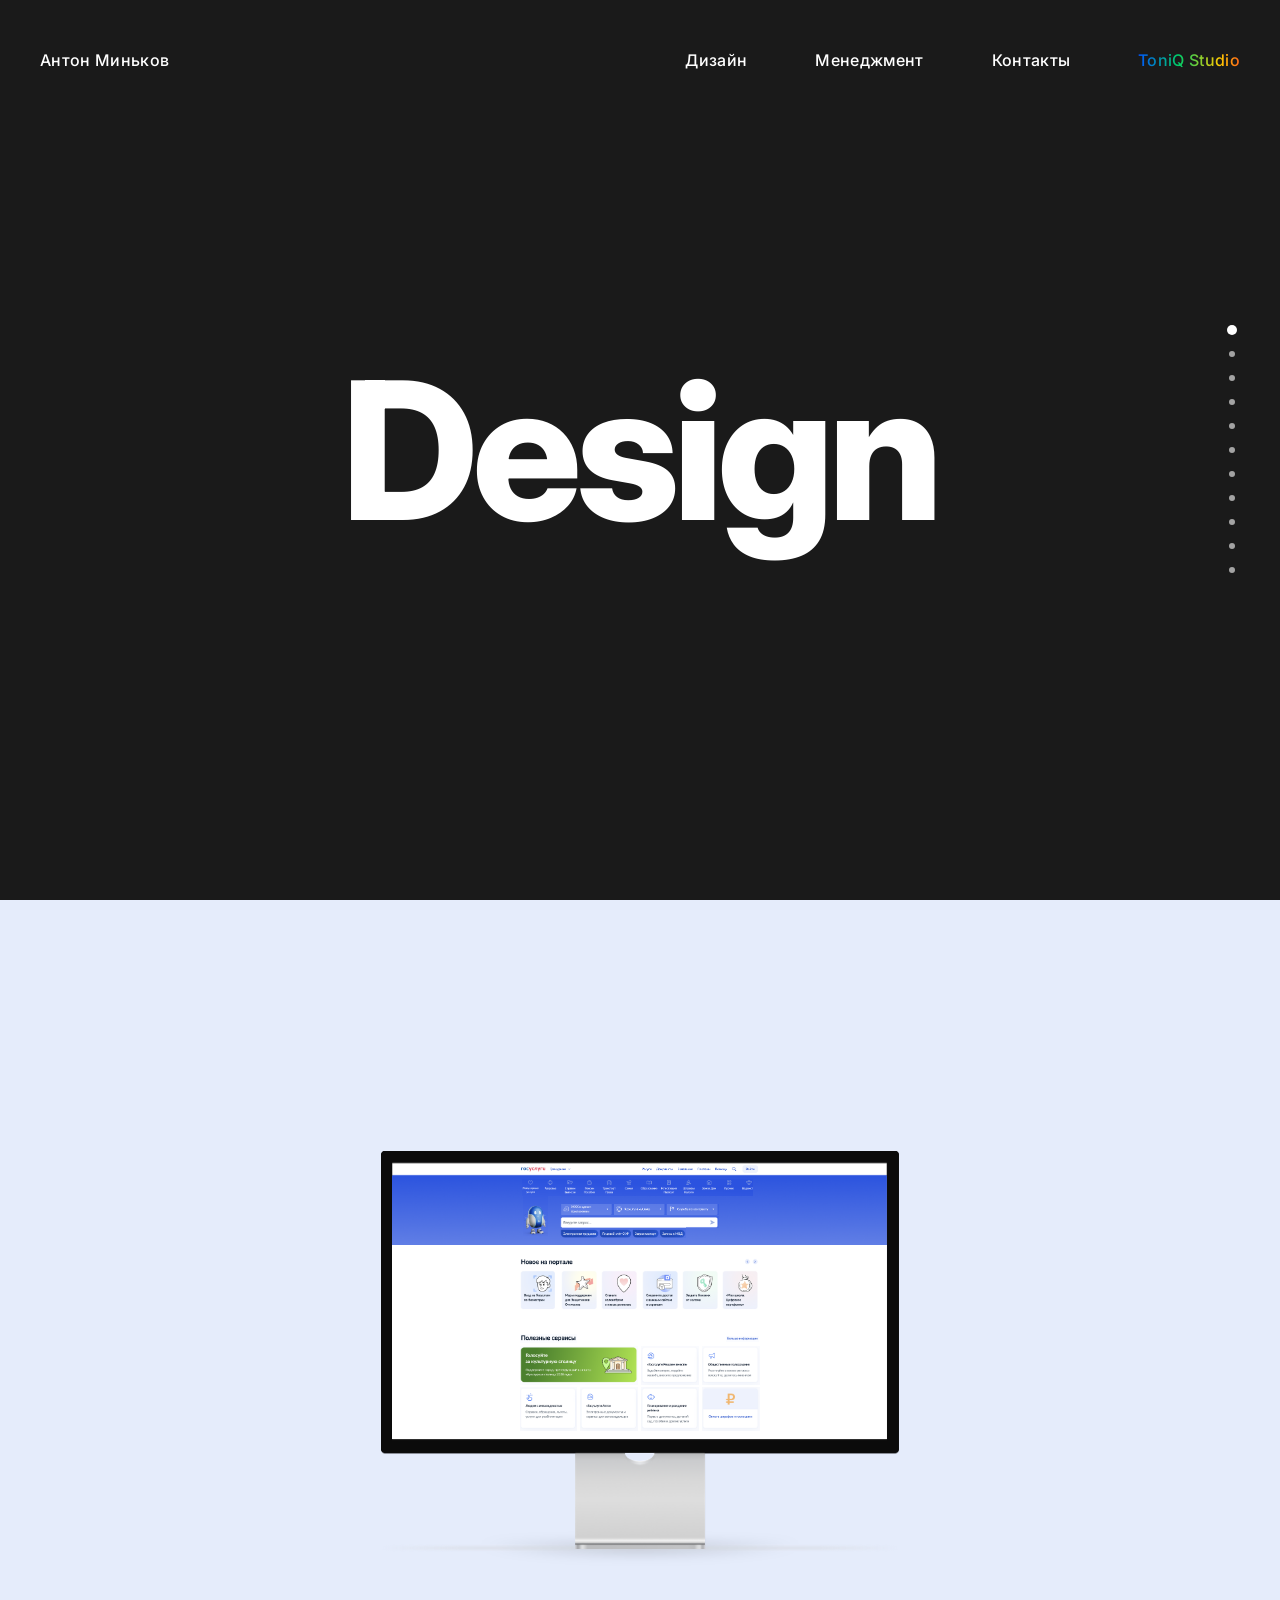
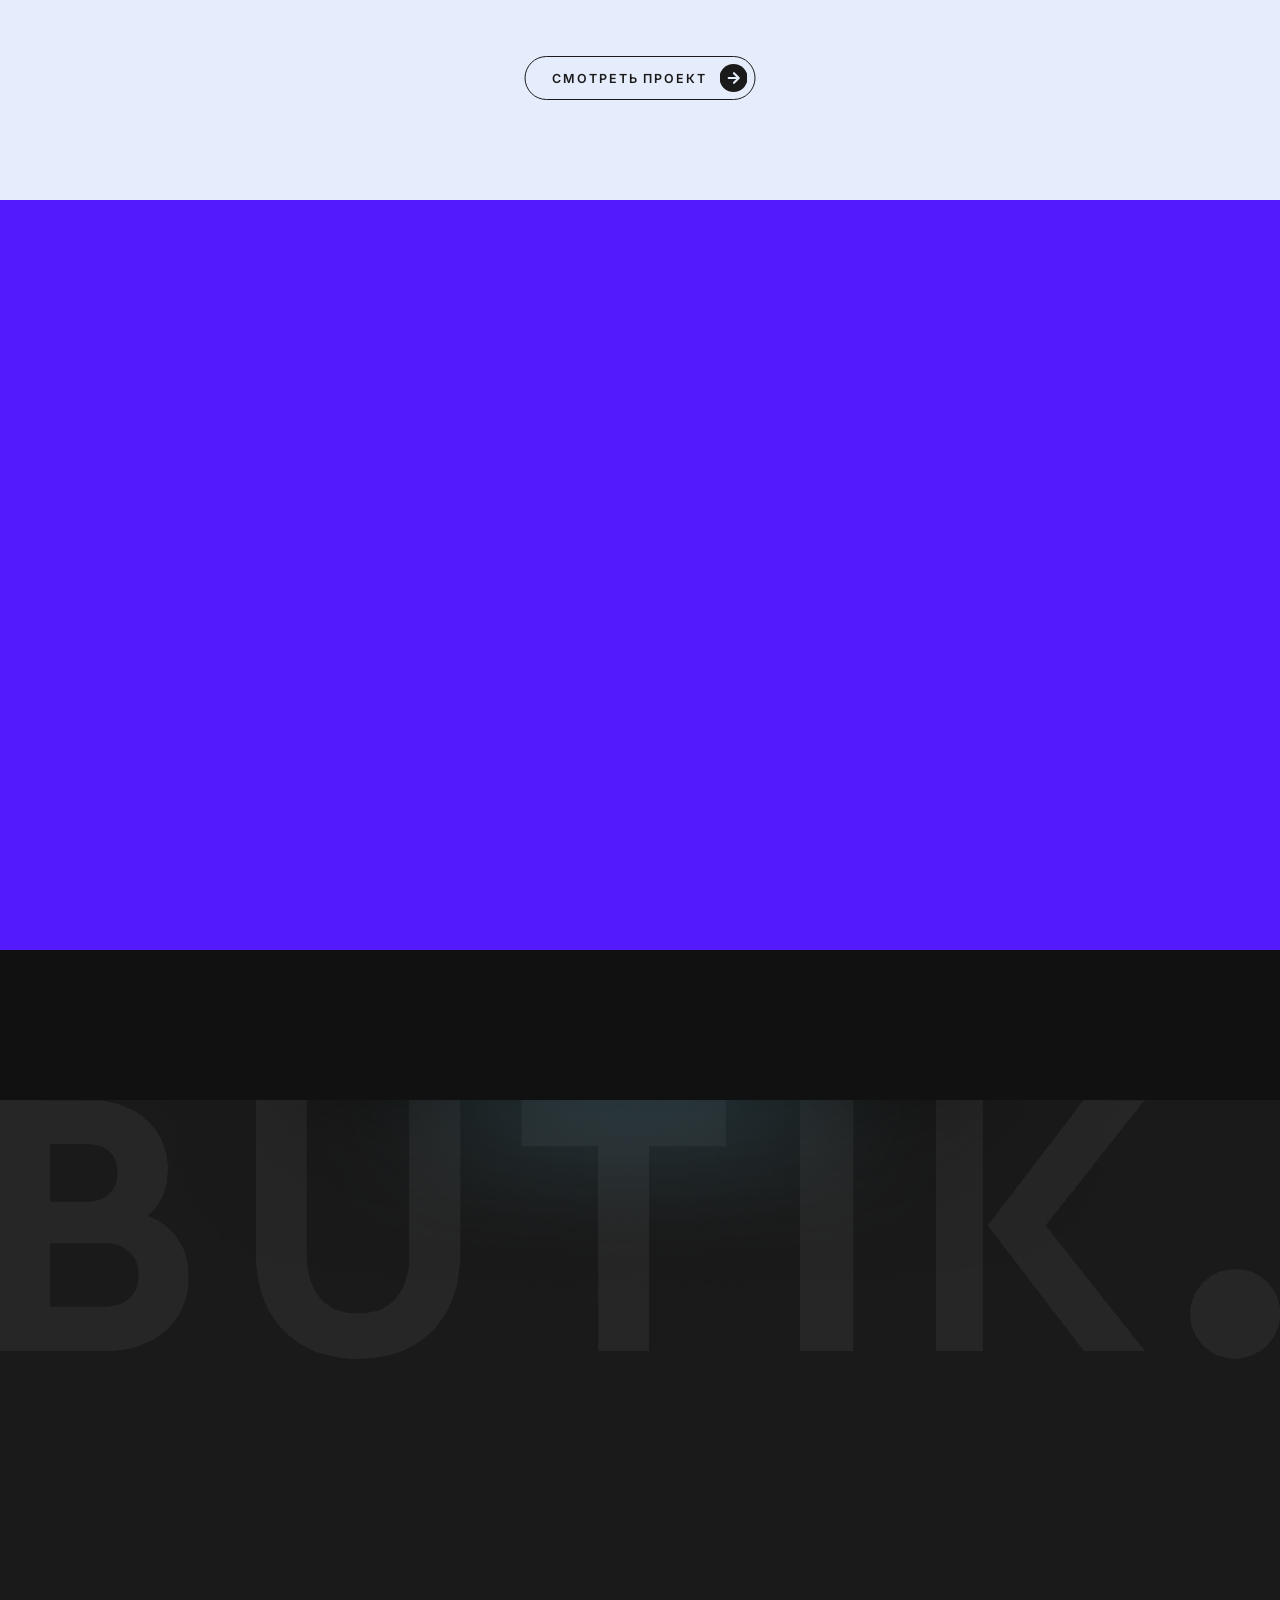
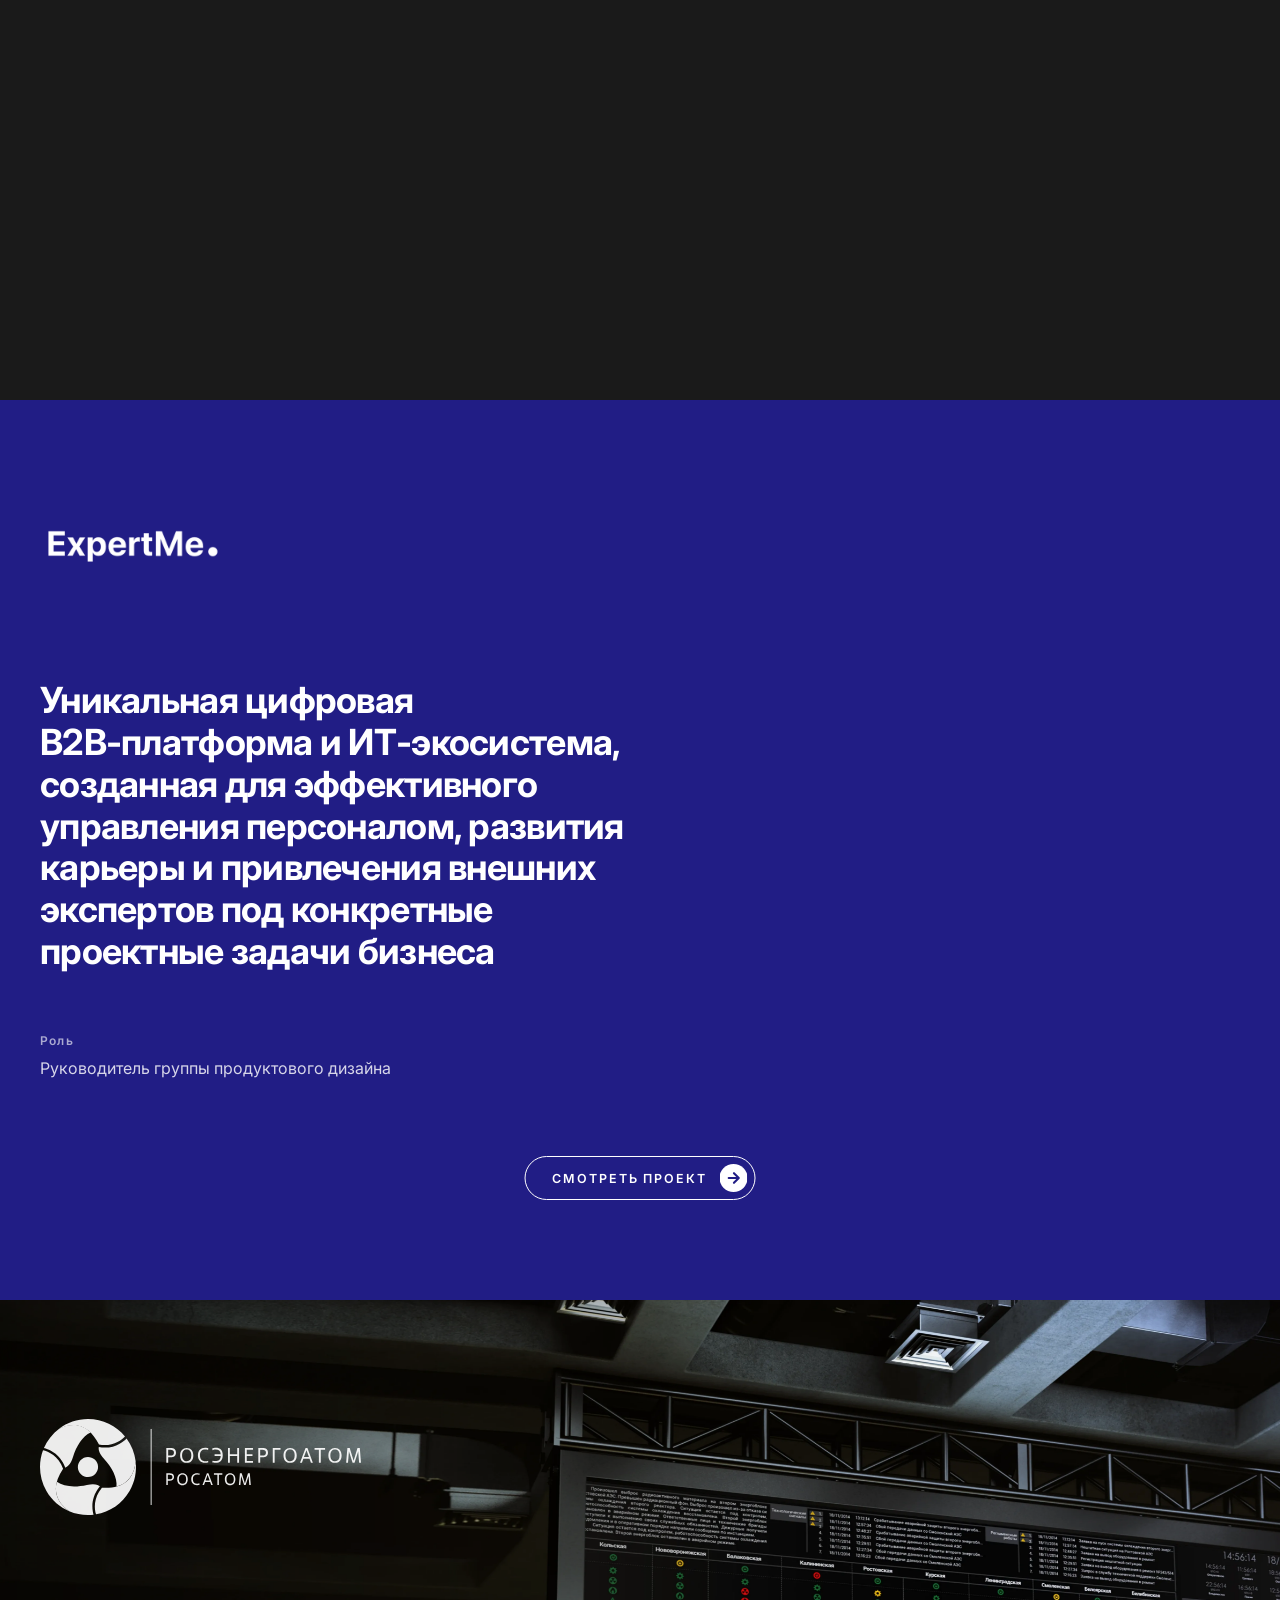
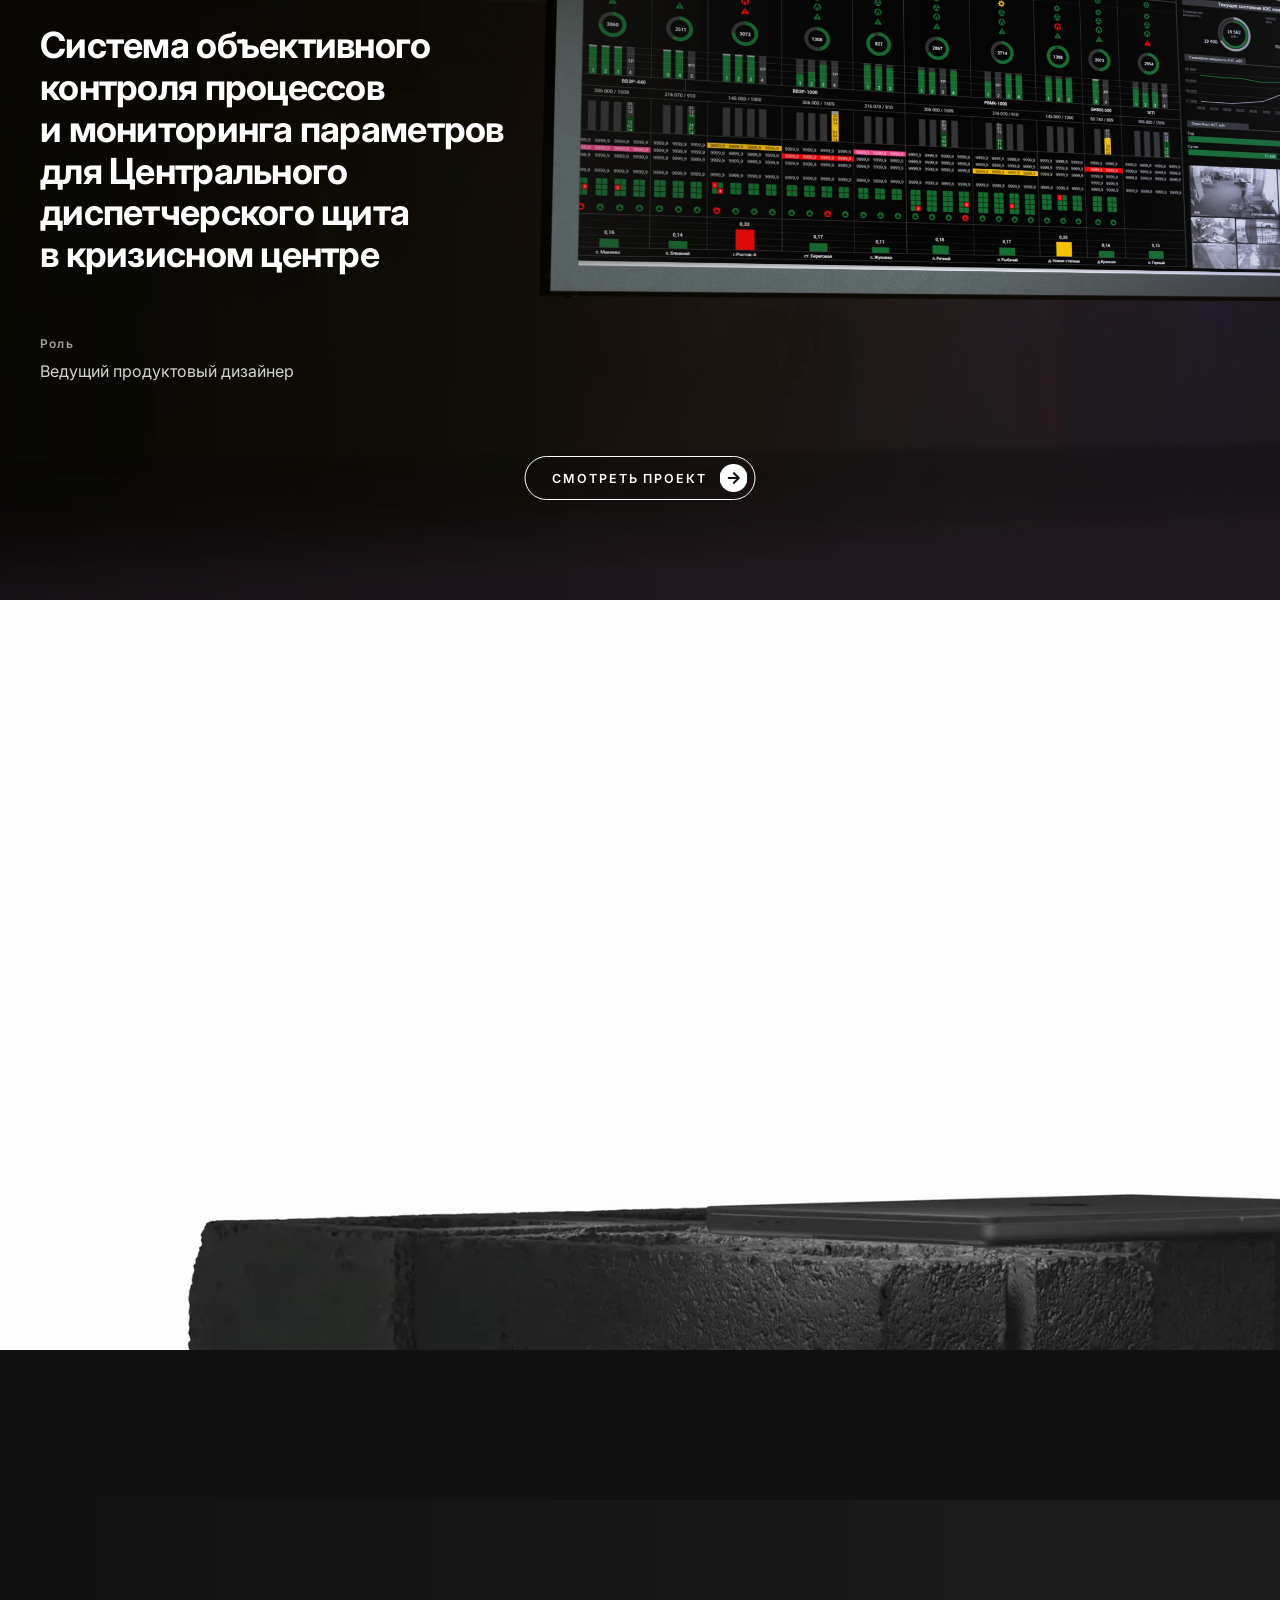
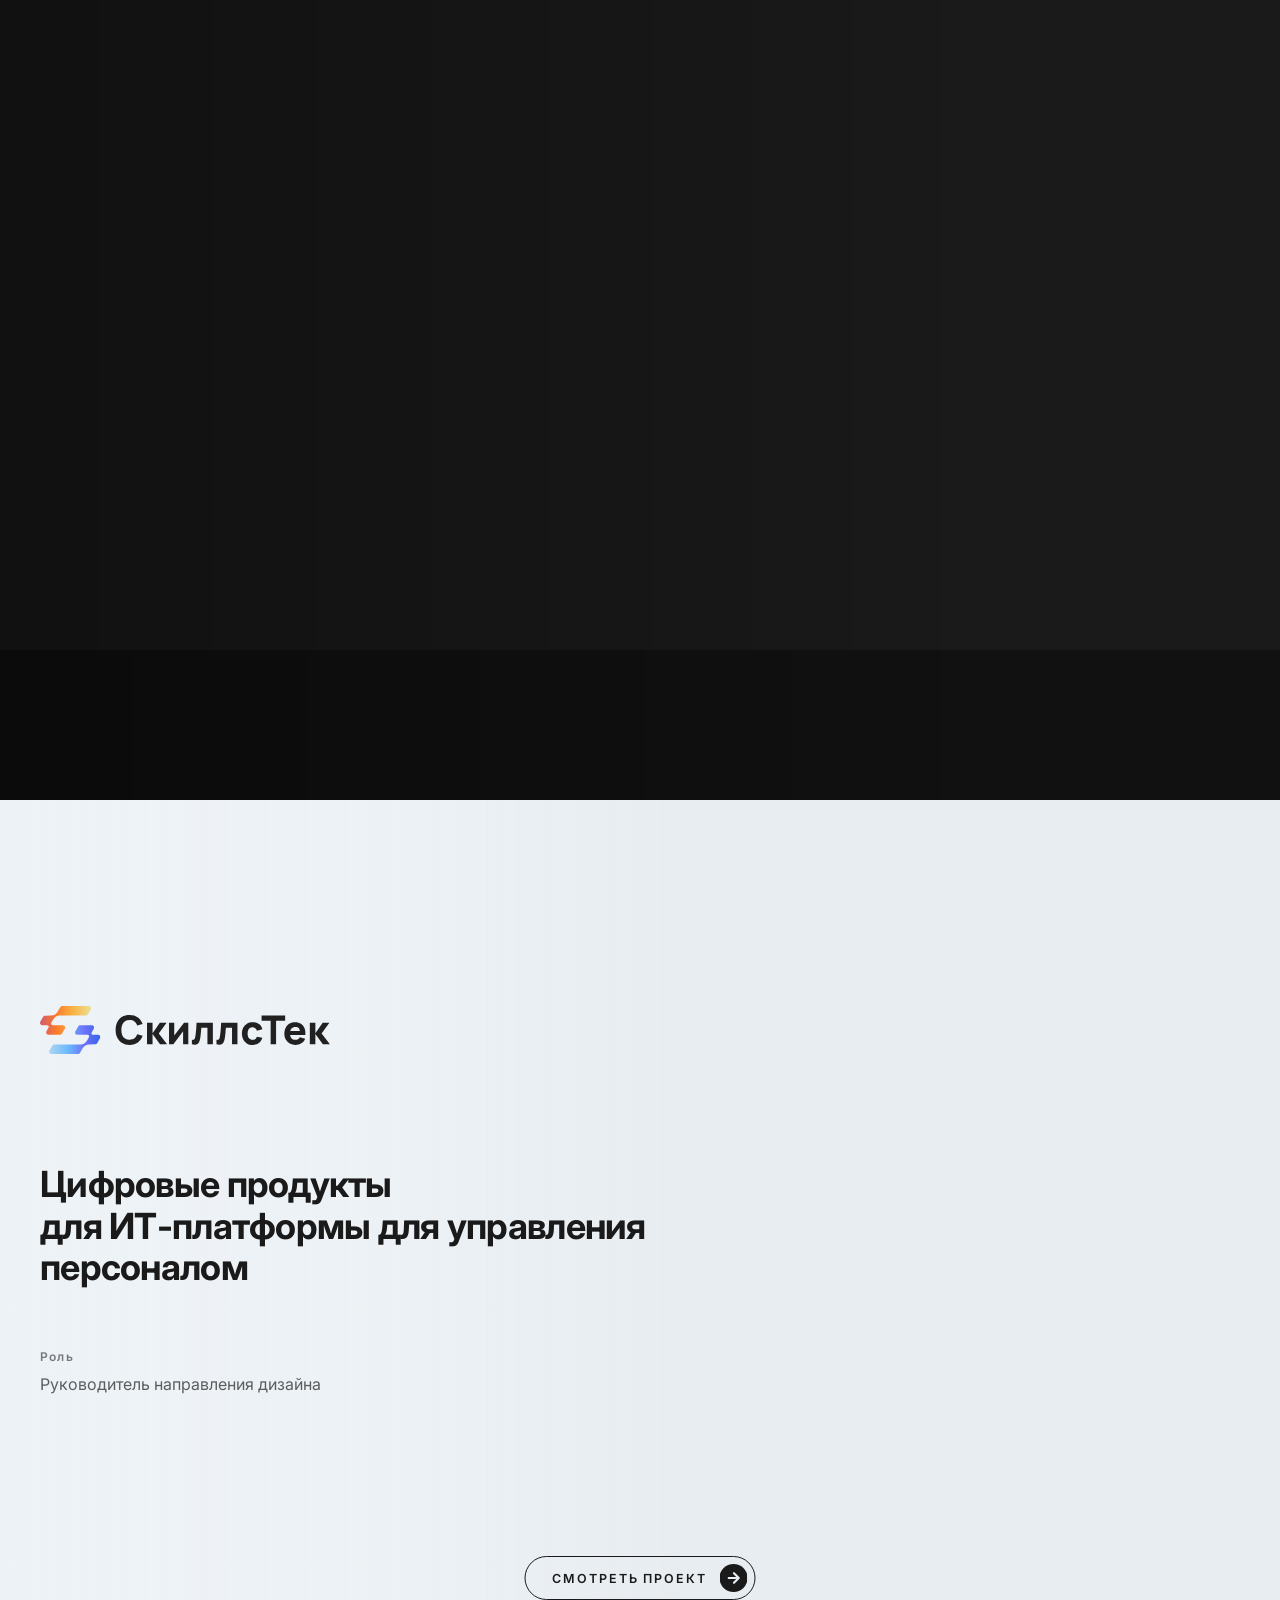
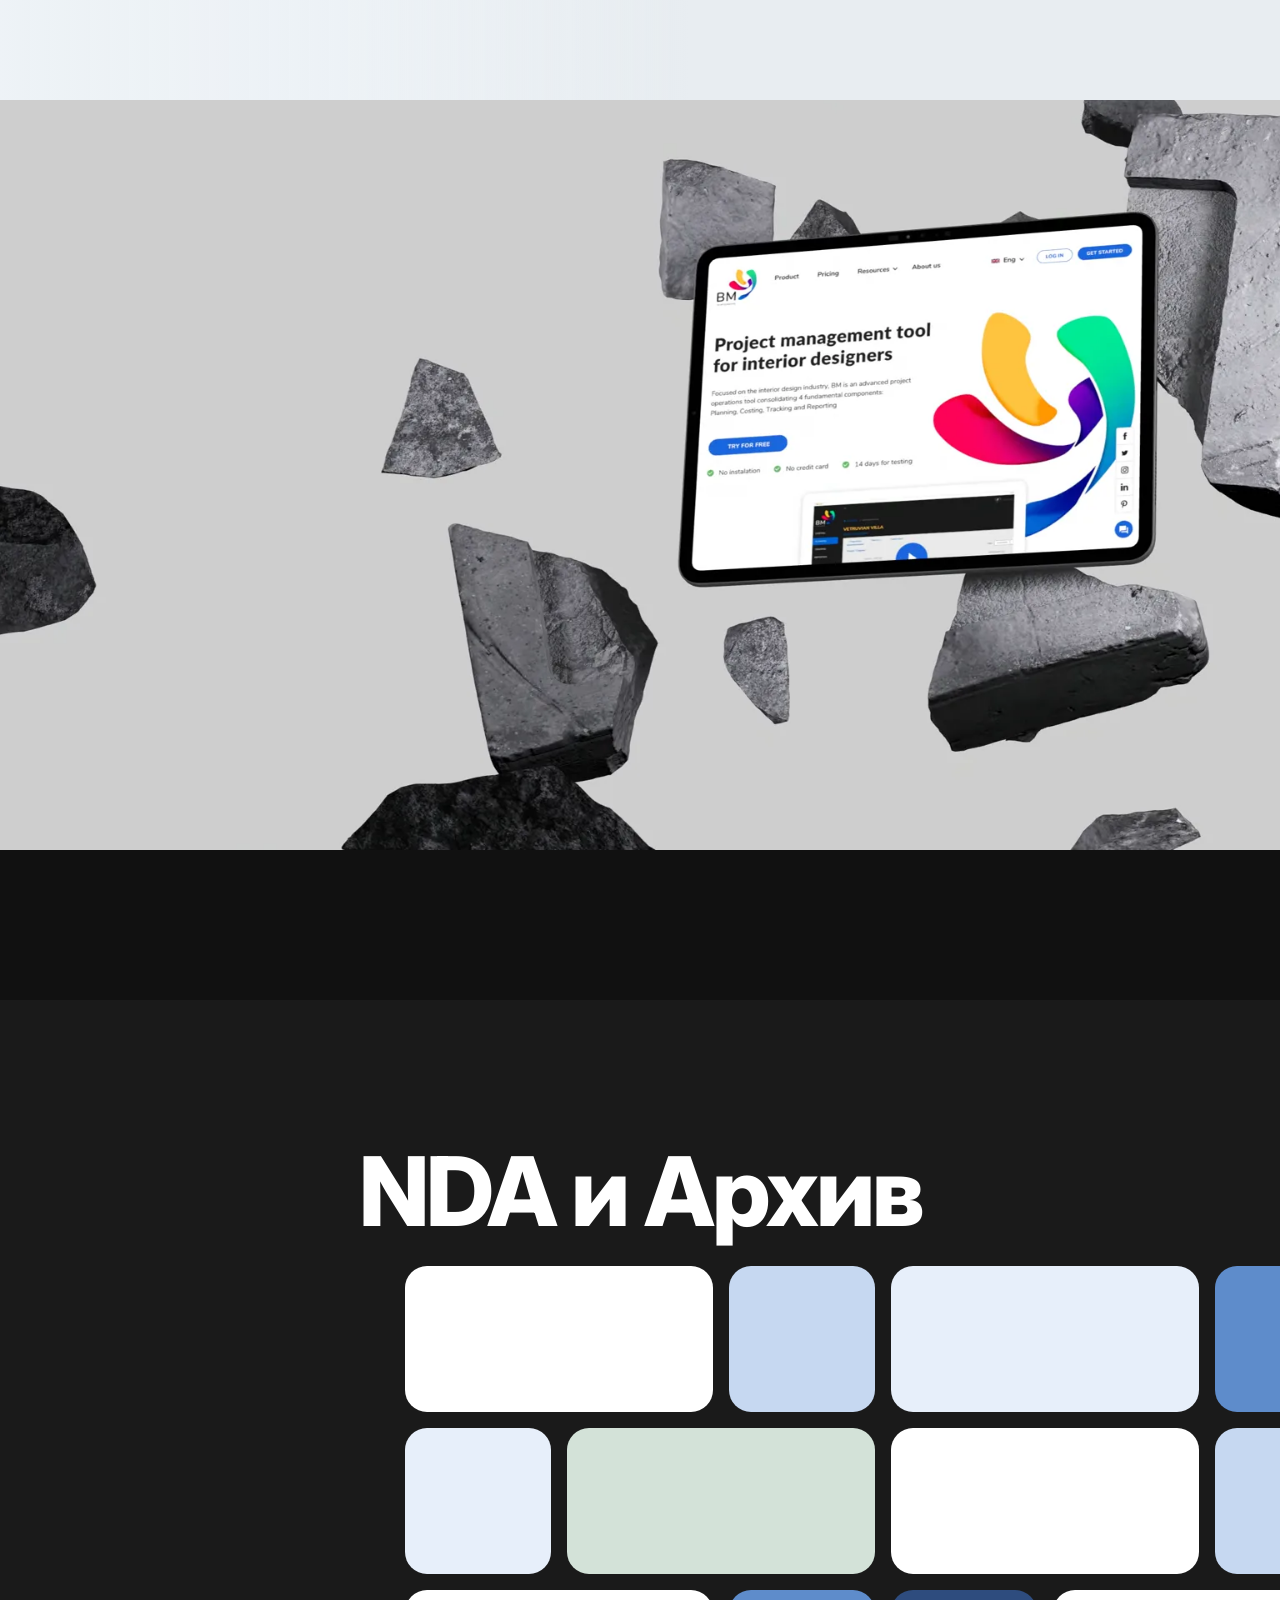
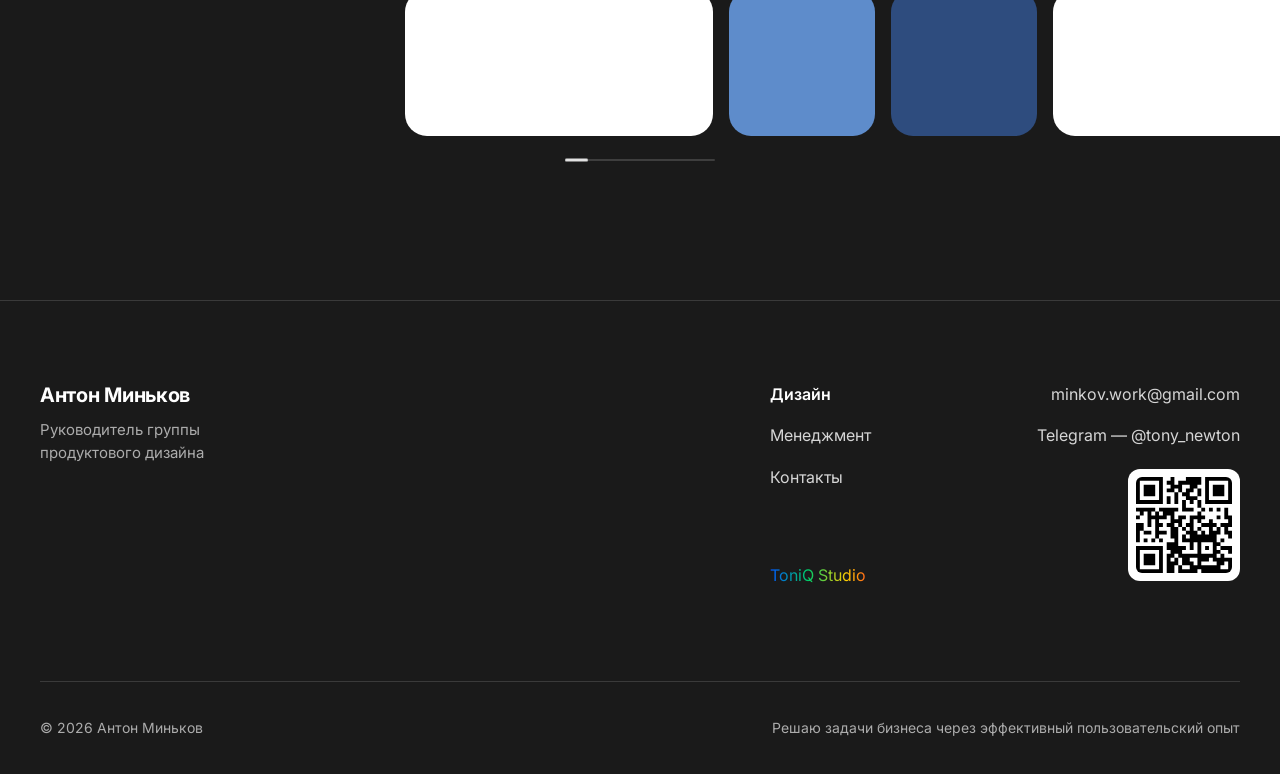
==== commit 75b9ce2f: "Add GosParts and Butik cases, convert case videos to webm, rename upravlenie.html to management.html" ====
--- a/design.html
+++ b/design.html
@@ -9,16 +9,27 @@
 <link rel="preconnect" href="https://fonts.googleapis.com">
 <link rel="preconnect" href="https://fonts.gstatic.com" crossorigin>
 <link href="https://fonts.googleapis.com/css2?family=Inter:wght@400;500;600;700;800&display=swap" rel="stylesheet">
-<link rel="stylesheet" href="assets/css/style.css">
+<link rel="stylesheet" href="assets/css/style.css?v=49">
+<script>/* deep link: keep the page hidden until main.js jumps to the linked panel,
+   so the top panel never flashes before the anchor settles */
+if(/^#p\d+$/.test(location.hash)){document.documentElement.classList.add('work-init');}
+setTimeout(function(){document.documentElement.classList.remove('work-init');},2500);</script>
 </head>
 <body class="work">
+
+<svg class="key-defs" aria-hidden="true" focusable="false" width="0" height="0">
+	<mask id="btn-arrow-mask" maskUnits="userSpaceOnUse" x="0" y="0" width="32" height="32">
+		<rect x="0" y="0" width="32" height="32" fill="#fff"/>
+		<path d="M10.5 16H21M16.5 10.5L22 16l-5.5 5.5" fill="none" stroke="#000" stroke-width="2.4" stroke-linecap="round" stroke-linejoin="round"/>
+	</mask>
+</svg>
 
 <header class="navbar" id="navbar">
 	<nav class="nav">
 		<a class="logo" href="index.html">Антон Миньков</a>
 		<div class="menu">
 			<a href="design.html">Дизайн</a>
-			<a href="upravlenie.html">Менеджмент</a>
+			<a href="management.html">Менеджмент</a>
 			<a href="kontakty.html">Контакты</a>
 			<a class="toniq-link" href="toniq-studio.html"><span class="toniq-text">ToniQ Studio</span><span class="toniq-bubbles" aria-hidden="true"><i></i><i></i><i></i><i></i><i></i><i></i><i></i><i></i><i></i><i></i><i></i><i></i><i></i><i></i><i></i><i></i><i></i><i></i><i></i><i></i><i></i><i></i><i></i><i></i><i></i><i></i><i></i><i></i><i></i><i></i><i></i><i></i><i></i><i></i></span></a>
 		</div>
@@ -28,28 +39,147 @@
 
 <div class="overlay">
 	<a href="design.html">Дизайн</a>
-	<a href="upravlenie.html">Менеджмент</a>
+	<a href="management.html">Менеджмент</a>
 	<a href="kontakty.html">Контакты</a>
 	<a href="toniq-studio.html">ToniQ Studio</a>
 </div>
 
 <main class="snap" id="snap">
 
-	<section class="panel" id="p01" style="--bg:linear-gradient(45deg,#3258DF 0%,#617FE6 100%)" aria-labelledby="t01">
+	<section class="panel panel--intro" id="intro" style="--bg:#1A1A1A" aria-labelledby="t00">
 		<span class="panel-bg" aria-hidden="true"></span>
 		<div class="panel-inner">
-			<div class="panel-text">
-				<span class="panel-logo panel-logo--color"><img src="assets/logos/gosuslugi-white.svg" alt="Госуслуги" style="height:41.6px" loading="lazy" decoding="async"></span>
-				<h2 class="panel-title" id="t01">Единый портал государственных и&nbsp;муниципальных услуг, суперсервисы и&nbsp;дистанционное электронное голосование</h2>
-				<p class="panel-role-label">Роль</p>
-				<p class="panel-role">Ведущий продуктовый дизайнер</p>
-			</div>
-		</div>
-		<a class="panel-btn" href="#">Смотреть проект</a>
-	</section>
-
-	<section class="panel" id="p02" style="--bg:url('../img/bg/02.webp') center / cover no-repeat; --g1:#531bfc" aria-labelledby="t02">
+			<h2 class="panel-intro" id="t00">Design</h2>
+		</div>
+	</section>
+
+	<section class="panel panel--light" id="gosuslugi" style="--bg:#E5ECFB" aria-labelledby="t01">
 		<span class="panel-bg" aria-hidden="true"></span>
+		<div class="panel-inner">
+			<div class="gs-monitor">
+				<img class="gs-monitor-frame" src="assets/img/applemonitor.png" alt="" aria-hidden="true" loading="lazy" decoding="async">
+				<div class="gs-screen">
+					<div class="gs-content-clip">
+					<div class="gs-content">
+						<span class="panel-logo panel-logo--color"><img src="assets/logos/gosuslugi.svg" alt="Госуслуги" loading="lazy" decoding="async"></span>
+						<h2 class="panel-title" id="t01">Единый портал государственных<br>и&nbsp;муниципальных услуг,<br>суперсервисы и&nbsp;дистанционное<br>электронное голосование</h2>
+						<p class="panel-role-label">Роль</p>
+						<p class="panel-role">Ведущий продуктовый дизайнер</p>
+					</div>
+					</div>
+					<div class="gs-loader" aria-hidden="true">
+						<span class="gs-loader-pulse">
+							<svg xmlns="http://www.w3.org/2000/svg" viewBox="0 0 196.7 212.1">
+							      <path fill-rule="evenodd" clip-rule="evenodd" fill="#1D67AD" d="M196.5,94.9c0-0.1,0-0.3,0-0.4c-0.2-5.1-0.4-9.7-0.7-13.4c0-0.2,0-0.5,0-0.7c0-0.1,0-0.3,0-0.4c0-0.4-0.1-0.7-0.1-1.1c0-0.2,0-0.3,0-0.4c-0.3-3.9-0.5-6.3-0.6-6.5c0-0.4-0.1-0.8-0.1-1.1c0-0.1,0-0.2,0-0.3c-0.1-0.7-0.2-1.3-0.4-2c0-0.1,0-0.2-0.1-0.3c-1.3-6.2-4.3-13-8.2-18.8c-0.1-0.2-0.2-0.4-0.3-0.6c-3.1-4.6-6.5-8.2-10.3-11c-0.5-0.4-12.7-9.4-28.1-18.5c-0.2-0.1-0.4-0.2-0.6-0.3h0C131.9,10.1,118.6,4,117.8,3.7c0,0,0,0,0,0c-0.9-0.4-1.9-0.8-2.9-1.1c-0.1,0-0.2-0.1-0.3-0.1c-0.5-0.2-0.9-0.3-1.4-0.4c-0.1,0-0.2-0.1-0.4-0.1c-1.5-0.4-3-0.8-4.6-1.1c-0.2,0-0.3-0.1-0.5-0.1c-0.5-0.1-0.9-0.1-1.4-0.2c-0.3,0-0.5-0.1-0.8-0.1c-0.4-0.1-0.9-0.1-1.3-0.1c-0.1,0-0.1,0-0.2,0c-0.1,0-0.2,0-0.4,0c-0.7-0.1-1.4-0.1-2.2-0.2c-0.1,0-0.3,0-0.4,0c-0.2,0-0.4,0-0.6,0c-0.2,0-0.5,0-0.7,0c-0.5,0-0.9,0-1.4,0c0,0,0,0,0,0s0,0,0,0c-0.5,0-0.9,0-1.4,0c-0.2,0-0.5,0-0.7,0c-0.2,0-0.4,0-0.6,0c-0.1,0-0.3,0-0.4,0c-0.7,0-1.4,0.1-2.2,0.2c-0.1,0-0.2,0-0.4,0c-0.1,0-0.1,0-0.2,0c-0.4,0-0.9,0.1-1.3,0.1c-0.3,0-0.5,0.1-0.8,0.1C90,0.6,89.5,0.7,89,0.8c-0.2,0-0.3,0.1-0.5,0.1c-1.6,0.3-3.2,0.6-4.6,1.1c-0.1,0-0.2,0.1-0.4,0.1c-0.5,0.1-0.9,0.3-1.4,0.4c-0.1,0-0.2,0.1-0.3,0.1c-1,0.3-2,0.7-2.9,1.1c0,0,0,0,0,0C78.1,4,64.8,10.1,49.6,19h0c-0.2,0.1-0.4,0.2-0.6,0.3C33.6,28.4,21.5,37.4,21,37.8c-3.8,2.8-7.2,6.4-10.3,11c-0.1,0.2-0.2,0.3-0.3,0.6C6.6,55.3,3.6,62,2.3,68.2c0,0.1,0,0.2-0.1,0.3c-0.1,0.7-0.3,1.4-0.4,2c0,0.1,0,0.2,0,0.3c-0.1,0.4-0.1,0.8-0.1,1.1c0,0.2-0.3,2.6-0.6,6.5c0,0.1,0,0.3,0,0.4C1,79.3,1,79.6,1,80c0,0.1,0,0.3,0,0.4c0,0.2,0,0.5,0,0.7c-0.3,3.7-0.5,8.2-0.7,13.4c0,0.1,0,0.3,0,0.4C0.1,98.4,0,102.1,0,106s0.1,7.7,0.2,11.2c0,0.1,0,0.3,0,0.4c0.2,5.1,0.4,9.7,0.7,13.4c0,0.2,0,0.5,0,0.7c0,0.1,0,0.3,0,0.4c0,0.4,0.1,0.7,0.1,1.1c0,0.2,0,0.3,0,0.4c0.3,3.9,0.5,6.3,0.6,6.5c0,0.4,0.1,0.8,0.1,1.1c0,0.1,0,0.2,0,0.3c0.1,0.7,0.2,1.3,0.4,2c0,0.1,0,0.2,0.1,0.3c1.3,6.2,4.3,13,8.2,18.8c0.1,0.2,0.1,0.4,0.2,0.5c3.1,4.6,6.5,8.2,10.3,11c0.5,0.4,12.7,9.4,28.1,18.5c0.8,0.5,1.6,1,2.5,1.4h0c14.3,8.2,26.6,13.8,27.3,14.2c0,0,0,0,0,0c0.9,0.4,1.9,0.8,2.9,1.1c0.1,0,0.3,0.1,0.4,0.1c0.4,0.1,0.9,0.3,1.3,0.4c0.1,0,0.3,0.1,0.4,0.1c1.5,0.4,3,0.8,4.6,1c0.2,0,0.4,0.1,0.5,0.1c0.5,0.1,0.9,0.1,1.4,0.2c0.3,0,0.5,0.1,0.8,0.1c0.4,0.1,0.9,0.1,1.3,0.2c0.1,0,0.1,0,0.2,0c0.1,0,0.2,0,0.3,0c0.7,0.1,1.5,0.1,2.2,0.2c0.1,0,0.3,0,0.4,0c0.2,0,0.4,0,0.6,0c0.2,0,0.5,0,0.7,0c0.5,0,0.9,0,1.4,0c0,0,0,0,0,0s0,0,0,0c0.5,0,0.9,0,1.4,0c0.2,0,0.5,0,0.7,0c0.2,0,0.4,0,0.6,0c0.1,0,0.3,0,0.4,0c0.7,0,1.5-0.1,2.2-0.2c0.1,0,0.2,0,0.3,0c0.1,0,0.1,0,0.2,0c0.4,0,0.9-0.1,1.3-0.2c0.3,0,0.5-0.1,0.8-0.1c0.5-0.1,0.9-0.1,1.4-0.2c0.2,0,0.4-0.1,0.5-0.1c1.6-0.3,3.1-0.6,4.6-1c0.1,0,0.3-0.1,0.4-0.1c0.5-0.1,0.9-0.3,1.3-0.4c0.1,0,0.3-0.1,0.4-0.1c1-0.3,2-0.7,2.9-1.1c0,0,0,0,0,0c0.8-0.3,13-5.9,27.3-14.2h0c0.8-0.5,1.6-0.9,2.5-1.4c15.5-9.1,27.6-18.1,28.1-18.5c3.8-2.8,7.2-6.4,10.3-11c0.1-0.2,0.2-0.3,0.2-0.5c3.9-5.8,6.9-12.5,8.2-18.8c0-0.1,0-0.2,0.1-0.3c0.1-0.7,0.3-1.4,0.4-2c0-0.1,0-0.2,0-0.3c0.1-0.4,0.1-0.8,0.1-1.1c0-0.2,0.3-2.6,0.6-6.5c0-0.1,0-0.3,0-0.4c0-0.4,0.1-0.7,0.1-1.1c0-0.1,0-0.3,0-0.4c0-0.2,0-0.5,0-0.7c0.3-3.7,0.5-8.2,0.7-13.4c0-0.1,0-0.3,0-0.4c0.1-3.5,0.2-7.3,0.2-11.2S196.6,98.4,196.5,94.9z"/>
+							    </svg>
+						</span>
+						<span class="gs-loader-logo">
+							<svg xmlns="http://www.w3.org/2000/svg" viewBox="0 0 196.7 212.1">
+							      <path fill-rule="evenodd" clip-rule="evenodd" fill="#FFFFFF" d="M196.5,94.9c0-0.1,0-0.3,0-0.4c-0.2-5.1-0.4-9.7-0.7-13.4c0-0.2,0-0.5,0-0.7c0-0.1,0-0.3,0-0.4c0-0.4-0.1-0.7-0.1-1.1c0-0.2,0-0.3,0-0.4c-0.3-3.9-0.5-6.3-0.6-6.5c0-0.4-0.1-0.8-0.1-1.1c0-0.1,0-0.2,0-0.3c-0.1-0.7-0.2-1.3-0.4-2c0-0.1,0-0.2-0.1-0.3c-1.3-6.2-4.3-13-8.2-18.8c-0.1-0.2-0.2-0.4-0.3-0.6c-3.1-4.6-6.5-8.2-10.3-11c-0.5-0.4-12.7-9.4-28.1-18.5c-0.2-0.1-0.4-0.2-0.6-0.3h0C131.9,10.1,118.6,4,117.8,3.7c0,0,0,0,0,0c-0.9-0.4-1.9-0.8-2.9-1.1c-0.1,0-0.2-0.1-0.3-0.1c-0.5-0.2-0.9-0.3-1.4-0.4c-0.1,0-0.2-0.1-0.4-0.1c-1.5-0.4-3-0.8-4.6-1.1c-0.2,0-0.3-0.1-0.5-0.1c-0.5-0.1-0.9-0.1-1.4-0.2c-0.3,0-0.5-0.1-0.8-0.1c-0.4-0.1-0.9-0.1-1.3-0.1c-0.1,0-0.1,0-0.2,0c-0.1,0-0.2,0-0.4,0c-0.7-0.1-1.4-0.1-2.2-0.2c-0.1,0-0.3,0-0.4,0c-0.2,0-0.4,0-0.6,0c-0.2,0-0.5,0-0.7,0c-0.5,0-0.9,0-1.4,0c0,0,0,0,0,0s0,0,0,0c-0.5,0-0.9,0-1.4,0c-0.2,0-0.5,0-0.7,0c-0.2,0-0.4,0-0.6,0c-0.1,0-0.3,0-0.4,0c-0.7,0-1.4,0.1-2.2,0.2c-0.1,0-0.2,0-0.4,0c-0.1,0-0.1,0-0.2,0c-0.4,0-0.9,0.1-1.3,0.1c-0.3,0-0.5,0.1-0.8,0.1C90,0.6,89.5,0.7,89,0.8c-0.2,0-0.3,0.1-0.5,0.1c-1.6,0.3-3.2,0.6-4.6,1.1c-0.1,0-0.2,0.1-0.4,0.1c-0.5,0.1-0.9,0.3-1.4,0.4c-0.1,0-0.2,0.1-0.3,0.1c-1,0.3-2,0.7-2.9,1.1c0,0,0,0,0,0C78.1,4,64.8,10.1,49.6,19h0c-0.2,0.1-0.4,0.2-0.6,0.3C33.6,28.4,21.5,37.4,21,37.8c-3.8,2.8-7.2,6.4-10.3,11c-0.1,0.2-0.2,0.3-0.3,0.6C6.6,55.3,3.6,62,2.3,68.2c0,0.1,0,0.2-0.1,0.3c-0.1,0.7-0.3,1.4-0.4,2c0,0.1,0,0.2,0,0.3c-0.1,0.4-0.1,0.8-0.1,1.1c0,0.2-0.3,2.6-0.6,6.5c0,0.1,0,0.3,0,0.4C1,79.3,1,79.6,1,80c0,0.1,0,0.3,0,0.4c0,0.2,0,0.5,0,0.7c-0.3,3.7-0.5,8.2-0.7,13.4c0,0.1,0,0.3,0,0.4C0.1,98.4,0,102.1,0,106s0.1,7.7,0.2,11.2c0,0.1,0,0.3,0,0.4c0.2,5.1,0.4,9.7,0.7,13.4c0,0.2,0,0.5,0,0.7c0,0.1,0,0.3,0,0.4c0,0.4,0.1,0.7,0.1,1.1c0,0.2,0,0.3,0,0.4c0.3,3.9,0.5,6.3,0.6,6.5c0,0.4,0.1,0.8,0.1,1.1c0,0.1,0,0.2,0,0.3c0.1,0.7,0.2,1.3,0.4,2c0,0.1,0,0.2,0.1,0.3c1.3,6.2,4.3,13,8.2,18.8c0.1,0.2,0.1,0.4,0.2,0.5c3.1,4.6,6.5,8.2,10.3,11c0.5,0.4,12.7,9.4,28.1,18.5c0.8,0.5,1.6,1,2.5,1.4h0c14.3,8.2,26.6,13.8,27.3,14.2c0,0,0,0,0,0c0.9,0.4,1.9,0.8,2.9,1.1c0.1,0,0.3,0.1,0.4,0.1c0.4,0.1,0.9,0.3,1.3,0.4c0.1,0,0.3,0.1,0.4,0.1c1.5,0.4,3,0.8,4.6,1c0.2,0,0.4,0.1,0.5,0.1c0.5,0.1,0.9,0.1,1.4,0.2c0.3,0,0.5,0.1,0.8,0.1c0.4,0.1,0.9,0.1,1.3,0.2c0.1,0,0.1,0,0.2,0c0.1,0,0.2,0,0.3,0c0.7,0.1,1.5,0.1,2.2,0.2c0.1,0,0.3,0,0.4,0c0.2,0,0.4,0,0.6,0c0.2,0,0.5,0,0.7,0c0.5,0,0.9,0,1.4,0c0,0,0,0,0,0s0,0,0,0c0.5,0,0.9,0,1.4,0c0.2,0,0.5,0,0.7,0c0.2,0,0.4,0,0.6,0c0.1,0,0.3,0,0.4,0c0.7,0,1.5-0.1,2.2-0.2c0.1,0,0.2,0,0.3,0c0.1,0,0.1,0,0.2,0c0.4,0,0.9-0.1,1.3-0.2c0.3,0,0.5-0.1,0.8-0.1c0.5-0.1,0.9-0.1,1.4-0.2c0.2,0,0.4-0.1,0.5-0.1c1.6-0.3,3.1-0.6,4.6-1c0.1,0,0.3-0.1,0.4-0.1c0.5-0.1,0.9-0.3,1.3-0.4c0.1,0,0.3-0.1,0.4-0.1c1-0.3,2-0.7,2.9-1.1c0,0,0,0,0,0c0.8-0.3,13-5.9,27.3-14.2h0c0.8-0.5,1.6-0.9,2.5-1.4c15.5-9.1,27.6-18.1,28.1-18.5c3.8-2.8,7.2-6.4,10.3-11c0.1-0.2,0.2-0.3,0.2-0.5c3.9-5.8,6.9-12.5,8.2-18.8c0-0.1,0-0.2,0.1-0.3c0.1-0.7,0.3-1.4,0.4-2c0-0.1,0-0.2,0-0.3c0.1-0.4,0.1-0.8,0.1-1.1c0-0.2,0.3-2.6,0.6-6.5c0-0.1,0-0.3,0-0.4c0-0.4,0.1-0.7,0.1-1.1c0-0.1,0-0.3,0-0.4c0-0.2,0-0.5,0-0.7c0.3-3.7,0.5-8.2,0.7-13.4c0-0.1,0-0.3,0-0.4c0.1-3.5,0.2-7.3,0.2-11.2S196.6,98.4,196.5,94.9z"/>
+							    </svg>
+							<span class="gs-loader-mark">
+								<svg xmlns="http://www.w3.org/2000/svg" viewBox="0 0 194 213">
+								        <g>
+								          <g>
+								            <g>
+								              <path fill="#EF3E58" d="M162.8,108.7h-6.4c-0.2,0-0.4,0.2-0.4,0.4v20.3c-1.4,0.4-2.8,0.6-4.4,0.6c-4.2,0-5.2-1.3-5.2-6.9v-14c0-0.2-0.2-0.4-0.4-0.4h-6.4c-0.2,0-0.4,0.2-0.4,0.4v14.7c0,9.2,3.1,12.7,11,12.7c4.5,0,9.6-1.2,12.6-2.3c0.1-0.1,0.2-0.2,0.2-0.3v-24.8C163.2,108.9,163,108.7,162.8,108.7z"/>
+								              <path fill="#EF3E58" d="M27.2,108.8h-6.5c-0.2,0-0.3,0.1-0.3,0.3c-1,4-3.1,10.8-5.9,17.9L8,109c-0.1-0.1-0.2-0.2-0.3-0.2H1.1c-0.1,0-0.2,0.1-0.3,0.2c-0.1,0.1-0.1,0.2,0,0.3l9.8,26.8c-1,2.1-1.9,3.8-2.8,5.4c-0.7,1.2-1.3,2.4-1.9,3.7c-0.1,0.1-0.1,0.2,0,0.3c0.1,0.1,0.2,0.2,0.3,0.2h7.1c0.1,0,0.3-0.1,0.3-0.2c1.2-2.3,2.7-5.5,4.1-8.8c4.2-9.8,7.5-19,10-27.4c0-0.1,0-0.2-0.1-0.3C27.4,108.8,27.3,108.8,27.2,108.8z"/>
+								              <path fill="#EF3E58" d="M50.5,129.4c0-0.1-0.1-0.2-0.2-0.2c-0.1,0-0.2,0-0.3,0c-1.6,0.6-4.5,1-6.5,1c-4.5,0-6.6-1.2-6.6-8c0-5.5,0.7-8,6.6-8c1.7,0,3.2,0.2,5.2,0.8c0.2,0,0.3,0,0.4-0.2c0.7-1.4,1.6-3.1,2.6-5.2c0-0.1,0-0.2,0-0.3c0-0.1-0.1-0.2-0.2-0.2c-2.6-0.8-5.7-1.3-8.5-1.3c-9.3,0-13.5,4.4-13.5,14.3c0,10,4.2,14.5,13.5,14.5c2.3,0,7-0.5,9.2-1.4c0.2-0.1,0.3-0.3,0.2-0.5L50.5,129.4z"/>
+								              <path fill="#EF3E58" d="M111.4,108.8h-6.5c-0.2,0-0.3,0.1-0.3,0.3c-1,4.1-3.1,10.8-5.9,17.9L92.2,109c-0.1-0.1-0.2-0.2-0.3-0.2h-6.6c-0.1,0-0.2,0.1-0.3,0.2c-0.1,0.1-0.1,0.2,0,0.3l9.8,26.8c-1,2.1-1.9,3.8-2.8,5.4c-0.7,1.2-1.3,2.4-1.9,3.7c-0.1,0.1-0.1,0.2,0,0.3c0.1,0.1,0.2,0.2,0.3,0.2h7.1c0.1,0,0.3-0.1,0.3-0.2c1.2-2.3,2.7-5.5,4.1-8.8c4.1-9.8,7.5-19,10-27.4c0-0.1,0-0.2-0.1-0.3C111.6,108.8,111.5,108.8,111.4,108.8z"/>
+								              <path fill="#EF3E58" d="M135.4,108.7h-18.9c-0.2,0-0.4,0.2-0.4,0.4v26.3c0,0.2,0.2,0.4,0.4,0.4h6.4c0.2,0,0.4-0.2,0.4-0.4V115h9.9c0.1,0,0.3-0.1,0.3-0.2c0.8-1.8,1.5-3.7,2.3-5.6c0-0.1,0-0.2,0-0.3C135.6,108.8,135.5,108.7,135.4,108.7z"/>
+								              <path fill="#0F67B1" d="M34.8,68.3c-9.2,0-12.8,4-12.8,14.1c0,10.3,3.6,14.3,12.8,14.3c9.3,0,12.9-4,12.9-14.3C47.7,72.3,44.1,68.3,34.8,68.3z M34.8,90.9c-4.2,0-5.5-1.1-5.5-8.3c0-7.6,1.4-8.3,5.5-8.3c4.2,0,5.6,0.7,5.6,8.3C40.4,89.7,39.1,90.9,34.8,90.9z"/>
+								              <path fill="#0F67B1" d="M73.3,89.8c0-0.1-0.1-0.2-0.2-0.2c-0.1,0-0.2,0-0.3,0c-1.6,0.6-4.5,1-6.5,1c-4.5,0-6.6-1.2-6.6-8c0-5.5,0.6-8,6.6-8c1.7,0,3.2,0.2,5.2,0.8c0.2,0,0.3,0,0.4-0.2c0.7-1.4,1.6-3.1,2.6-5.2c0-0.1,0-0.2,0-0.3c0-0.1-0.1-0.2-0.2-0.2c-2.6-0.8-5.7-1.3-8.5-1.3c-9.3,0-13.5,4.4-13.5,14.3c0,10,4.2,14.5,13.5,14.5c2.3,0,7-0.5,9.2-1.4c0.2-0.1,0.3-0.3,0.2-0.5L73.3,89.8z"/>
+								              <path fill="#0F67B1" d="M1.1,69.1c-0.2,0-0.4,0.2-0.4,0.4v26.3c0,0.2,0.2,0.4,0.4,0.4h6.4c0.2,0,0.4-0.2,0.4-0.4V75.4h9.9c0.1,0,0.3-0.1,0.3-0.2c0.8-1.8,1.5-3.7,2.3-5.6c0-0.1,0-0.2,0-0.3c-0.1-0.1-0.2-0.2-0.3-0.2H1.1z"/>
+								              <linearGradient id="gsLoaderGrad" gradientUnits="userSpaceOnUse" x1="100.5167" y1="213.0138" x2="100.5167" y2="0.9307" gradientTransform="matrix(1 0 0 -1 0 213.8898)">
+								                <stop offset="0.3979" style="stop-color:#1466AC"/>
+								                <stop offset="0.6586" style="stop-color:#EF4058"/>
+								              </linearGradient>
+								              <path fill-rule="evenodd" clip-rule="evenodd" fill="url(#gsLoaderGrad)" d="M192.7,133c0-0.1,0-0.3,0-0.4c0-0.2,0-0.5,0.1-0.7c0.3-3.7,0.5-8.2,0.7-13.4c0-0.1,0-0.3,0-0.4c0.1-3.5,0.2-7.3,0.2-11.2c0-3.9-0.1-7.7-0.2-11.2c0-0.1,0-0.3,0-0.4c-0.2-5.1-0.4-9.7-0.7-13.4c0-0.2,0-0.5-0.1-0.7c0-0.1,0-0.3,0-0.4c0-0.4-0.1-0.7-0.1-1.1c0-0.2,0-0.3,0-0.4c-0.3-3.9-0.5-6.3-0.6-6.5c0-0.4-0.1-0.8-0.1-1.1c0-0.1,0-0.2,0-0.3c-0.1-0.7-0.2-1.3-0.4-2c0-0.1,0-0.2-0.1-0.3c-1.7-8.1-6.2-17-11.8-23.7c-2.2-2.6-4.5-4.9-6.9-6.7c-0.2-0.2-3-2.2-7.4-5.3c-5.1-3.5-12.4-8.4-20.7-13.2c-14.7-8.7-27.9-14.7-29.6-15.5c0,0,0,0,0,0c0,0,0,0,0,0c-0.1,0-0.1-0.1-0.1-0.1l0,0c0,0,0,0,0,0c-3.9-1.7-8.6-2.9-13.7-3.4c-1-0.1-2-0.2-3-0.2c-0.9,0-1.8-0.1-2.7-0.1c-0.5,0-0.9,0-1.4,0C87.2,1,80.9,2.3,75.9,4.6c0,0,0,0,0,0C75.1,4.9,61.8,11,46.7,19.8h0c-0.2,0.1-0.4,0.2-0.6,0.3C30.7,29.3,18.5,38.3,18,38.7c-3.8,2.8-7.2,6.4-10.3,11C7,50.8,7,53.4,10,53.4h7.7c3.3,0,4.1-2,7.8-4.7c4.1-3,12.2-9,27-17.8C63.2,24.6,73.2,19.7,78,17.4c0,0,0,0,0,0c0.1,0,0.2-0.1,0.3-0.1c0,0,0.1,0,0.1-0.1c0,0,0.1,0,0.1-0.1c0.1,0,0.2-0.1,0.2-0.1c0,0,0,0,0,0c0.1,0,0.2-0.1,0.3-0.1c0,0,0,0,0,0c1.2-0.6,2-0.9,2-0.9c3.4-1.5,8.2-2.5,13.3-2.6c0.3,0,0.7,0,1,0c0.3,0,0.7,0,1,0c1.5,0,3,0.1,4.4,0.3c3.1,0.4,5.9,1,8.2,2c0.2,0.1,0.5,0.2,0.7,0.3c0,0,0.1,0.1,0.4,0.2c2.3,1,14.7,6.9,28.2,14.8c8,4.7,15.1,9.4,20,12.8c4.3,3,6.9,4.9,7,5c1.9,1.4,3.8,3.4,5.6,5.6c4.5,5.8,8.2,13.7,8.8,19.8c0,0.1,0.3,2.5,0.6,6.6c0,0.3,0,0.5,0.1,0.8c0,0.2,0,0.4,0,0.6c0,0.4,0.1,0.7,0.1,1.1c0,0.1,0,0.3,0,0.4c0,0.2,0,0.5,0.1,0.7c0,0.5,0.1,1,0.1,1.5c0,0.3,0,0.6,0.1,0.9c0,0.1,0,0.2,0,0.2c0,0.4,0,0.7,0.1,1.1c0,0.3,0,0.5,0,0.8c0.3,5.2,0.5,11.4,0.5,17.9s-0.2,12.7-0.5,17.9c0,0.3,0,0.5,0,0.8c0,0.4,0,0.7-0.1,1.1c0,0.1,0,0.2,0,0.2c0,0.3,0,0.6-0.1,0.9c0,0.5-0.1,1-0.1,1.5c0,0.3,0,0.5-0.1,0.7c0,0.1,0,0.3,0,0.4c0,0.4-0.1,0.7-0.1,1.1c0,0.2,0,0.4,0,0.6c0,0.3,0,0.6-0.1,0.8c-0.3,4.1-0.6,6.6-0.6,6.6c-0.6,6.1-4.3,14-8.8,19.8c-1.8,2.3-3.7,4.2-5.6,5.6c-0.1,0-2.7,2-7,5c-4.9,3.4-12.1,8.1-20,12.8c-13.5,8-26,13.8-28.2,14.8c-0.2,0.1-0.4,0.2-0.4,0.2c-0.2,0.1-0.5,0.2-0.7,0.3c-2.3,0.9-5.1,1.6-8.2,2c-1.4,0.2-2.9,0.3-4.4,0.3c-0.3,0-0.7,0-1,0s-0.7,0-1,0c-5.1-0.1-9.9-1-13.3-2.6c0,0-0.7-0.3-2-0.9c0,0,0,0,0,0c-0.1-0.1-0.3-0.1-0.4-0.2c0,0,0,0,0,0c-0.1-0.1-0.2-0.1-0.3-0.2c-0.1,0-0.1-0.1-0.2-0.1c-0.1,0-0.2-0.1-0.3-0.1c-0.1-0.1-0.2-0.1-0.4-0.2c0,0-0.1,0-0.1,0c-5.1-2.4-14.7-7.2-24.9-13.2c-14.9-8.7-22.9-14.8-27-17.8c-3.7-2.7-4.5-4.7-7.8-4.7H10c-3,0-3,2.6-2.3,3.6c3.1,4.6,6.5,8.2,10.3,11c0.5,0.4,12.7,9.4,28.1,18.5c0.8,0.5,1.6,1,2.5,1.4h0c14.3,8.2,26.6,13.8,27.3,14.2c0,0,0,0,0,0c4.9,2.2,11.3,3.5,18.1,3.7c0.4,0,0.9,0,1.4,0c0.9,0,1.8,0,2.7-0.1c1,0,2-0.1,3-0.2c5.1-0.5,9.9-1.7,13.7-3.4c0,0,0,0,0,0l0,0c0,0,0.1,0,0.1-0.1c0,0,0,0,0,0c0,0,0,0,0,0c1.7-0.8,14.9-6.9,29.6-15.5c8.3-4.9,15.6-9.7,20.7-13.2c4.4-3.1,7.2-5.1,7.4-5.3c2.4-1.8,4.7-4.1,6.9-6.7c5.6-6.7,10.1-15.6,11.8-23.7c0-0.1,0-0.2,0.1-0.3c0.1-0.7,0.3-1.4,0.4-2c0-0.1,0-0.2,0-0.3c0.1-0.4,0.1-0.8,0.1-1.1c0-0.2,0.3-2.6,0.6-6.5c0-0.1,0-0.3,0-0.4C192.7,133.7,192.7,133.3,192.7,133"/>
+								              <path fill="#EF3E58" d="M79.9,108.7H60.3c-0.2,0-0.3,0.1-0.4,0.3c-0.5,8.9-2.2,18.4-4.6,26.2c0,0.1,0,0.2,0.1,0.3c0.1,0.1,0.2,0.1,0.3,0.1h6.7c0.2,0,0.3-0.1,0.3-0.2c1.9-6,3.4-13.8,4-20.4h6.4v20.3c0,0.2,0.2,0.4,0.4,0.4h6.4c0.2,0,0.4-0.2,0.4-0.4v-26.3C80.3,108.9,80.1,108.7,79.9,108.7z"/>
+								            </g>
+								          </g>
+								        </g>
+								      </svg>
+							</span>
+						</span>
+					</div>
+					<div class="gs-scene" aria-hidden="true">
+					<div class="gs-site" aria-hidden="true">
+						<img class="gs-bg" src="assets/img/gosparts/bg1.png" alt="" loading="lazy" decoding="async">
+						<img class="gs-bg" src="assets/img/gosparts/bg2.png" alt="" loading="lazy" decoding="async">
+						<img class="gs-bg" src="assets/img/gosparts/bg3.png" alt="" loading="lazy" decoding="async">
+					</div>
+					<div class="gs-skel" aria-hidden="true">
+					<span class="gs-skel-box" style="left:0.0000%;top:0.0000%;width:100.0000%;height:4.5238%"></span>
+					<span class="gs-skel-box" style="left:26.2626%;top:5.6548%;width:11.6162%;height:5.9524%"></span>
+					<span class="gs-skel-box" style="left:37.8788%;top:5.6548%;width:11.4478%;height:5.9524%"></span>
+					<span class="gs-skel-box" style="left:49.3266%;top:5.6548%;width:11.2795%;height:5.9524%"></span>
+					<span class="gs-skel-box" style="left:60.6061%;top:5.6548%;width:12.1212%;height:5.9524%"></span>
+					<span class="gs-skel-box" style="left:26.4310%;top:8.6310%;width:4.8822%;height:17.5595%"></span>
+					<span class="gs-skel-box" style="left:34.0067%;top:14.8810%;width:31.9865%;height:3.6905%"></span>
+					<span class="gs-skel-box" style="left:34.0067%;top:19.1667%;width:31.9865%;height:4.1667%"></span>
+					<span class="gs-skel-box" style="left:34.0067%;top:22.0238%;width:25.4209%;height:4.8810%"></span>
+					<span class="gs-skel-box" style="left:25.9259%;top:34.2262%;width:11.2795%;height:2.9762%"></span>
+					<span class="gs-skel-box" style="left:70.9764%;top:34.2262%;width:3.0976%;height:2.5000%"></span>
+					<span class="gs-skel-box" style="left:25.9259%;top:38.6905%;width:7.4074%;height:14.5833%"></span>
+					<span class="gs-skel-box" style="left:34.1077%;top:38.6905%;width:7.3064%;height:14.5833%"></span>
+					<span class="gs-skel-box" style="left:42.2559%;top:38.6905%;width:7.3064%;height:14.5833%"></span>
+					<span class="gs-skel-box" style="left:50.4377%;top:38.6905%;width:7.3064%;height:14.5833%"></span>
+					<span class="gs-skel-box" style="left:58.6195%;top:38.6905%;width:7.3064%;height:14.5833%"></span>
+					<span class="gs-skel-box" style="left:66.8013%;top:38.6905%;width:7.3064%;height:14.5833%"></span>
+					<span class="gs-skel-box" style="left:25.9259%;top:62.0238%;width:11.4478%;height:2.9762%"></span>
+					<span class="gs-skel-box" style="left:67.5084%;top:62.5000%;width:6.5657%;height:1.9048%"></span>
+					<span class="gs-skel-box" style="left:25.9259%;top:66.3690%;width:23.6364%;height:13.9881%"></span>
+					<span class="gs-skel-box" style="left:50.3367%;top:66.3690%;width:11.6162%;height:13.9881%"></span>
+					<span class="gs-skel-box" style="left:62.6263%;top:66.3690%;width:11.6162%;height:13.9881%"></span>
+					<span class="gs-skel-box" style="left:25.9259%;top:81.0714%;width:11.4478%;height:15.6548%"></span>
+					<span class="gs-skel-box" style="left:38.0471%;top:81.0714%;width:11.6162%;height:15.6548%"></span>
+					<span class="gs-skel-box" style="left:50.3367%;top:81.0714%;width:11.6162%;height:15.6548%"></span>
+					<span class="gs-skel-box" style="left:62.6263%;top:81.0714%;width:11.6162%;height:15.6548%"></span>
+					</div>
+					<div class="gs-parts" aria-hidden="true">
+						<span class="gs-part" style="left:0.0000%;top:0.0000%;width:100.0000%;height:4.7619%;--i:0;--tx:0.0;--ty:-59.3"><img src="assets/img/gosparts/parts/01.png" alt="" loading="lazy" decoding="async"></span>
+						<span class="gs-part" style="left:26.2626%;top:5.6548%;width:11.7508%;height:6.1905%;--i:1;--tx:-39.3;--ty:-51.3"><img src="assets/img/gosparts/parts/02.png" alt="" loading="lazy" decoding="async"></span>
+						<span class="gs-part" style="left:37.8788%;top:5.6548%;width:11.5825%;height:6.1905%;--i:2;--tx:-13.9;--ty:-51.3"><img src="assets/img/gosparts/parts/03.png" alt="" loading="lazy" decoding="async"></span>
+						<span class="gs-part" style="left:49.3266%;top:5.6548%;width:11.4141%;height:6.1905%;--i:3;--tx:11.1;--ty:-51.3"><img src="assets/img/gosparts/parts/04.png" alt="" loading="lazy" decoding="async"></span>
+						<span class="gs-part" style="left:60.6061%;top:5.6548%;width:12.2559%;height:6.1905%;--i:4;--tx:36.8;--ty:-51.3"><img src="assets/img/gosparts/parts/05.png" alt="" loading="lazy" decoding="async"></span>
+						<span class="gs-part" style="left:26.4310%;top:8.6310%;width:5.0168%;height:17.7976%;--i:5;--tx:-46.3;--ty:-40.4"><img src="assets/img/gosparts/parts/06.png" alt="" loading="lazy" decoding="async"></span>
+						<span class="gs-part" style="left:34.0067%;top:14.8810%;width:32.1212%;height:3.9286%;--i:6;--tx:0.1;--ty:-41.3"><img src="assets/img/gosparts/parts/07.png" alt="" loading="lazy" decoding="async"></span>
+						<span class="gs-part" style="left:34.0067%;top:19.1667%;width:32.1212%;height:4.4048%;--i:7;--tx:0.1;--ty:-35.6"><img src="assets/img/gosparts/parts/08.png" alt="" loading="lazy" decoding="async"></span>
+						<span class="gs-part" style="left:34.0067%;top:22.0238%;width:25.5556%;height:5.1190%;--i:8;--tx:-7.1;--ty:-31.6"><img src="assets/img/gosparts/parts/09.png" alt="" loading="lazy" decoding="async"></span>
+						<span class="gs-part" style="left:25.9259%;top:34.2262%;width:11.4141%;height:3.2143%;--i:9;--tx:-40.4;--ty:-17.6"><img src="assets/img/gosparts/parts/10.png" alt="" loading="lazy" decoding="async"></span>
+						<span class="gs-part" style="left:70.9764%;top:34.2262%;width:3.2323%;height:2.7381%;--i:10;--tx:49.7;--ty:-17.9"><img src="assets/img/gosparts/parts/11.png" alt="" loading="lazy" decoding="async"></span>
+						<span class="gs-part" style="left:25.9259%;top:38.6905%;width:7.5421%;height:14.8214%;--i:11;--tx:-44.7;--ty:-4.9"><img src="assets/img/gosparts/parts/12.png" alt="" loading="lazy" decoding="async"></span>
+						<span class="gs-part" style="left:34.1077%;top:38.6905%;width:7.4411%;height:14.8214%;--i:12;--tx:-26.8;--ty:-4.9"><img src="assets/img/gosparts/parts/13.png" alt="" loading="lazy" decoding="async"></span>
+						<span class="gs-part" style="left:42.2559%;top:38.6905%;width:7.4411%;height:14.8214%;--i:13;--tx:-8.9;--ty:-4.9"><img src="assets/img/gosparts/parts/14.png" alt="" loading="lazy" decoding="async"></span>
+						<span class="gs-part" style="left:50.4377%;top:38.6905%;width:7.4411%;height:14.8214%;--i:14;--tx:9.1;--ty:-4.9"><img src="assets/img/gosparts/parts/15.png" alt="" loading="lazy" decoding="async"></span>
+						<span class="gs-part" style="left:58.6195%;top:38.6905%;width:7.4411%;height:14.8214%;--i:15;--tx:27.1;--ty:-4.9"><img src="assets/img/gosparts/parts/16.png" alt="" loading="lazy" decoding="async"></span>
+						<span class="gs-part" style="left:66.8013%;top:38.6905%;width:7.4411%;height:14.8214%;--i:16;--tx:45.1;--ty:-4.9"><img src="assets/img/gosparts/parts/17.png" alt="" loading="lazy" decoding="async"></span>
+						<span class="gs-part" style="left:25.9259%;top:62.0238%;width:11.5825%;height:3.2143%;--i:17;--tx:-40.2;--ty:17.0"><img src="assets/img/gosparts/parts/18.png" alt="" loading="lazy" decoding="async"></span>
+						<span class="gs-part" style="left:67.5084%;top:62.5000%;width:6.7003%;height:2.1429%;--i:18;--tx:45.9;--ty:16.9"><img src="assets/img/gosparts/parts/19.png" alt="" loading="lazy" decoding="async"></span>
+						<span class="gs-part" style="left:25.9259%;top:66.3690%;width:23.7710%;height:14.2262%;--i:19;--tx:-26.8;--ty:29.2"><img src="assets/img/gosparts/parts/20.png" alt="" loading="lazy" decoding="async"></span>
+						<span class="gs-part" style="left:50.3367%;top:66.3690%;width:11.7508%;height:14.2262%;--i:20;--tx:13.7;--ty:29.2"><img src="assets/img/gosparts/parts/21.png" alt="" loading="lazy" decoding="async"></span>
+						<span class="gs-part" style="left:62.6263%;top:66.3690%;width:11.7508%;height:14.2262%;--i:21;--tx:40.7;--ty:29.2"><img src="assets/img/gosparts/parts/22.png" alt="" loading="lazy" decoding="async"></span>
+						<span class="gs-part" style="left:25.9259%;top:81.0714%;width:11.5825%;height:15.8929%;--i:22;--tx:-40.2;--ty:48.6"><img src="assets/img/gosparts/parts/23.png" alt="" loading="lazy" decoding="async"></span>
+						<span class="gs-part" style="left:38.0471%;top:81.0714%;width:11.7508%;height:15.8929%;--i:23;--tx:-13.4;--ty:48.6"><img src="assets/img/gosparts/parts/24.png" alt="" loading="lazy" decoding="async"></span>
+						<span class="gs-part" style="left:50.3367%;top:81.0714%;width:11.7508%;height:15.8929%;--i:24;--tx:13.7;--ty:48.6"><img src="assets/img/gosparts/parts/25.png" alt="" loading="lazy" decoding="async"></span>
+						<span class="gs-part" style="left:62.6263%;top:81.0714%;width:11.7508%;height:15.8929%;--i:25;--tx:40.7;--ty:48.6"><img src="assets/img/gosparts/parts/26.png" alt="" loading="lazy" decoding="async"></span>
+					</div>
+					</div>
+				</div>
+				<img class="gs-monitor-bezel" src="assets/img/applemonitor-bezel.png" alt="" aria-hidden="true" loading="lazy" decoding="async">
+				<span class="gs-stand-medallion" aria-hidden="true"></span>
+			</div>
+		</div>
+		<a class="panel-btn" href="#"><span>Смотреть проект</span><svg class="btn-arrow" viewBox="0 0 32 32" aria-hidden="true" focusable="false"><circle cx="16" cy="16" r="16" fill="currentColor" mask="url(#btn-arrow-mask)"/></svg></a>
+	</section>
+
+	<section class="panel" id="sfera" style="--bg:#531bfc" aria-labelledby="t02">
+		<span class="panel-bg" aria-hidden="true">
+			<video class="panel-video" poster="assets/img/bg/02.webp" muted playsinline preload="none" disablepictureinpicture disableremoteplayback>
+				<source data-src="assets/video/sfera-panel.webm" type="video/webm">
+			</video>
+		</span>
 		<div class="panel-inner">
 			<div class="panel-text">
 				<span class="panel-logo panel-logo--color"><img src="assets/logos/sfera-white.svg" alt="Сфера" style="height:154px" loading="lazy" decoding="async"></span>
@@ -58,24 +188,34 @@
 				<p class="panel-role">Руководитель группы продуктового дизайна</p>
 			</div>
 		</div>
-		<a class="panel-btn" href="#">Смотреть проект</a>
-	</section>
-
-	<section class="panel" id="p03" style="--bg:#1a1a1a" aria-labelledby="t03">
+		<a class="panel-btn" href="#"><span>Смотреть проект</span><svg class="btn-arrow" viewBox="0 0 32 32" aria-hidden="true" focusable="false"><circle cx="16" cy="16" r="16" fill="currentColor" mask="url(#btn-arrow-mask)"/></svg></a>
+	</section>
+
+	<section class="panel panel--butik" id="butik" style="--bg:#1a1a1a; --g1:#1a1a1a" aria-labelledby="t03">
 		<span class="panel-bg" aria-hidden="true"></span>
-		<div class="panel-inner">
-			<div class="panel-text">
-				<span class="panel-logo"><img src="assets/logos/butik.webp" alt="Butik" style="height:35px" loading="lazy" decoding="async"></span>
-				<h2 class="panel-title" id="t03">Фиджитал‑универмаг и&nbsp;экосистема цифровых продуктов</h2>
-				<p class="panel-role-label">Роль</p>
-				<p class="panel-role">Руководитель направления дизайна</p>
-			</div>
-		</div>
-		<a class="panel-btn" href="#">Смотреть проект</a>
-	</section>
-
-	<section class="panel" id="p04" style="--bg:linear-gradient(135deg,#3E34A8 0%,#0A0070 100%)" aria-labelledby="t04">
-		<span class="panel-bg" aria-hidden="true"></span>
+		<img class="butik-mark" src="assets/logos/butik.svg" alt="" aria-hidden="true" loading="lazy" decoding="async">
+		<div class="panel-inner">
+			<div class="butik-content">
+				<div class="panel-text">
+					<h2 class="panel-title" id="t03">Фиджитал-универмаг<br>и&nbsp;экосистема цифровых продуктов</h2>
+					<p class="panel-role-label">Роль</p>
+					<p class="panel-role">Руководитель направления дизайна</p>
+				</div>
+				<div class="butik-media">
+					<img class="butik-media-frame" src="assets/img/butik-tv.png" alt="" aria-hidden="true" loading="lazy" decoding="async">
+					<video class="butik-media-video" src="assets/video/butik.webm?v=2" autoplay muted loop playsinline preload="auto" aria-hidden="true"></video>
+				</div>
+			</div>
+		</div>
+		<a class="panel-btn" href="#"><span>Смотреть проект</span><svg class="btn-arrow" viewBox="0 0 32 32" aria-hidden="true" focusable="false"><circle cx="16" cy="16" r="16" fill="currentColor" mask="url(#btn-arrow-mask)"/></svg></a>
+	</section>
+
+	<section class="panel" id="expertme" style="--bg:#211D85; --g1:#211D85" aria-labelledby="t04">
+		<span class="panel-bg" aria-hidden="true">
+			<video class="panel-video" poster="assets/video/expertme-poster.webp?v=2" muted loop playsinline preload="none" disablepictureinpicture disableremoteplayback>
+				<source data-src="assets/video/expertme-panel.webm?v=3" type="video/webm">
+			</video>
+		</span>
 		<div class="panel-inner">
 			<div class="panel-text">
 				<span class="panel-logo panel-logo--color"><img src="assets/logos/expertme-wordmark-white.png" alt="ExpertMe" style="height:48px" loading="lazy" decoding="async"></span>
@@ -84,79 +224,79 @@
 				<p class="panel-role">Руководитель группы продуктового дизайна</p>
 			</div>
 		</div>
-		<a class="panel-btn" href="#">Смотреть проект</a>
-	</section>
-
-	<section class="panel" id="p05" style="--bg:linear-gradient(135deg,#3E34A8 0%,#0A0070 100%)" aria-labelledby="t05">
+		<a class="panel-btn" href="#"><span>Смотреть проект</span><svg class="btn-arrow" viewBox="0 0 32 32" aria-hidden="true" focusable="false"><circle cx="16" cy="16" r="16" fill="currentColor" mask="url(#btn-arrow-mask)"/></svg></a>
+	</section>
+
+	<section class="panel" id="rosatom" style="--bg:url('../img/bg/videowall.webp?v=4') center / cover no-repeat; --g1:#1a1a1a" aria-labelledby="t07">
 		<span class="panel-bg" aria-hidden="true"></span>
 		<div class="panel-inner">
 			<div class="panel-text">
-				<span class="panel-logo panel-logo--color"><img src="assets/logos/expertme-wordmark-white.png" alt="ExpertMe" style="height:48px" loading="lazy" decoding="async"></span>
-				<h2 class="panel-title" id="t05">Сайт, фирменный стиль, инфографика и&nbsp;иллюстрации для&nbsp;компании ExpertMe</h2>
+				<span class="panel-logo"><img src="assets/logos/rosatom.svg" alt="Росэнергоатом" style="height:96px" loading="lazy" decoding="async"></span>
+				<h2 class="panel-title" id="t07">Система объективного<br>контроля процессов<br>и&nbsp;мониторинга параметров<br>для&nbsp;Центрального<br>диспетчерского щита<br>в&nbsp;кризисном центре</h2>
+				<p class="panel-role-label">Роль</p>
+				<p class="panel-role">Ведущий продуктовый дизайнер</p>
+			</div>
+		</div>
+		<a class="panel-btn" href="#"><span>Смотреть проект</span><svg class="btn-arrow" viewBox="0 0 32 32" aria-hidden="true" focusable="false"><circle cx="16" cy="16" r="16" fill="currentColor" mask="url(#btn-arrow-mask)"/></svg></a>
+	</section>
+
+	<section class="panel panel--light" id="myexport" style="--bg:#FFFFFF" aria-labelledby="t06">
+		<span class="panel-bg" aria-hidden="true">
+			<video class="panel-video" poster="assets/video/myexport-poster.webp?v=2" muted playsinline preload="none" disablepictureinpicture disableremoteplayback>
+				<source data-src="assets/video/myexport-panel.webm?v=2" type="video/webm">
+			</video>
+		</span>
+		<div class="panel-inner">
+			<div class="panel-text">
+				<span class="panel-logo"><img src="assets/logos/myexport.svg" alt="Мой экспорт" style="height:107px" loading="lazy" decoding="async"></span>
+				<h2 class="panel-title" id="t06">Единый государственный<br>онлайн-портал для&nbsp;бизнеса,<br>помогающий российским<br>компаниям продавать товары<br>и&nbsp;услуги за&nbsp;рубеж</h2>
 				<p class="panel-role-label">Роль</p>
 				<p class="panel-role">Руководитель группы продуктового дизайна</p>
 			</div>
 		</div>
-		<a class="panel-btn" href="#">Смотреть проект</a>
-	</section>
-
-	<section class="panel" id="p06" style="--bg:linear-gradient(135deg,#3E34A8 0%,#0A0070 100%)" aria-labelledby="t06">
-		<span class="panel-bg" aria-hidden="true"></span>
-		<div class="panel-inner">
-			<div class="panel-text">
-				<span class="panel-logo panel-logo--text" style="font-size:25px">E–Assessment</span>
-				<h2 class="panel-title" id="t06">Платформа для&nbsp;комплексного управления квалификацией персонала. Профессиональное решение по&nbsp;цифровизации процессов управления талантами в&nbsp;масштабе крупнейших организаций</h2>
+		<a class="panel-btn" href="#"><span>Смотреть проект</span><svg class="btn-arrow" viewBox="0 0 32 32" aria-hidden="true" focusable="false"><circle cx="16" cy="16" r="16" fill="currentColor" mask="url(#btn-arrow-mask)"/></svg></a>
+	</section>
+
+	<section class="panel" id="inexpay" style="--bg:#1A1A1A" aria-labelledby="t05">
+		<span class="panel-bg" aria-hidden="true">
+			<video class="panel-video" poster="assets/video/inexpay-poster.webp" muted loop playsinline preload="none" disablepictureinpicture disableremoteplayback>
+				<source data-src="assets/video/inexpay-panel.webm" type="video/webm">
+			</video>
+		</span>
+		<div class="panel-inner">
+			<div class="panel-text">
+				<span class="panel-logo panel-logo--color"><img src="assets/logos/inexpay-pay-white.png" alt="InexPay" style="height:48px" loading="lazy" decoding="async"></span>
+				<h2 class="panel-title" id="t05">Мобильное приложение — финтех-платформа с&nbsp;интуитивным интерфейсом для&nbsp;международных переводов, быстрой и&nbsp;безопасной отправки денег по&nbsp;всему миру</h2>
 				<p class="panel-role-label">Роль</p>
 				<p class="panel-role">Руководитель группы продуктового дизайна</p>
 			</div>
 		</div>
-		<a class="panel-btn" href="#">Смотреть проект</a>
-	</section>
-
-	<section class="panel" id="p07" style="--bg:linear-gradient(rgba(0,0,0,.62),rgba(0,0,0,.62)), url('../img/bg/07.webp') center / cover no-repeat; --g1:#b2b1a5" aria-labelledby="t07">
-		<span class="panel-bg" aria-hidden="true"></span>
-		<div class="panel-inner">
-			<div class="panel-text">
-				<span class="panel-logo"><img src="assets/logos/rosatom.svg" alt="Росэнергоатом" style="height:96px" loading="lazy" decoding="async"></span>
-				<h2 class="panel-title" id="t07">Видеостена системы объективного контроля процессов и&nbsp;мониторинга параметров для&nbsp;Центрального диспетчерского щита в&nbsp;кризисном центре</h2>
-				<p class="panel-role-label">Роль</p>
-				<p class="panel-role">Ведущий продуктовый дизайнер</p>
-			</div>
-		</div>
-		<a class="panel-btn" href="#">Смотреть проект</a>
-	</section>
-
-	<section class="panel panel--light" id="p08" style="--bg:#F0F5F9" aria-labelledby="t08">
-		<span class="panel-bg" aria-hidden="true"></span>
-		<div class="panel-inner">
-			<div class="panel-text">
-				<span class="panel-logo panel-logo--pair">
-					<img src="assets/logos/myexport-logo-color.png" alt="Госуслуги ВЭД" style="width:50%;height:auto" loading="lazy" decoding="async">
-					<img src="assets/logos/myexport-new.svg" alt="Мой Экспорт" style="height:67.2px;transform:translateY(-4px)" loading="lazy" decoding="async">
-				</span>
-				<h2 class="panel-title" id="t08">Государственная цифровая платформа Мой Экспорт «Одно окно», созданная для&nbsp;предоставления российским компаниям онлайн‑доступа к&nbsp;государственным и&nbsp;бизнес‑услугам для&nbsp;поддержки и&nbsp;развития продаж за&nbsp;рубеж</h2>
-				<p class="panel-role-label">Роль</p>
-				<p class="panel-role">Руководитель группы продуктового дизайна</p>
-			</div>
-		</div>
-		<a class="panel-btn" href="#">Смотреть проект</a>
-	</section>
-
-	<section class="panel" id="p09" style="--bg:linear-gradient(rgba(0,0,0,.42),rgba(0,0,0,.42)), url('../img/bg/08.webp') center / cover no-repeat" aria-labelledby="t09">
-		<span class="panel-bg" aria-hidden="true"></span>
-		<div class="panel-inner">
-			<div class="panel-text">
-				<span class="panel-logo"><img src="assets/logos/corespirit.svg" alt="CoreSpirit" style="height:64px" loading="lazy" decoding="async"></span>
-				<h2 class="panel-title" id="t09">Международная онлайн‑платформа и&nbsp;бизнес‑экосистема, объединяющая специалистов традиционной медицины, альтернативных практик и&nbsp;личностного роста с&nbsp;клиентами по&nbsp;всему миру</h2>
+		<a class="panel-btn" href="#"><span>Смотреть проект</span><svg class="btn-arrow" viewBox="0 0 32 32" aria-hidden="true" focusable="false"><circle cx="16" cy="16" r="16" fill="currentColor" mask="url(#btn-arrow-mask)"/></svg></a>
+	</section>
+
+	<section class="panel panel--light" id="skillstech" style="--bg:#e8edf1; --g1:#e8edf1" aria-labelledby="t12">
+		<span class="panel-bg" aria-hidden="true">
+			<video class="panel-video" poster="assets/video/skillstech-poster.webp" muted playsinline preload="none" disablepictureinpicture disableremoteplayback>
+				<source data-src="assets/video/skillstech-panel.webm" type="video/webm">
+			</video>
+		</span>
+		<div class="panel-inner">
+			<div class="panel-text">
+				<span class="panel-logo"><img src="assets/logos/st-dark.svg" alt="СкиллсТек" style="height:48px" loading="lazy" decoding="async"></span>
+				<h2 class="panel-title" id="t12">Цифровые продукты для&nbsp;ИТ‑платформы для&nbsp;управления персоналом</h2>
 				<p class="panel-role-label">Роль</p>
 				<p class="panel-role">Руководитель направления дизайна</p>
 			</div>
 		</div>
-		<a class="panel-btn" href="#">Смотреть проект</a>
-	</section>
-
-	<section class="panel panel--light" id="p10" style="--bg:linear-gradient(135deg,#FFFFFF 0%,#C6C9CC 100%)" aria-labelledby="t10">
-		<span class="panel-bg" aria-hidden="true"></span>
+		<a class="panel-btn" href="#"><span>Смотреть проект</span><svg class="btn-arrow" viewBox="0 0 32 32" aria-hidden="true" focusable="false"><circle cx="16" cy="16" r="16" fill="currentColor" mask="url(#btn-arrow-mask)"/></svg></a>
+	</section>
+
+	<section class="panel panel--light" id="bm" style="--bg:#CECECE" aria-labelledby="t10">
+		<span class="panel-bg" aria-hidden="true">
+			<video class="panel-video" poster="assets/video/bm-poster.webp" muted playsinline preload="none" disablepictureinpicture disableremoteplayback>
+				<source data-src="assets/video/bm-panel.webm" type="video/webm">
+			</video>
+		</span>
 		<div class="panel-inner">
 			<div class="panel-text">
 				<span class="panel-logo"><img src="assets/logos/binarymanagement.svg" alt="Binary Management" style="height:134.4px" loading="lazy" decoding="async"></span>
@@ -165,112 +305,109 @@
 				<p class="panel-role">Руководитель направления дизайна</p>
 			</div>
 		</div>
-		<a class="panel-btn" href="#">Смотреть проект</a>
-	</section>
-
-	<section class="panel" id="p11" style="--bg:#3e0066 url('../img/ecommpay-bg.svg') center / contain no-repeat; --g1:#3e0066" aria-labelledby="t11">
+		<a class="panel-btn" href="#"><span>Смотреть проект</span><svg class="btn-arrow" viewBox="0 0 32 32" aria-hidden="true" focusable="false"><circle cx="16" cy="16" r="16" fill="currentColor" mask="url(#btn-arrow-mask)"/></svg></a>
+	</section>
+
+	<section class="panel panel--nda" id="nda" style="--bg:#1A1A1A; --g1:#1A1A1A" aria-labelledby="t17">
 		<span class="panel-bg" aria-hidden="true"></span>
-		<div class="panel-inner">
-			<div class="panel-text">
-				<span class="panel-logo"><img src="assets/logos/ecommpay.svg" alt="EcommPay" style="height:42.56px" loading="lazy" decoding="async"></span>
-				<h2 class="panel-title" id="t11">Комплексные решения для&nbsp;приема онлайн‑платежей и&nbsp;осуществления выплат по&nbsp;всему миру</h2>
-				<p class="panel-role-label">Роль</p>
-				<p class="panel-role">Руководитель направления дизайна</p>
-			</div>
-		</div>
-		<a class="panel-btn" href="#">Смотреть проект</a>
-	</section>
-
-	<section class="panel panel--light" id="p12" style="--bg:url('../img/bg/11.webp') right top / calc(100% + 44px) auto no-repeat; --g1:#e8edf1" aria-labelledby="t12">
-		<span class="panel-bg" aria-hidden="true"></span>
-		<div class="panel-inner">
-			<div class="panel-text">
-				<span class="panel-logo"><img src="assets/logos/st-dark.svg" alt="СкиллсТек" style="height:48px" loading="lazy" decoding="async"></span>
-				<h2 class="panel-title" id="t12">Цифровые продукты для&nbsp;ИТ‑платформы для&nbsp;управления персоналом</h2>
-				<p class="panel-role-label">Роль</p>
-				<p class="panel-role">Руководитель направления дизайна</p>
-			</div>
-		</div>
-		<a class="panel-btn" href="#">Смотреть проект</a>
-	</section>
-
-	<section class="panel" id="p13" style="--bg:linear-gradient(rgba(0,0,0,.42),rgba(0,0,0,.42)), url('../img/bg/12.webp') center / cover no-repeat" aria-labelledby="t13">
-		<span class="panel-bg" aria-hidden="true"></span>
-		<div class="panel-inner">
-			<div class="panel-text">
-				<span class="panel-logo panel-logo--color"><img src="assets/logos/getmark.svg" alt="Get Mark" style="height:64px" loading="lazy" decoding="async"></span>
-				<h2 class="panel-title" id="t13">Цифровые продукты для&nbsp;российской B2B‑платформы и&nbsp;облачного SaaS‑сервиса, созданного для&nbsp;автоматизации процессов обязательной маркировки товаров и&nbsp;их складского учета</h2>
-				<p class="panel-role-label">Роль</p>
-				<p class="panel-role">Руководитель направления дизайна</p>
-			</div>
-		</div>
-		<a class="panel-btn" href="#">Смотреть проект</a>
-	</section>
-
-	<section class="panel" id="p14" style="--bg:linear-gradient(rgba(0,0,0,.42),rgba(0,0,0,.42)), url('../img/bg/14.webp') calc(100% + 164px) center / cover no-repeat" aria-labelledby="t14">
-		<span class="panel-bg" aria-hidden="true"></span>
-		<div class="panel-inner">
-			<div class="panel-text">
-				<span class="panel-logo panel-logo--color"><img src="assets/logos/tobox.svg" alt="ToBox" style="height:128px" loading="lazy" decoding="async"></span>
-				<h2 class="panel-title" id="t14">Экосистема цифровых продуктов Международной e‑commerce компании с&nbsp;китайским капиталом, универсальный маркетплейс и&nbsp;торговая онлайн‑площадка</h2>
-				<p class="panel-role-label">Роль</p>
-				<p class="panel-role">Руководитель направления дизайна</p>
-			</div>
-		</div>
-		<a class="panel-btn" href="#">Смотреть проект</a>
-	</section>
-
-	<section class="panel" id="p15" style="--bg:linear-gradient(rgba(0,0,0,.42),rgba(0,0,0,.42)), url('../img/bg/ilim.webp') center / cover no-repeat" aria-labelledby="t15">
-		<span class="panel-bg" aria-hidden="true"></span>
-		<div class="panel-inner">
-			<div class="panel-text">
-				<span class="panel-logo panel-logo--color"><img src="assets/logos/ilim-clean.png" alt="Илим" style="height:128px" loading="lazy" decoding="async"></span>
-				<h2 class="panel-title" id="t15">Интеллектуальная система оценки и&nbsp;учета текущих земельных участков и&nbsp;поиска новых земельных участков лесозаготовок для&nbsp;лидера целлюлозно‑бумажной промышленности России</h2>
-				<p class="panel-role-label">Роль</p>
-				<p class="panel-role">Руководитель направления дизайна</p>
-			</div>
-		</div>
-		<a class="panel-btn" href="#">Смотреть проект</a>
-	</section>
-
-	<section class="panel" id="p16" style="--bg:linear-gradient(rgba(0,0,0,.42),rgba(0,0,0,.42)), url('../img/bg/13.webp') center / cover no-repeat" aria-labelledby="t16">
-		<span class="panel-bg" aria-hidden="true"></span>
-		<div class="panel-inner">
-			<div class="panel-text">
-				<span class="panel-logo panel-logo--color"><img src="assets/logos/harcord.svg" alt="Hardcord" style="height:128px" loading="lazy" decoding="async"></span>
-				<h2 class="panel-title" id="t16">Специализированный международный маркетплейс и&nbsp;социальная сеть для&nbsp;бойцов смешанных единоборств (ММА), бокса и&nbsp;других дисциплин</h2>
-				<p class="panel-role-label">Роль</p>
-				<p class="panel-role">Руководитель направления дизайна</p>
-			</div>
-		</div>
-		<a class="panel-btn" href="#">Смотреть проект</a>
+		<div class="nda-head">
+			<h2 class="panel-link" id="t17">NDA и&nbsp;Архив</h2>
+		</div>
+		<div class="nda-viewport" aria-hidden="true">
+			<div class="nda-track" id="ndaTrack">
+				<div class="nda-block">
+					<span class="nda-card nda-card--wide"></span>
+					<span class="nda-card nda-card--sky"></span>
+					<span class="nda-card nda-card--mist"></span>
+					<span class="nda-card nda-card--wide nda-card--sage"></span>
+					<span class="nda-card nda-card--wide"></span>
+					<span class="nda-card nda-card--azure"></span>
+				</div>
+				<div class="nda-block">
+					<span class="nda-card nda-card--wide nda-card--mist"></span>
+					<span class="nda-card nda-card--azure"></span>
+					<span class="nda-card nda-card--wide"></span>
+					<span class="nda-card nda-card--sky"></span>
+					<span class="nda-card nda-card--navy"></span>
+					<span class="nda-card nda-card--wide"></span>
+				</div>
+				<div class="nda-block">
+					<span class="nda-card"></span>
+					<span class="nda-card nda-card--wide nda-card--sky"></span>
+					<span class="nda-card nda-card--wide"></span>
+					<span class="nda-card nda-card--violet"></span>
+					<span class="nda-card nda-card--ink"></span>
+					<span class="nda-card nda-card--wide nda-card--azure"></span>
+				</div>
+				<div class="nda-block">
+					<span class="nda-card nda-card--sage"></span>
+					<span class="nda-card nda-card--wide"></span>
+					<span class="nda-card nda-card--navy"></span>
+					<span class="nda-card nda-card--wide nda-card--mist"></span>
+					<span class="nda-card nda-card--wide"></span>
+					<span class="nda-card nda-card--sky"></span>
+				</div>
+			</div>
+		</div>
+		<div class="nda-scroll" aria-hidden="true">
+			<span class="nda-thumb"></span>
+		</div>
 	</section>
 
 </main>
 
+			<footer class="sfooter">
+		<div class="sfooter-inner">
+			<div class="sfooter-top">
+				<div class="sfooter-brand">
+					<a class="sfooter-name" href="index.html">Антон Миньков</a>
+					<p class="sfooter-role">Руководитель группы продуктового дизайна</p>
+				</div>
+				<nav class="sfooter-nav" aria-label="Разделы сайта">
+					<ul>
+						<li><a href="design.html" aria-current="page">Дизайн</a></li>
+						<li><a href="management.html">Менеджмент</a></li>
+						<li><a href="kontakty.html">Контакты</a></li>
+						<li><a class="toniq-link" href="toniq-studio.html"><span class="toniq-text">ToniQ Studio</span><span class="toniq-bubbles" aria-hidden="true"><i></i><i></i><i></i><i></i><i></i><i></i><i></i><i></i><i></i><i></i><i></i><i></i><i></i><i></i><i></i><i></i><i></i><i></i><i></i><i></i><i></i><i></i><i></i><i></i><i></i><i></i><i></i><i></i><i></i><i></i><i></i><i></i><i></i><i></i></span></a></li>
+					</ul>
+				</nav>
+				<div class="sfooter-contact">
+					<ul>
+						<li><a href="mailto:minkov.work@gmail.com">minkov.work@gmail.com</a></li>
+						<li><a href="https://t.me/tony_newton" target="_blank" rel="noopener">Telegram — @tony_newton</a></li>
+					</ul>
+					<span class="sfooter-qr">
+						<img src="assets/img/telegram-qr.svg" alt="" width="112" height="112" loading="lazy" decoding="async">
+					</span>
+				</div>
+			</div>
+			<div class="sfooter-bottom">
+				<p class="sfooter-copy">© <span class="sfooter-year">2026</span> Антон Миньков</p>
+				<p class="sfooter-tagline">Решаю задачи бизнеса через эффективный пользовательский опыт</p>
+			</div>
+		</div>
+	</footer>
+
+
 <nav class="dots" id="dots" aria-label="Навигация по проектам">
-	<a class="dot" href="#p01" aria-label="Госуслуги"></a>
-	<a class="dot" href="#p02" aria-label="Сфера"></a>
-	<a class="dot" href="#p03" aria-label="Butik"></a>
-	<a class="dot" href="#p04" aria-label="ExpertMe — платформа"></a>
-	<a class="dot" href="#p05" aria-label="ExpertMe — сайт"></a>
-	<a class="dot" href="#p06" aria-label="E–Assessment"></a>
-	<a class="dot" href="#p07" aria-label="Росэнергоатом"></a>
-	<a class="dot" href="#p08" aria-label="Мой Экспорт"></a>
-	<a class="dot" href="#p09" aria-label="CoreSpirit"></a>
-	<a class="dot" href="#p10" aria-label="Binary Management"></a>
-	<a class="dot" href="#p11" aria-label="EcommPay"></a>
-	<a class="dot" href="#p12" aria-label="СкиллсТек"></a>
-	<a class="dot" href="#p13" aria-label="Get Mark"></a>
-	<a class="dot" href="#p14" aria-label="ToBox"></a>
-	<a class="dot" href="#p15" aria-label="Илим"></a>
-	<a class="dot" href="#p16" aria-label="Hardcord"></a>
+	<a class="dot" href="#intro" aria-label="Design"></a>
+	<a class="dot" href="#gosuslugi" aria-label="Госуслуги"></a>
+	<a class="dot" href="#sfera" aria-label="Сфера"></a>
+	<a class="dot" href="#butik" aria-label="Butik"></a>
+	<a class="dot" href="#expertme" aria-label="ExpertMe — платформа"></a>
+	<a class="dot" href="#rosatom" aria-label="Росэнергоатом"></a>
+	<a class="dot" href="#myexport" aria-label="E–Assessment"></a>
+	<a class="dot" href="#inexpay" aria-label="InexPay"></a>
+	<a class="dot" href="#skillstech" aria-label="СкиллсТек"></a>
+	<a class="dot" href="#bm" aria-label="Binary Management"></a>
+	<a class="dot" href="#nda" aria-label="NDA и Архив"></a>
+
 </nav>
 
 <button class="to-top" id="toTop" type="button" aria-label="Наверх">
-	<svg viewBox="0 0 24 24" width="22" height="22" aria-hidden="true"><path fill="none" stroke="currentColor" stroke-width="1.8" stroke-linecap="round" d="M6 15l6-6 6 6"/></svg>
+	<svg viewBox="0 0 24 24" aria-hidden="true" focusable="false"><path d="M12 19V5M6 11l6-6 6 6"/></svg>
 </button>
 
-<script src="assets/js/main.js"></script>
+<script src="assets/js/main.js?v=32"></script>
 </body>
 </html>
--- a/assets/css/style.css
+++ b/assets/css/style.css
@@ -13,6 +13,7 @@
   --card: #f1f1f1;
   --pill: #262626;
   --line: #eeeeee;
+  --ghost: #dcdcdc;
   --vl-gap: clamp(120px, 25.3125vw, 324px);
   --maxw: 1280px;
 }
@@ -121,11 +122,11 @@
 .navbar .menu a.toniq-link:hover { opacity: 1; }
 
 /* palette lifted from the home-page aurora animation (blue → purple → red →
-   yellow → green, looping back to blue) */
+   yellow → green, looping back to blue); the flow runs continuously */
 .toniq-text {
   display: inline-block;
   background-image: linear-gradient(270deg,
-    #FFFFFF 0%, #D9D9D9 20%, #FF0033 40%, #FFCC00 60%, #00CC66 80%, #FFFFFF 100%);
+    #0055FF 0%, #7B2BFF 20%, #FF0033 40%, #FFCC00 60%, #00CC66 80%, #0055FF 100%);
   background-size: 200% 100%;
   background-repeat: repeat;
   -webkit-background-clip: text;
@@ -138,7 +139,7 @@
 /* darker take on the same palette so it stays readable on the white navbar */
 .navbar.scrolled .toniq-text {
   background-image: linear-gradient(270deg,
-    #6E6E6E 0%, #757575 20%, #C40026 40%, #8A6D00 60%, #007A3D 80%, #6E6E6E 100%);
+    #003BB3 0%, #5A1FCC 20%, #C40026 40%, #8A6D00 60%, #007A3D 80%, #003BB3 100%);
 }
 
 @keyframes toniqFlow {
@@ -178,6 +179,10 @@
   border-radius: 50%;
   background: radial-gradient(circle at 32% 28%, #ffffff 0%, var(--c, #0055FF) 58%, transparent 100%);
   opacity: 0;
+}
+
+.toniq-link:hover .toniq-bubbles i,
+.toniq-link:focus-visible .toniq-bubbles i {
   animation: toniqBubble var(--t, 3s) ease-in-out var(--d, 0s) infinite;
 }
 
@@ -232,7 +237,9 @@
 }
 
 @media (prefers-reduced-motion: reduce) {
-  .toniq-text { animation: none; }
+  .toniq-text,
+  .toniq-link:hover .toniq-text,
+  .toniq-link:focus-visible .toniq-text { animation: none; }
   .toniq-bubbles { display: none; }
 }
 
@@ -384,12 +391,12 @@
 .hero-name-wrap {
   position: relative;
   top: -16px;
-  margin: 28px 0 26px;
+  margin: 49px 0 52px;
 }
 
 .hero-name {
-  font-size: clamp(2.9rem, 12vw, 4.83rem);
-  font-weight: 500;
+  font-size: clamp(2.9rem, 12vw, 120px);
+  font-weight: 800;
   line-height: 1.04;
   letter-spacing: -.03em;
   color: #ffffff;
@@ -470,7 +477,7 @@
 .hero-contacts {
   position: absolute;
   left: 0; right: 0;
-  bottom: 104px;
+  bottom: 136px;
   z-index: 4;
   display: flex;
   align-items: center;
@@ -561,31 +568,43 @@
   .contact-qr { display: none; }
 }
 
+/* Hero scroll cue — chevron icon only, no outline. Colour matches the hero
+   divider line (--cue). */
 .hero-scroll {
   position: absolute;
   left: 50%;
-  bottom: 46px;
+  bottom: 40px;
   transform: translateX(-50%);
   z-index: 3;
-  width: 22px; height: 22px;
   display: grid;
   place-items: center;
-  color: rgba(255, 255, 255, .6);
+  width: 44px;
+  height: 44px;
+  color: #ffffff;
   opacity: 0;
   animation: contactsIn 1.2s ease .9s forwards;
-  transition: color .3s ease;
-}
-
-.hero-scroll:hover { color: #ffffff; }
-
-.hero-scroll svg {
-  animation: bob 3s ease-in-out 2.1s infinite;
-}
-
-@keyframes bob {
-  0%, 100% { transform: translateY(0); }
-  50%      { transform: translateY(6px); }
-}
+  transition: opacity .3s ease;
+}
+
+.hero-scroll svg { display: block; width: 22px; height: 22px; }
+
+.hero-scroll svg path {
+  fill: none;
+  stroke: currentColor;
+  stroke-width: 1.8;
+  stroke-linecap: round;
+  stroke-linejoin: round;
+}
+
+/* the chevron drifts down and back, inviting a scroll */
+.hero-scroll svg { animation: cueBob 2.6s ease-in-out 2.1s infinite; }
+
+@keyframes cueBob {
+  0%, 100% { transform: translateY(-2px); }
+  50%      { transform: translateY(3px); }
+}
+
+.hero-scroll:hover { opacity: .75; }
 
 @media (prefers-reduced-motion: reduce) {
   .hero-name-track { animation: none; }
@@ -725,46 +744,6 @@
 
 @media (min-width: 768px) {
   .ex-title span { display: block; }
-  .ex-title .ex-title-line1 { white-space: nowrap; }
-}
-
-/* ---------------- Skills bento ---------------- */
-
-.skills {
-  display: grid;
-  grid-template-columns: repeat(3, 1fr);
-  gap: 20px;
-}
-
-.skill-tile {
-  display: flex;
-  flex-direction: column;
-  padding: 28px 28px 26px;
-  background: var(--paper-2);
-  border-radius: 20px;
-  transition:
-    transform .45s cubic-bezier(.22, 1, .36, 1),
-    box-shadow .45s ease;
-}
-
-.skill-tile:hover {
-  transform: translateY(-5px);
-  box-shadow: 0 28px 56px -32px rgba(30, 21, 82, .26);
-}
-
-.skill-title {
-  font-size: 16px;
-  font-weight: 600;
-  letter-spacing: -.01em;
-  line-height: 1.35;
-  color: var(--ink);
-}
-
-.skill-desc {
-  margin-top: 8px;
-  font-size: 16px;
-  line-height: 1.6;
-  color: var(--gray-2);
 }
 
 /* Entrance animation with stagger */
@@ -773,26 +752,197 @@
   to   { opacity: 1; transform: none; }
 }
 
-.skill-tile.reveal {
-  opacity: 0;
-  transform: translateY(28px);
-  transition: none;
-}
-
-.skill-tile.reveal.in {
-  opacity: 1;
-  transform: none;
-  animation: riseIn .7s cubic-bezier(.22, 1, .36, 1) backwards;
-  transition:
-    transform .45s cubic-bezier(.22, 1, .36, 1),
-    box-shadow .45s ease;
-}
-
-.skill-tile.reveal.in:nth-child(2) { animation-delay: .06s; }
-.skill-tile.reveal.in:nth-child(3) { animation-delay: .12s; }
-.skill-tile.reveal.in:nth-child(4) { animation-delay: .18s; }
-.skill-tile.reveal.in:nth-child(5) { animation-delay: .24s; }
-.skill-tile.reveal.in:nth-child(6) { animation-delay: .3s; }
+/* ---------------- Expertise index ----------------
+   Restyled after the reference: a quiet category flag at the far left, an
+   oversized title whose baseline runs a hairline out across the row, and the
+   explanation set as a short right-hand column that starts level with that line.
+   The rows rise in one after another, the same way the project cards below do.
+   On hover the whole row paints in the hero ramp, left to right — a crisp wipe,
+   no blur: the number, the title and the small print each fill with the ramp,
+   and the hairline under the title thickens into the full aurora rule. The
+   small print takes a deeper end-stop so it still clears AA at 16px. */
+
+.xi-head { max-width: 1120px; }
+
+.xi-kicker {
+  font-size: 1rem;
+  font-weight: 600;
+  letter-spacing: .16em;
+  text-transform: uppercase;
+  color: var(--gray-3);
+  margin-bottom: 22px;
+}
+
+/* One heading, two thoughts on their own lines, flush with the content strip */
+.xi-title {
+  display: flex;
+  flex-direction: column;
+  gap: clamp(8px, 1.1vw, 18px);
+  font-size: clamp(20px, 3.6vw, 44px);
+  font-weight: 800;
+  letter-spacing: -.03em;
+  line-height: 1.18;
+  color: var(--ink);
+}
+
+.xi-title span { display: block; }
+
+.xi-list {
+  list-style: none;
+  margin: clamp(44px, 5.4vw, 80px) 0 0;
+  padding: 0;
+}
+
+.xi-row {
+  --d: 0s;
+  --xi-cat: clamp(72px, 8.4vw, 128px);
+  --xi-aside: clamp(220px, 25vw, 340px);
+  --xi-gap: clamp(24px, 3.4vw, 56px);
+  position: relative;
+  display: grid;
+  grid-template-columns: var(--xi-cat) minmax(0, 1fr) var(--xi-aside);
+  grid-template-rows: auto auto;
+  column-gap: var(--xi-gap);
+  align-items: start;
+  padding: clamp(13px, 1.6vw, 23px) 0;
+}
+
+/* The ramp copy of a run of text, revealed left-to-right by a hard clip — the
+   type looks painted in, never washed over. data-text is mirrored by JS. */
+.xi-fill { position: relative; display: inline-block; }
+
+.xi-fill::after {
+  content: attr(data-text);
+  position: absolute;
+  left: 0;
+  top: 0;
+  width: 100%;
+  -webkit-background-clip: text;
+  background-clip: text;
+  -webkit-text-fill-color: transparent;
+  color: transparent;
+  clip-path: inset(0 100% 0 0);
+  transition: clip-path .62s cubic-bezier(.22, 1, .36, 1);
+  pointer-events: none;
+}
+
+/* category marker — a quiet flag sitting level with the title's cap height */
+.xi-num {
+  grid-area: 1 / 1;
+  width: max-content;
+  font-size: clamp(.78rem, .95vw, .92rem);
+  font-weight: 600;
+  letter-spacing: .14em;
+  font-variant-numeric: tabular-nums;
+  line-height: 1.4;
+  color: var(--gray-3);
+  margin-top: .55em;
+  transition: color .35s ease, transform .5s cubic-bezier(.22, 1, .36, 1);
+}
+
+.xi-num::after {
+  background-image: linear-gradient(90deg, #0055FF 0%, #7B2BFF 100%);
+  transition: clip-path .5s cubic-bezier(.22, 1, .36, 1) .04s;
+}
+
+.xi-label {
+  grid-area: 1 / 2;
+  position: relative;
+  font-size: clamp(1.5rem, 2.7vw, 2.15rem);
+  font-weight: 800;
+  letter-spacing: -.02em;
+  line-height: 1.3;
+  color: var(--ink);
+  padding-bottom: clamp(12px, 1.4vw, 20px);
+}
+
+.xi-label .xi-fill { transition: transform .55s cubic-bezier(.22, 1, .36, 1); }
+.xi-label .xi-fill::after { background-image: linear-gradient(90deg, #0055FF 0%, #7B2BFF 46%, #FF0033 100%); }
+
+/* the hairline on the title's baseline, running out into the column gap */
+.xi-label::after {
+  content: "";
+  position: absolute;
+  left: 0;
+  right: calc(-1 * var(--xi-gap));
+  bottom: 0;
+  height: 1px;
+  background: var(--line);
+  transform: scaleX(0);
+  transform-origin: left;
+  transition: transform .9s cubic-bezier(.22, 1, .36, 1) var(--d),
+              background .35s ease,
+              height .35s ease,
+              right .55s cubic-bezier(.22, 1, .36, 1);
+}
+
+.xi-row.reveal.in .xi-label::after { transform: scaleX(1); }
+
+/* rows rise in one after another, matching the project cards below */
+.xi-row.reveal { transition: none; }
+.xi-row.reveal.in { animation: riseIn .7s cubic-bezier(.22, 1, .36, 1) backwards; }
+
+/* explanation — a short column on the right, wrapping to a few lines */
+.xi-desc {
+  grid-area: 2 / 3;
+  margin-top: clamp(8px, 1vw, 14px);
+  font-size: 16px;
+  line-height: 1.7;
+  color: var(--gray-2);
+  text-wrap: pretty;
+  transition: transform .6s cubic-bezier(.22, 1, .36, 1) .05s, color .35s ease;
+}
+
+.xi-desc::after {
+  background-image: linear-gradient(90deg, #0055FF 0%, #7B2BFF 52%, #C4002B 100%);
+  transition: clip-path .66s cubic-bezier(.22, 1, .36, 1) .08s;
+}
+
+/* hover — the run paints in and nudges, the hairline takes the full ramp */
+.xi-row:hover .xi-num { color: var(--ink); transform: translateX(4px); }
+.xi-row:hover .xi-num::after,
+.xi-row:hover .xi-label .xi-fill::after,
+.xi-row:hover .xi-desc::after { clip-path: inset(0 0 0 0); }
+
+.xi-row:hover .xi-label .xi-fill { transform: translateX(8px); }
+.xi-row:hover .xi-desc { transform: translateX(5px); color: #4f4f4f; }
+
+.xi-row:hover .xi-label::after {
+  height: 2px;
+  right: calc(-1.35 * var(--xi-gap));
+  background: linear-gradient(90deg, #0055FF 0%, #7B2BFF 26%, #FF0033 52%, #FFCC00 76%, #00CC66 100%);
+}
+
+/* stagger the rows down the index as each one enters */
+.xi-row.reveal.in:nth-child(2) { animation-delay: .06s; --d: .06s; }
+.xi-row.reveal.in:nth-child(3) { animation-delay: .12s; --d: .12s; }
+.xi-row.reveal.in:nth-child(4) { animation-delay: .18s; --d: .18s; }
+.xi-row.reveal.in:nth-child(5) { animation-delay: .24s; --d: .24s; }
+.xi-row.reveal.in:nth-child(6) { animation-delay: .30s; --d: .30s; }
+
+@media (max-width: 900px) {
+  .xi-row {
+    grid-template-columns: clamp(44px, 12vw, 64px) minmax(0, 1fr);
+    column-gap: clamp(16px, 4vw, 24px);
+    padding: 15px 0;
+  }
+  .xi-num { grid-area: 1 / 1; }
+  .xi-label { grid-area: 1 / 2; }
+  .xi-label::after { right: 0; }
+  .xi-row:hover .xi-label::after { right: calc(-8px); }
+  .xi-desc { grid-area: 2 / 2; margin-top: 8px; }
+}
+
+@media (prefers-reduced-motion: reduce) {
+  .xi-label::after { transition: none; transform: none; }
+  .xi-fill,
+  .xi-fill::after,
+  .xi-num,
+  .xi-desc { transition: none; }
+  .xi-row:hover .xi-label .xi-fill,
+  .xi-row:hover .xi-desc,
+  .xi-row:hover .xi-num { transform: none; }
+}
 
 /* ---------------- Stats (inside projects section) ---------------- */
 
@@ -800,7 +950,7 @@
   margin-top: calc(var(--vl-gap) / 2);
 }
 
-.pcards .stats { margin-top: 160px; }
+.pcards .stats { margin-top: 96px; }
 
 .stats-row {
   display: grid;
@@ -819,7 +969,7 @@
   font-weight: 700;
   letter-spacing: -.03em;
   line-height: 1;
-  color: #7566f6;
+  color: #5534DC;
   font-variant-numeric: tabular-nums;
 }
 
@@ -951,10 +1101,6 @@
   .clients-row img { max-height: 24px; }
 }
 
-@media (prefers-reduced-motion: reduce) {
-  .skill-tile.reveal.in { animation: none; }
-}
-
 .featured { padding: calc(var(--vl-gap) / 2) 0 calc(var(--vl-gap) / 2); background: var(--paper-2); }
 
 .featured .ex-title { margin-bottom: 5.6rem; }
@@ -985,22 +1131,24 @@
 .pcards .ex-all-wrap { margin-top: 164px; }
 
 .ex-all {
-  display: inline-block;
-  padding: 13px 32px;
-  border: 1px solid #7566f6;
+  display: inline-flex;
+  align-items: center;
+  gap: 12px;
+  padding: 7px 7px 7px 26px;
+  border: 1px solid #5534DC;
   border-radius: 999px;
   font-size: .78rem;
   font-weight: 600;
   letter-spacing: .16em;
   text-transform: uppercase;
   color: #ffffff;
-  background: #7566f6;
+  background: #5534DC;
   transition: background .3s ease, color .3s ease, border-color .3s ease;
 }
 
 .ex-all:hover {
-  background: #5f4bd8;
-  border-color: #5f4bd8;
+  background: #4529b8;
+  border-color: #4529b8;
   color: #ffffff;
 }
 
@@ -1220,9 +1368,7 @@
 
 /* Uniform 52px top inset for these cards */
 .pcard--gosuslugi .pcard-link,
-.pcard--sfera .pcard-link,
-.pcard--butik .pcard-link,
-.pcard--em .pcard-link { padding-top: 52px; }
+.pcard--sfera .pcard-link { padding-top: 52px; }
 
 .pcard-domain {
   align-self: end;
@@ -1230,6 +1376,7 @@
   font-weight: 700;
   letter-spacing: -.01em;
   color: var(--ink);
+  transition: color .45s ease;
 }
 
 .pcard-domain--center { align-self: center; }
@@ -1301,9 +1448,7 @@
 .pcard--gosuslugi .pcard-domain--ext,
 .pcard--gosuslugi .pcard-domain--ext:hover,
 .pcard--sfera .pcard-domain--ext,
-.pcard--sfera .pcard-domain--ext:hover,
-.pcard--em .pcard-domain--ext,
-.pcard--em .pcard-domain--ext:hover { color: #0D4CD3; font-weight: 400; }
+.pcard--sfera .pcard-domain--ext:hover { color: #0D4CD3; font-weight: 400; }
 
 /* Сфера: title spans the card in two lines; the logo sits top-right in the same
    row, so the elements below keep their position */
@@ -1332,122 +1477,96 @@
 .pcard--sfera .pcard-desc { grid-area: desc; }
 .pcard--sfera .pcard-domain { grid-area: domain; }
 
-/* Split row: tall card left, two equal-height cards right */
-.pcards-split {
+/* Госуслуги / Сфера: darker sub-heading copy */
+.pcard--gosuslugi .pcard-desc,
+.pcard--sfera .pcard-desc { color: #1a1a1a; }
+
+/* Butik: wide dark card — copy on the left, the photo stack on the right. */
+.pcard.pcard--butik { background: #1a1a1a; }
+
+.pcard--butik .pcard-link {
   display: grid;
-  grid-template-columns: repeat(2, minmax(0, 1fr));
-  grid-template-rows: 1fr 1fr;
-  gap: 20px;
-  align-items: stretch;
-}
-
-.pcard--butik { grid-column: 1; grid-row: 1 / span 2; }
-.pcard--em { grid-column: 2; grid-row: 1; min-height: 0; }
-.pcard--rosatom { grid-column: 2; grid-row: 2; min-height: 0; }
-
-/* Both right cards fill their (equal) row */
-.pcard--em .pcard-media,
-.pcard--rosatom .pcard-media { flex: 1 1 auto; min-height: 0; }
-
-.pcard--em .pcard-media > .cover-art,
-.pcard--rosatom .pcard-media > .cover-art {
-  height: 100%;
-  aspect-ratio: auto;
-}
-
-/* Butik: dark card with the oversized wordmark */
-.pcard.pcard--butik { background: #1a1a1a; }
-.pcard--butik .pcard-title { margin-top: 0; color: #fff; }
-.pcard--butik .pcard-desc { color: rgba(255, 255, 255, .6); }
-
-.pcard-bigmark {
+  grid-template-columns: minmax(0, 1fr) minmax(0, 1.05fr);
+  grid-template-areas:
+    "logo  ."
+    "title media"
+    "desc  media";
+  /* last row absorbs the height the media needs, so the title row keeps its
+     own height and the sub-heading stays 16px under it */
+  grid-template-rows: auto auto 1fr;
+  column-gap: clamp(32px, 5vw, 80px);
+  align-items: start;
+  padding-top: 52px;
+}
+
+/* Oversized, faint wordmark — as on the original card */
+.pcard--butik .pcard-bigmark {
+  grid-area: logo;
   display: block;
-  width: calc(100% + 16px);
+  width: calc(100% + 6px);
   max-width: none;
   margin-left: 0;
   height: auto;
   margin-bottom: 64px;
-  opacity: .22;
-  filter: invert(1);
-}
-
-.pcard.pcard--butik .pcard-media > .cover-art::after {
-  background: linear-gradient(to bottom, rgba(28, 28, 28, .92) 0%, rgba(28, 28, 28, .5) 7%, rgba(28, 28, 28, 0) 14%);
-}
-
-.pcard--butik .butik-veil { background: #1a1a1a; }
-
-/* ExpertMe: dots + balls fill the whole card, wordmark and domain inset 40px */
-.pcard--em .pcard-media { margin: 0; padding: 0; }
-.pcard--em .pcard-domain {
-  position: absolute;
-  left: 50%;
-  bottom: 20px;
-  transform: translateX(-50%);
-  z-index: 3;
+  /* The artwork is #212121; over the #1a1a1a card a touch of brightness lands
+     the wordmark exactly on #272727. */
+  opacity: 1;
+  filter: brightness(1.1818);
+  transition: filter .45s ease, opacity .45s ease;
+}
+
+.pcard--butik .pcard-title {
+  grid-area: title;
   margin-top: 0;
-}
-
-/* Rosatom: H.jpg plant screened over a brand gradient (the gradient replaces
-   the flat base colour), logo top-left, dashboard inset 40px */
-.pcard--rosatom .cover-rosatom {
-  background:
-    url("../img/rosatom-h2.webp") center / cover no-repeat,
-    linear-gradient(135deg, #003274 0%, #025EA1 50%, #4596D1 100%) center / cover no-repeat;
-  background-blend-mode: screen;
-}
-
-/* A very slow, faint ambient glow drifting over the plant — barely noticeable */
-.pcard--rosatom .cover-rosatom::before {
-  content: "";
-  position: absolute;
-  inset: -25%;
-  z-index: 0;
-  display: block;
-  pointer-events: none;
-  background:
-    radial-gradient(42% 52% at 32% 44%, rgba(150, 185, 255, .13), rgba(150, 185, 255, 0) 70%),
-    radial-gradient(38% 46% at 72% 62%, rgba(255, 255, 255, .08), rgba(255, 255, 255, 0) 68%);
-  animation: none;
-}
-
-@keyframes raAmbient {
-  0%   { transform: translate3d(-4%, -3%, 0) scale(1); }
-  50%  { transform: translate3d(2%, 3%, 0) scale(1.05); }
-  100% { transform: translate3d(5%, -2%, 0) scale(1.02); }
-}
-
-@media (prefers-reduced-motion: reduce) {
-  .pcard--rosatom .cover-rosatom::before { animation: none; }
-}
-
-/* Drifting particles with faint molecular bonds over the plant */
-.ra-field {
-  position: absolute;
-  inset: 0;
+  max-width: 18ch;
+  color: #fff;
+}
+
+.pcard--butik .pcard-desc {
+  grid-area: desc;
+  align-self: start;
+  margin-top: 16px;
+  max-width: 46ch;
+  color: #b3b3b3;
+}
+
+/* Media: the photo stack sits in the title+copy rows, top-aligned with the
+   title and right-aligned with the gosuslugi card above, 48px wider than the
+   old bleed layout. */
+.pcard--butik .pcard-media {
+  grid-area: media;
+  align-self: stretch;
+  display: flex;
+  align-items: flex-start;
+  justify-content: flex-end;
+  /* 20px lower than the title; the card grows by the same amount, so the gap
+     under the animation is the card padding plus 10px */
+  margin: 20px 0 10px;
+  padding: 0;
+}
+
+/* No clipping on the media box: the incoming photo grows and falls past the
+   box and is only cut by the card's own rounded edge, as it did originally. */
+.pcard--butik .pcard-media > .cover-art {
+  /* right-aligned in the column, so widening by 24px grows it leftwards only */
+  width: calc(100% - 24px);
+  height: auto;
+  min-height: 0;
+  aspect-ratio: 16 / 9;
+  border-radius: 18px;
+  overflow: visible;
+}
+
+.pcard--butik .butik-slides { transform: none; }
+
+.pcard--butik .butik-slides img {
   width: 100%;
   height: 100%;
-  z-index: 1;
-  pointer-events: none;
-}
-
-.cover-rosatom .ra-logo {
-  left: 40px;
-  right: auto;
-  top: 36px;
-  height: 79.2px;
-  width: auto;
-  filter: brightness(0) invert(1);
-}
-
-.cover-rosatom .ra-screen {
-  left: 40px;
-  right: 40px;
-  bottom: 40px;
-  width: auto;
-  border-radius: 10px;
-  box-shadow: 0 20px 44px -16px rgba(6, 16, 60, .5), 0 0 0 1px rgba(255, 255, 255, .1);
-}
+  aspect-ratio: auto;
+  border-radius: 16px;
+}
+
+.pcard--butik .butik-veil { background: #1a1a1a; }
 
 .pcard {
   display: flex;
@@ -1492,13 +1611,13 @@
   width: auto;
   max-width: 60%;
   object-fit: contain;
+  transition: filter .45s ease;
 }
 
 .pcard-logo--sfera { height: calc(116px * .9); }
 
 .pcard-logo--gosuslugi { width: calc(296px * .85); max-width: 100%; height: auto; }
 
-.pcard-logo--butik { height: 35px; }
 
 .pcard-title {
   margin-top: clamp(28px, 3.6vw, 48px);
@@ -1509,6 +1628,7 @@
   line-height: 1.16;
   color: var(--ink);
   overflow-wrap: break-word;
+  transition: color .45s ease;
 }
 
 .pcard-desc {
@@ -1517,6 +1637,7 @@
   font-size: 16px;
   line-height: 1.5;
   color: var(--gray-3);
+  transition: color .45s ease;
 }
 
 .pcard-media {
@@ -1540,58 +1661,6 @@
   box-shadow: none;
   overflow: hidden;
   isolation: isolate;
-}
-
-/* Full-bleed media card (BUTIK): media spans edge to edge, flush to the bottom */
-.pcard--bleed .pcard-link { padding-bottom: 0; }
-
-.pcard--bleed .pcard-media {
-  margin-left: calc(-1 * clamp(24px, 3.2vw, 40px));
-  margin-right: calc(-1 * clamp(24px, 3.2vw, 40px));
-  padding-top: 10px;
-}
-
-.pcard--bleed .pcard-media > .cover-art {
-  border-radius: 0;
-  aspect-ratio: 3 / 2;
-}
-
-.pcard--bleed .butik-slides { transform: translateY(5px); }
-
-.pcard--bleed .butik-slides img {
-  width: calc(100% - 80px);
-  height: auto;
-  aspect-ratio: 16 / 9;
-  border-radius: 20px;
-  box-shadow: 0 16px 36px -26px rgba(20, 22, 34, .18);
-}
-
-/* depth fog: lighten the cards at the back of the stack */
-.pcard--bleed .pcard-media > .cover-art::after {
-  content: "";
-  position: absolute;
-  inset: 0;
-  z-index: 5;
-  pointer-events: none;
-  background: linear-gradient(to bottom, rgba(255, 255, 255, .9) 0%, rgba(255, 255, 255, .45) 7%, rgba(255, 255, 255, 0) 14%);
-}
-
-/* Half cards (right column): the media fills the whole card, edge to edge, at 16:9. */
-.pcard--half .pcard-link { padding: 0; }
-
-.pcard--half .pcard-media {
-  margin: 0;
-  padding: 0;
-}
-
-.pcard--half .pcard-media > .cover-art {
-  aspect-ratio: 16 / 9;
-  border-radius: 0;
-}
-
-.pcard--half .pcard-desc {
-  margin-top: 8px;
-  max-width: none;
 }
 
 /* Empty white card (ExpertMe placeholder) */
@@ -1610,8 +1679,6 @@
   white-space: nowrap;
 }
 
-.pcard--half .art-expertme .art-row { padding: 8px 0; }
-
 .pcard.reveal {
   opacity: 0;
   transform: translateY(28px);
@@ -1624,13 +1691,14 @@
   animation: riseIn .7s cubic-bezier(.22, 1, .36, 1) backwards;
   transition:
     transform .45s cubic-bezier(.22, 1, .36, 1),
-    box-shadow .45s ease;
+    box-shadow .45s ease,
+    background-color .45s ease;
 }
 
 /* The BUTIK card keeps preserve-3d for its photo stack, and opacity < 1 would
    flatten it, so this card reveals with a transform-only slide (no fade). */
-.pcard.pcard--bleed.reveal { opacity: 1; }
-.pcard.pcard--bleed.reveal.in { animation: none; }
+.pcard.pcard--butik.reveal { opacity: 1; }
+.pcard.pcard--butik.reveal.in { animation: none; }
 
 .pcard.reveal.in:nth-child(2) { animation-delay: .06s; }
 .pcard.reveal.in:nth-child(3) { animation-delay: .12s; }
@@ -1640,6 +1708,27 @@
   transform: translateY(-5px);
   box-shadow: 0 28px 56px -32px rgba(30, 21, 82, .24);
 }
+
+/* Hover colour: each card takes on its project's colour — Госуслуги blue,
+   Сфера violet — and flips its copy and logo to white. Butik inverts the
+   other way: white card, dark copy, light-grey wordmark. */
+.pcard--gosuslugi:hover { background-color: #0D4CD3; }
+.pcard--sfera:hover { background-color: #422BEC; }
+.pcard--butik:hover { background-color: #ffffff; }
+
+.pcard--gosuslugi:hover .pcard-title,
+.pcard--gosuslugi:hover .pcard-desc,
+.pcard--gosuslugi:hover .pcard-domain,
+.pcard--sfera:hover .pcard-title,
+.pcard--sfera:hover .pcard-desc,
+.pcard--sfera:hover .pcard-domain { color: #ffffff; }
+
+.pcard--gosuslugi:hover .pcard-logo,
+.pcard--sfera:hover .pcard-logo { filter: brightness(0) invert(1); }
+
+.pcard--butik:hover .pcard-title { color: var(--ink); }
+.pcard--butik:hover .pcard-desc { color: var(--gray-2); }
+.pcard--butik:hover .pcard-bigmark { filter: invert(0); opacity: .25; }
 
 @media (max-width: 900px) {
   .pcard--wide .pcard-link {
@@ -1665,24 +1754,28 @@
     position: static;
     justify-self: start;
   }
-}
-
-@media (max-width: 767px) {
-  .pcards-split {
+
+  .pcard--butik .pcard-link {
     grid-template-columns: minmax(0, 1fr);
-    grid-template-rows: auto auto auto;
+    grid-template-areas:
+      "logo"
+      "title"
+      "desc"
+      "media";
   }
 
-  .pcard--butik { grid-column: 1; grid-row: auto; }
-  .pcard--em { grid-column: 1; grid-row: auto; }
-  .pcard--rosatom { grid-column: 1; grid-row: auto; }
-
-  .pcard--em .pcard-media > .cover-art,
-  .pcard--rosatom .pcard-media > .cover-art {
-    height: auto;
+  .pcard--butik .pcard-media {
+    display: block;
+  }
+
+  .pcard--butik .pcard-media > .cover-art {
+    width: 100%;
+    min-height: 0;
     aspect-ratio: 16 / 9;
   }
-
+}
+
+@media (max-width: 767px) {
   .pcard-title { hyphens: auto; }
 }
 
@@ -1906,6 +1999,19 @@
   transform: translateX(-50%);
   z-index: 2;
   pointer-events: none;
+}
+
+/* Keep every moving piece on its own compositor layer so the frame only moves
+   layers instead of repainting the card */
+.art-gosuslugi .gs-ui,
+.art-gosuslugi .gs-blob,
+.art-gosuslugi .gs-blob2,
+.art-gosuslugi .gs-blob3,
+.art-gosuslugi .gs-hex,
+.art-gosuslugi .max-glow,
+.art-gosuslugi .max-robot {
+  will-change: transform;
+  backface-visibility: hidden;
 }
 
 /* Max robot (featured Госуслуги cover): the animated WebP plays itself,
@@ -2137,7 +2243,7 @@
 .butik-slides.is-paused img { animation-play-state: paused; }
 
 /* Pause the stack while hovering the animation area */
-.pcard--bleed .cover-art:hover .butik-slides img { animation-play-state: paused; }
+.pcard--butik .cover-art:hover .butik-slides img { animation-play-state: paused; }
 
 @media (prefers-reduced-motion: reduce) {
   .butik-slides { visibility: visible; }
@@ -2260,257 +2366,6 @@
   background: #F7DFC5;
   box-shadow: 0 0 0 18px rgba(247, 223, 197, .18), 0 14px 30px rgba(60, 10, 110, .3);
 }
-
-/* expertme */
-.art-expertme .art-bg { background: linear-gradient(135deg, #2E9BA8 0%, #A8DBE0 100%); }
-.art-panel {
-  position: absolute; left: 30px; top: 30px;
-  width: 62%; padding: 18px;
-  border-radius: 16px;
-  background: rgba(255, 255, 255, .95);
-  box-shadow: 0 18px 40px rgba(10, 60, 70, .25);
-  z-index: 1;
-}
-.art-row {
-  display: flex; align-items: center; gap: 12px;
-  padding: 12px 0;
-}
-.art-row + .art-row { border-top: 1px solid #E8F4F5; }
-.art-row i.av {
-  width: 34px; height: 34px;
-  border-radius: 50%;
-  background: linear-gradient(135deg, #2E9BA8 0%, #A8DBE0 100%);
-  flex: none;
-}
-.art-row .l1 { height: 8px; width: 52%; border-radius: 4px; background: #E8F4F5; }
-.art-row .l2 { height: 8px; width: 30%; border-radius: 4px; background: #E8F4F5; margin-left: auto; }
-
-/* rosenergoatom */
-.art-rosatom .art-bg { background: linear-gradient(135deg, #C0398A 0%, #DB7FA2 100%); }
-.art-rosatom .art-radar {
-  position: absolute; left: 30px; top: 30px;
-  width: 56%; aspect-ratio: 1;
-  border-radius: 50%;
-  border: 2px dashed rgba(255, 255, 255, .5);
-  z-index: 1;
-}
-.art-rosatom .art-radar::before,
-.art-rosatom .art-radar::after {
-  content: ""; position: absolute; inset: 14%; border-radius: 50%; border: 2px dashed rgba(255, 255, 255, .4);
-}
-.art-rosatom .art-radar::after { inset: 32%; background: rgba(255, 255, 255, .3); }
-.art-rosatom .art-pulse {
-  position: absolute; right: 36px; bottom: 32px;
-  z-index: 1;
-  width: 58px; height: 58px;
-  border-radius: 50%;
-  background: #ffffff;
-  box-shadow: 0 0 0 16px rgba(255,255,255,.2), 0 14px 30px rgba(90, 10, 60, .3);
-}
-
-/* ---------------- ExpertMe cover ---------------- */
-
-.cover-expertme {
-  background: #ffffff;
-}
-
-/* The card: dots + balls fill the whole card; content is inset by the padding. */
-.pcard--em {
-  position: relative;
-  background: #ffffff;
-}
-
-.pcard--em .ce-dots { z-index: 0; }
-
-.pcard--em .ce-balls {
-  position: absolute;
-  inset: 0;
-  z-index: 1;
-  pointer-events: none;
-}
-
-.pcard--em .pcard-link {
-  position: relative;
-  z-index: 3;
-  align-items: center;
-  height: 100%;
-  padding-bottom: 0;
-}
-
-.pcard--em .pcard-media {
-  display: flex;
-  align-items: center;
-  flex: 1 1 auto;
-  width: 100%;
-}
-
-.pcard--em .cover-expertme { background: transparent; }
-
-.pcard--em .ce-word {
-  position: relative;
-  top: -10px;
-  display: block;
-  width: auto;
-  height: 56px;
-  max-width: 100%;
-}
-
-.ce-dots {
-  position: absolute;
-  inset: 0;
-  background-image: radial-gradient(rgba(0, 0, 0, .1) 1.5px, transparent 1.6px);
-  background-size: 22px 22px;
-  -webkit-mask-image: radial-gradient(125% 105% at 50% 50%, #000 28%, transparent 80%);
-  mask-image: radial-gradient(125% 105% at 50% 50%, #000 28%, transparent 80%);
-  z-index: 1;
-}
-
-/* 3D spheres in brand colours */
-.ce-ball {
-  position: absolute;
-  border-radius: 50%;
-  z-index: 1;
-  scale: 2;
-  background: radial-gradient(circle at 32% 28%, #ffffff 0%, #fbfbfb 26%, #f3f3f3 62%, #e6e6e6 100%);
-  box-shadow: inset -7px -9px 18px rgba(60, 60, 70, .10), 0 14px 26px rgba(20, 8, 60, .07);
-  animation: ceFloat 11s cubic-bezier(.37, 0, .63, 1) infinite;
-}
-
-.ce-ball::after {
-  content: "";
-  position: absolute;
-  left: 23%; top: 16%;
-  width: 27%; height: 23%;
-  border-radius: 50%;
-  background: rgba(255, 255, 255, .95);
-  filter: blur(2px);
-}
-
-.ce-ball.b1 { width: 84px; height: 84px; left: 4%; top: 7%; }
-.ce-ball.b2 { width: 52px; height: 52px; left: 6%; bottom: 9%; animation-delay: -2.4s; }
-.ce-ball.b3 { width: 30px; height: 30px; left: 25%; top: 9%; animation-delay: -4s; }
-.ce-ball.b4 { width: 64px; height: 64px; right: 5%; top: 11%; animation-delay: -1.2s; }
-.ce-ball.b5 { width: 20px; height: 20px; left: 44%; top: 5%; animation-delay: -3.2s; }
-.ce-ball.b6 { width: 44px; height: 44px; right: 22%; bottom: 10%; animation-delay: -5.4s; }
-.ce-ball.b7 { width: 28px; height: 28px; left: 50%; bottom: 24%; animation-delay: -6.6s; }
-.ce-ball.b8 { width: 36px; height: 36px; right: 7%; bottom: 30%; animation-delay: -8.2s; }
-.ce-ball.b9  { width: 60px; height: 60px; left: 13%; top: 44%; animation-delay: -1.8s; }
-.ce-ball.b10 { width: 26px; height: 26px; right: 12%; top: 42%; animation-delay: -4.6s; }
-.ce-ball.b11 { width: 40px; height: 40px; left: 67%; top: 16%; animation-delay: -7.2s; }
-.ce-ball.b12 { width: 18px; height: 18px; right: 31%; top: 5%; animation-delay: -2.9s; }
-.ce-ball.b13 { width: 50px; height: 50px; left: 34%; bottom: 5%; animation-delay: -5.9s; }
-.ce-ball.b14 { width: 24px; height: 24px; right: 4%; top: 58%; animation-delay: -8.8s; }
-.ce-ball.b15 { width: 34px; height: 34px; left: 3%; bottom: 36%; animation-delay: -3.6s; }
-.ce-ball.b16 { width: 16px; height: 16px; right: 41%; bottom: 5%; animation-delay: -6.2s; }
-
-@keyframes ceFloat {
-  0%, 100% { translate: 0 0; }
-  25%      { translate: 34px -46px; }
-  50%      { translate: -22px -76px; }
-  75%      { translate: -38px -34px; }
-}
-
-/* Device: MacBook frame (below) with the site screenshot on its display (above).
-   Pinned below the logo (52px padding + 56px logo), so shrinking the card does
-   not move it; the drop shadow simply gets clipped at the card's bottom. */
-.ce-device {
-  position: absolute;
-  left: 50%;
-  top: calc(52px + 56px);
-  width: 80%;
-  aspect-ratio: 413 / 330;
-  transform: translateX(-50%);
-  z-index: 2;
-}
-
-/* Give the MacBook room below the logo (desktop only) */
-@media (min-width: 768px) {
-  .pcard--em { min-height: 440px; }
-  .pcards-split { grid-template-rows: 440px 440px; }
-}
-
-.ce-frame {
-  display: block;
-  width: 100%;
-  height: 100%;
-  object-fit: contain;
-}
-
-.ce-window {
-  position: absolute;
-  left: calc(9.2% + 10px);
-  top: calc(3.6% + 8px);
-  width: calc(82.1% - 16px);
-  height: calc(58.5% - 13px);
-  border-radius: 10px;
-  overflow: hidden;
-  z-index: 2;
-}
-
-.ce-scroll {
-  position: absolute;
-  inset: 0;
-  overflow: hidden;
-  container-type: size;
-}
-
-.ce-page {
-  display: block;
-  width: 100%;
-  height: auto;
-  animation: pageScroll 12s ease-in-out infinite;
-}
-
-/* page turning in discrete steps: 3s hold, then 188 / 140 / 323 / 328px turns */
-@keyframes pageScroll {
-  0%    { transform: translateY(0); }
-  25%   { transform: translateY(0); }
-  29%   { transform: translateY(-188px); }
-  38%   { transform: translateY(-188px); }
-  42%   { transform: translateY(-328px); }
-  50%   { transform: translateY(-328px); }
-  54%   { transform: translateY(-651px); }
-  63%   { transform: translateY(-651px); }
-  67%   { transform: translateY(-979px); }
-  75%   { transform: translateY(-979px); }
-  79%   { transform: translateY(calc(-100% + 100cqh)); }
-  88%   { transform: translateY(calc(-100% + 100cqh)); }
-  100%  { transform: translateY(0); }
-}
-
-@media (prefers-reduced-motion: reduce) {
-  .ce-ball { animation: none; }
-}
-
-/* ---------------- Rosatom cover ---------------- */
-
-/* The plant graphic is H.jpg mirrored, desaturated and inverted, so the dark
-   background of the original becomes the light field that keeps the card white.
-   A white veil over it holds the card back to near-white. */
-.cover-rosatom { background-color: #ffffff; }
-
-.ra-logo {
-  position: absolute;
-  right: calc(4% + 16px);
-  top: 8%;
-  width: calc(27% + 16px);
-  height: auto;
-  z-index: 4;
-}
-
-/* the dashboard screen, flat: no overlays, no motion */
-.ra-screen {
-  position: absolute;
-  right: calc(4% + 16px);
-  bottom: calc(6% + 20px);
-  width: 76%;
-  z-index: 3;
-  border-radius: 10px;
-  overflow: hidden;
-  box-shadow: 0 20px 44px -16px rgba(21, 37, 109, .5), 0 0 0 1px rgba(21, 37, 109, .14);
-}
-
-.ra-screen img { display: block; width: 100%; height: auto; }
 
 /* ---------------- About page ---------------- */
 
@@ -2619,8 +2474,8 @@
 
 /* ============================================================
    Site footer — Behance-style link grid.
-   One instance per page (every page except design.html, which is
-   a full-screen panel experience with no document scroll).
+   One instance per page. On design.html it follows the last panel and
+   scrolls natively once the panel deck has been passed.
    ============================================================ */
 
 .sfooter {
@@ -2835,7 +2690,7 @@
   .navbar .menu { display: none; }
   .nav { width: auto; margin: 0; }
   .hamburger { display: block; position: relative; }
-  .hero-contacts { bottom: 116px; padding: 0 16px; }
+  .hero-contacts { bottom: 148px; padding: 0 16px; }
   .contact-link { font-size: 14px; gap: 8px; }
   .hero-scroll { bottom: 52px; }
   .hero-inner { padding: 120px 16px 96px; }
@@ -2853,7 +2708,7 @@
   .hero-contacts {
     justify-content: center;
     gap: 12px;
-    bottom: 116px;
+    bottom: 148px;
   }
 }
 
@@ -2873,6 +2728,9 @@
 
 html.work::-webkit-scrollbar { width: 0; height: 0; display: none; }
 
+/* deep link: stay hidden until main.js lands on the linked panel */
+html.work.work-init { visibility: hidden; }
+
 body.work { background: var(--ink); }
 
 .snap { position: relative; display: block; }
@@ -2897,24 +2755,48 @@
   height: 134%;
   z-index: 0;
   background: var(--bg, linear-gradient(135deg, var(--g1, #111) 0%, var(--g2, #222) 100%));
-  will-change: transform;
   pointer-events: none;
 }
 
 /* Cards whose background should read clean / fully in frame: match the layer to
    the viewport so `contain` fits the visible area rather than the oversized
    drifting layer. */
-#p02 .panel-bg,
-#p07 .panel-bg,
-#p11 .panel-bg,
-#p12 .panel-bg { height: 100%; }
+#sfera .panel-bg,
+#expertme .panel-bg,
+#myexport .panel-bg,
+#rosatom .panel-bg,
+#bm .panel-bg,
+#inexpay .panel-bg,
+#skillstech .panel-bg { height: 100%; }
+
+/* Sfera panel (#sfera): the clip is the background. Its poster is the fallback,
+   so reduced-motion or no-JS still shows the original still instead of a void. */
+.panel-video {
+  position: absolute;
+  inset: 0;
+  width: 100%;
+  height: 100%;
+  object-fit: cover;
+  /* bias the crop upwards so the subject (laptop + surface) stays in frame on
+     wide screens instead of losing the bottom to a centred crop */
+  object-position: center 62%;
+}
+
+/* filter + clip-path defs must stay in the DOM but never take space */
+.key-defs {
+  position: absolute;
+  width: 0;
+  height: 0;
+  overflow: hidden;
+}
 
 /* Untinted image panels (no left-to-right darkening overlay) */
-#p01::before,
-#p02::before,
-#p03::before,
-#p08::before,
-#p11::before { display: none; }
+#intro::before,
+#gosuslugi::before,
+#sfera::before,
+#butik::before,
+#expertme::before,
+#nda::before { display: none; }
 
 .panel::before {
   content: "";
@@ -2953,7 +2835,6 @@
   max-width: var(--maxw);
   margin: 0 auto;
   padding: 210px 40px 84px;
-  will-change: transform;
 }
 
 /* copy + button sit 64px higher than the centred default */
@@ -3030,24 +2911,656 @@
   color: rgba(255, 255, 255, .82);
 }
 
+/* Intro panel (#intro) — an empty cover screen with the section name centred. */
+.panel--intro .panel-inner {
+  display: flex;
+  align-items: center;
+  justify-content: center;
+  max-width: none;
+  padding: 0 40px;
+}
+
+.panel-intro {
+  margin: 0;
+  font-size: clamp(72px, 15vw, 240px);
+  line-height: 1;
+  font-weight: 800;
+  letter-spacing: -.03em;
+  color: #ffffff;
+  text-align: center;
+}
+
+/* butik — Butik: the wordmark runs full width under the fixed navbar, and the
+   copy + CRT film sit in a left-aligned column further down the page. */
+.panel--butik { align-items: flex-start; }
+
+.panel--butik .panel-inner {
+  display: flex;
+  justify-content: center;
+  padding: 300px 40px 80px;
+}
+
+/* oversized wordmark stretched across the page, pinned to the top edge */
+.butik-mark {
+  position: absolute;
+  left: 0;
+  top: 0;
+  width: 100%;
+  max-width: none;
+  height: auto;
+  filter: brightness(0) invert(1);
+  opacity: .055;
+  z-index: 0;
+  pointer-events: none;
+}
+
+/* the column is as wide as the title's longest line and sits centred on the
+   page; title, role and film all share its left edge (--butik-col is measured
+   from the title in main.js) */
+.butik-content {
+  --butik-col: 1152px;
+  position: relative;
+  display: flex;
+  flex-direction: column;
+  align-items: flex-start;
+  width: min(var(--butik-col), 100%);
+}
+
+.panel--butik .panel-text {
+  transform: none;
+  width: 100%;
+  max-width: none;
+  text-align: left;
+}
+
+.panel--butik .panel-title {
+  margin-top: 0;
+  font-size: 36px;
+  line-height: 1.22;
+}
+
+.panel--butik .panel-role-label { margin-top: 44px; }
+.panel--butik .panel-role { margin-top: 6px; font-size: 16px; }
+
+/* the CRT frame (Temp/TV.png) at 1006×740, flush under the role and centred
+   on the page (its natural 1.36:1 matches the artwork, so no cropping) */
+.butik-media {
+  position: relative;
+  width: min(1006px, calc(100vw - 64px));
+  aspect-ratio: 1006 / 740;
+  margin-top: 0;
+  margin-left: 50%;
+  transform: translateX(-50%);
+}
+
+.butik-media-frame {
+  display: block;
+  width: 100%;
+  height: 100%;
+}
+
+/* the store film, fitted to the grey screen inset of the frame (measured) */
+.butik-media-video {
+  position: absolute;
+  left: 18.946%;
+  top: 18.302%;
+  width: 62.019%;
+  height: 47.381%;
+  object-fit: cover;
+  background: #000;
+}
+
+@media (max-width: 900px) {
+  .panel--butik .panel-inner { padding: 150px 22px 90px; }
+  .panel--butik .panel-role-label { margin-top: 30px; }
+}
+
+/* NDA and Archive: the dark closing screen. The heading sits high — clear of the
+   fixed navbar — and four 3x3 bento blocks fill the rest, left-aligned with the
+   heading. Each block is tiled from three card types — large, wide and tall — so
+   the block still reads as one square; the strip pans continuously with the
+   wheel and a slim scrollbar at the foot tracks the position. The three vertical
+   gaps — header to heading, heading to cards, cards to the bottom edge — are all
+   equal. */
+.panel--nda {
+  --nda-gap: 16px;
+  --nda-gutter: max(40px, calc((100vw - 1280px) / 2));
+  --nda-gap-y: clamp(40px, 9vh, 100px);
+  --nda-gap-title: clamp(16px, 3vh, 36px);
+  --nda-nav-h: 8px;
+  /* the rail sits level with the top edge of the fixed "Наверх" button */
+  --to-top-bottom: 100px;
+  --to-top-size: 44px;
+  --nda-gap-bottom: calc(var(--to-top-bottom) + var(--to-top-size) - var(--nda-nav-h));
+  --nda-nav-gap: clamp(14px, 2.2vh, 28px);
+  --nda-header: 62px;
+  display: flex;
+  flex-direction: column;
+  align-items: stretch;
+  justify-content: flex-start;
+  padding: calc(var(--nda-header) + var(--nda-gap-y)) 0 var(--nda-gap-bottom);
+  overflow: hidden;
+}
+
+.nda-head {
+  position: relative;
+  z-index: 4;
+  flex: none;
+  padding: 0 var(--nda-gutter);
+  text-align: center;
+}
+
+.nda-viewport {
+  position: relative;
+  z-index: 2;
+  flex: 1;
+  width: 100%;
+  min-height: 0;
+  margin-top: var(--nda-gap-title);
+  overflow: hidden;
+}
+
+.nda-track {
+  display: flex;
+  gap: var(--nda-gap);
+  height: 100%;
+  padding-left: var(--nda-gutter);
+  will-change: transform;
+}
+
+.nda-block {
+  flex: none;
+  display: grid;
+  grid-template-columns: repeat(3, 1fr);
+  grid-template-rows: repeat(3, 1fr);
+  gap: var(--nda-gap);
+  /* a square 3x3 block; the strip sits left-aligned with the heading */
+  height: 100%;
+  aspect-ratio: 1 / 1;
+}
+
+/* Horizontal cards lead the block: each block is tiled from 2x1 landscapes and
+   single squares, arranged differently block to block. Every span is a whole
+   number of cells, so a wide card is always two singles plus the shared gap and
+   the block stays a perfect square. Cards are placed by auto-flow, so the span
+   class (and the order in the markup) define each block's pattern. */
+.nda-card {
+  background: #ffffff;
+  border-radius: 22px;
+}
+
+.nda-card--wide { grid-column: span 2; }
+
+/* The NDA tiles stand in for project covers: mostly white and pale cool tones,
+   a couple of neighbouring hues (soft green, soft violet) and a few darker
+   tiles (navy, near-black) that ground the strip. Kept desaturated so the whole
+   row still reads as one system rather than a colour jumble. */
+.nda-card--mist   { background: #E7EFFA; }
+.nda-card--sky    { background: #C6D8F1; }
+.nda-card--sage   { background: #D3E2D8; }
+.nda-card--violet { background: #BEB2E8; }
+.nda-card--azure  { background: #5E8CCB; }
+.nda-card--navy   { background: #2E4C7E; }
+.nda-card--ink    { background: #28282E; box-shadow: inset 0 0 0 1px rgba(255, 255, 255, .05); }
+
+/* Slim scrollbar under the cards: a grey rail with a shorter thumb that tracks
+   how far the bento strip has panned. */
+.nda-scroll {
+  position: relative;
+  flex: none;
+  align-self: center;
+  width: min(150px, 22vw);
+  height: var(--nda-nav-h);
+  margin-top: var(--nda-nav-gap);
+  z-index: 4;
+}
+
+.nda-scroll::before {
+  content: "";
+  position: absolute;
+  left: 0;
+  right: 0;
+  top: 50%;
+  height: 2px;
+  transform: translateY(-50%);
+  border-radius: 2px;
+  background: rgba(255, 255, 255, .16);
+}
+
+.nda-thumb {
+  position: absolute;
+  left: 0;
+  top: 50%;
+  height: 3px;
+  width: 33%;
+  border-radius: 4px;
+  background: rgba(255, 255, 255, .85);
+  transform: translate(0, -50%);
+  will-change: transform, width;
+}
+
+/* match the rail to the "Наверх" button's mobile placement */
+@media (max-width: 900px) {
+  .panel--nda { --to-top-bottom: 92px; --to-top-size: 40px; }
+}
+
+.panel-link {
+  font-size: clamp(40px, 7.5vw, 120px);
+  font-weight: 800;
+  letter-spacing: -.03em;
+  line-height: 1;
+  color: #ffffff;
+}
+
 /* Light panels (white / pale backgrounds) flip the copy to dark */
 .panel--light::before { display: none; }
 
-/* p12 keeps a pale veil on the left half so the dark copy reads over the photo */
-#p12::before {
+/* skillstech keeps a pale veil on the left half so the dark copy reads over the photo */
+#skillstech::before {
   display: block;
   background: linear-gradient(90deg, rgba(240, 245, 249, .67) 0%, rgba(240, 245, 249, .6) 28%, rgba(240, 245, 249, 0) 54%);
 }
+
 .panel--light .panel-title { color: var(--ink); }
 .panel--light .panel-role-label { color: rgba(0, 0, 0, .5); }
 .panel--light .panel-role { color: rgba(0, 0, 0, .62); }
 .panel--light .panel-logo img { filter: none; opacity: 1; }
 .panel--light .panel-logo--dark img { filter: brightness(0); opacity: 1; }
 .panel--light .panel-logo--text { color: var(--ink); }
+
+/* bm — Binary Management: the copy sits over a film, so it wears a wide
+   gradient glow in the panel's own colour (CECECE) rather than a thin outline. */
+#bm .panel-title,
+#bm .panel-role-label,
+#bm .panel-role {
+  text-shadow:
+    0 0 4px #CECECE,
+    0 0 10px #CECECE,
+    0 0 20px #CECECE,
+    0 0 34px #CECECE,
+    0 0 54px #CECECE;
+}
+
+/* same glow on the fixed navbar copy, but only while BM (#bm) is on screen */
+.navbar.navbar--bm .nav .logo,
+.navbar.navbar--bm .menu a {
+  text-shadow:
+    0 0 3px #CECECE,
+    0 0 8px #CECECE,
+    0 0 16px #CECECE,
+    0 0 28px #CECECE,
+    0 0 44px #CECECE;
+}
 .panel--light .panel-btn { border-color: var(--ink); color: var(--ink); }
 .panel--light .panel-btn:hover { background: var(--ink); border-color: var(--ink); color: #ffffff; }
 .panel--light .panel-btn:focus-visible { outline-color: var(--ink); }
 .panel--light .panel-btn:active { background: rgba(0, 0, 0, .82); border-color: rgba(0, 0, 0, .82); color: #ffffff; }
+
+/* gosuslugi — Госуслуги: the copy is laid out on the screen of a centred Apple
+   display. The monitor artwork carries the bezel and stand, so the text is
+   absolutely placed over its white panel (measured from the PNG) and sized in
+   container units, which keeps the whole composition proportional at any width. */
+#gosuslugi .panel-inner {
+  display: flex;
+  align-items: center;
+  justify-content: center;
+  max-width: none;
+  padding: 0 40px;
+}
+
+.gs-monitor {
+  position: relative;
+  width: min(40.5vw, 62vh * 1.304, 1040px);
+}
+
+/* a soft shadow and a thin base line under the display, so it sits on the page */
+.gs-monitor::after {
+  content: "";
+  position: absolute;
+  left: 7%;
+  right: 7%;
+  bottom: -14px;
+  height: 20px;
+  background: radial-gradient(50% 100% at 50% 0%, rgba(0, 0, 0, .24), rgba(0, 0, 0, 0) 74%);
+  filter: blur(6px);
+  z-index: -1;
+  pointer-events: none;
+}
+
+.gs-monitor::before {
+  content: "";
+  position: absolute;
+  left: 0;
+  right: 0;
+  bottom: 0;
+  height: 2px;
+  background: linear-gradient(90deg,
+    rgba(217, 220, 226, 0) 0%,
+    #d9dce2 15%,
+    #cfd3da 50%,
+    #d9dce2 85%,
+    rgba(217, 220, 226, 0) 100%);
+  filter: blur(1.5px);
+  pointer-events: none;
+}
+
+.gs-monitor-frame { display: block; width: 100%; height: auto; }
+
+/* the white medallion in the monitor's neck is repainted to the panel bg */
+.gs-stand-medallion {
+  position: absolute;
+  left: 47.16%;
+  top: 75.92%;
+  width: 5.63%;
+  height: 2.01%;
+  background: var(--bg, #E5ECFB);
+  border-radius: 0 0 50% 50% / 0 0 100% 100%;
+  z-index: 2;
+  pointer-events: none;
+}
+
+/* Bezel-only copy of the display. It sits under the screen layer so pieces
+   flying in from outside the monitor pass over both the display and the frame. */
+.gs-monitor-bezel {
+  position: absolute;
+  inset: 0;
+  width: 100%;
+  height: 100%;
+  z-index: 1;
+  pointer-events: none;
+}
+
+/* the display's white panel inside the bezel (2.174% / 2.941% / 95.435% / 69.49% of the artwork) */
+.gs-screen {
+  position: absolute;
+  left: 2.174%;
+  top: 2.941%;
+  width: 95.435%;
+  height: 69.49%;
+  display: flex;
+  flex-direction: column;
+  justify-content: center;
+  padding: 0 7.5%;
+  z-index: 2;
+  container-type: inline-size;
+  color: var(--ink);
+}
+
+/* the copy is clipped to the screen so it can scroll in/out over the top edge */
+.gs-content-clip {
+  position: absolute;
+  inset: 0;
+  overflow: hidden;
+  display: flex;
+  flex-direction: column;
+  justify-content: center;
+  padding: 0 7.5%;
+}
+
+/* the assembled screen; clipped only while it scrolls away at the end */
+.gs-scene { position: absolute; inset: 0; }
+
+#gosuslugi .gs-screen .panel-logo {
+  transform: none;
+  min-height: 0;
+}
+
+#gosuslugi .gs-screen .panel-logo img {
+  width: 26cqw;
+  height: auto;
+  max-width: none;
+  filter: none;
+  opacity: 1;
+}
+
+#gosuslugi .gs-screen .panel-title {
+  margin-top: 26px;
+  max-width: none;
+  /* capped so the four-line break always holds inside the monitor */
+  font-size: min(36px, 5.8cqw);
+  line-height: 1.25;
+  letter-spacing: -.02em;
+  color: var(--ink);
+}
+
+#gosuslugi .gs-screen .panel-role-label {
+  margin-top: 76px;
+  font-size: 13px;
+  letter-spacing: .14em;
+  color: rgba(0, 0, 0, .5);
+}
+
+#gosuslugi .gs-screen .panel-role {
+  margin-top: 6px;
+  font-size: 16px;
+  line-height: 1.5;
+  color: rgba(0, 0, 0, .72);
+}
+
+/* The Госуслуги loader (a pulsing blue hexagon halo behind the wordmark) that
+   plays inside the monitor. Sizes mirror the original: the halo is 1.64x the
+   white hexagon, and the mark is 82% of it. */
+.gs-loader {
+  position: absolute;
+  left: 50%;
+  top: 50%;
+  width: 8cqw;
+  aspect-ratio: 196.7 / 212.1;
+  transform: translate(-50%, -50%);
+  opacity: 0;
+  pointer-events: none;
+}
+
+.gs-loader-pulse {
+  position: absolute;
+  inset: -32%;
+  display: block;
+  animation: gsLoaderPulse 1.4s linear infinite;
+}
+
+.gs-loader-logo {
+  position: absolute;
+  inset: 0;
+  display: block;
+}
+
+.gs-loader-pulse svg,
+.gs-loader-logo > svg,
+.gs-loader-mark svg { display: block; width: 100%; height: 100%; }
+
+.gs-loader-mark {
+  position: absolute;
+  left: 50%;
+  top: 50%;
+  width: 82%;
+  aspect-ratio: 194 / 213;
+  transform: translate(-50%, -50%);
+}
+
+@keyframes gsLoaderPulse {
+  from { transform: scale(.6); opacity: .12; }
+  to   { transform: scale(1.1); opacity: 0; }
+}
+
+/* The copy leaves as a block, each line lagging a touch behind the one above
+   (a small rubbery offset), sliding up over the top edge of the monitor. */
+#gosuslugi.is-cycling .gs-content > * {
+  animation: gsCopyUp .7s cubic-bezier(.34, 1.3, .64, 1) both;
+  animation-delay: 4s;
+}
+#gosuslugi.is-cycling .gs-content > *:nth-child(1) { animation-delay: 4s; }
+#gosuslugi.is-cycling .gs-content > *:nth-child(2) { animation-delay: 4.06s; }
+#gosuslugi.is-cycling .gs-content > *:nth-child(3) { animation-delay: 4.12s; }
+#gosuslugi.is-cycling .gs-content > *:nth-child(4) { animation-delay: 4.12s; } /* locked to "Роль" */
+#gosuslugi.is-cycling .gs-loader { animation: gsLoaderShow 2.4s linear both; animation-delay: 4.8s; }
+
+@keyframes gsCopyUp {
+  0%   { transform: none; opacity: 1; }
+  100% { transform: translateY(-70cqw); opacity: 0; }
+}
+
+@keyframes gsLoaderShow {
+  0% { opacity: 0; }
+  8% { opacity: 1; }
+  92% { opacity: 1; }
+  100% { opacity: 0; }
+}
+
+/* The three background bands slide in from the left, top band first. */
+.gs-site {
+  position: absolute;
+  inset: 0;
+  overflow: hidden;
+  container-type: inline-size;
+}
+
+.gs-bg {
+  position: absolute;
+  left: 0;
+  width: 100%;
+  display: block;
+  opacity: 1;
+  transform: translateX(-100%);
+}
+.gs-bg:nth-child(1) { --b: 0; top: 0; height: 4.5238%; }
+.gs-bg:nth-child(2) { --b: 1; top: 4.5238%; height: 25.1786%; }
+.gs-bg:nth-child(3) { --b: 2; top: 29.7024%; height: 70.2976%; }
+
+#gosuslugi.is-cycling .gs-bg {
+  animation: gsBgSlide .15s cubic-bezier(.22, 1, .36, 1) both;
+  animation-delay: calc(7.2s + var(--b) * .05s);
+}
+
+@keyframes gsBgSlide {
+  from { transform: translateX(-100%); }
+  to   { transform: translateX(0); }
+}
+
+/* A skeleton placeholder of the screen appears once the bands are down and
+   stays to the end — the pieces cover it as they land. */
+.gs-skel {
+  position: absolute;
+  inset: 0;
+  opacity: 0;
+}
+
+.gs-skel-box {
+  position: absolute;
+  box-sizing: border-box;
+  border-radius: 4px;
+  overflow: hidden;
+  background: #d3e3fb;
+}
+
+/* the placeholders over the blue hero sit a touch lighter than the band, with
+   a darker sweep so they stay unobtrusive */
+.gs-skel-box:nth-child(-n+9):nth-child(n+2) { background: #667FDF; }
+.gs-skel-box:nth-child(-n+9):nth-child(n+2)::after {
+  background: linear-gradient(100deg, transparent 25%, rgba(0, 0, 0, .09) 50%, transparent 75%);
+}
+
+.gs-skel-box::after {
+  content: "";
+  position: absolute;
+  inset: 0;
+  background: linear-gradient(100deg, transparent 25%, rgba(255, 255, 255, .75) 50%, transparent 75%);
+  background-size: 220% 100%;
+  animation: gsShimmer 1.7s linear infinite;
+}
+
+@keyframes gsShimmer {
+  from { background-position: 180% 0; }
+  to   { background-position: -80% 0; }
+}
+
+#gosuslugi.is-cycling .gs-skel {
+  animation: gsSkelIn .3s ease both;
+  animation-delay: 7.4s;
+}
+
+@keyframes gsSkelIn { from { opacity: 0; } to { opacity: 1; } }
+
+/* The parts then fill the screen one by one, reading order from the top-left
+   corner rightward and down, until the whole site is assembled. */
+.gs-parts {
+  position: absolute;
+  inset: 0;
+  container-type: inline-size;
+}
+
+.gs-part { position: absolute; display: block; }
+
+/* Each piece flies in from far outside the monitor, toward the viewer: it
+   starts big and out of focus, then shrinks to its place and sharpens. */
+.gs-part img {
+  display: block;
+  width: 100%;
+  height: 100%;
+  opacity: 0;
+  transform: translate(calc(var(--tx) * 1cqw), calc(var(--ty) * 1cqw)) scale(3.5);
+  filter: blur(6px);
+}
+
+#gosuslugi.is-cycling .gs-part img {
+  animation: gsFill .45s cubic-bezier(.22, 1, .36, 1) both;
+  animation-delay: calc(7.55s + var(--i) * .04s);
+}
+
+@keyframes gsFill {
+  0% {
+    opacity: 0;
+    transform: translate(calc(var(--tx) * 1cqw), calc(var(--ty) * 1cqw)) scale(3.5);
+    filter: blur(6px);
+  }
+  16% { opacity: 1; }
+  100% {
+    opacity: 1;
+    transform: none;
+    filter: blur(0);
+  }
+}
+
+/* After a pause the screen scrolls up and the copy scrolls back in from below,
+   each line lagging a touch behind the one above, returning to the opening
+   state — then the whole thing loops. */
+#gosuslugi.is-returning .gs-scene { overflow: hidden; }
+
+#gosuslugi.is-returning .gs-site,
+#gosuslugi.is-returning .gs-skel,
+#gosuslugi.is-returning .gs-parts { animation: gsSceneUp .8s cubic-bezier(.33, 0, .2, 1) both; }
+
+@keyframes gsSceneUp {
+  from { transform: none; }
+  to   { transform: translateY(-120%); }
+}
+
+#gosuslugi.is-returning .gs-content > * {
+  animation: gsCopyIn .7s cubic-bezier(.34, 1.3, .64, 1) both;
+  animation-delay: 1s;
+}
+#gosuslugi.is-returning .gs-content > *:nth-child(1) { animation-delay: 1s; }
+#gosuslugi.is-returning .gs-content > *:nth-child(2) { animation-delay: 1.05s; }
+#gosuslugi.is-returning .gs-content > *:nth-child(3) { animation-delay: 1.1s; }
+#gosuslugi.is-returning .gs-content > *:nth-child(4) { animation-delay: 1.1s; } /* locked to "Роль" */
+
+@keyframes gsCopyIn {
+  0%   { transform: translateY(70cqw); opacity: 0; }
+  100% { transform: none; opacity: 1; }
+}
+
+@media (prefers-reduced-motion: reduce) {
+  .gs-loader-pulse { animation: none; }
+  #gosuslugi.is-cycling .gs-content,
+  #gosuslugi.is-cycling .gs-loader { animation: none; }
+  .gs-site,
+  .gs-skel,
+  .gs-parts { display: none; }
+}
+
+@media (max-width: 900px) {
+  #gosuslugi .panel-inner { padding: 0 16px; }
+  .gs-monitor { width: min(92vw, 60vh * 1.304); }
+}
 
 .panel-desc {
   margin-top: 22px;
@@ -3065,8 +3578,10 @@
   bottom: 100px;
   transform: translate(-50%, var(--btn-par, 0px));
   z-index: 4;
-  display: inline-block;
-  padding: 13px 32px;
+  display: inline-flex;
+  align-items: center;
+  gap: 12px;
+  padding: 7px 7px 7px 26px;
   border: 1px solid #ffffff;
   border-radius: 999px;
   font-size: .78rem;
@@ -3078,6 +3593,15 @@
   transition: background .3s ease, color .3s ease, border-color .3s ease;
 }
 
+/* arrow inside a filled disc; the arrow itself is knocked out of the disc by
+   #btn-arrow-mask, so it always reads as the button's own background colour */
+.btn-arrow {
+  display: block;
+  flex: none;
+  width: 28px;
+  height: 28px;
+}
+
 .panel-btn:hover { background: #ffffff; border-color: #ffffff; color: var(--ink); }
 .panel-btn:focus-visible { outline: 2px solid #ffffff; outline-offset: 3px; }
 .panel-btn:active { background: rgba(255, 255, 255, .88); border-color: rgba(255, 255, 255, .88); color: var(--ink); }
@@ -3118,6 +3642,44 @@
 .dot.is-active::before { width: 10px; height: 10px; background: #ffffff; }
 .dot:focus-visible { outline: 2px solid #ffffff; outline-offset: 2px; border-radius: 12px; }
 
+/* On light panels the white marks would vanish — flip them to ink. */
+.dots--on-light .dot:hover::before { background: #1a1a1a; }
+.dots--on-light .dot.is-active::before { background: #1a1a1a; }
+.dots--on-light .dot:focus-visible { outline-color: #1a1a1a; }
+
+/* Hovering an inactive dot previews that project's logo. The artwork is already
+   a 64x64 tile (white plate + brand mark), so the tip just carries the shadow. */
+.dot-tip {
+  position: absolute;
+  right: calc(100% - 6px);
+  top: 50%;
+  display: block;
+  box-sizing: border-box;
+  width: 24px;
+  height: 24px;
+  border-radius: 4px;
+  box-shadow: 0 4px 12px rgba(0, 0, 0, .28);
+  opacity: 0;
+  visibility: hidden;
+  transform: translateY(-50%) scale(.9);
+  transition: opacity .2s ease, transform .2s ease, visibility .2s;
+  pointer-events: none;
+}
+
+.dot:not(.is-active):hover .dot-tip,
+.dot:not(.is-active):focus-visible .dot-tip {
+  opacity: 1;
+  visibility: visible;
+  transform: translateY(-50%) scale(1);
+}
+
+.dot-tip img {
+  display: block;
+  width: 100%;
+  height: 100%;
+  border-radius: 4px;
+}
+
 @media (max-width: 900px) {
   .panel-inner { padding: 116px 24px 72px; }
   .panel-desc { font-size: 15px; }
@@ -3138,30 +3700,54 @@
   }
 }
 
-/* back-to-top, pinned bottom right of the panel page */
+/* Back-to-top, pinned bottom right of the panel page. Outlined circle with a
+   thin arrow: white on dark panels, ink on light ones. Hovering fills it. */
 .to-top {
   position: fixed;
   right: 26px;
   bottom: 100px;
   z-index: 56;
-  display: inline-flex;
-  align-items: center;
-  justify-content: center;
+  display: grid;
+  place-items: center;
   width: 44px;
   height: 44px;
   padding: 0;
-  border: 1px solid rgba(255, 255, 255, .5);
+  border: 1px solid currentColor;
   border-radius: 50%;
   background: transparent;
-  color: rgba(255, 255, 255, .85);
+  color: #ffffff;
   cursor: pointer;
-  transition: border-color .25s ease, color .25s ease, transform .25s ease;
-}
-
-.to-top:hover { border-color: #ffffff; color: #ffffff; }
+  transition: background .25s ease, color .25s ease, transform .25s ease;
+}
+
+.to-top svg { display: block; width: 20px; height: 20px; }
+.to-top svg path {
+  fill: none;
+  stroke: currentColor;
+  stroke-width: 1.6;
+  stroke-linecap: round;
+  stroke-linejoin: round;
+  transition: stroke .25s ease;
+}
+
+.to-top:hover { background: #ffffff; }
+.to-top:hover svg path { stroke: #1a1a1a; }
 .to-top:active { transform: scale(.94); }
-.to-top:focus-visible { outline: 2px solid #ffffff; outline-offset: 3px; }
-.to-top svg { display: block; }
+.to-top:focus-visible { outline: 2px solid currentColor; outline-offset: 3px; }
+
+/* Over a light panel the white outline would vanish — flip it to ink */
+.to-top--on-light { color: var(--ink); }
+.to-top--on-light:hover { background: var(--ink); }
+.to-top--on-light:hover svg path { stroke: #ffffff; }
+
+/* On the NDA bento a white card can sit under the button — give it a dark disc */
+.to-top--nda {
+  background: rgba(26, 26, 26, .9);
+  border-color: rgba(255, 255, 255, .55);
+}
+
+/* Hidden on the first panel — there is nowhere to scroll up to */
+.to-top--hidden { display: none; }
 
 @media (max-width: 900px) {
   .to-top { right: 12px; bottom: 92px; width: 40px; height: 40px; }
@@ -3210,10 +3796,11 @@
 }
 
 /* ============================================================
-   ToniQ Studio intro (toniq-studio.html) — a five-second code
-   type-on: an oversized blinking cursor types the studio's own
-   markup, shrinks as the copy grows, and floods the frame until
-   the glyphs read as points.
+   ToniQ Studio (toniq-studio.html) — a full-bleed WebGL hero:
+   a wall of oversized words drifts upward on a loop, its glyphs
+   warped as if sunk under water. Bubbles rise near the surface;
+   the cursor turns letters to outline and scatters a field of
+   small crosses around itself.
    ============================================================ */
 
 .sr-only {
@@ -3228,15 +3815,35 @@
   border: 0;
 }
 
-.toniq-intro {
-  position: relative;
-  min-height: 100vh;
-  min-height: 100svh;
+.toniq-page {
   background: #1a1a1a;
   overflow: hidden;
 }
 
-.toniq-intro-canvas {
+.toniq-hero {
+  position: relative;
+  width: 100%;
+  height: 100vh;
+  height: 100svh;
+  background: #1a1a1a;
+  overflow: hidden;
+}
+
+/* dark scrim under the fixed menu, so the white nav copy stays legible over
+   the white type as it scrolls past */
+.toniq-hero::before {
+  content: "";
+  position: absolute;
+  left: 0;
+  right: 0;
+  top: 0;
+  height: 150px;
+  background: linear-gradient(180deg, rgba(26, 26, 26, .95) 0%, rgba(26, 26, 26, .7) 40%, rgba(26, 26, 26, 0) 100%);
+  z-index: 2;
+  pointer-events: none;
+}
+
+.toniq-hero-canvas {
   position: absolute;
   inset: 0;
   display: block;
@@ -3245,11 +3852,11 @@
 }
 
 @media (prefers-reduced-motion: reduce) {
-  .toniq-intro { min-height: 100vh; }
+  .toniq-hero { height: 100vh; }
 }
 
 /* ============================================================
-   Management page (upravlenie.html) — editorial long-read
+   Management page (management.html) — editorial long-read
    Serif display type, a hanging chapter-number gutter, a margin
    column for sidenotes and figures, full-bleed plates.
    ============================================================ */
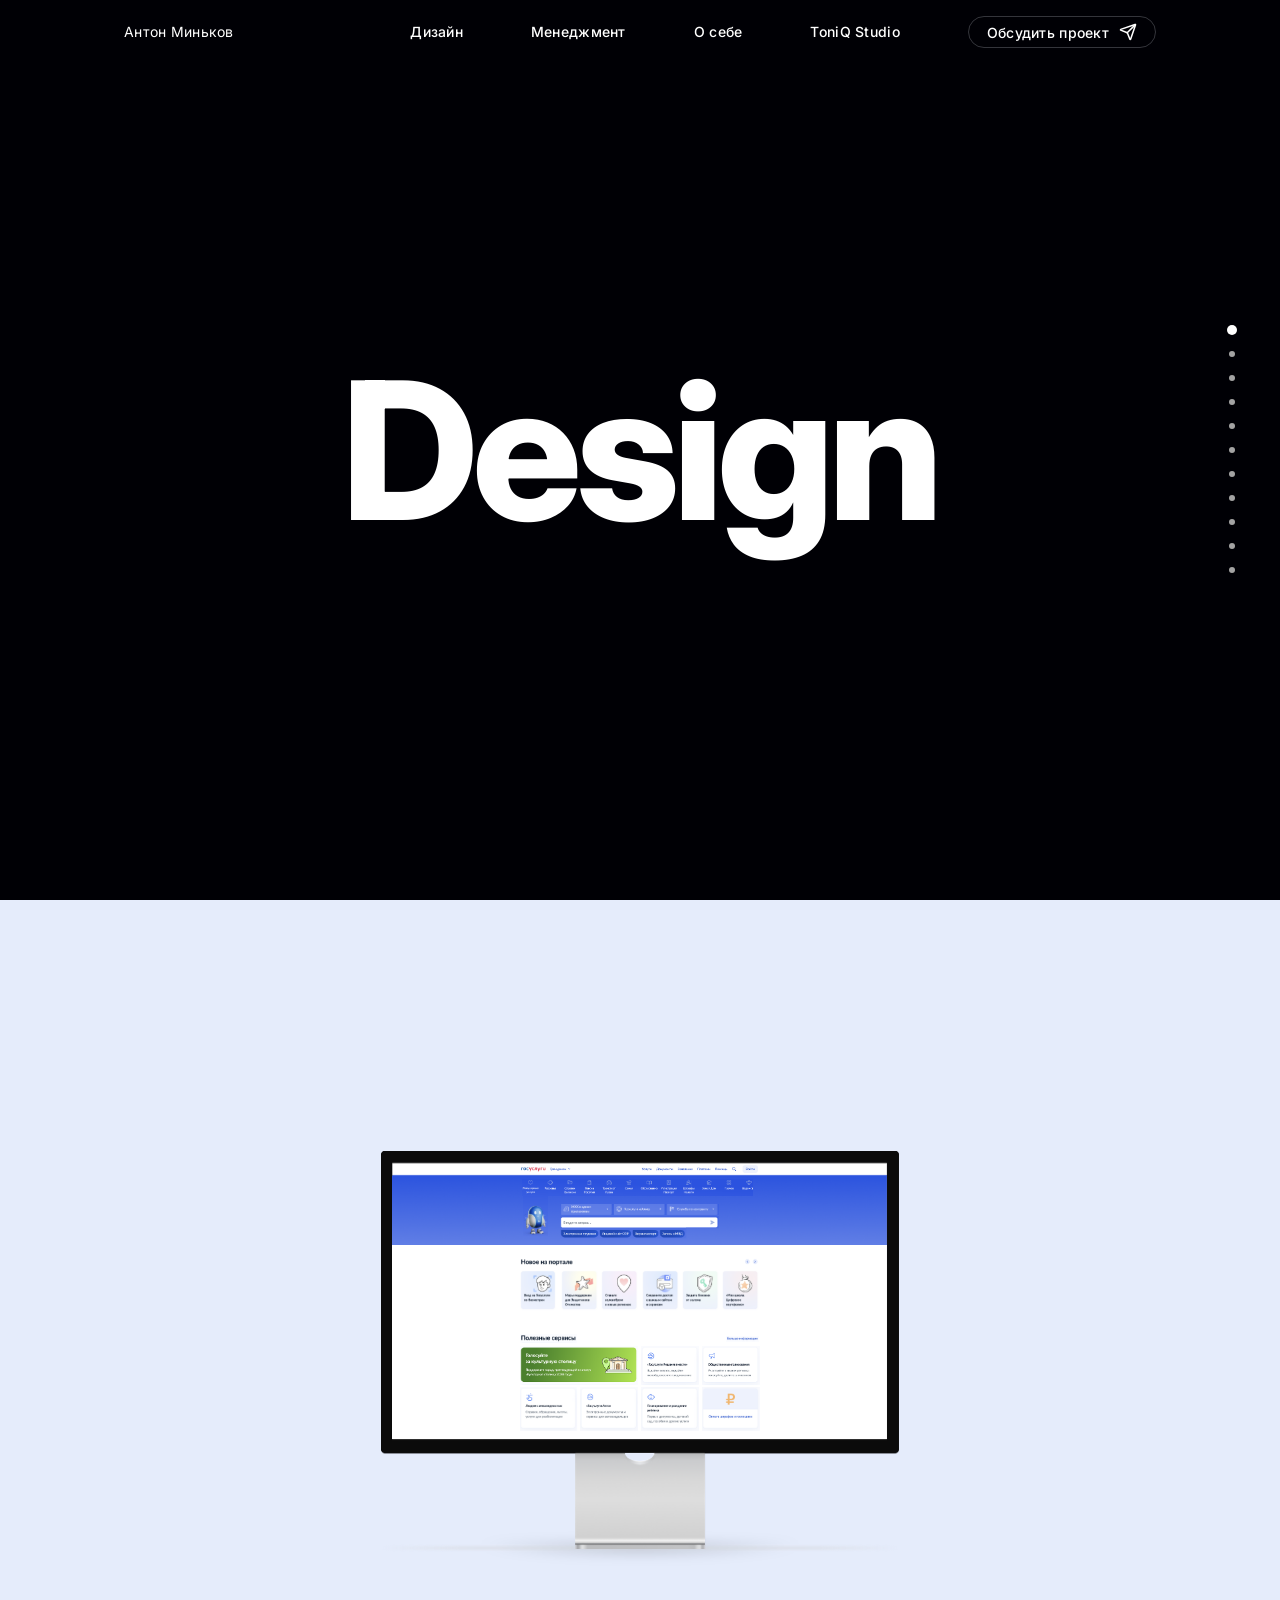
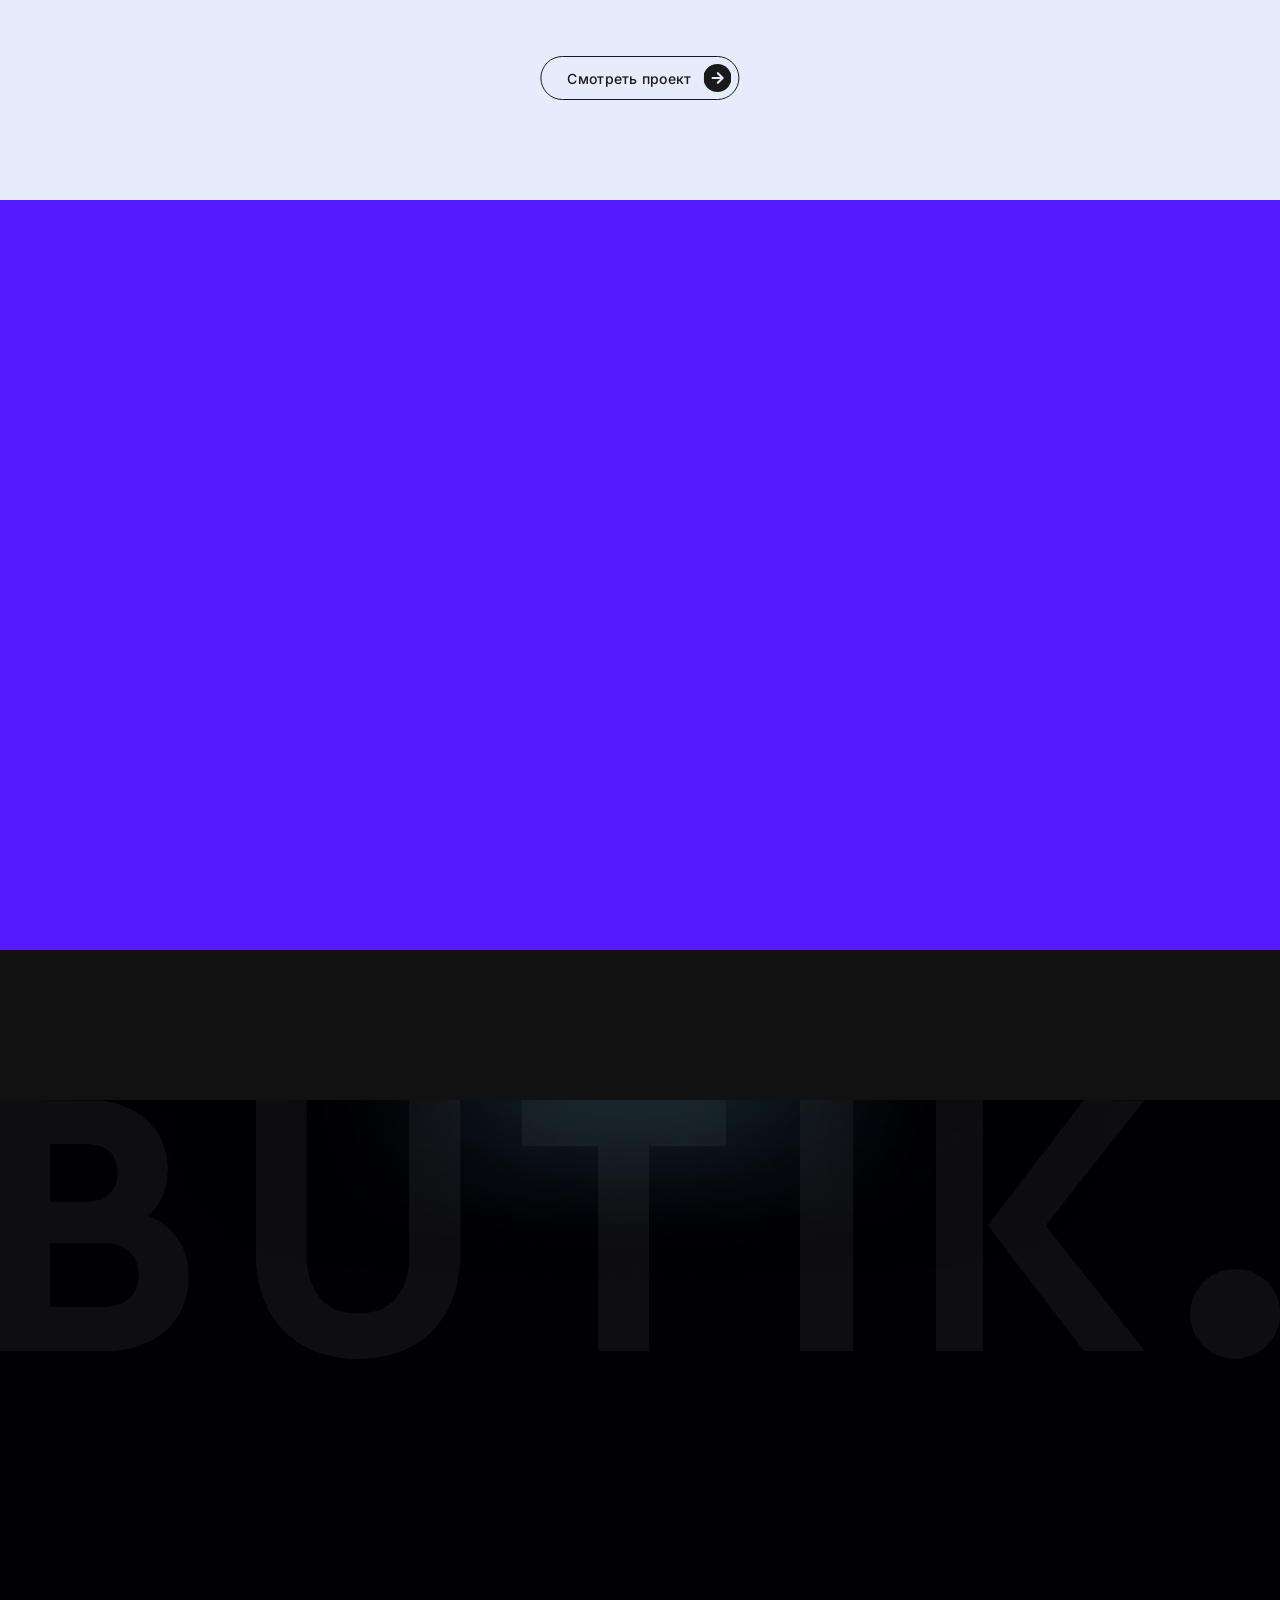
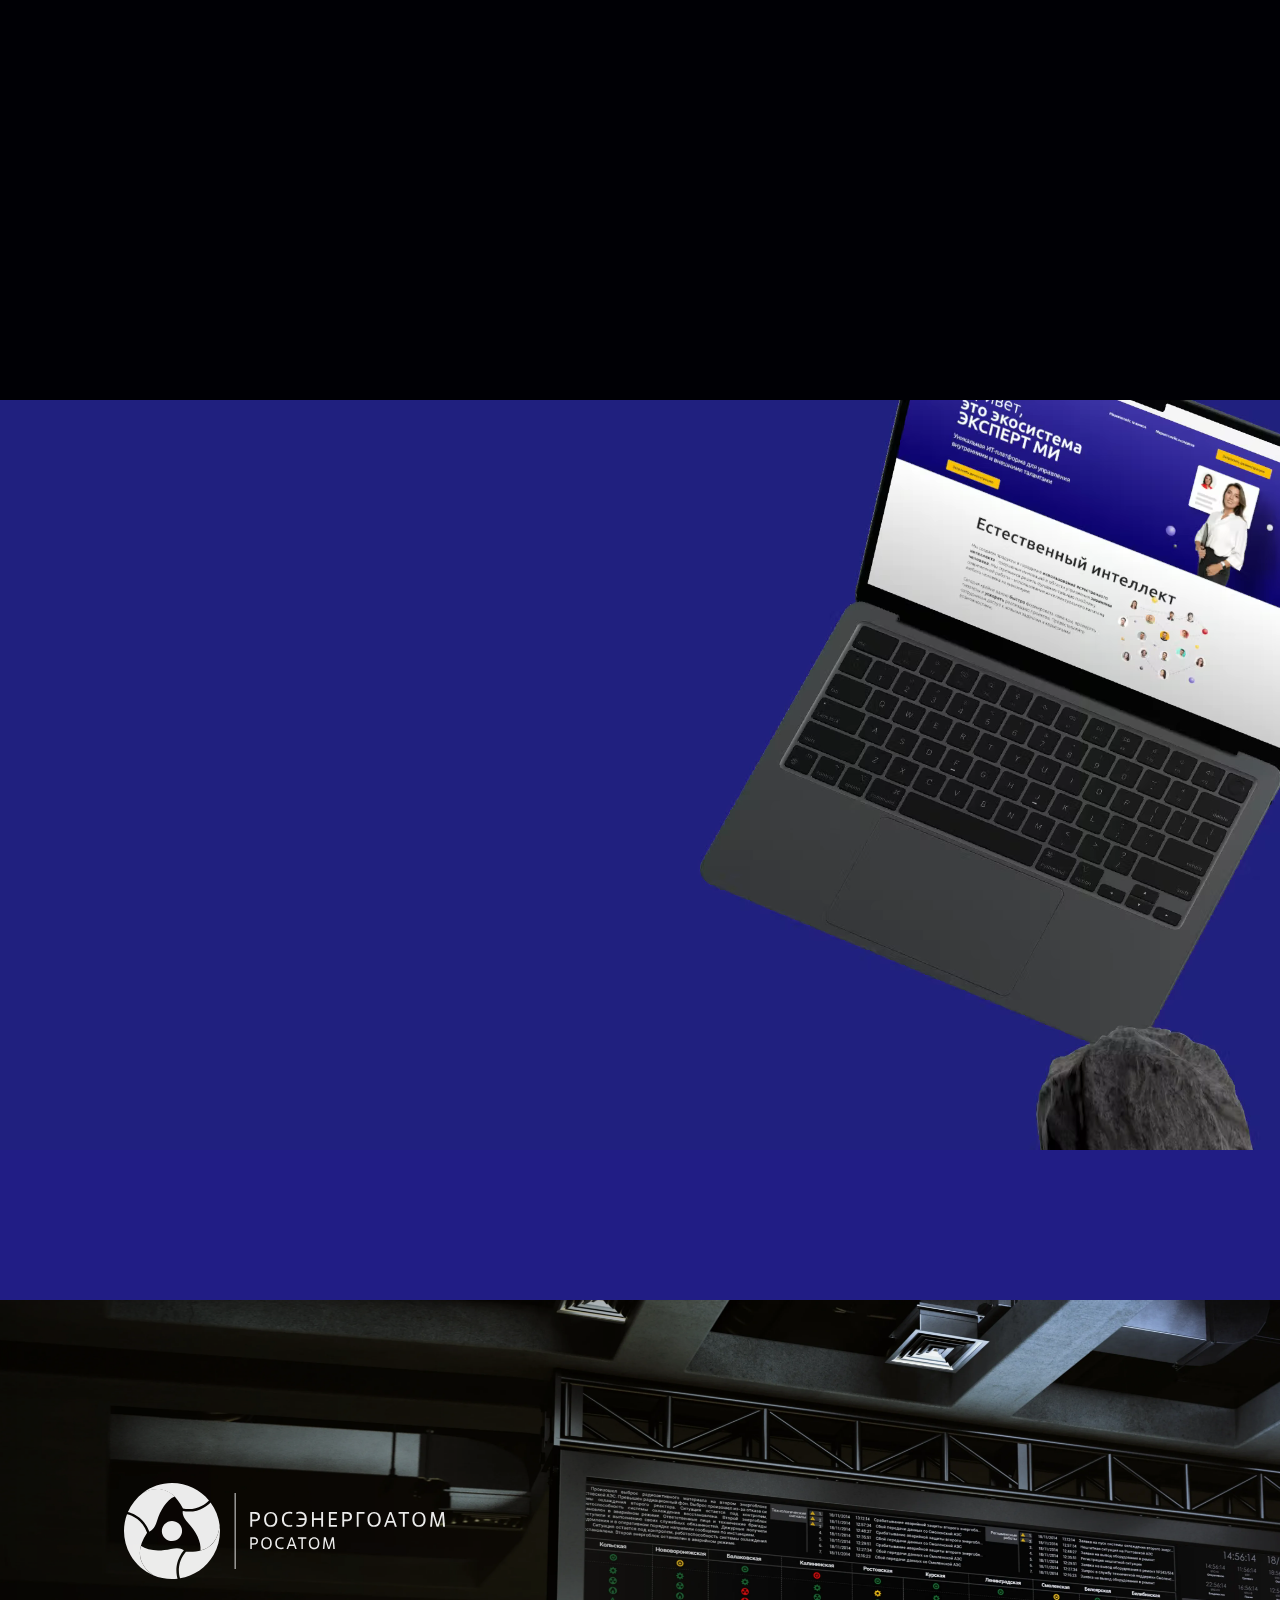
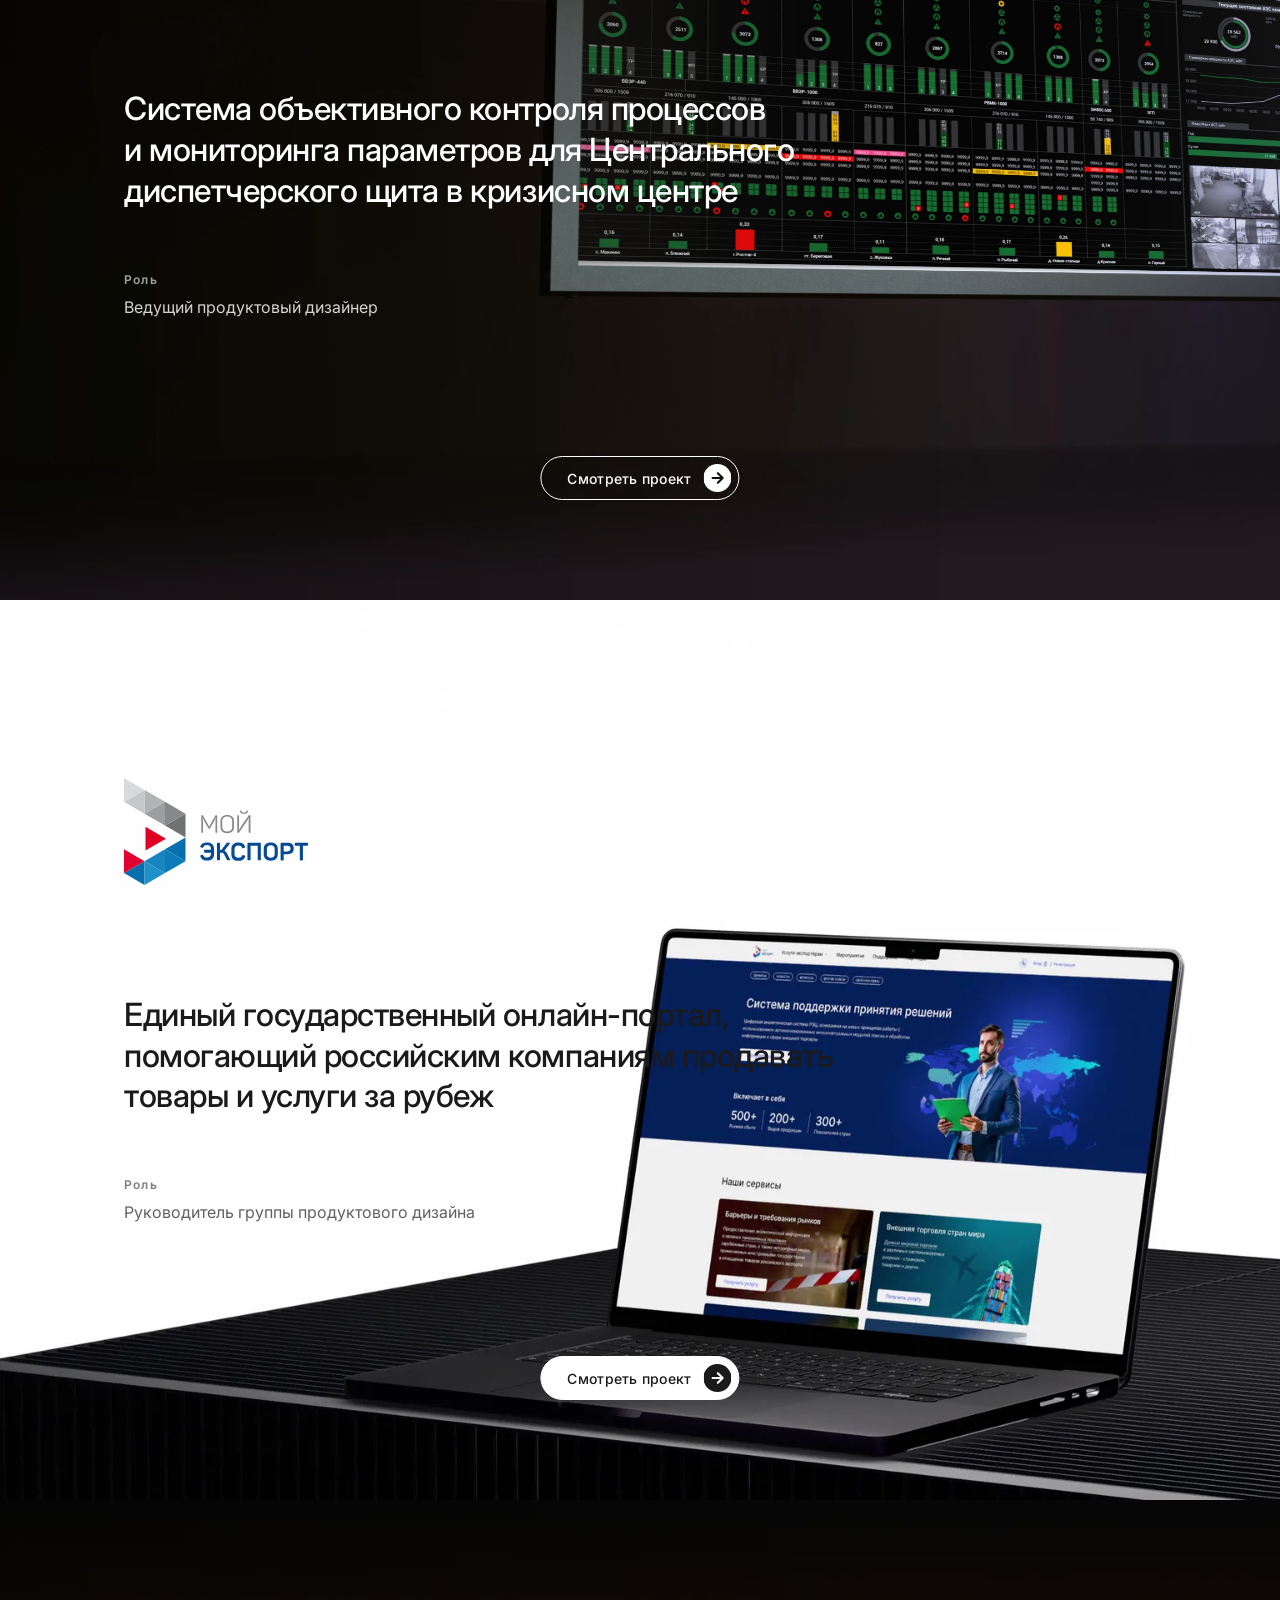
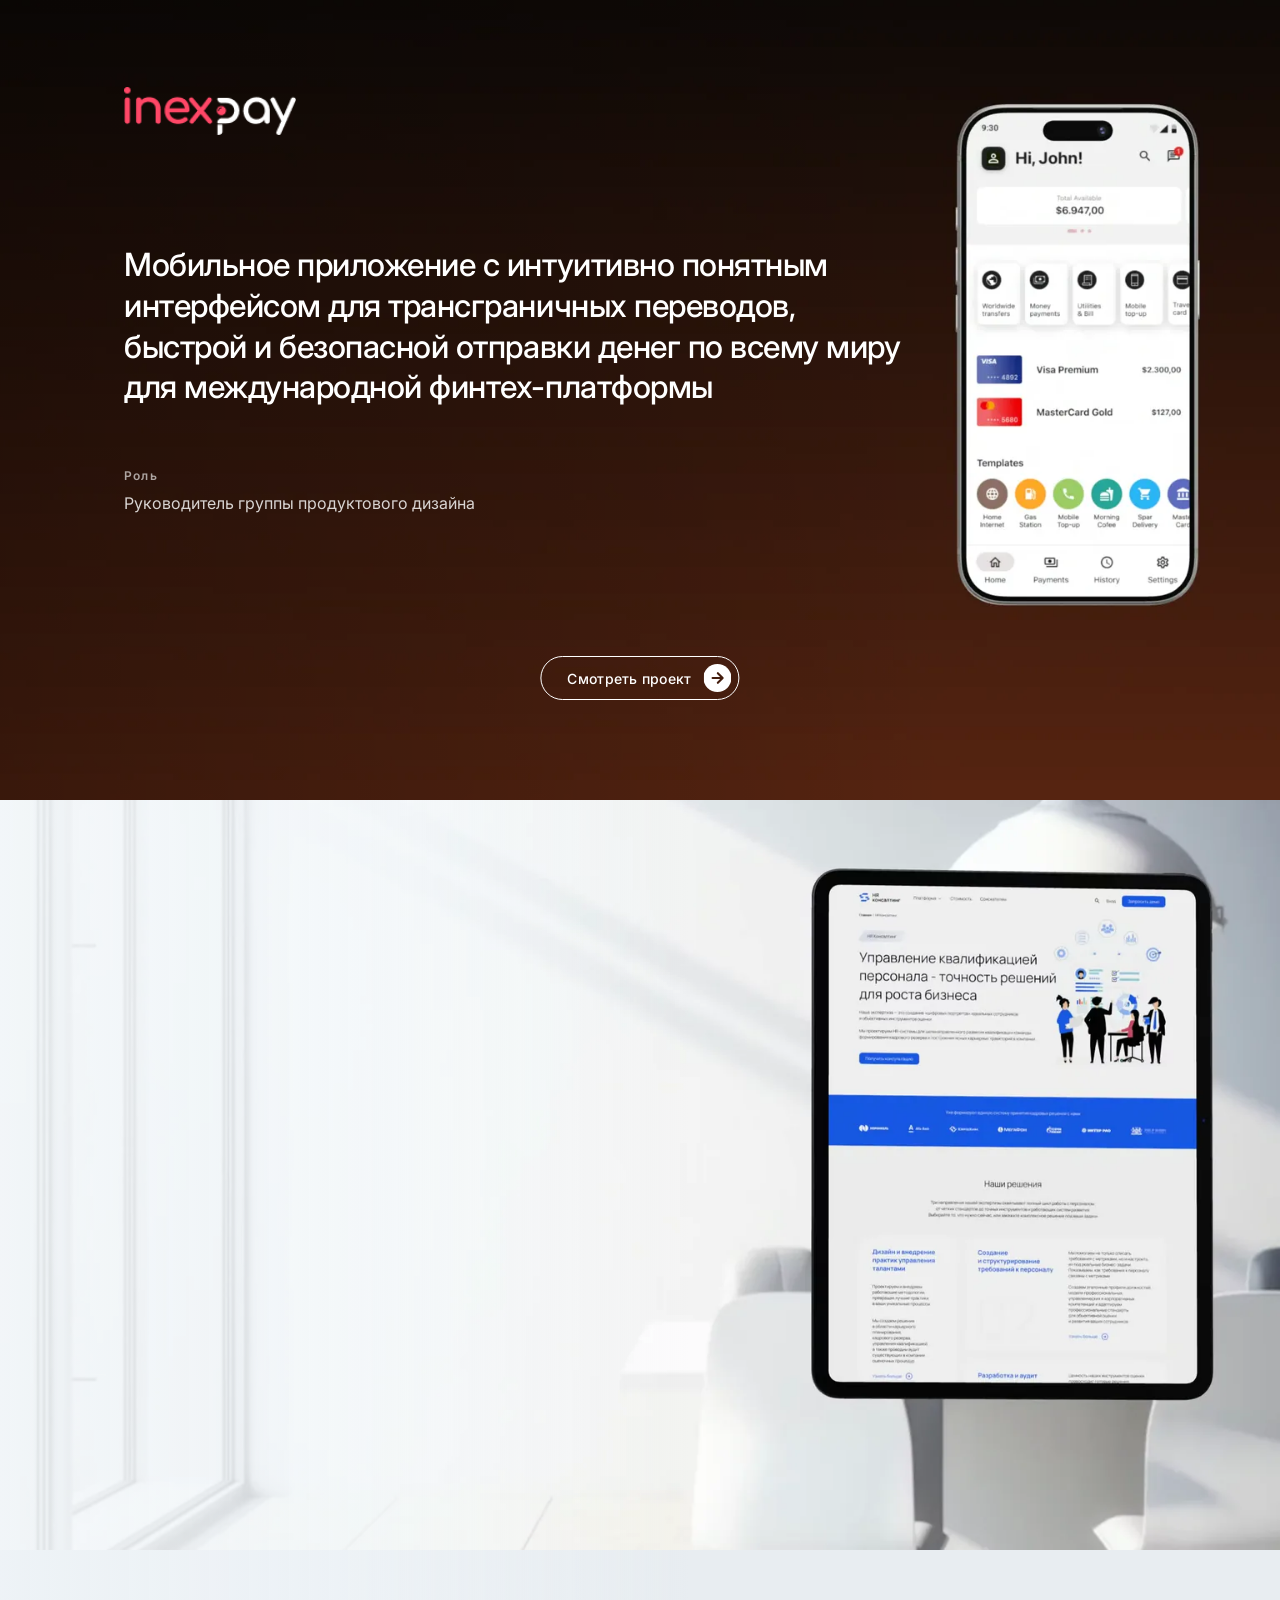
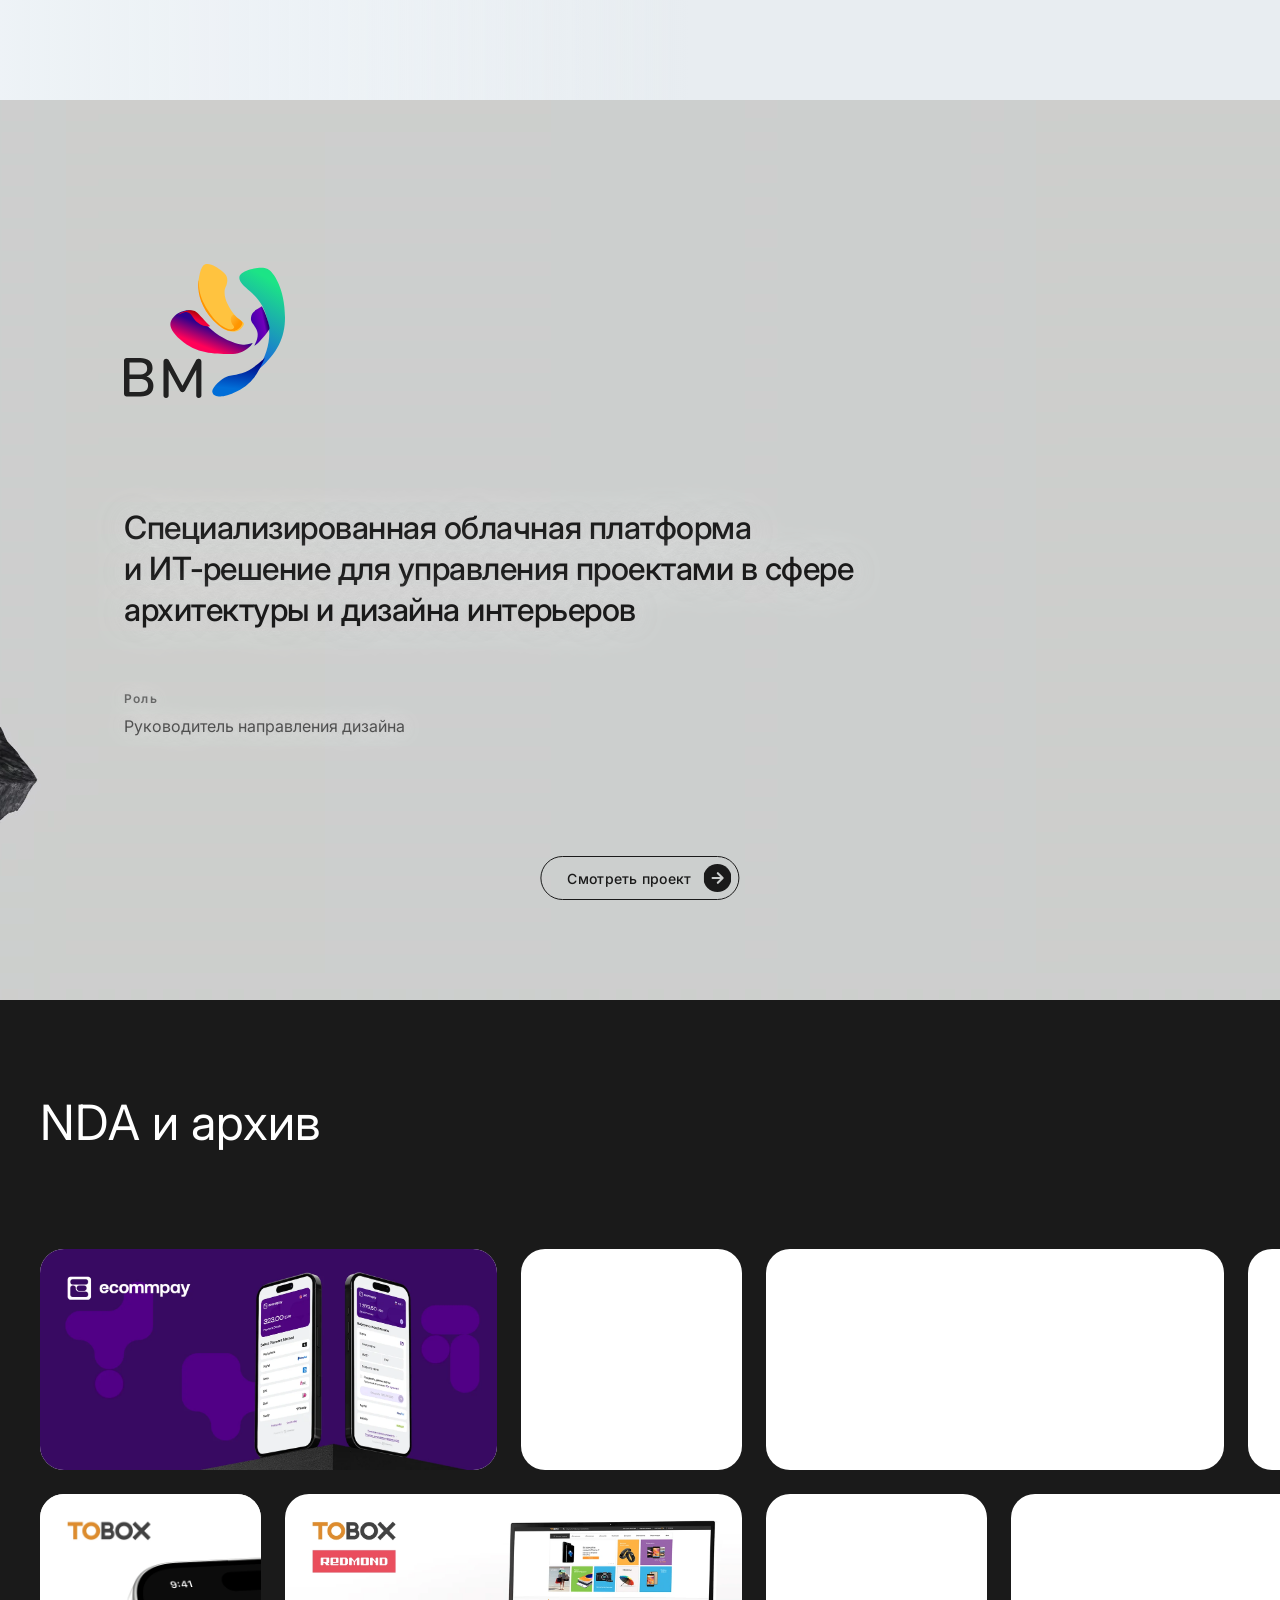
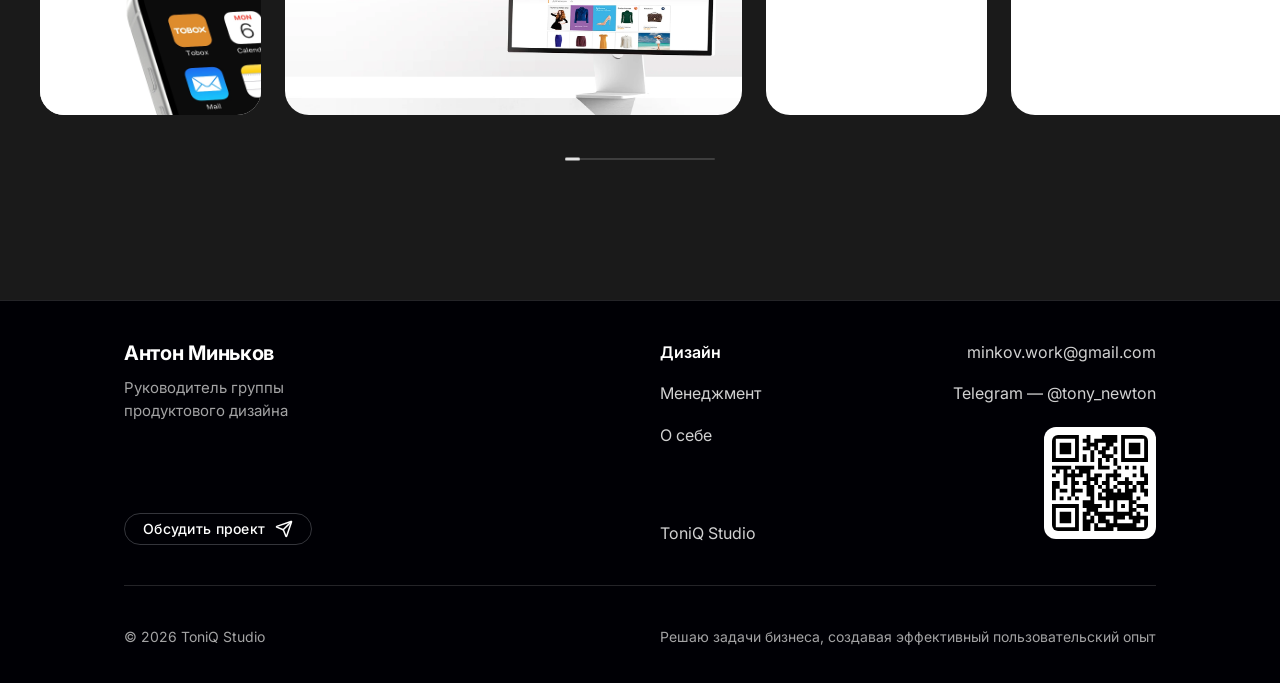
==== commit 1d29dc24: "Home seam: sphere gradient with live crosses, scroll-driven glint, static arc line; cropped and opti" ====
--- a/design.html
+++ b/design.html
@@ -9,7 +9,7 @@
 <link rel="preconnect" href="https://fonts.googleapis.com">
 <link rel="preconnect" href="https://fonts.gstatic.com" crossorigin>
 <link href="https://fonts.googleapis.com/css2?family=Inter:wght@400;500;600;700;800&display=swap" rel="stylesheet">
-<link rel="stylesheet" href="assets/css/style.css?v=49">
+<link rel="stylesheet" href="assets/css/style.css?v=76">
 <script>/* deep link: keep the page hidden until main.js jumps to the linked panel,
    so the top panel never flashes before the anchor settles */
 if(/^#p\d+$/.test(location.hash)){document.documentElement.classList.add('work-init');}
@@ -27,12 +27,14 @@
 <header class="navbar" id="navbar">
 	<nav class="nav">
 		<a class="logo" href="index.html">Антон Миньков</a>
+		<a class="logo-alt" href="switch-off-css.html">Switch Off CSS</a>
 		<div class="menu">
 			<a href="design.html">Дизайн</a>
 			<a href="management.html">Менеджмент</a>
-			<a href="kontakty.html">Контакты</a>
+			<a href="kontakty.html">О себе</a>
 			<a class="toniq-link" href="toniq-studio.html"><span class="toniq-text">ToniQ Studio</span><span class="toniq-bubbles" aria-hidden="true"><i></i><i></i><i></i><i></i><i></i><i></i><i></i><i></i><i></i><i></i><i></i><i></i><i></i><i></i><i></i><i></i><i></i><i></i><i></i><i></i><i></i><i></i><i></i><i></i><i></i><i></i><i></i><i></i><i></i><i></i><i></i><i></i><i></i><i></i></span></a>
 		</div>
+		<a class="nav-cta" href="kontakty.html"><span>Обсудить проект</span><span class="nav-cta-icon" aria-hidden="true"><svg viewBox="0 0 24 24" focusable="false"><path d="M14.536 21.686a.5.5 0 0 0 .937-.024l6.5-19a.496.496 0 0 0-.635-.635l-19 6.5a.5.5 0 0 0-.024.937l7.93 3.18a2 2 0 0 1 1.112 1.11z"/><path d="m21.854 2.147-10.94 10.939"/></svg><svg viewBox="0 0 24 24" focusable="false"><path d="M14.536 21.686a.5.5 0 0 0 .937-.024l6.5-19a.496.496 0 0 0-.635-.635l-19 6.5a.5.5 0 0 0-.024.937l7.93 3.18a2 2 0 0 1 1.112 1.11z"/><path d="m21.854 2.147-10.94 10.939"/></svg></span></a>
 	</nav>
 	<button class="hamburger" id="hamburger" aria-label="Меню"><span></span></button>
 </header>
@@ -40,13 +42,13 @@
 <div class="overlay">
 	<a href="design.html">Дизайн</a>
 	<a href="management.html">Менеджмент</a>
-	<a href="kontakty.html">Контакты</a>
+	<a href="kontakty.html">О себе</a>
 	<a href="toniq-studio.html">ToniQ Studio</a>
 </div>
 
 <main class="snap" id="snap">
 
-	<section class="panel panel--intro" id="intro" style="--bg:#1A1A1A" aria-labelledby="t00">
+	<section class="panel panel--intro" id="intro" style="--bg:#000005" aria-labelledby="t00">
 		<span class="panel-bg" aria-hidden="true"></span>
 		<div class="panel-inner">
 			<h2 class="panel-intro" id="t00">Design</h2>
@@ -171,7 +173,7 @@
 				<span class="gs-stand-medallion" aria-hidden="true"></span>
 			</div>
 		</div>
-		<a class="panel-btn" href="#"><span>Смотреть проект</span><svg class="btn-arrow" viewBox="0 0 32 32" aria-hidden="true" focusable="false"><circle cx="16" cy="16" r="16" fill="currentColor" mask="url(#btn-arrow-mask)"/></svg></a>
+		<a class="panel-btn" href="#"><span>Смотреть проект</span><svg class="btn-arrow" viewBox="0 0 32 32" aria-hidden="true" focusable="false"><defs><mask id="ba-fly-2" maskUnits="userSpaceOnUse" x="0" y="0" width="32" height="32"><rect x="0" y="0" width="32" height="32" fill="#fff"/><path class="fly-out" d="M10.5 16H21M16.5 10.5L22 16l-5.5 5.5" fill="none" stroke="#000" stroke-width="2.4" stroke-linecap="round" stroke-linejoin="round"/><path class="fly-in" d="M10.5 16H21M16.5 10.5L22 16l-5.5 5.5" fill="none" stroke="#000" stroke-width="2.4" stroke-linecap="round" stroke-linejoin="round"/></mask></defs><circle cx="16" cy="16" r="16" fill="currentColor" mask="url(#ba-fly-2)"/></svg></a>
 	</section>
 
 	<section class="panel" id="sfera" style="--bg:#531bfc" aria-labelledby="t02">
@@ -188,16 +190,16 @@
 				<p class="panel-role">Руководитель группы продуктового дизайна</p>
 			</div>
 		</div>
-		<a class="panel-btn" href="#"><span>Смотреть проект</span><svg class="btn-arrow" viewBox="0 0 32 32" aria-hidden="true" focusable="false"><circle cx="16" cy="16" r="16" fill="currentColor" mask="url(#btn-arrow-mask)"/></svg></a>
-	</section>
-
-	<section class="panel panel--butik" id="butik" style="--bg:#1a1a1a; --g1:#1a1a1a" aria-labelledby="t03">
+		<a class="panel-btn" href="#"><span>Смотреть проект</span><svg class="btn-arrow" viewBox="0 0 32 32" aria-hidden="true" focusable="false"><defs><mask id="ba-fly-3" maskUnits="userSpaceOnUse" x="0" y="0" width="32" height="32"><rect x="0" y="0" width="32" height="32" fill="#fff"/><path class="fly-out" d="M10.5 16H21M16.5 10.5L22 16l-5.5 5.5" fill="none" stroke="#000" stroke-width="2.4" stroke-linecap="round" stroke-linejoin="round"/><path class="fly-in" d="M10.5 16H21M16.5 10.5L22 16l-5.5 5.5" fill="none" stroke="#000" stroke-width="2.4" stroke-linecap="round" stroke-linejoin="round"/></mask></defs><circle cx="16" cy="16" r="16" fill="currentColor" mask="url(#ba-fly-3)"/></svg></a>
+	</section>
+
+	<section class="panel panel--butik" id="butik" style="--bg:#000005; --g1:#000005" aria-labelledby="t03">
 		<span class="panel-bg" aria-hidden="true"></span>
 		<img class="butik-mark" src="assets/logos/butik.svg" alt="" aria-hidden="true" loading="lazy" decoding="async">
 		<div class="panel-inner">
 			<div class="butik-content">
 				<div class="panel-text">
-					<h2 class="panel-title" id="t03">Фиджитал-универмаг<br>и&nbsp;экосистема цифровых продуктов</h2>
+					<h2 class="panel-title" id="t03">Фиджитал-универмаг и&nbsp;экосистема цифровых продуктов.<br>Топ-10 E-commerce в России 2019</h2>
 					<p class="panel-role-label">Роль</p>
 					<p class="panel-role">Руководитель направления дизайна</p>
 				</div>
@@ -207,7 +209,7 @@
 				</div>
 			</div>
 		</div>
-		<a class="panel-btn" href="#"><span>Смотреть проект</span><svg class="btn-arrow" viewBox="0 0 32 32" aria-hidden="true" focusable="false"><circle cx="16" cy="16" r="16" fill="currentColor" mask="url(#btn-arrow-mask)"/></svg></a>
+		<a class="panel-btn" href="#"><span>Смотреть проект</span><svg class="btn-arrow" viewBox="0 0 32 32" aria-hidden="true" focusable="false"><defs><mask id="ba-fly-4" maskUnits="userSpaceOnUse" x="0" y="0" width="32" height="32"><rect x="0" y="0" width="32" height="32" fill="#fff"/><path class="fly-out" d="M10.5 16H21M16.5 10.5L22 16l-5.5 5.5" fill="none" stroke="#000" stroke-width="2.4" stroke-linecap="round" stroke-linejoin="round"/><path class="fly-in" d="M10.5 16H21M16.5 10.5L22 16l-5.5 5.5" fill="none" stroke="#000" stroke-width="2.4" stroke-linecap="round" stroke-linejoin="round"/></mask></defs><circle cx="16" cy="16" r="16" fill="currentColor" mask="url(#ba-fly-4)"/></svg></a>
 	</section>
 
 	<section class="panel" id="expertme" style="--bg:#211D85; --g1:#211D85" aria-labelledby="t04">
@@ -219,12 +221,12 @@
 		<div class="panel-inner">
 			<div class="panel-text">
 				<span class="panel-logo panel-logo--color"><img src="assets/logos/expertme-wordmark-white.png" alt="ExpertMe" style="height:48px" loading="lazy" decoding="async"></span>
-				<h2 class="panel-title" id="t04">Уникальная цифровая B2B‑платформа и&nbsp;ИТ‑экосистема, созданная для&nbsp;эффективного управления персоналом, развития карьеры и&nbsp;привлечения внешних экспертов под&nbsp;конкретные проектные задачи бизнеса</h2>
+				<h2 class="panel-title" id="t04">Уникальная цифровая B2B-платформа и&nbsp;экосистема для&nbsp;эффективного управления персоналом, развития карьеры и&nbsp;привлечения внешних экспертов под&nbsp;задачи бизнеса</h2>
 				<p class="panel-role-label">Роль</p>
 				<p class="panel-role">Руководитель группы продуктового дизайна</p>
 			</div>
 		</div>
-		<a class="panel-btn" href="#"><span>Смотреть проект</span><svg class="btn-arrow" viewBox="0 0 32 32" aria-hidden="true" focusable="false"><circle cx="16" cy="16" r="16" fill="currentColor" mask="url(#btn-arrow-mask)"/></svg></a>
+		<a class="panel-btn" href="#"><span>Смотреть проект</span><svg class="btn-arrow" viewBox="0 0 32 32" aria-hidden="true" focusable="false"><defs><mask id="ba-fly-5" maskUnits="userSpaceOnUse" x="0" y="0" width="32" height="32"><rect x="0" y="0" width="32" height="32" fill="#fff"/><path class="fly-out" d="M10.5 16H21M16.5 10.5L22 16l-5.5 5.5" fill="none" stroke="#000" stroke-width="2.4" stroke-linecap="round" stroke-linejoin="round"/><path class="fly-in" d="M10.5 16H21M16.5 10.5L22 16l-5.5 5.5" fill="none" stroke="#000" stroke-width="2.4" stroke-linecap="round" stroke-linejoin="round"/></mask></defs><circle cx="16" cy="16" r="16" fill="currentColor" mask="url(#ba-fly-5)"/></svg></a>
 	</section>
 
 	<section class="panel" id="rosatom" style="--bg:url('../img/bg/videowall.webp?v=4') center / cover no-repeat; --g1:#1a1a1a" aria-labelledby="t07">
@@ -232,29 +234,29 @@
 		<div class="panel-inner">
 			<div class="panel-text">
 				<span class="panel-logo"><img src="assets/logos/rosatom.svg" alt="Росэнергоатом" style="height:96px" loading="lazy" decoding="async"></span>
-				<h2 class="panel-title" id="t07">Система объективного<br>контроля процессов<br>и&nbsp;мониторинга параметров<br>для&nbsp;Центрального<br>диспетчерского щита<br>в&nbsp;кризисном центре</h2>
+				<h2 class="panel-title" id="t07">Система объективного контроля процессов и&nbsp;мониторинга параметров для&nbsp;Центрального диспетчерского щита в&nbsp;кризисном центре</h2>
 				<p class="panel-role-label">Роль</p>
 				<p class="panel-role">Ведущий продуктовый дизайнер</p>
 			</div>
 		</div>
-		<a class="panel-btn" href="#"><span>Смотреть проект</span><svg class="btn-arrow" viewBox="0 0 32 32" aria-hidden="true" focusable="false"><circle cx="16" cy="16" r="16" fill="currentColor" mask="url(#btn-arrow-mask)"/></svg></a>
+		<a class="panel-btn" href="#"><span>Смотреть проект</span><svg class="btn-arrow" viewBox="0 0 32 32" aria-hidden="true" focusable="false"><defs><mask id="ba-fly-6" maskUnits="userSpaceOnUse" x="0" y="0" width="32" height="32"><rect x="0" y="0" width="32" height="32" fill="#fff"/><path class="fly-out" d="M10.5 16H21M16.5 10.5L22 16l-5.5 5.5" fill="none" stroke="#000" stroke-width="2.4" stroke-linecap="round" stroke-linejoin="round"/><path class="fly-in" d="M10.5 16H21M16.5 10.5L22 16l-5.5 5.5" fill="none" stroke="#000" stroke-width="2.4" stroke-linecap="round" stroke-linejoin="round"/></mask></defs><circle cx="16" cy="16" r="16" fill="currentColor" mask="url(#ba-fly-6)"/></svg></a>
 	</section>
 
 	<section class="panel panel--light" id="myexport" style="--bg:#FFFFFF" aria-labelledby="t06">
 		<span class="panel-bg" aria-hidden="true">
-			<video class="panel-video" poster="assets/video/myexport-poster.webp?v=2" muted playsinline preload="none" disablepictureinpicture disableremoteplayback>
-				<source data-src="assets/video/myexport-panel.webm?v=2" type="video/webm">
+			<video class="panel-video" poster="assets/video/myexport-poster.webp?v=3" muted loop playsinline preload="none" disablepictureinpicture disableremoteplayback>
+				<source data-src="assets/video/myexport-panel.webm?v=3" type="video/webm">
 			</video>
 		</span>
 		<div class="panel-inner">
 			<div class="panel-text">
 				<span class="panel-logo"><img src="assets/logos/myexport.svg" alt="Мой экспорт" style="height:107px" loading="lazy" decoding="async"></span>
-				<h2 class="panel-title" id="t06">Единый государственный<br>онлайн-портал для&nbsp;бизнеса,<br>помогающий российским<br>компаниям продавать товары<br>и&nbsp;услуги за&nbsp;рубеж</h2>
+				<h2 class="panel-title" id="t06">Единый государственный онлайн-портал, помогающий российским компаниям продавать товары и&nbsp;услуги за&nbsp;рубеж</h2>
 				<p class="panel-role-label">Роль</p>
 				<p class="panel-role">Руководитель группы продуктового дизайна</p>
 			</div>
 		</div>
-		<a class="panel-btn" href="#"><span>Смотреть проект</span><svg class="btn-arrow" viewBox="0 0 32 32" aria-hidden="true" focusable="false"><circle cx="16" cy="16" r="16" fill="currentColor" mask="url(#btn-arrow-mask)"/></svg></a>
+		<a class="panel-btn" href="#"><span>Смотреть проект</span><svg class="btn-arrow" viewBox="0 0 32 32" aria-hidden="true" focusable="false"><defs><mask id="ba-fly-7" maskUnits="userSpaceOnUse" x="0" y="0" width="32" height="32"><rect x="0" y="0" width="32" height="32" fill="#fff"/><path class="fly-out" d="M10.5 16H21M16.5 10.5L22 16l-5.5 5.5" fill="none" stroke="#000" stroke-width="2.4" stroke-linecap="round" stroke-linejoin="round"/><path class="fly-in" d="M10.5 16H21M16.5 10.5L22 16l-5.5 5.5" fill="none" stroke="#000" stroke-width="2.4" stroke-linecap="round" stroke-linejoin="round"/></mask></defs><circle cx="16" cy="16" r="16" fill="currentColor" mask="url(#ba-fly-7)"/></svg></a>
 	</section>
 
 	<section class="panel" id="inexpay" style="--bg:#1A1A1A" aria-labelledby="t05">
@@ -266,12 +268,12 @@
 		<div class="panel-inner">
 			<div class="panel-text">
 				<span class="panel-logo panel-logo--color"><img src="assets/logos/inexpay-pay-white.png" alt="InexPay" style="height:48px" loading="lazy" decoding="async"></span>
-				<h2 class="panel-title" id="t05">Мобильное приложение — финтех-платформа с&nbsp;интуитивным интерфейсом для&nbsp;международных переводов, быстрой и&nbsp;безопасной отправки денег по&nbsp;всему миру</h2>
+				<h2 class="panel-title" id="t05">Мобильное приложение с&nbsp;интуитивно понятным интерфейсом для&nbsp;трансграничных переводов, быстрой и&nbsp;безопасной отправки денег по&nbsp;всему миру для&nbsp;международной финтех-платформы</h2>
 				<p class="panel-role-label">Роль</p>
 				<p class="panel-role">Руководитель группы продуктового дизайна</p>
 			</div>
 		</div>
-		<a class="panel-btn" href="#"><span>Смотреть проект</span><svg class="btn-arrow" viewBox="0 0 32 32" aria-hidden="true" focusable="false"><circle cx="16" cy="16" r="16" fill="currentColor" mask="url(#btn-arrow-mask)"/></svg></a>
+		<a class="panel-btn" href="#"><span>Смотреть проект</span><svg class="btn-arrow" viewBox="0 0 32 32" aria-hidden="true" focusable="false"><defs><mask id="ba-fly-8" maskUnits="userSpaceOnUse" x="0" y="0" width="32" height="32"><rect x="0" y="0" width="32" height="32" fill="#fff"/><path class="fly-out" d="M10.5 16H21M16.5 10.5L22 16l-5.5 5.5" fill="none" stroke="#000" stroke-width="2.4" stroke-linecap="round" stroke-linejoin="round"/><path class="fly-in" d="M10.5 16H21M16.5 10.5L22 16l-5.5 5.5" fill="none" stroke="#000" stroke-width="2.4" stroke-linecap="round" stroke-linejoin="round"/></mask></defs><circle cx="16" cy="16" r="16" fill="currentColor" mask="url(#ba-fly-8)"/></svg></a>
 	</section>
 
 	<section class="panel panel--light" id="skillstech" style="--bg:#e8edf1; --g1:#e8edf1" aria-labelledby="t12">
@@ -283,12 +285,12 @@
 		<div class="panel-inner">
 			<div class="panel-text">
 				<span class="panel-logo"><img src="assets/logos/st-dark.svg" alt="СкиллсТек" style="height:48px" loading="lazy" decoding="async"></span>
-				<h2 class="panel-title" id="t12">Цифровые продукты для&nbsp;ИТ‑платформы для&nbsp;управления персоналом</h2>
+				<h2 class="panel-title" id="t12">ИТ-система для&nbsp;навыкоцентричного управления персоналом, использующая агентный ИИ и&nbsp;HR-методологии для&nbsp;автоматического сбора данных о&nbsp;сотрудниках и&nbsp;создания их&nbsp;цифровых двойников</h2>
 				<p class="panel-role-label">Роль</p>
 				<p class="panel-role">Руководитель направления дизайна</p>
 			</div>
 		</div>
-		<a class="panel-btn" href="#"><span>Смотреть проект</span><svg class="btn-arrow" viewBox="0 0 32 32" aria-hidden="true" focusable="false"><circle cx="16" cy="16" r="16" fill="currentColor" mask="url(#btn-arrow-mask)"/></svg></a>
+		<a class="panel-btn" href="#"><span>Смотреть проект</span><svg class="btn-arrow" viewBox="0 0 32 32" aria-hidden="true" focusable="false"><defs><mask id="ba-fly-9" maskUnits="userSpaceOnUse" x="0" y="0" width="32" height="32"><rect x="0" y="0" width="32" height="32" fill="#fff"/><path class="fly-out" d="M10.5 16H21M16.5 10.5L22 16l-5.5 5.5" fill="none" stroke="#000" stroke-width="2.4" stroke-linecap="round" stroke-linejoin="round"/><path class="fly-in" d="M10.5 16H21M16.5 10.5L22 16l-5.5 5.5" fill="none" stroke="#000" stroke-width="2.4" stroke-linecap="round" stroke-linejoin="round"/></mask></defs><circle cx="16" cy="16" r="16" fill="currentColor" mask="url(#ba-fly-9)"/></svg></a>
 	</section>
 
 	<section class="panel panel--light" id="bm" style="--bg:#CECECE" aria-labelledby="t10">
@@ -305,47 +307,43 @@
 				<p class="panel-role">Руководитель направления дизайна</p>
 			</div>
 		</div>
-		<a class="panel-btn" href="#"><span>Смотреть проект</span><svg class="btn-arrow" viewBox="0 0 32 32" aria-hidden="true" focusable="false"><circle cx="16" cy="16" r="16" fill="currentColor" mask="url(#btn-arrow-mask)"/></svg></a>
+		<a class="panel-btn" href="#"><span>Смотреть проект</span><svg class="btn-arrow" viewBox="0 0 32 32" aria-hidden="true" focusable="false"><defs><mask id="ba-fly-10" maskUnits="userSpaceOnUse" x="0" y="0" width="32" height="32"><rect x="0" y="0" width="32" height="32" fill="#fff"/><path class="fly-out" d="M10.5 16H21M16.5 10.5L22 16l-5.5 5.5" fill="none" stroke="#000" stroke-width="2.4" stroke-linecap="round" stroke-linejoin="round"/><path class="fly-in" d="M10.5 16H21M16.5 10.5L22 16l-5.5 5.5" fill="none" stroke="#000" stroke-width="2.4" stroke-linecap="round" stroke-linejoin="round"/></mask></defs><circle cx="16" cy="16" r="16" fill="currentColor" mask="url(#ba-fly-10)"/></svg></a>
 	</section>
 
 	<section class="panel panel--nda" id="nda" style="--bg:#1A1A1A; --g1:#1A1A1A" aria-labelledby="t17">
 		<span class="panel-bg" aria-hidden="true"></span>
 		<div class="nda-head">
-			<h2 class="panel-link" id="t17">NDA и&nbsp;Архив</h2>
+			<h2 class="panel-link" id="t17">NDA и&nbsp;архив</h2>
 		</div>
 		<div class="nda-viewport" aria-hidden="true">
 			<div class="nda-track" id="ndaTrack">
-				<div class="nda-block">
-					<span class="nda-card nda-card--wide"></span>
-					<span class="nda-card nda-card--sky"></span>
-					<span class="nda-card nda-card--mist"></span>
-					<span class="nda-card nda-card--wide nda-card--sage"></span>
-					<span class="nda-card nda-card--wide"></span>
-					<span class="nda-card nda-card--azure"></span>
-				</div>
-				<div class="nda-block">
-					<span class="nda-card nda-card--wide nda-card--mist"></span>
-					<span class="nda-card nda-card--azure"></span>
-					<span class="nda-card nda-card--wide"></span>
-					<span class="nda-card nda-card--sky"></span>
-					<span class="nda-card nda-card--navy"></span>
-					<span class="nda-card nda-card--wide"></span>
-				</div>
-				<div class="nda-block">
-					<span class="nda-card"></span>
-					<span class="nda-card nda-card--wide nda-card--sky"></span>
-					<span class="nda-card nda-card--wide"></span>
-					<span class="nda-card nda-card--violet"></span>
-					<span class="nda-card nda-card--ink"></span>
-					<span class="nda-card nda-card--wide nda-card--azure"></span>
-				</div>
-				<div class="nda-block">
-					<span class="nda-card nda-card--sage"></span>
-					<span class="nda-card nda-card--wide"></span>
-					<span class="nda-card nda-card--navy"></span>
-					<span class="nda-card nda-card--wide nda-card--mist"></span>
-					<span class="nda-card nda-card--wide"></span>
-					<span class="nda-card nda-card--sky"></span>
+				<div class="nda-row">
+					<span class="nda-card nda-card--wide"><img src="assets/cards/01.webp" alt="" loading="lazy" decoding="async"></span>
+					<span class="nda-card"><img src="assets/cards/18.webp" alt="" loading="lazy" decoding="async"></span>
+					<span class="nda-card nda-card--wide"><img src="assets/cards/17.webp" alt="" loading="lazy" decoding="async"></span>
+					<span class="nda-card"><img src="assets/cards/02.webp" alt="" loading="lazy" decoding="async"></span>
+					<span class="nda-card nda-card--wide"><img src="assets/cards/03.webp" alt="" loading="lazy" decoding="async"></span>
+					<span class="nda-card"><img src="assets/cards/24.webp" alt="" loading="lazy" decoding="async"></span>
+					<span class="nda-card"><img src="assets/cards/19.webp" alt="" loading="lazy" decoding="async"></span>
+					<span class="nda-card nda-card--wide"><img src="assets/cards/06.webp" alt="" loading="lazy" decoding="async"></span>
+					<span class="nda-card nda-card--wide"><img src="assets/cards/08.webp" alt="" loading="lazy" decoding="async"></span>
+					<span class="nda-card"><img src="assets/cards/21.webp" alt="" loading="lazy" decoding="async"></span>
+					<span class="nda-card nda-card--wide"><img src="assets/cards/23.webp" alt="" loading="lazy" decoding="async"></span>
+					<span class="nda-card"><img src="assets/cards/05.webp" alt="" loading="lazy" decoding="async"></span>
+				</div>
+				<div class="nda-row">
+					<span class="nda-card"><img src="assets/cards/12.webp" alt="" loading="lazy" decoding="async"></span>
+					<span class="nda-card nda-card--wide"><img src="assets/cards/11.webp" alt="" loading="lazy" decoding="async"></span>
+					<span class="nda-card"><img src="assets/cards/04.webp" alt="" loading="lazy" decoding="async"></span>
+					<span class="nda-card nda-card--wide"><img src="assets/cards/20.webp" alt="" loading="lazy" decoding="async"></span>
+					<span class="nda-card"><img src="assets/cards/09.webp" alt="" loading="lazy" decoding="async"></span>
+					<span class="nda-card nda-card--wide"><img src="assets/cards/10.webp" alt="" loading="lazy" decoding="async"></span>
+					<span class="nda-card nda-card--wide"><img src="assets/cards/13.webp" alt="" loading="lazy" decoding="async"></span>
+					<span class="nda-card"><img src="assets/cards/07.webp" alt="" loading="lazy" decoding="async"></span>
+					<span class="nda-card"><img src="assets/cards/14.webp" alt="" loading="lazy" decoding="async"></span>
+					<span class="nda-card nda-card--wide"><img src="assets/cards/22.webp" alt="" loading="lazy" decoding="async"></span>
+					<span class="nda-card"><img src="assets/cards/15.webp" alt="" loading="lazy" decoding="async"></span>
+					<span class="nda-card nda-card--wide"><img src="assets/cards/16.webp" alt="" loading="lazy" decoding="async"></span>
 				</div>
 			</div>
 		</div>
@@ -362,12 +360,13 @@
 				<div class="sfooter-brand">
 					<a class="sfooter-name" href="index.html">Антон Миньков</a>
 					<p class="sfooter-role">Руководитель группы продуктового дизайна</p>
+					<a class="nav-cta sfooter-cta" href="kontakty.html"><span>Обсудить проект</span><span class="nav-cta-icon" aria-hidden="true"><svg viewBox="0 0 24 24" focusable="false"><path d="M14.536 21.686a.5.5 0 0 0 .937-.024l6.5-19a.496.496 0 0 0-.635-.635l-19 6.5a.5.5 0 0 0-.024.937l7.93 3.18a2 2 0 0 1 1.112 1.11z"/><path d="m21.854 2.147-10.94 10.939"/></svg><svg viewBox="0 0 24 24" focusable="false"><path d="M14.536 21.686a.5.5 0 0 0 .937-.024l6.5-19a.496.496 0 0 0-.635-.635l-19 6.5a.5.5 0 0 0-.024.937l7.93 3.18a2 2 0 0 1 1.112 1.11z"/><path d="m21.854 2.147-10.94 10.939"/></svg></span></a>
 				</div>
 				<nav class="sfooter-nav" aria-label="Разделы сайта">
 					<ul>
 						<li><a href="design.html" aria-current="page">Дизайн</a></li>
 						<li><a href="management.html">Менеджмент</a></li>
-						<li><a href="kontakty.html">Контакты</a></li>
+						<li><a href="kontakty.html">О себе</a></li>
 						<li><a class="toniq-link" href="toniq-studio.html"><span class="toniq-text">ToniQ Studio</span><span class="toniq-bubbles" aria-hidden="true"><i></i><i></i><i></i><i></i><i></i><i></i><i></i><i></i><i></i><i></i><i></i><i></i><i></i><i></i><i></i><i></i><i></i><i></i><i></i><i></i><i></i><i></i><i></i><i></i><i></i><i></i><i></i><i></i><i></i><i></i><i></i><i></i><i></i><i></i></span></a></li>
 					</ul>
 				</nav>
@@ -382,8 +381,8 @@
 				</div>
 			</div>
 			<div class="sfooter-bottom">
-				<p class="sfooter-copy">© <span class="sfooter-year">2026</span> Антон Миньков</p>
-				<p class="sfooter-tagline">Решаю задачи бизнеса через эффективный пользовательский опыт</p>
+				<p class="sfooter-copy">© <span class="sfooter-year">2026</span> ToniQ Studio</p>
+				<p class="sfooter-tagline">Решаю задачи бизнеса, создавая эффективный пользовательский опыт</p>
 			</div>
 		</div>
 	</footer>
@@ -408,6 +407,6 @@
 	<svg viewBox="0 0 24 24" aria-hidden="true" focusable="false"><path d="M12 19V5M6 11l6-6 6 6"/></svg>
 </button>
 
-<script src="assets/js/main.js?v=32"></script>
+<script src="assets/js/main.js?v=45"></script>
 </body>
 </html>
--- a/assets/css/style.css
+++ b/assets/css/style.css
@@ -16,6 +16,9 @@
   --ghost: #dcdcdc;
   --vl-gap: clamp(120px, 25.3125vw, 324px);
   --maxw: 1280px;
+  --gutter: 40px;
+  /* distance from the viewport edge to the hero copy and the header items */
+  --edge: 124px;
 }
 
 * { margin: 0; padding: 0; box-sizing: border-box; }
@@ -45,9 +48,45 @@
   display: flex;
   align-items: center;
   justify-content: space-between;
-  padding: 22px 40px;
-  height: 62px;
-  transition: background .35s ease, box-shadow .35s ease, padding .35s ease, height .35s ease;
+  height: 64px;
+  padding-left: var(--edge);
+  /* anchor the right side to the true window edge: pages whose scrollbar takes
+     layout space vs. the design page (scrollbar hidden) otherwise shift the
+     menu/CTA sideways by the scrollbar width */
+  padding-right: calc(var(--edge) - (100vw - 100%));
+  transition: height .42s cubic-bezier(.22, 1, .36, 1), background .35s ease, box-shadow .35s ease;
+}
+
+/* The frosted bar is its own layer, so it can slide in AND out; the copy on top
+   never moves, which means the reverse (scrolling back up) animates too. */
+.navbar::before {
+  content: "";
+  position: absolute;
+  inset: 0;
+  z-index: -1;
+  background: rgba(255, 255, 255, .94);
+  -webkit-backdrop-filter: blur(14px);
+  backdrop-filter: blur(14px);
+  box-shadow: 0 1px 0 rgba(0, 0, 0, .06);
+  opacity: 0;
+  transform: translateY(-100%);
+  transition: opacity .35s ease, transform .42s cubic-bezier(.22, 1, .36, 1);
+  pointer-events: none;
+}
+
+.navbar.scrolled::before { opacity: 1; transform: translateY(0); }
+
+/* Home page: once the hero is passed the header is off-screen (it is absolute
+   while unscrolled), so the whole header - frost and copy together - slides in
+   and out as one block. Everywhere else only the frost slides, so the
+   transparent header stays put. */
+body.home .navbar::before { transition: none; }
+
+body.home .navbar.scrolled { animation: navDrop .42s cubic-bezier(.22, 1, .36, 1); }
+
+@keyframes navDrop {
+  from { transform: translateY(-100%); opacity: 0; }
+  to   { transform: translateY(0);     opacity: 1; }
 }
 
 .nav {
@@ -55,53 +94,69 @@
   align-items: center;
   justify-content: space-between;
   width: 100%;
-  max-width: 1280px;
-  margin: 0 auto;
-}
-
-.navbar .logo {
-  font-size: 16px;
+  height: 100%;
+  margin: 0;
+}
+
+.navbar .logo,
+.navbar .logo-alt {
+  font-size: 14px;
   font-weight: 500;
   letter-spacing: .02em;
   line-height: 18px;
   color: #ffffff;
   white-space: nowrap;
-  transition: color .35s ease, transform .35s ease, opacity .3s ease;
-  transform: translateY(29px);
-}
-
-.navbar .logo:hover { opacity: .78; }
+  transition: color .35s ease, opacity .3s ease;
+}
+
+.navbar .logo:hover,
+.navbar .logo-alt:hover { opacity: .78; }
+
+/* На главной, пока хедер прозрачный над hero, имя уступает место переключателю
+   CSS; как только появляется белая полоса (.scrolled) и на всех остальных
+   страницах — снова «Антон Миньков». */
+.logo-alt { display: none; }
+body.home .navbar:not(.scrolled) .logo { display: none; }
+body.home .navbar:not(.scrolled) .logo-alt { display: inline-block; }
 
 .navbar .menu {
+  --menu-gap: 68px;
   display: flex;
-  gap: 68px;
-  transition: transform .35s ease;
-  transform: translateY(29px);
+  align-items: flex-start;
+  gap: var(--menu-gap);
 }
 
 .navbar .menu a {
-  font-size: 16px;
+  font-size: 14px;
   font-weight: 500;
   letter-spacing: .02em;
   line-height: 18px;
   color: #ffffff;
+  white-space: nowrap;
   transition: color .3s ease, opacity .3s ease;
 }
 
 .navbar .menu a:hover { color: #ffffff; opacity: .75; }
 
+@media (max-width: 1200px) { .navbar .menu { --menu-gap: 40px; } }
+@media (max-width: 991px)  { .navbar .menu { --menu-gap: 22px; } }
+
 .navbar.scrolled {
-  background: rgba(255, 255, 255, .94);
-  backdrop-filter: blur(14px);
-  -webkit-backdrop-filter: blur(14px);
-  box-shadow: 0 1px 0 rgba(0, 0, 0, .06);
-  height: 120px;
-  padding: 0 40px;
-}
-
-.navbar.scrolled .logo { color: var(--ink); transform: translateY(0); }
-.navbar.scrolled .menu { transform: translateY(0); }
-.navbar.scrolled .hamburger { transform: translateY(0); }
+  height: 72px;
+}
+
+/* Whole-header slide-out used on the home page, where the header would otherwise
+   vanish instantly (it goes absolute as soon as .scrolled is dropped). Placed
+   after navDrop so it wins while both classes are present during the hide. */
+body.home .navbar.nav-out { animation: navUp .42s cubic-bezier(.22, 1, .36, 1) forwards; }
+
+@keyframes navUp {
+  from { transform: translateY(0);     opacity: 1; }
+  to   { transform: translateY(-100%); opacity: 0; }
+}
+
+.navbar.scrolled .logo,
+.navbar.scrolled .logo-alt { color: var(--ink); }
 .navbar.scrolled .menu a { color: var(--gray-2); }
 .navbar.scrolled .menu a:hover { color: var(--ink); opacity: .75; }
 .navbar .menu a.active { color: #ffffff; }
@@ -109,37 +164,18 @@
 
 /* Design page: flip the fixed navbar copy to dark while a light panel is behind it */
 .navbar.navbar--on-light .logo,
+.navbar.navbar--on-light .logo-alt,
 .navbar.navbar--on-light .menu a { color: var(--ink); }
 .navbar.navbar--on-light .menu a:hover { color: var(--ink); opacity: .7; }
 .navbar.navbar--on-light .menu a.active { color: var(--ink); }
 
-/* ToniQ Studio: flowing gradient wordmark with rising air bubbles */
-.navbar .menu a.toniq-link {
-  position: relative;
-  display: inline-block;
-}
-
-.navbar .menu a.toniq-link:hover { opacity: 1; }
-
-/* palette lifted from the home-page aurora animation (blue → purple → red →
-   yellow → green, looping back to blue); the flow runs continuously */
+/* ToniQ Studio menu item: plain text, like the items next to it */
 .toniq-text {
-  display: inline-block;
-  background-image: linear-gradient(270deg,
-    #0055FF 0%, #7B2BFF 20%, #FF0033 40%, #FFCC00 60%, #00CC66 80%, #0055FF 100%);
-  background-size: 200% 100%;
-  background-repeat: repeat;
-  -webkit-background-clip: text;
-  background-clip: text;
-  color: transparent;
-  -webkit-text-fill-color: transparent;
-  animation: toniqFlow 4s linear infinite;
-}
-
-/* darker take on the same palette so it stays readable on the white navbar */
-.navbar.scrolled .toniq-text {
-  background-image: linear-gradient(270deg,
-    #003BB3 0%, #5A1FCC 20%, #C40026 40%, #8A6D00 60%, #007A3D 80%, #003BB3 100%);
+  display: inline;
+  background-image: none;
+  color: inherit;
+  -webkit-text-fill-color: currentColor;
+  animation: none;
 }
 
 @keyframes toniqFlow {
@@ -154,6 +190,7 @@
   bottom: 100%;
   height: 0;
   pointer-events: none;
+  display: none;
 }
 
 /* bubble tints come from the same palette as the wordmark gradient */
@@ -165,7 +202,8 @@
   --c5: #00CC66;
 }
 
-.navbar.scrolled .toniq-bubbles {
+.navbar.scrolled .toniq-bubbles,
+.navbar.navbar--on-light .toniq-bubbles {
   --c1: #003BB3;
   --c2: #6E6E6E;
   --c3: #C40026;
@@ -254,8 +292,6 @@
   cursor: pointer;
   position: relative;
   z-index: 70;
-  transition: transform .35s ease;
-  transform: translateY(29px);
 }
 
 .hamburger span,
@@ -275,11 +311,121 @@
 
 .navbar.scrolled .hamburger span,
 .navbar.scrolled .hamburger span::before,
-.navbar.scrolled .hamburger span::after { background: var(--ink); }
+.navbar.scrolled .hamburger span::after,
+.navbar.navbar--on-light .hamburger span,
+.navbar.navbar--on-light .hamburger span::before,
+.navbar.navbar--on-light .hamburger span::after { background: var(--ink); }
 
 body.menu-open .hamburger span { background: transparent; }
 body.menu-open .hamburger span::before { top: 0; transform: rotate(45deg); background: var(--ink); }
 body.menu-open .hamburger span::after { top: 0; transform: rotate(-45deg); background: var(--ink); }
+
+/* ---------------- Header states ----------------
+   .navbar   — the hero/intro state: transparent, white copy. On the home page
+               it is position:absolute so it scrolls away with the hero section.
+   .scrolled — the edge-to-edge 72px frosted bar that appears everywhere else
+               (and on the home page once the hero is passed), with dark copy.
+   .navbar--on-light — same transparent bar, but ink copy over a light panel
+               (used on the design deck, which has no frosted bar at all).
+   Both states share the same item layout: logo left, menu + CTA right.
+   The hero bar is 70px tall so the centred menu line (18px) sits 26px from
+   the top edge; the scrolled bar is 72px. */
+body.home .navbar:not(.scrolled) { position: absolute; height: 70px; }
+
+/* menu sits beside the CTA with a 44px gap */
+.navbar .menu { align-items: center; margin-left: auto; margin-right: var(--menu-gap); }
+
+.navbar .logo { font-weight: 400; }
+
+/* CTA — white outline over the hero/intro, solid purple in the bar. */
+.nav-cta {
+  display: inline-flex;
+  align-items: center;
+  gap: 10px;
+  flex: none;
+  height: 32px;
+  padding: 0 18px;
+  border: 1px solid rgba(238, 242, 255, .22);
+  border-radius: 999px;
+  background: transparent;
+  color: #ffffff;
+  font-size: 14px;
+  font-weight: 500;
+  letter-spacing: .02em;
+  white-space: nowrap;
+  pointer-events: auto;
+  transition: background .3s ease, color .3s ease, border-color .3s ease;
+}
+
+.nav-cta:hover { background: #ffffff; border-color: #ffffff; color: var(--ink); }
+
+.navbar.scrolled .nav-cta { border-color: #5534DC; background: #5534DC; color: #ffffff; }
+.navbar.scrolled .nav-cta:hover { background: #4529b8; border-color: #4529b8; color: #ffffff; }
+
+/* Design deck, light panels: the outline CTA flips to ink on the light ground. */
+.navbar.navbar--on-light .nav-cta { border-color: rgba(26, 26, 26, .3); background: transparent; color: var(--ink); }
+.navbar.navbar--on-light .nav-cta:hover { background: var(--ink); border-color: var(--ink); color: #ffffff; }
+
+/* Paper-plane swap: on hover the plane flies up-right and an identical one
+   arrives from the bottom-left; on leave the reverse (down-left out, in from
+   the top-right). Pure transition reversal gives both directions. */
+.nav-cta-icon {
+  position: relative;
+  flex: none;
+  width: 18px;
+  height: 18px;
+}
+
+.nav-cta-icon svg {
+  position: absolute;
+  inset: 0;
+  width: 18px;
+  height: 18px;
+  fill: none;
+  stroke: currentColor;
+  stroke-width: 2;
+  stroke-linecap: round;
+  stroke-linejoin: round;
+  transition: transform .38s cubic-bezier(.22, 1, .36, 1), opacity .3s ease;
+}
+
+.nav-cta-icon svg:nth-child(1) { transform: translate(0, 0); opacity: 1; }
+.nav-cta-icon svg:nth-child(2) { transform: translate(-14px, 14px); opacity: 0; }
+
+.nav-cta:hover .nav-cta-icon svg:nth-child(1) { transform: translate(14px, -14px); opacity: 0; }
+.nav-cta:hover .nav-cta-icon svg:nth-child(2) { transform: translate(0, 0); opacity: 1; }
+
+/* Arrow fly, left -> right: on hover the arrow in the disc flies out to the
+   right and an identical one arrives from the left. It is knocked out of the
+   disc by a mask, so the disc (and its background) stays put - only the arrow
+   moves. Used by "Другие проекты" and "Смотреть проект". */
+.fly-out { transform: translate(0, 0); }
+.fly-in  { transform: translate(-25px, 0); }
+.fly-out,
+.fly-in { transition: transform .38s cubic-bezier(.22, 1, .36, 1); }
+
+.ex-all:hover .fly-out,
+.panel-btn:hover .fly-out { transform: translate(25px, 0); }
+
+.ex-all:hover .fly-in,
+.panel-btn:hover .fly-in { transform: translate(0, 0); }
+
+@media (prefers-reduced-motion: reduce) {
+  .fly-out,
+  .fly-in { transition: none; }
+}
+
+@media (max-width: 767px) {
+  .nav-cta { display: none; }
+}
+
+@media (prefers-reduced-motion: reduce) {
+  .navbar { transition: none; }
+  .navbar::before { transition: none; }
+  .navbar.scrolled,
+  body.home .navbar.scrolled,
+  body.home .navbar.nav-out { animation: none; }
+}
 
 .overlay {
   position: fixed;
@@ -313,122 +459,133 @@
   position: relative;
   min-height: 100vh;
   overflow: hidden;
-  background: #0B143B;
+  background: #000;
+}
+
+.hero-bg {
+  position: absolute;
+  inset: 0;
+  z-index: 0;
+  overflow: hidden;
+  /* first thing to appear on load: the animation layer */
+  opacity: 0;
+  animation: heroFadeIn 1s ease .1s both;
+}
+
+@keyframes heroFadeIn {
+  from { opacity: 0; }
+  to   { opacity: 1; }
+}
+
+#heroLiquid {
+  position: absolute; inset: 0;
+  width: 100%; height: 100%;
+  display: block;
+  opacity: 0;
+  transition: opacity .8s cubic-bezier(.22, 1, .36, 1);
+}
+
+.hero.is-live #heroLiquid { opacity: 1; }
+
+.hero-liquid-fallback {
+  position: absolute;
+  left: 0; right: 0;
+  top: 50%;
+  width: 100%;
+  height: auto;
+  transform: translateY(-50%);
+  transition: opacity .6s cubic-bezier(.22, 1, .36, 1);
+}
+
+.hero-liquid-fallback path { fill: #1400ff; }
+
+.hero.is-live .hero-liquid-fallback { opacity: 0; }
+
+/* Hero lead — the statement crossing the liquid logotype. Its first line sits on
+   the centre of the "АНТОН" word of the background mark: the mark (1694x426) is
+   scaled to the hero width and vertically centred, and the word's centre lies at
+   0.754 of the mark height — i.e. 50vh + 0.254 * markHeight from the top. The
+   min() also covers the canvas' 0.9h clamp on very wide viewports. */
+.hero-lead {
+  --hero-lead-fs: clamp(22px, 3.8vw, 72px);
+  position: absolute;
+  left: 0; right: 0;
+  top: calc(50vh + min(6.388vw, 22.86vh) - var(--hero-lead-fs) * 0.62 - 8px);
+  z-index: 3;
+  padding: 0 var(--edge);
+  display: flex;
+  flex-direction: column;
+  color: #ffffff;
+  pointer-events: none;
+}
+
+/* Staggered load reveal: layer, then lead line 1, 2, 3, then the bottom rail. */
+.hero-lead-big {
+  opacity: 0;
+  will-change: opacity, transform;
+  animation: heroLineIn .95s cubic-bezier(.22, 1, .36, 1) both;
+}
+.hero-lead-big:nth-child(1) { animation-delay: .85s; }
+.hero-lead-big:nth-child(2) { animation-delay: 1.05s; }
+.hero-lead-big:nth-child(3) { animation-delay: 1.25s; }
+
+@keyframes heroLineIn {
+  from { opacity: 0; transform: translateY(32px); }
+  to   { opacity: 1; transform: translateY(0); }
+}
+
+.hero-lead-small,
+.hero-lead-big {
+  font-size: var(--hero-lead-fs);
+  font-weight: 400;
+  line-height: 1.24;
+  letter-spacing: 0;
+  /* one line each, box hugging the text so its measured width is the line's
+     natural width; JS scales the size so the longest line fills the content
+     column, keeping the statement at three lines on every screen */
+  white-space: nowrap;
+  width: max-content;
+}
+
+.hero-lead-link {
+  color: #7566F6;
+  pointer-events: auto;
+  text-decoration: underline;
+  text-decoration-thickness: 2px;
+  text-underline-offset: 6px;
+  transition: color .3s ease, opacity .3s ease;
+}
+
+.hero-lead-link:hover { color: #9a8ffb; }
+
+/* Bottom rail: previous employers · scroll cue · contacts */
+.hero-bottom {
+  position: absolute;
+  left: 0; right: 0;
+  bottom: 26px;
+  z-index: 4;
+  display: grid;
+  grid-template-columns: 1fr auto 1fr;
+  align-items: center;
+  gap: 24px;
+  padding: 0 var(--edge);
+  pointer-events: none;
+  opacity: 0;
+  animation: contactsIn 1.2s ease 1.6s forwards;
+}
+
+@keyframes contactsIn {
+  from { opacity: 0; }
+  to   { opacity: 1; }
+}
+
+.hero-prev {
+  grid-column: 1;
+  justify-self: start;
+  min-width: 0;
   display: flex;
   align-items: center;
-  justify-content: center;
-  text-align: center;
-}
-
-#heroCanvas { position: absolute; inset: 0; width: 100%; height: 100%; display: block; }
-
-.fallback-bg {
-  position: absolute; inset: 0;
-  background: linear-gradient(135deg, #0B143B 0%, #17256C 22%, #0055FF 40%, #7A2F99 55%, #FF0033 68%, #FFCC00 84%, #00CC66 100%);
-  background-size: 300% 300%;
-  animation: drift 26s ease-in-out infinite;
-}
-
-@keyframes drift {
-  0%, 100% { background-position: 0% 50%; }
-  50%      { background-position: 100% 50%; }
-}
-
-body.webgl .fallback-bg { display: none; }
-
-.hero-veil {
-  position: absolute; inset: 0;
-  background: radial-gradient(120% 90% at 50% 45%, rgba(11, 20, 59, .18) 0%, rgba(11, 20, 59, .55) 100%);
-}
-
-.hero-inner {
-  position: relative;
-  z-index: 2;
-  padding: 0 24px;
-  width: 100%;
-  display: flex;
-  flex-direction: column;
-  align-items: center;
-  transform: translateY(-40px);
-}
-
-@keyframes heroReveal {
-  from { opacity: 0; transform: translateY(34px); }
-  to   { opacity: 1; transform: translateY(0); }
-}
-
-.hero-inner > * {
-  opacity: 0;
-  animation: heroReveal 1.1s cubic-bezier(.22, 1, .36, 1) forwards;
-}
-
-.hero-topline      { animation-delay: .10s; }
-.hero-name-wrap    { animation-delay: .28s; }
-.hero-role         { animation-delay: .52s; }
-.hero-prev         { animation-delay: .70s; }
-
-@media (prefers-reduced-motion: reduce) {
-  .hero-inner > * { animation: none; opacity: 1; }
-  .hero-contacts { animation: none; opacity: 1; }
-  .hero-scroll { animation: none; opacity: 1; }
-}
-
-.hero-topline {
-  position: relative;
-  top: -24px;
-  white-space: nowrap;
-  font-size: .892rem;
-  font-weight: 600;
-  letter-spacing: .3em;
-  text-indent: .3em;
-  text-transform: uppercase;
-  line-height: 1.4;
-  color: #ffffff;
-  margin-top: 40px;
-  margin-bottom: 14px;
-}
-
-.hero-name-wrap {
-  position: relative;
-  top: -16px;
-  margin: 49px 0 52px;
-}
-
-.hero-name {
-  font-size: clamp(2.9rem, 12vw, 120px);
-  font-weight: 800;
-  line-height: 1.04;
-  letter-spacing: -.03em;
-  color: #ffffff;
-}
-
-.hero-name .dim { color: rgba(255, 255, 255, .22); }
-
-@keyframes marquee {
-  from { transform: translateX(0); }
-  to   { transform: translateX(-50%); }
-}
-
-.hero-role {
-  font-size: 16px;
-  font-weight: 500;
-  letter-spacing: .02em;
-  line-height: 1.5;
-  text-wrap: balance;
-  color: #ffffff;
-  margin-top: 16px;
-  margin-bottom: 12px;
-}
-
-.hero-prev {
-  position: relative;
-  top: 8px;
-  margin-top: 0;
-  display: flex;
-  align-items: center;
-  justify-content: center;
-  flex-wrap: wrap;
-  gap: 48px;
+  gap: 32px;
   font-size: 14px;
   font-weight: 500;
   letter-spacing: .02em;
@@ -446,6 +603,8 @@
 .hero-prev a {
   position: relative;
   color: inherit;
+  white-space: nowrap;
+  pointer-events: auto;
   transition: color .3s ease, opacity .3s ease;
 }
 
@@ -475,23 +634,13 @@
 }
 
 .hero-contacts {
-  position: absolute;
-  left: 0; right: 0;
-  bottom: 136px;
-  z-index: 4;
+  grid-column: 3;
+  justify-self: end;
+  min-width: 0;
   display: flex;
   align-items: center;
-  justify-content: center;
-  gap: 48px;
-  padding: 0 40px;
-  pointer-events: none;
-  opacity: 0;
-  animation: contactsIn 1.2s ease .9s forwards;
-}
-
-@keyframes contactsIn {
-  from { opacity: 0; }
-  to   { opacity: 1; }
+  gap: 32px;
+  flex-wrap: wrap;
 }
 
 .hero-contacts a { pointer-events: auto; }
@@ -568,21 +717,16 @@
   .contact-qr { display: none; }
 }
 
-/* Hero scroll cue — chevron icon only, no outline. Colour matches the hero
-   divider line (--cue). */
+/* Hero scroll cue — chevron icon only, no outline. */
 .hero-scroll {
-  position: absolute;
-  left: 50%;
-  bottom: 40px;
-  transform: translateX(-50%);
-  z-index: 3;
+  grid-column: 2;
+  justify-self: center;
   display: grid;
   place-items: center;
   width: 44px;
   height: 44px;
   color: #ffffff;
-  opacity: 0;
-  animation: contactsIn 1.2s ease .9s forwards;
+  pointer-events: auto;
   transition: opacity .3s ease;
 }
 
@@ -607,9 +751,12 @@
 .hero-scroll:hover { opacity: .75; }
 
 @media (prefers-reduced-motion: reduce) {
-  .hero-name-track { animation: none; }
-  .fallback-bg { animation: none; }
+  .hero-bg,
+  .hero-lead,
+  .hero-lead-big,
+  .hero-bottom { animation: none; opacity: 1; }
   .hero-scroll svg { animation: none; }
+  .hero-liquid-fallback { transition: none; }
 }
 
 /* ---------------- Work cover (inner page) ---------------- */
@@ -716,11 +863,174 @@
 /* ---------------- Expertise ---------------- */
 
 .expertise {
-  min-height: 100vh;
-  display: flex;
-  flex-direction: column;
-  justify-content: center;
-  padding: calc(var(--vl-gap) / 2) 0 calc(var(--vl-gap) / 2);
+  /* The dark hero hands over to the content on white paper through the tall
+     luminous seam below; the content then opens on the page's half-gap. */
+  background: var(--paper);
+  padding: 0 0 calc(var(--vl-gap) / 2);
+}
+
+/* The content column opens one half-gap below the seam and is pulled back up
+   320px (the sphere sits lower now), so the heading arrives right after the
+   white tail of the sphere. Narrow viewports get a gentler pull - the seam
+   is shorter there and the heading must stay on the white. */
+.expertise > .container {
+  padding-top: calc(var(--vl-gap) / 2);
+  margin-top: -176px;
+}
+
+@media (max-width: 1200px) {
+  .expertise > .container { margin-top: -36px; }
+}
+
+@media (max-width: 900px) {
+  .expertise > .container { margin-top: 44px; }
+}
+
+/* The seam: a tall stretch of dark space carrying the hand-off. Everything is
+   cut from one circle (--arc-r): the arched horizon line (its ends level with
+   the block, its centre lifted) and one radial ramp around it — white deep
+   inside the sphere, climbing to a luminous rim, then the atmosphere fading
+   back to black above it. Every band is concentric with the arc, so the block
+   reads as a sphere cut off by the left and right screen edges. It sits
+   entirely below the hero, so nothing of it shows while the hero is on
+   screen. main.js drives --glint from the scroll, so the orange glint rides
+   the arc from the left screen edge to the right as the seam travels up. */
+.seam {
+  /* --arc-r is sized so the arc lifts --arc-rise (≈140px at 1440) between the
+     centre and the screen edges: rise = r - sqrt(r² - 50vw²). --drop lowers
+     the whole sphere (and everything after it) inside a taller block. */
+  --line-y: calc(50% + var(--drop) / 2); /* where the arc ends sit */
+  --drop: 140px;                 /* extra dark space above the sphere */
+  --arc-r: 133.48vw;             /* arc radius */
+  --arc-rise: 9.72vw;            /* lift of the apex above the ends */
+  position: relative;
+  height: calc(clamp(460px, 64vh, 780px) + var(--drop));
+  overflow: hidden;
+  background: radial-gradient(circle var(--arc-r) at 50% calc(var(--line-y) + var(--arc-r) - var(--arc-rise)),
+    #ffffff 0,
+    #ffffff calc(var(--arc-r) - 270px),
+    #d5ddff calc(var(--arc-r) - 210px),
+    #a9b8f8 calc(var(--arc-r) - 150px),
+    #6f86ee calc(var(--arc-r) - 90px),
+    #3f5be4 calc(var(--arc-r) - 40px),
+    #4a63e8 calc(var(--arc-r) - 10px),
+    #8fa6ff var(--arc-r),
+    #1d2f9e calc(var(--arc-r) + 5px),
+    #16258c calc(var(--arc-r) + 45px),
+    #0d1a66 calc(var(--arc-r) + 85px),
+    #050b33 calc(var(--arc-r) + 125px),
+    #000000 calc(var(--arc-r) + 175px));
+}
+
+/* the sphere settles into the paper: a soft white veil over the last stretch
+   of the block, so its bottom edge is clean white on any viewport height */
+.seam::after {
+  content: "";
+  position: absolute;
+  left: 0;
+  right: 0;
+  bottom: 0;
+  height: 120px;
+  background: linear-gradient(180deg, rgba(255, 255, 255, 0), #ffffff 78%);
+  pointer-events: none;
+}
+
+/* The hero's animated plus-lattice continues into the seam on this canvas:
+   seam-crosses.js draws the same WebGL reveal field in the hero's coordinate
+   frame (same grid, same ink, same shared clock), so the pattern runs across
+   the hero's bottom edge as one picture and melts away right above the arc.
+   The canvas spans the top half of the seam - exactly down to where the arc
+   meets the screen edges. */
+.seam-crosses {
+  position: absolute;
+  top: 0;
+  left: 0;
+  width: 100%;
+  /* the lattice canvas reaches exactly down to the arc's ends on the screen
+     edges (the seam's --line-y) */
+  height: calc(50% + var(--drop) / 2);
+  display: block;
+  pointer-events: none;
+}
+
+/* the aurora bloom hugging the arc — the glow just outside the circle,
+   breathing slowly */
+.seam-veil {
+  position: absolute;
+  left: 50%;
+  top: calc(var(--line-y) - var(--arc-rise));
+  width: calc(var(--arc-r) * 2);
+  aspect-ratio: 1;
+  border-radius: 50%;
+  translate: -50% 0;
+  box-shadow: 0 0 140px 12px rgba(58, 88, 255, .34);
+  animation: seamVeil 9s ease-in-out infinite alternate;
+}
+
+/* the arch line — drawn from the apex outward on approach */
+.seam-line {
+  position: absolute;
+  left: 50%;
+  top: calc(var(--line-y) - var(--arc-rise));
+  width: calc(var(--arc-r) * 2);
+  aspect-ratio: 1;
+  border-radius: 50%;
+  translate: -50% 0;
+  /* a thin ring of light along the arc: the brand blue at the screen edges
+     (the visible span is the element's centre ~37.5%..62.5%), white in the
+     middle. Always complete - no draw-in. */
+  background: linear-gradient(90deg,
+    #0055ff 36%,
+    #ffffff 50%,
+    #0055ff 64%);
+  -webkit-mask-image: radial-gradient(circle closest-side,
+    transparent 0 calc(100% - 3px),
+    #000 calc(100% - 1px));
+  mask-image: radial-gradient(circle closest-side,
+    transparent 0 calc(100% - 3px),
+    #000 calc(100% - 1px));
+}
+
+/* the glint: a soft orange spark riding the arc. --glint (0..1, driven by the
+   scroll) swings the wrapper from the left screen edge (-22deg) over the apex
+   to the right edge (+22deg). */
+.seam-glint {
+  position: absolute;
+  left: 50%;
+  top: calc(var(--line-y) + var(--arc-r) - var(--arc-rise));
+  width: 0;
+  height: 0;
+  rotate: calc(-22deg + var(--glint, 0) * 44deg);
+}
+
+.seam-glint i {
+  position: absolute;
+  left: 0;
+  top: calc(-1 * var(--arc-r));
+  translate: -50% -50%;
+  width: clamp(280px, 36vw, 600px);
+  height: 12px;
+  border-radius: 999px;
+  /* a bright orange core that fades out toward both ends */
+  background: linear-gradient(90deg,
+    rgba(255, 122, 26, 0),
+    rgba(255, 132, 30, .4) 26%,
+    rgba(255, 148, 42, .95) 44%,
+    rgba(255, 154, 48, .98) 56%,
+    rgba(255, 132, 30, .4) 74%,
+    rgba(255, 122, 26, 0));
+  filter: blur(4px);
+  box-shadow: 0 0 28px rgba(255, 150, 60, .7);
+}
+
+@keyframes seamVeil {
+  from { opacity: .72; }
+  to   { opacity: 1; }
+}
+
+@media (prefers-reduced-motion: reduce) {
+  .seam-glint { display: none; }
+  .seam-veil { animation: none; }
 }
 
 .ex-kicker {
@@ -732,15 +1042,7 @@
   margin-bottom: 18px;
 }
 
-.ex-title {
-  font-size: clamp(1.9rem, 3.4vw, 3rem);
-  font-weight: 700;
-  letter-spacing: -.02em;
-  line-height: 1.12;
-  color: var(--ink);
-  max-width: 900px;
-  margin-bottom: 40px;
-}
+.ex-title { margin-bottom: 0; }
 
 @media (min-width: 768px) {
   .ex-title span { display: block; }
@@ -762,9 +1064,19 @@
    and the hairline under the title thickens into the full aurora rule. The
    small print takes a deeper end-stop so it still clears AA at 16px. */
 
-.xi-head { max-width: 1120px; }
+.xi { margin-top: 20px; }
+
+/* Section openers: the display title leads the content column (flush with the
+   rows and cards), with a generous gap down to the content. */
+.xi-head,
+.ex-head {
+  max-width: none;
+  padding-bottom: 96px;
+}
 
 .xi-kicker {
+  /* the hero's down-arrow anchors here: land 96px below the frosted scrolled header */
+  scroll-margin-top: calc(72px + 96px);
   font-size: 1rem;
   font-weight: 600;
   letter-spacing: .16em;
@@ -773,23 +1085,23 @@
   margin-bottom: 22px;
 }
 
-/* One heading, two thoughts on their own lines, flush with the content strip */
-.xi-title {
-  display: flex;
-  flex-direction: column;
-  gap: clamp(8px, 1.1vw, 18px);
-  font-size: clamp(20px, 3.6vw, 44px);
-  font-weight: 800;
-  letter-spacing: -.03em;
-  line-height: 1.18;
-  color: var(--ink);
-}
-
-.xi-title span { display: block; }
+/* Main-page section headings: set in the hero lead's type (Inter, regular
+   weight, tight leading), ink dark, flush with the content column below. */
+.sec-title {
+  font-size: clamp(22px, 3.8vw, 72px);
+  font-weight: 400;
+  letter-spacing: 0;
+  line-height: 1.24;
+  color: #1a1a1a;
+  text-align: left;
+}
+
+/* the hero's down-arrow anchors here: land 96px below the frosted scrolled header */
+.xi-title { scroll-margin-top: calc(72px + 96px); }
 
 .xi-list {
   list-style: none;
-  margin: clamp(44px, 5.4vw, 80px) 0 0;
+  margin: 0;
   padding: 0;
 }
 
@@ -804,7 +1116,8 @@
   grid-template-rows: auto auto;
   column-gap: var(--xi-gap);
   align-items: start;
-  padding: clamp(13px, 1.6vw, 23px) 0;
+  /* 22px less top and bottom => the gap between rows drops by 44px */
+  padding: max(0px, calc(clamp(13px, 1.6vw, 23px) - 22px)) 0;
 }
 
 /* The ramp copy of a run of text, revealed left-to-right by a hard clip — the
@@ -845,13 +1158,16 @@
   transition: clip-path .5s cubic-bezier(.22, 1, .36, 1) .04s;
 }
 
+/* Item headings share the display heading's voice: same family and tracking,
+   one step down in size, a gentle medium weight (not the old 800, which
+   shouted next to the light section title). */
 .xi-label {
   grid-area: 1 / 2;
   position: relative;
-  font-size: clamp(1.5rem, 2.7vw, 2.15rem);
-  font-weight: 800;
-  letter-spacing: -.02em;
-  line-height: 1.3;
+  font-size: clamp(1.4rem, 2.5vw, 2rem);
+  font-weight: 500;
+  letter-spacing: -.015em;
+  line-height: 1.28;
   color: var(--ink);
   padding-bottom: clamp(12px, 1.4vw, 20px);
 }
@@ -878,16 +1194,26 @@
 
 .xi-row.reveal.in .xi-label::after { transform: scaleX(1); }
 
-/* rows rise in one after another, matching the project cards below */
-.xi-row.reveal { transition: none; }
-.xi-row.reveal.in { animation: riseIn .7s cubic-bezier(.22, 1, .36, 1) backwards; }
+/* The expertise opener and its rows enter exactly like the hero lead: fade +
+   rise on the same easing and cadence, staggered row by row. */
+.xi-head.reveal,
+.xi-row.reveal {
+  opacity: 0;
+  transform: translateY(32px);
+  transition: none;
+}
+
+.xi-head.reveal.in,
+.xi-row.reveal.in {
+  animation: heroLineIn .95s cubic-bezier(.22, 1, .36, 1) both;
+}
 
 /* explanation — a short column on the right, wrapping to a few lines */
 .xi-desc {
   grid-area: 2 / 3;
   margin-top: clamp(8px, 1vw, 14px);
   font-size: 16px;
-  line-height: 1.7;
+  line-height: 1.6;
   color: var(--gray-2);
   text-wrap: pretty;
   transition: transform .6s cubic-bezier(.22, 1, .36, 1) .05s, color .35s ease;
@@ -914,11 +1240,11 @@
 }
 
 /* stagger the rows down the index as each one enters */
-.xi-row.reveal.in:nth-child(2) { animation-delay: .06s; --d: .06s; }
-.xi-row.reveal.in:nth-child(3) { animation-delay: .12s; --d: .12s; }
-.xi-row.reveal.in:nth-child(4) { animation-delay: .18s; --d: .18s; }
-.xi-row.reveal.in:nth-child(5) { animation-delay: .24s; --d: .24s; }
-.xi-row.reveal.in:nth-child(6) { animation-delay: .30s; --d: .30s; }
+.xi-row.reveal.in:nth-child(2) { animation-delay: .10s; --d: .10s; }
+.xi-row.reveal.in:nth-child(3) { animation-delay: .20s; --d: .20s; }
+.xi-row.reveal.in:nth-child(4) { animation-delay: .30s; --d: .30s; }
+.xi-row.reveal.in:nth-child(5) { animation-delay: .40s; --d: .40s; }
+.xi-row.reveal.in:nth-child(6) { animation-delay: .50s; --d: .50s; }
 
 @media (max-width: 900px) {
   .xi-row {
@@ -960,14 +1286,16 @@
 
 .stat {
   background: #ffffff;
-  border-radius: 20px;
+  border-radius: 24px;
   padding: 32px 36px 36px;
 }
 
+/* The figures read as a light display number (matching the site's display
+   voice), over a quiet uppercase label; the brand violet stays as the accent. */
 .stat-num {
   font-size: clamp(3rem, 4.6vw, 4.3rem);
-  font-weight: 700;
-  letter-spacing: -.03em;
+  font-weight: 500;
+  letter-spacing: -.02em;
   line-height: 1;
   color: #5534DC;
   font-variant-numeric: tabular-nums;
@@ -975,11 +1303,10 @@
 
 .stat-label {
   margin-top: 12px;
-  font-size: 14px;
-  font-weight: 700;
-  letter-spacing: .14em;
-  text-transform: uppercase;
-  color: var(--gray-3);
+  font-size: 15px;
+  font-weight: 500;
+  letter-spacing: -.01em;
+  color: var(--ink);
 }
 
 .stat-note {
@@ -1137,10 +1464,9 @@
   padding: 7px 7px 7px 26px;
   border: 1px solid #5534DC;
   border-radius: 999px;
-  font-size: .78rem;
-  font-weight: 600;
-  letter-spacing: .16em;
-  text-transform: uppercase;
+  font-size: 14px;
+  font-weight: 500;
+  letter-spacing: .02em;
   color: #ffffff;
   background: #5534DC;
   transition: background .3s ease, color .3s ease, border-color .3s ease;
@@ -1342,9 +1668,9 @@
 
 /* ---------------- Project cards ---------------- */
 
-.pcards { padding: calc(var(--vl-gap) / 2) 0; background: #ededed; }
-
-.pcards .ex-title { margin-bottom: 44px; }
+.pcards { padding: calc(var(--vl-gap) / 2 + 20px) 0 calc(var(--vl-gap) / 2); background: #ededed; }
+
+.pcards .ex-title { margin-bottom: 0; }
 
 .pcards-grid {
   display: flex;
@@ -1482,7 +1808,7 @@
 .pcard--sfera .pcard-desc { color: #1a1a1a; }
 
 /* Butik: wide dark card — copy on the left, the photo stack on the right. */
-.pcard.pcard--butik { background: #1a1a1a; }
+.pcard.pcard--butik { background: #000005; }
 
 .pcard--butik .pcard-link {
   display: grid;
@@ -1566,7 +1892,7 @@
   border-radius: 16px;
 }
 
-.pcard--butik .butik-veil { background: #1a1a1a; }
+.pcard--butik .butik-veil { background: #000005; }
 
 .pcard {
   display: flex;
@@ -1619,13 +1945,15 @@
 .pcard-logo--gosuslugi { width: calc(296px * .85); max-width: 100%; height: auto; }
 
 
+/* Card titles are the same subheading role as the expertise rows, so they wear
+   the identical size, weight and tracking for one continuous system. */
 .pcard-title {
   margin-top: clamp(28px, 3.6vw, 48px);
-  max-width: 20ch;
-  font-size: 36px;
-  font-weight: 700;
-  letter-spacing: -.025em;
-  line-height: 1.16;
+  max-width: 22ch;
+  font-size: clamp(1.4rem, 2.5vw, 2rem);
+  font-weight: 500;
+  letter-spacing: -.015em;
+  line-height: 1.28;
   color: var(--ink);
   overflow-wrap: break-word;
   transition: color .45s ease;
@@ -1635,7 +1963,7 @@
   margin-top: 16px;
   max-width: 40ch;
   font-size: 16px;
-  line-height: 1.5;
+  line-height: 1.6;
   color: var(--gray-3);
   transition: color .45s ease;
 }
@@ -2242,9 +2570,6 @@
 .butik-slides.is-shown img { animation-play-state: running; }
 .butik-slides.is-paused img { animation-play-state: paused; }
 
-/* Pause the stack while hovering the animation area */
-.pcard--butik .cover-art:hover .butik-slides img { animation-play-state: paused; }
-
 @media (prefers-reduced-motion: reduce) {
   .butik-slides { visibility: visible; }
   .butik-veil { display: none; }
@@ -2482,17 +2807,20 @@
   /* the QR plate's padding — the wordmark aligns to the mark inside it, so the
      two values have to stay in step */
   --qr-pad: 8px;
-  background: var(--ink);
+  background: #000005;
   border-top: 1px solid rgba(255, 255, 255, .14);
-  /* 26 + the 10px on .sfooter-bottom = 36px under the last text row */
-  padding: 82px 0 26px;
+  /* 40px = the same gap as button->divider and divider->bottom text */
+  padding: 40px 0 26px;
   color: #ffffff;
 }
 
+/* stretch the footer to the same edges as the header copy (--edge, scrollbar-
+   compensated on the right so both align on every page) */
 .sfooter-inner {
-  max-width: var(--maxw);
-  margin: 0 auto;
-  padding: 0 40px;
+  max-width: none;
+  margin: 0;
+  padding-left: var(--edge);
+  padding-right: calc(var(--edge) - (100vw - 100%));
 }
 
 .sfooter-nav {
@@ -2519,22 +2847,11 @@
   }
 }
 
-/* the footer wordmark reuses the header's gradient + bubble animation, so it
-   needs the same positioning context */
-.sfooter-nav a.toniq-link {
-  position: relative;
-  display: inline-block;
-}
-
-.sfooter-nav a.toniq-link:hover {
-  color: inherit;
-  text-decoration: none;
-  opacity: .85;
-}
-
-/* nudged right of where the flex row would place it */
+/* ToniQ Studio sits in the footer nav as a plain item, like the others */
+
+/* aligned so the column's left edge matches the footer tagline below it */
 @media (min-width: 1201px) {
-  .sfooter-nav { position: relative; left: 174px; }
+  .sfooter-nav { position: relative; left: 146px; }
 }
 
 /* brand left, sections in the middle, contacts flush to the right edge.
@@ -2545,7 +2862,8 @@
   align-items: stretch;
   justify-content: space-between;
   gap: 60px;
-  padding-bottom: 100px;
+  /* 40 + the 6px the CTA is nudged down = the same visible gap to the divider */
+  padding-bottom: 46px;
 }
 
 .sfooter-name {
@@ -2565,6 +2883,24 @@
   line-height: 1.5;
   color: rgba(255, 255, 255, .64);
 }
+
+/* The header CTA repeated in the footer: bottom-aligned with the nav's last
+   item (ToniQ Studio) and left-aligned with the wordmark above it. */
+.sfooter-brand {
+  display: flex;
+  flex-direction: column;
+  align-items: flex-start;
+}
+
+.sfooter-cta { margin-top: auto; }
+
+/* match the nav's last item, which is nudged 14px down off the QR baseline */
+@media (min-width: 768px) {
+  .sfooter-cta { transform: translateY(6px); }
+}
+
+/* keep it visible on mobile, unlike the header copy */
+.sfooter .nav-cta { display: inline-flex; }
 
 .sfooter-nav ul,
 .sfooter-contact ul { list-style: none; }
@@ -2613,7 +2949,7 @@
   justify-content: space-between;
   flex-wrap: wrap;
   gap: 10px 32px;
-  padding: 35px 0 10px;
+  padding: 40px 0 10px;
   border-top: 1px solid rgba(255, 255, 255, .14);
 }
 
@@ -2666,6 +3002,7 @@
 /* ---------------- Responsive ---------------- */
 
 @media (max-width: 991px) {
+  :root { --edge: 56px; }
   .featured .ex-title { margin-bottom: 4rem; }
   .featured .col-art .cover-art { margin-top: 0; }
   .featured .row + .row { margin-top: 5.6rem; }
@@ -2679,37 +3016,44 @@
 }
 
 @media (max-width: 767px) {
+  :root { --gutter: 20px; --edge: 20px; }
   .work-cover-inner { padding-top: 130px; padding-bottom: 210px; }
   .work-cover-left { width: 100%; }
   .cover-mark { margin-bottom: 32px; }
   .cover-btn { bottom: 96px; }
   .cover-more { bottom: 40px; }
-  .ex-title { margin-bottom: 36px; }
-  .navbar { padding: 16px 20px; height: 74px; }
-  .navbar.scrolled { padding: 16px 20px; }
+  .ex-title { margin-bottom: 0; }
+  .navbar { padding: var(--gutter); }
+  .navbar.scrolled { padding: var(--gutter); }
   .navbar .menu { display: none; }
   .nav { width: auto; margin: 0; }
   .hamburger { display: block; position: relative; }
-  .hero-contacts { bottom: 148px; padding: 0 16px; }
   .contact-link { font-size: 14px; gap: 8px; }
-  .hero-scroll { bottom: 52px; }
-  .hero-inner { padding: 120px 16px 96px; }
-  .hero-topline { white-space: normal; }
-  .hero-role { white-space: normal; }
+  .hero-lead { padding: 0 var(--gutter); }
+  .hero-bottom {
+    grid-template-columns: 1fr;
+    gap: 14px;
+    padding: 0 var(--gutter);
+    bottom: 26px;
+  }
+  .hero-prev,
+  .hero-scroll,
+  .hero-contacts {
+    grid-column: 1;
+    justify-self: center;
+  }
+  .hero-prev { flex-wrap: wrap; justify-content: center; gap: 12px; font-size: 13px; }
+  .hero-contacts { gap: 12px; }
 }
 
 @media (max-width: 560px) {
-  .hero-prev,
-  .hero-contacts { gap: 12px; }
+  .hero-scroll { display: none; }
 }
 
 @media (max-width: 359px) {
-  .hero-scroll { display: none; }
-  .hero-contacts {
-    justify-content: center;
-    gap: 12px;
-    bottom: 148px;
-  }
+  .hero-prev { gap: 10px; font-size: 12px; }
+  .hero-contacts { gap: 10px; }
+  .contact-link { font-size: 12px; }
 }
 
 /* ============================================================
@@ -2837,6 +3181,26 @@
   padding: 210px 40px 84px;
 }
 
+/* Design deck: line the copy column (logo / title / role) up with the header's
+   "Антон Миньков" left edge. The bespoke intro cover, the gosuslugi monitor,
+   the centred butik column and the NDA strip keep their own composition. */
+.panel:not(.panel--intro):not(.panel--butik):not(.panel--nda):not(#gosuslugi) .panel-inner {
+  max-width: none;
+  padding-left: var(--edge);
+  padding-right: var(--edge);
+}
+
+/* these panels carry long project descriptions — give the copy column room */
+#sfera .panel-text,
+#expertme .panel-text,
+#rosatom .panel-text,
+#myexport .panel-text,
+#inexpay .panel-text,
+#skillstech .panel-text,
+#bm .panel-text {
+  max-width: 800px;
+}
+
 /* copy + button sit 64px higher than the centred default */
 .panel-text {
   max-width: 620px;
@@ -2885,12 +3249,14 @@
   color: rgba(255, 255, 255, .8);
 }
 
+/* Same subheading role as the home-page cards: one size, weight and tracking
+   so the whole site reads in a single voice. */
 .panel-title {
   margin-top: 14px;
-  font-size: 36px;
-  line-height: 1.16;
-  font-weight: 700;
-  letter-spacing: -.02em;
+  font-size: clamp(1.4rem, 2.5vw, 2rem);
+  line-height: 1.28;
+  font-weight: 500;
+  letter-spacing: -.015em;
   color: #ffffff;
 }
 
@@ -2975,8 +3341,6 @@
 
 .panel--butik .panel-title {
   margin-top: 0;
-  font-size: 36px;
-  line-height: 1.22;
 }
 
 .panel--butik .panel-role-label { margin-top: 44px; }
@@ -3016,28 +3380,32 @@
 }
 
 /* NDA and Archive: the dark closing screen. The heading sits high — clear of the
-   fixed navbar — and four 3x3 bento blocks fill the rest, left-aligned with the
-   heading. Each block is tiled from three card types — large, wide and tall — so
-   the block still reads as one square; the strip pans continuously with the
-   wheel and a slim scrollbar at the foot tracks the position. The three vertical
-   gaps — header to heading, heading to cards, cards to the bottom edge — are all
-   equal. */
+   fixed navbar — and a two-row strip of project tiles fills the rest and pans
+   continuously with the wheel; a slim scrollbar at the foot tracks the position.
+   Tiles are 288x288 squares and 596x288 wides with 24px gaps and 24px corners;
+   JS fits the pair of rows into the space left under the heading (capped at the
+   design sizes) so the strip never overflows the panel. */
 .panel--nda {
-  --nda-gap: 16px;
-  --nda-gutter: max(40px, calc((100vw - 1280px) / 2));
-  --nda-gap-y: clamp(40px, 9vh, 100px);
-  --nda-gap-title: clamp(16px, 3vh, 36px);
+  --nda-gap: 24px;
+  --nda-size: 288px;
+  /* matches the footer content column (max-width 1280 + 40px side padding): the
+     strip's first and last rest positions line up with the footer edges */
+  --nda-gutter: max(40px, calc((100vw - 1280px) / 2 + 40px));
+  --nda-gap-y: clamp(16px, 3.4vh, 56px);
+  --nda-gap-title: 96px;
   --nda-nav-h: 8px;
   /* the rail sits level with the top edge of the fixed "Наверх" button */
   --to-top-bottom: 100px;
   --to-top-size: 44px;
   --nda-gap-bottom: calc(var(--to-top-bottom) + var(--to-top-size) - var(--nda-nav-h));
-  --nda-nav-gap: clamp(14px, 2.2vh, 28px);
+  --nda-nav-gap: 40px;
   --nda-header: 62px;
   display: flex;
   flex-direction: column;
   align-items: stretch;
-  justify-content: flex-start;
+  /* centre the heading + strip + rail group, so the 40px gaps above and below
+     the cards are exact rather than padded out by leftover space */
+  justify-content: center;
   padding: calc(var(--nda-header) + var(--nda-gap-y)) 0 var(--nda-gap-bottom);
   overflow: hidden;
 }
@@ -3047,64 +3415,75 @@
   z-index: 4;
   flex: none;
   padding: 0 var(--nda-gutter);
-  text-align: center;
+  text-align: left;
+}
+
+/* the NDA heading wears the home-page section title type (.sec-title):
+   Inter, regular weight, large and open - but light on the dark panel */
+.panel--nda .nda-head .panel-link {
+  font-size: clamp(22px, 3.8vw, 72px);
+  font-weight: 400;
+  letter-spacing: 0;
+  line-height: 1.24;
 }
 
 .nda-viewport {
   position: relative;
   z-index: 2;
-  flex: 1;
+  /* hugs the strip so the gaps to the heading and to the rail below stay exact */
+  flex: none;
   width: 100%;
   min-height: 0;
   margin-top: var(--nda-gap-title);
   overflow: hidden;
 }
 
+/* The strip is two full-width rows of tiles that pan sideways together. Each row
+   is a flex line of fixed-size square (288) and wide (596) cards; the reference
+   order and the wide/square pattern live in the markup. */
 .nda-track {
   display: flex;
+  flex-direction: column;
   gap: var(--nda-gap);
+  padding-left: var(--nda-gutter);
+  padding-right: var(--nda-gutter);
+  will-change: transform;
+}
+
+.nda-row {
+  display: flex;
+  gap: var(--nda-gap);
+}
+
+.nda-card {
+  position: relative;
+  display: block;
+  flex: none;
+  width: var(--nda-size);
+  height: var(--nda-size);
+  overflow: hidden;
+  background: #ffffff;
+  border-radius: 24px;
+}
+
+.nda-card img {
+  display: block;
+  width: 100%;
   height: 100%;
-  padding-left: var(--nda-gutter);
-  will-change: transform;
-}
-
-.nda-block {
-  flex: none;
-  display: grid;
-  grid-template-columns: repeat(3, 1fr);
-  grid-template-rows: repeat(3, 1fr);
-  gap: var(--nda-gap);
-  /* a square 3x3 block; the strip sits left-aligned with the heading */
-  height: 100%;
-  aspect-ratio: 1 / 1;
-}
-
-/* Horizontal cards lead the block: each block is tiled from 2x1 landscapes and
-   single squares, arranged differently block to block. Every span is a whole
-   number of cells, so a wide card is always two singles plus the shared gap and
-   the block stays a perfect square. Cards are placed by auto-flow, so the span
-   class (and the order in the markup) define each block's pattern. */
-.nda-card {
-  background: #ffffff;
-  border-radius: 22px;
-}
-
-.nda-card--wide { grid-column: span 2; }
-
-/* The NDA tiles stand in for project covers: mostly white and pale cool tones,
-   a couple of neighbouring hues (soft green, soft violet) and a few darker
-   tiles (navy, near-black) that ground the strip. Kept desaturated so the whole
-   row still reads as one system rather than a colour jumble. */
-.nda-card--mist   { background: #E7EFFA; }
-.nda-card--sky    { background: #C6D8F1; }
-.nda-card--sage   { background: #D3E2D8; }
-.nda-card--violet { background: #BEB2E8; }
-.nda-card--azure  { background: #5E8CCB; }
-.nda-card--navy   { background: #2E4C7E; }
-.nda-card--ink    { background: #28282E; box-shadow: inset 0 0 0 1px rgba(255, 255, 255, .05); }
+  object-fit: cover;
+  transform-origin: center;
+  transition: transform .5s cubic-bezier(.22, .61, .36, 1);
+}
+
+.nda-card:hover img {
+  transform: scale(1.05);
+}
+
+/* wide tile keeps the reference ratio (596 / 288) at any fitted square size */
+.nda-card--wide { width: calc(var(--nda-size) * 596 / 288); }
 
 /* Slim scrollbar under the cards: a grey rail with a shorter thumb that tracks
-   how far the bento strip has panned. */
+   how far the tile strip has panned. */
 .nda-scroll {
   position: relative;
   flex: none;
@@ -3181,9 +3560,10 @@
     0 0 54px #CECECE;
 }
 
-/* same glow on the fixed navbar copy, but only while BM (#bm) is on screen */
-.navbar.navbar--bm .nav .logo,
-.navbar.navbar--bm .menu a {
+/* same glow on the fixed navbar copy, but only while BM (#bm) is on screen and
+   only over a dark panel — on the light BM ground the copy is plain ink */
+.navbar.navbar--bm:not(.scrolled):not(.navbar--on-light) .nav .logo,
+.navbar.navbar--bm:not(.scrolled):not(.navbar--on-light) .menu a {
   text-shadow:
     0 0 3px #CECECE,
     0 0 8px #CECECE,
@@ -3195,6 +3575,14 @@
 .panel--light .panel-btn:hover { background: var(--ink); border-color: var(--ink); color: #ffffff; }
 .panel--light .panel-btn:focus-visible { outline-color: var(--ink); }
 .panel--light .panel-btn:active { background: rgba(0, 0, 0, .82); border-color: rgba(0, 0, 0, .82); color: #ffffff; }
+
+/* myexport carries its own video (the device sits on a dark platform at the
+   bottom), so its CTA stays a solid white pill over both the light scene and
+   the dark floor; on hover it flips to black */
+#myexport .panel-btn { background: #ffffff; border-color: #ffffff; color: var(--ink); }
+#myexport .panel-btn:hover { background: var(--ink); border-color: var(--ink); color: #ffffff; }
+#myexport .panel-btn:focus-visible { outline-color: var(--ink); }
+#myexport .panel-btn:active { background: rgba(0, 0, 0, .82); border-color: rgba(0, 0, 0, .82); color: #ffffff; }
 
 /* gosuslugi — Госуслуги: the copy is laid out on the screen of a centred Apple
    display. The monitor artwork carries the bezel and stand, so the text is
@@ -3382,20 +3770,23 @@
   to   { transform: scale(1.1); opacity: 0; }
 }
 
-/* The copy leaves as a block, each line lagging a touch behind the one above
-   (a small rubbery offset), sliding up over the top edge of the monitor. */
+/* The loader opens the intro on the blank screen. Once it settles, the copy
+   (logo, title and role) rises in as a block, each line lagging a touch behind
+   the one above, holds, then slides up over the top edge of the monitor before
+   the site assembles. */
+#gosuslugi.is-cycling .gs-loader { animation: gsLoaderShow 2.4s linear both; animation-delay: 0s; }
 #gosuslugi.is-cycling .gs-content > * {
-  animation: gsCopyUp .7s cubic-bezier(.34, 1.3, .64, 1) both;
-  animation-delay: 4s;
-}
-#gosuslugi.is-cycling .gs-content > *:nth-child(1) { animation-delay: 4s; }
-#gosuslugi.is-cycling .gs-content > *:nth-child(2) { animation-delay: 4.06s; }
-#gosuslugi.is-cycling .gs-content > *:nth-child(3) { animation-delay: 4.12s; }
-#gosuslugi.is-cycling .gs-content > *:nth-child(4) { animation-delay: 4.12s; } /* locked to "Роль" */
-#gosuslugi.is-cycling .gs-loader { animation: gsLoaderShow 2.4s linear both; animation-delay: 4.8s; }
-
-@keyframes gsCopyUp {
-  0%   { transform: none; opacity: 1; }
+  animation: gsCopyIntro 6.5s both;
+}
+#gosuslugi.is-cycling .gs-content > *:nth-child(1) { animation-delay: 2.4s; }
+#gosuslugi.is-cycling .gs-content > *:nth-child(2) { animation-delay: 2.46s; }
+#gosuslugi.is-cycling .gs-content > *:nth-child(3) { animation-delay: 2.52s; }
+#gosuslugi.is-cycling .gs-content > *:nth-child(4) { animation-delay: 2.52s; } /* locked to "Роль" */
+
+@keyframes gsCopyIntro {
+  0%   { transform: translateY(70cqw); opacity: 0; animation-timing-function: cubic-bezier(.34, 1.3, .64, 1); }
+  11%  { transform: none; opacity: 1; animation-timing-function: linear; }
+  87.5% { transform: none; opacity: 1; animation-timing-function: cubic-bezier(.34, 1.3, .64, 1); }
   100% { transform: translateY(-70cqw); opacity: 0; }
 }
 
@@ -3428,7 +3819,7 @@
 
 #gosuslugi.is-cycling .gs-bg {
   animation: gsBgSlide .15s cubic-bezier(.22, 1, .36, 1) both;
-  animation-delay: calc(7.2s + var(--b) * .05s);
+  animation-delay: calc(9.2s + var(--b) * .05s);
 }
 
 @keyframes gsBgSlide {
@@ -3475,7 +3866,7 @@
 
 #gosuslugi.is-cycling .gs-skel {
   animation: gsSkelIn .3s ease both;
-  animation-delay: 7.4s;
+  animation-delay: 9.4s;
 }
 
 @keyframes gsSkelIn { from { opacity: 0; } to { opacity: 1; } }
@@ -3503,7 +3894,7 @@
 
 #gosuslugi.is-cycling .gs-part img {
   animation: gsFill .45s cubic-bezier(.22, 1, .36, 1) both;
-  animation-delay: calc(7.55s + var(--i) * .04s);
+  animation-delay: calc(9.55s + var(--i) * .04s);
 }
 
 @keyframes gsFill {
@@ -3520,9 +3911,8 @@
   }
 }
 
-/* After a pause the screen scrolls up and the copy scrolls back in from below,
-   each line lagging a touch behind the one above, returning to the opening
-   state — then the whole thing loops. */
+/* After a pause the assembled screen scrolls up and out; the intro then loops
+   straight back to the loader. */
 #gosuslugi.is-returning .gs-scene { overflow: hidden; }
 
 #gosuslugi.is-returning .gs-site,
@@ -3532,20 +3922,6 @@
 @keyframes gsSceneUp {
   from { transform: none; }
   to   { transform: translateY(-120%); }
-}
-
-#gosuslugi.is-returning .gs-content > * {
-  animation: gsCopyIn .7s cubic-bezier(.34, 1.3, .64, 1) both;
-  animation-delay: 1s;
-}
-#gosuslugi.is-returning .gs-content > *:nth-child(1) { animation-delay: 1s; }
-#gosuslugi.is-returning .gs-content > *:nth-child(2) { animation-delay: 1.05s; }
-#gosuslugi.is-returning .gs-content > *:nth-child(3) { animation-delay: 1.1s; }
-#gosuslugi.is-returning .gs-content > *:nth-child(4) { animation-delay: 1.1s; } /* locked to "Роль" */
-
-@keyframes gsCopyIn {
-  0%   { transform: translateY(70cqw); opacity: 0; }
-  100% { transform: none; opacity: 1; }
 }
 
 @media (prefers-reduced-motion: reduce) {
@@ -3584,10 +3960,9 @@
   padding: 7px 7px 7px 26px;
   border: 1px solid #ffffff;
   border-radius: 999px;
-  font-size: .78rem;
-  font-weight: 600;
-  letter-spacing: .16em;
-  text-transform: uppercase;
+  font-size: 14px;
+  font-weight: 500;
+  letter-spacing: .02em;
   color: #ffffff;
   background: transparent;
   transition: background .3s ease, color .3s ease, border-color .3s ease;
@@ -3745,6 +4120,11 @@
   background: rgba(26, 26, 26, .9);
   border-color: rgba(255, 255, 255, .55);
 }
+
+/* myexport's video keeps a dark floor under the button — white outline there */
+.to-top--myexport { color: #ffffff; }
+.to-top--myexport:hover { background: #ffffff; }
+.to-top--myexport:hover svg path { stroke: #1a1a1a; }
 
 /* Hidden on the first panel — there is nowhere to scroll up to */
 .to-top--hidden { display: none; }
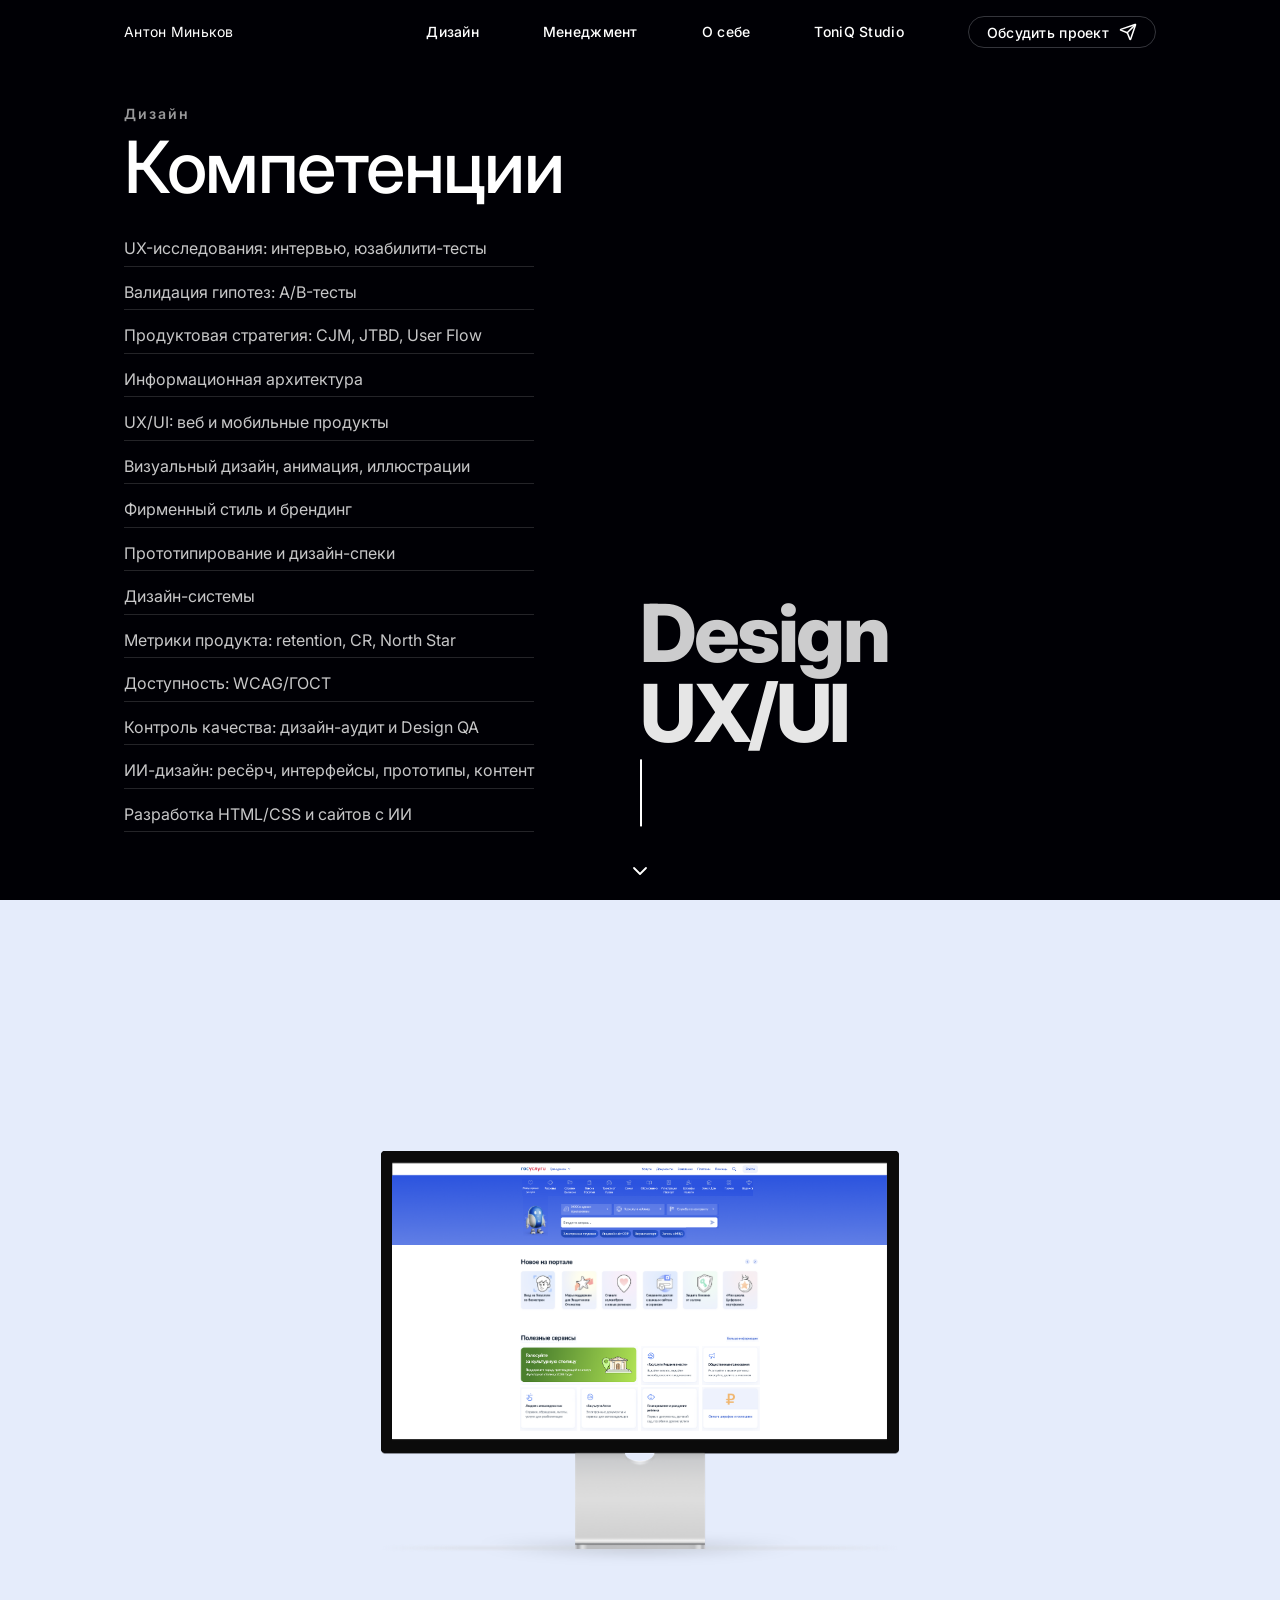
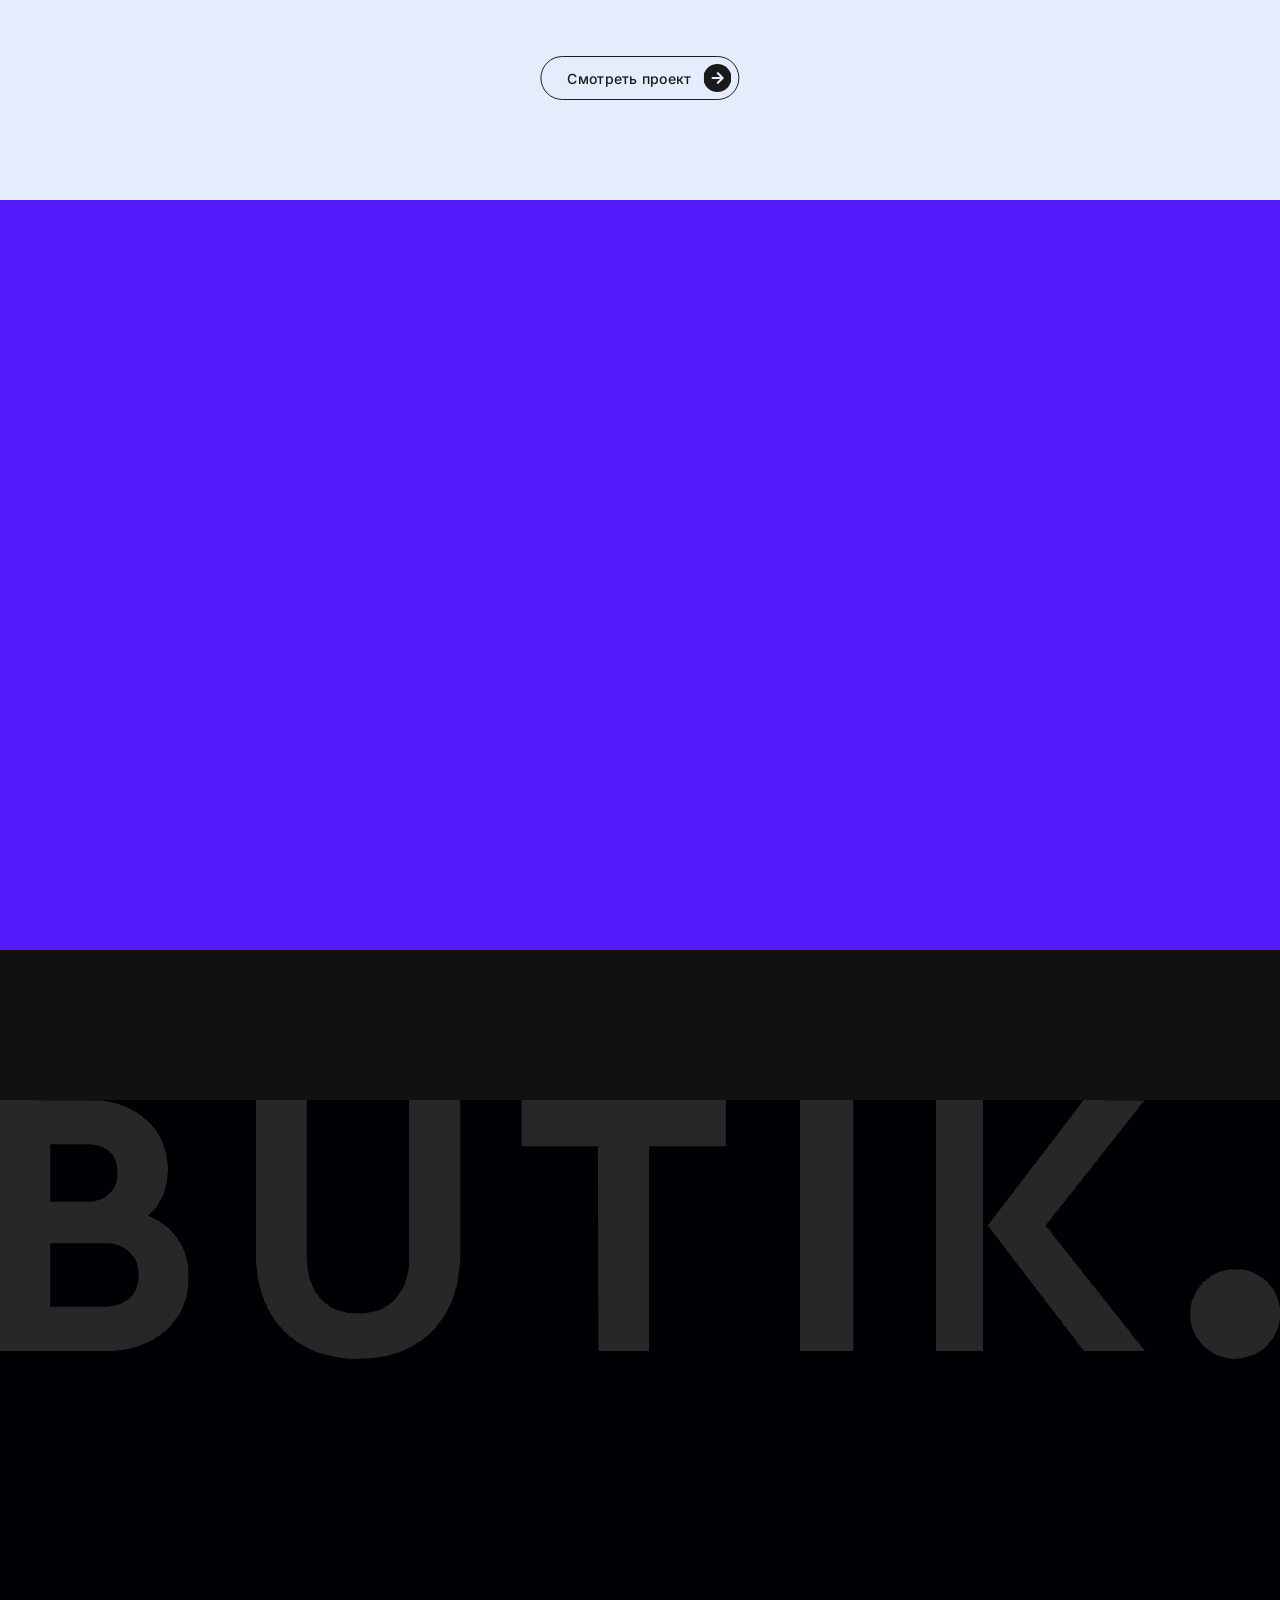
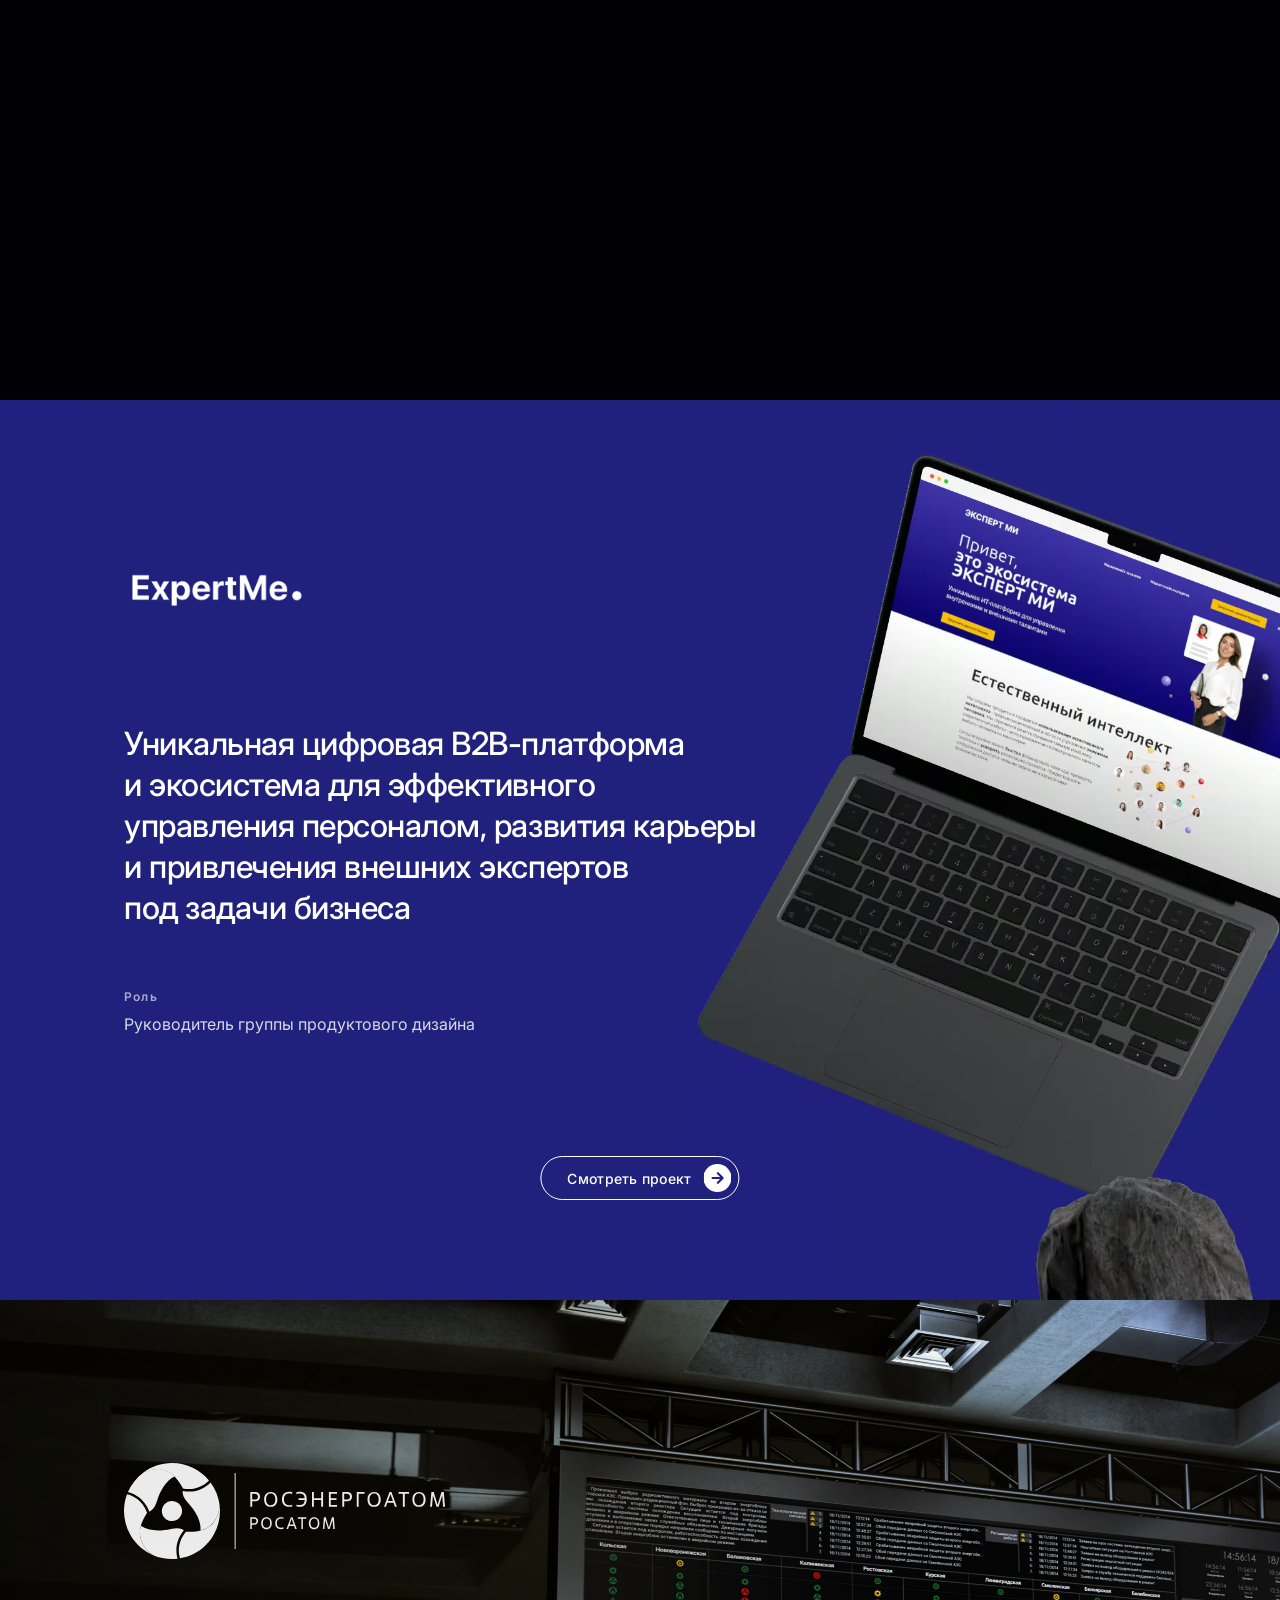
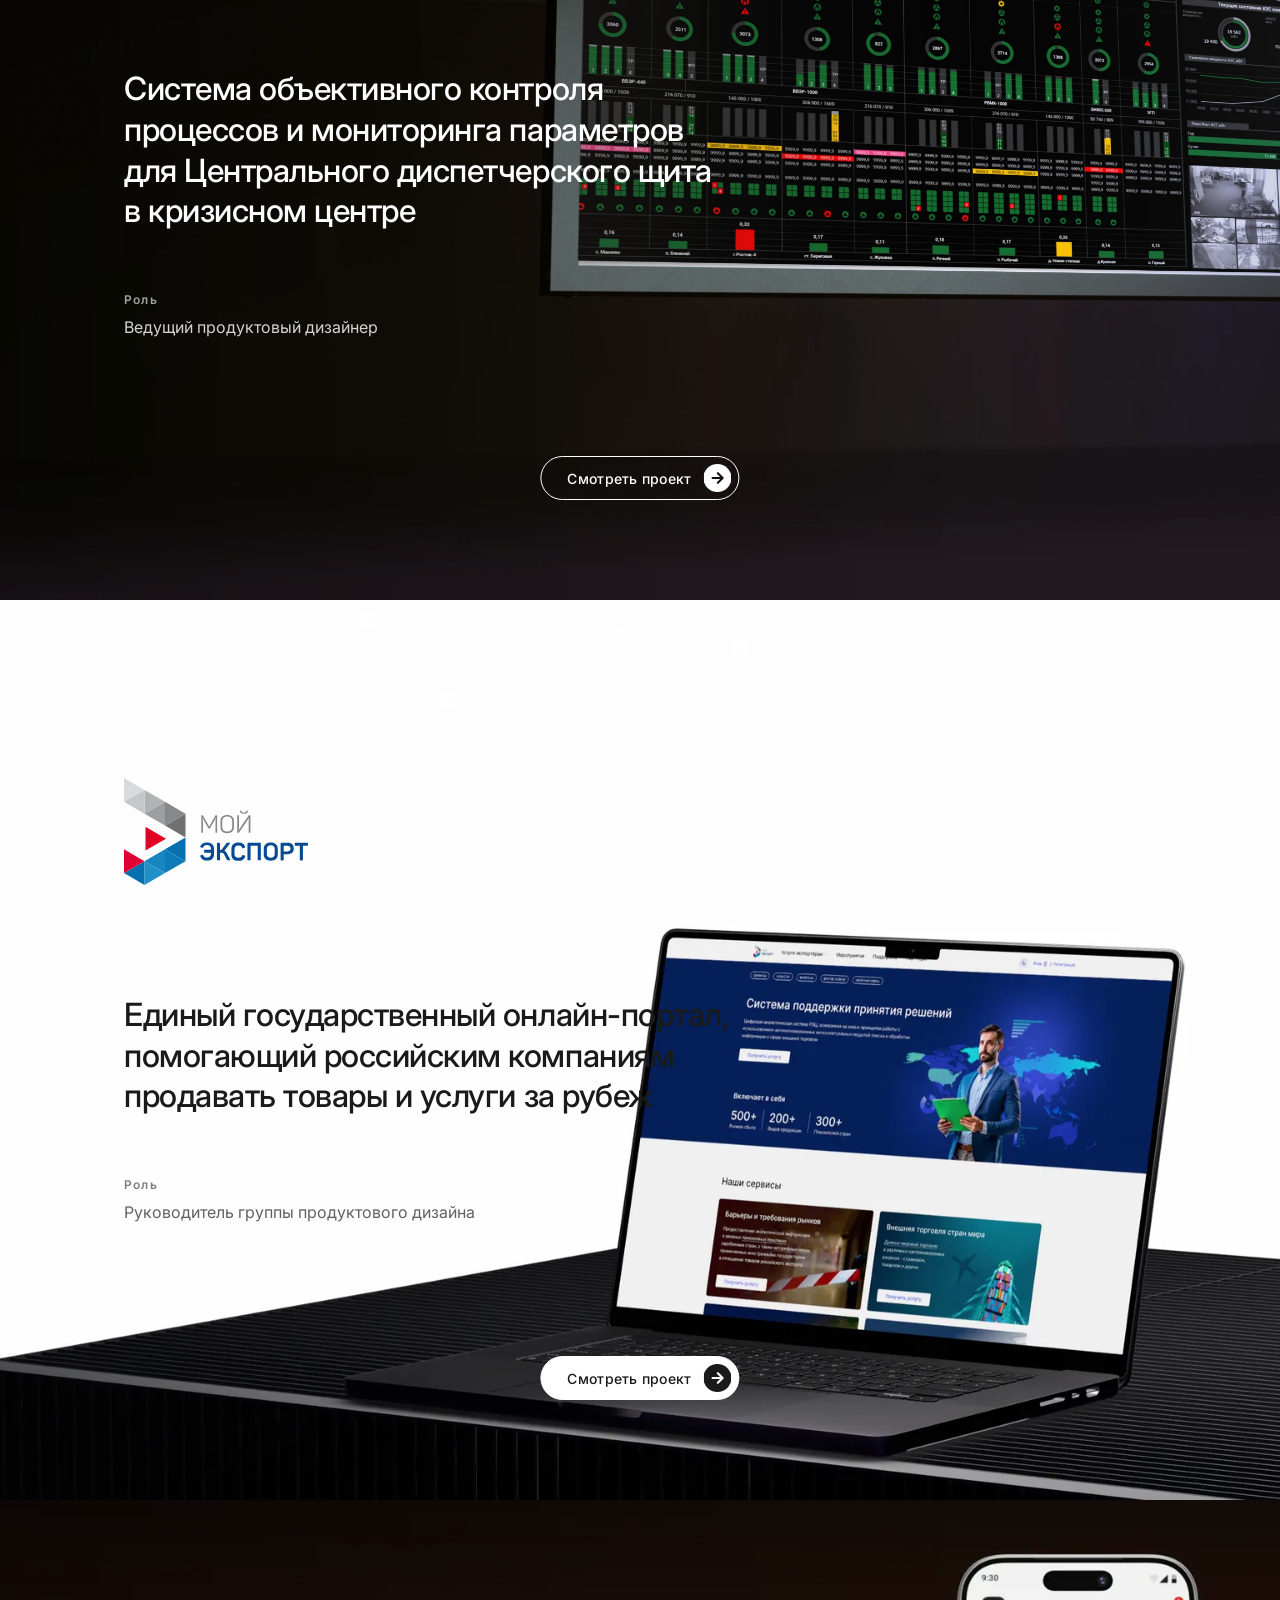
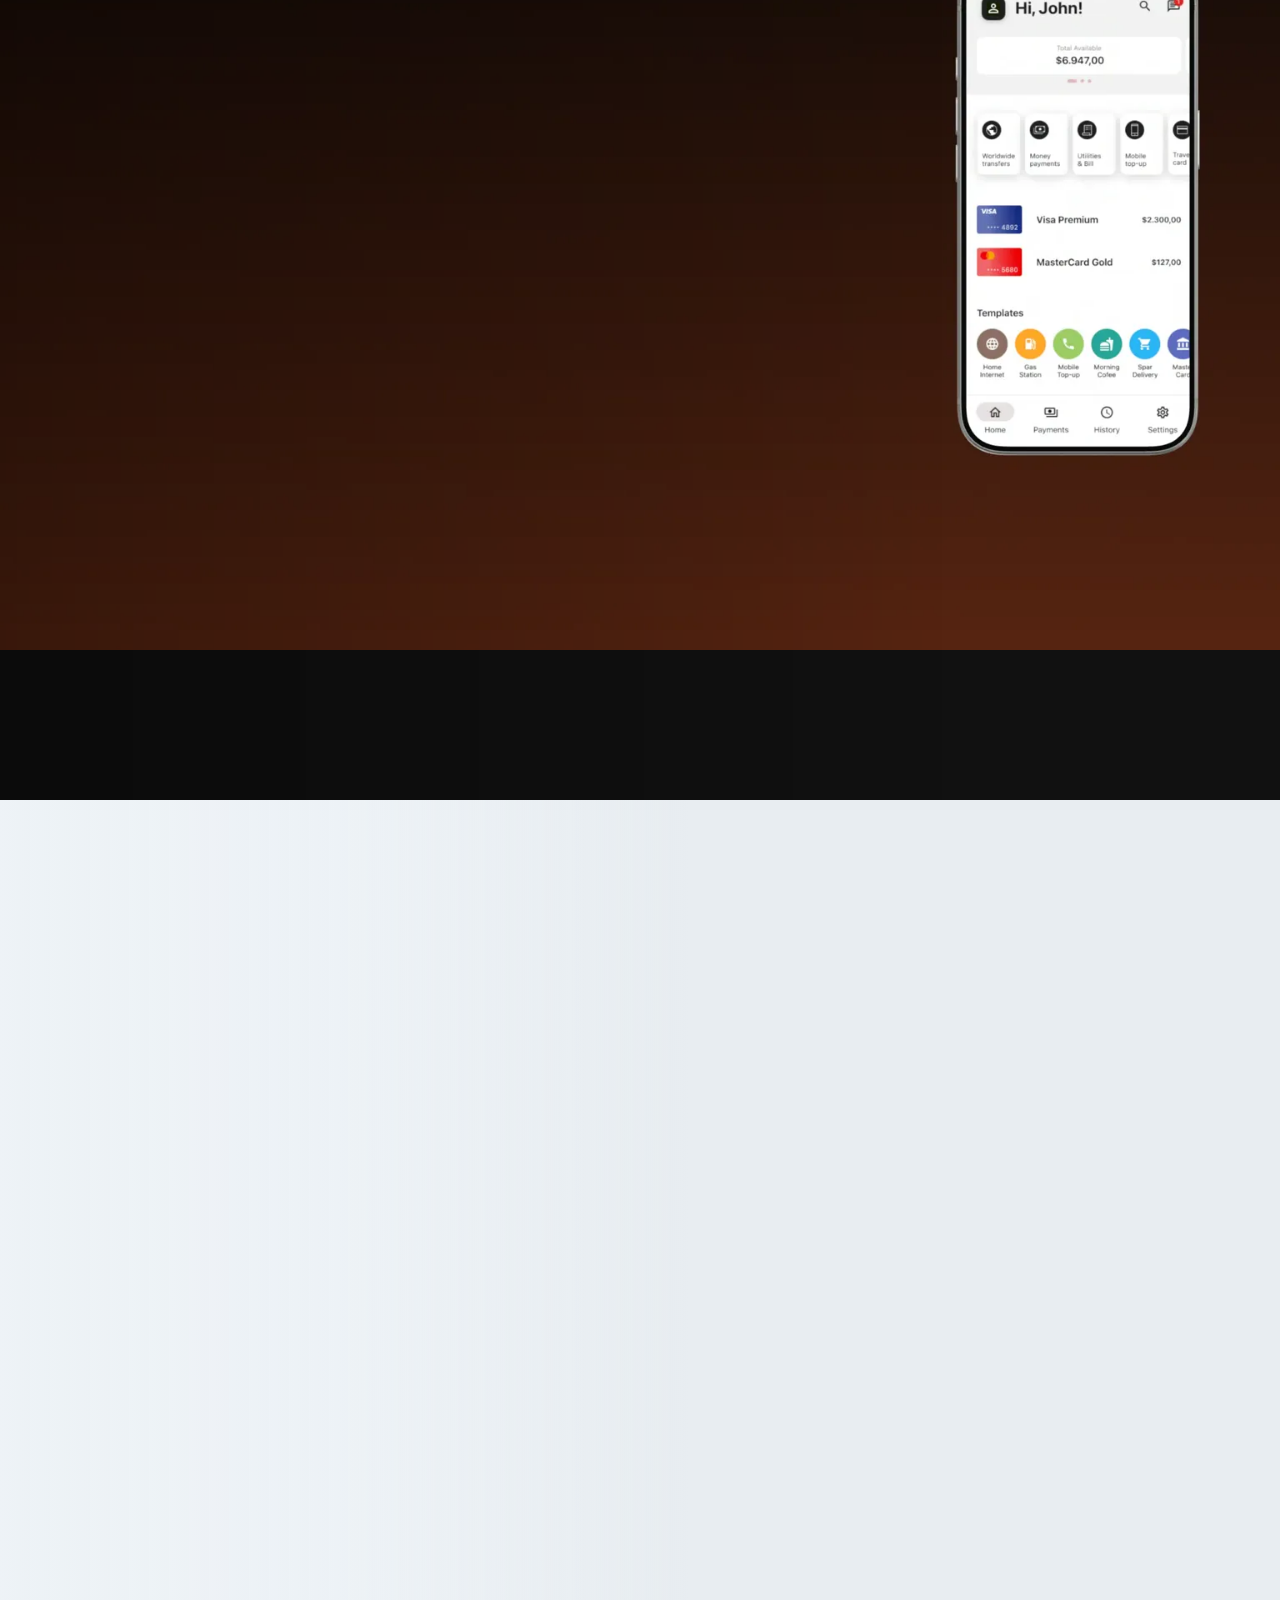
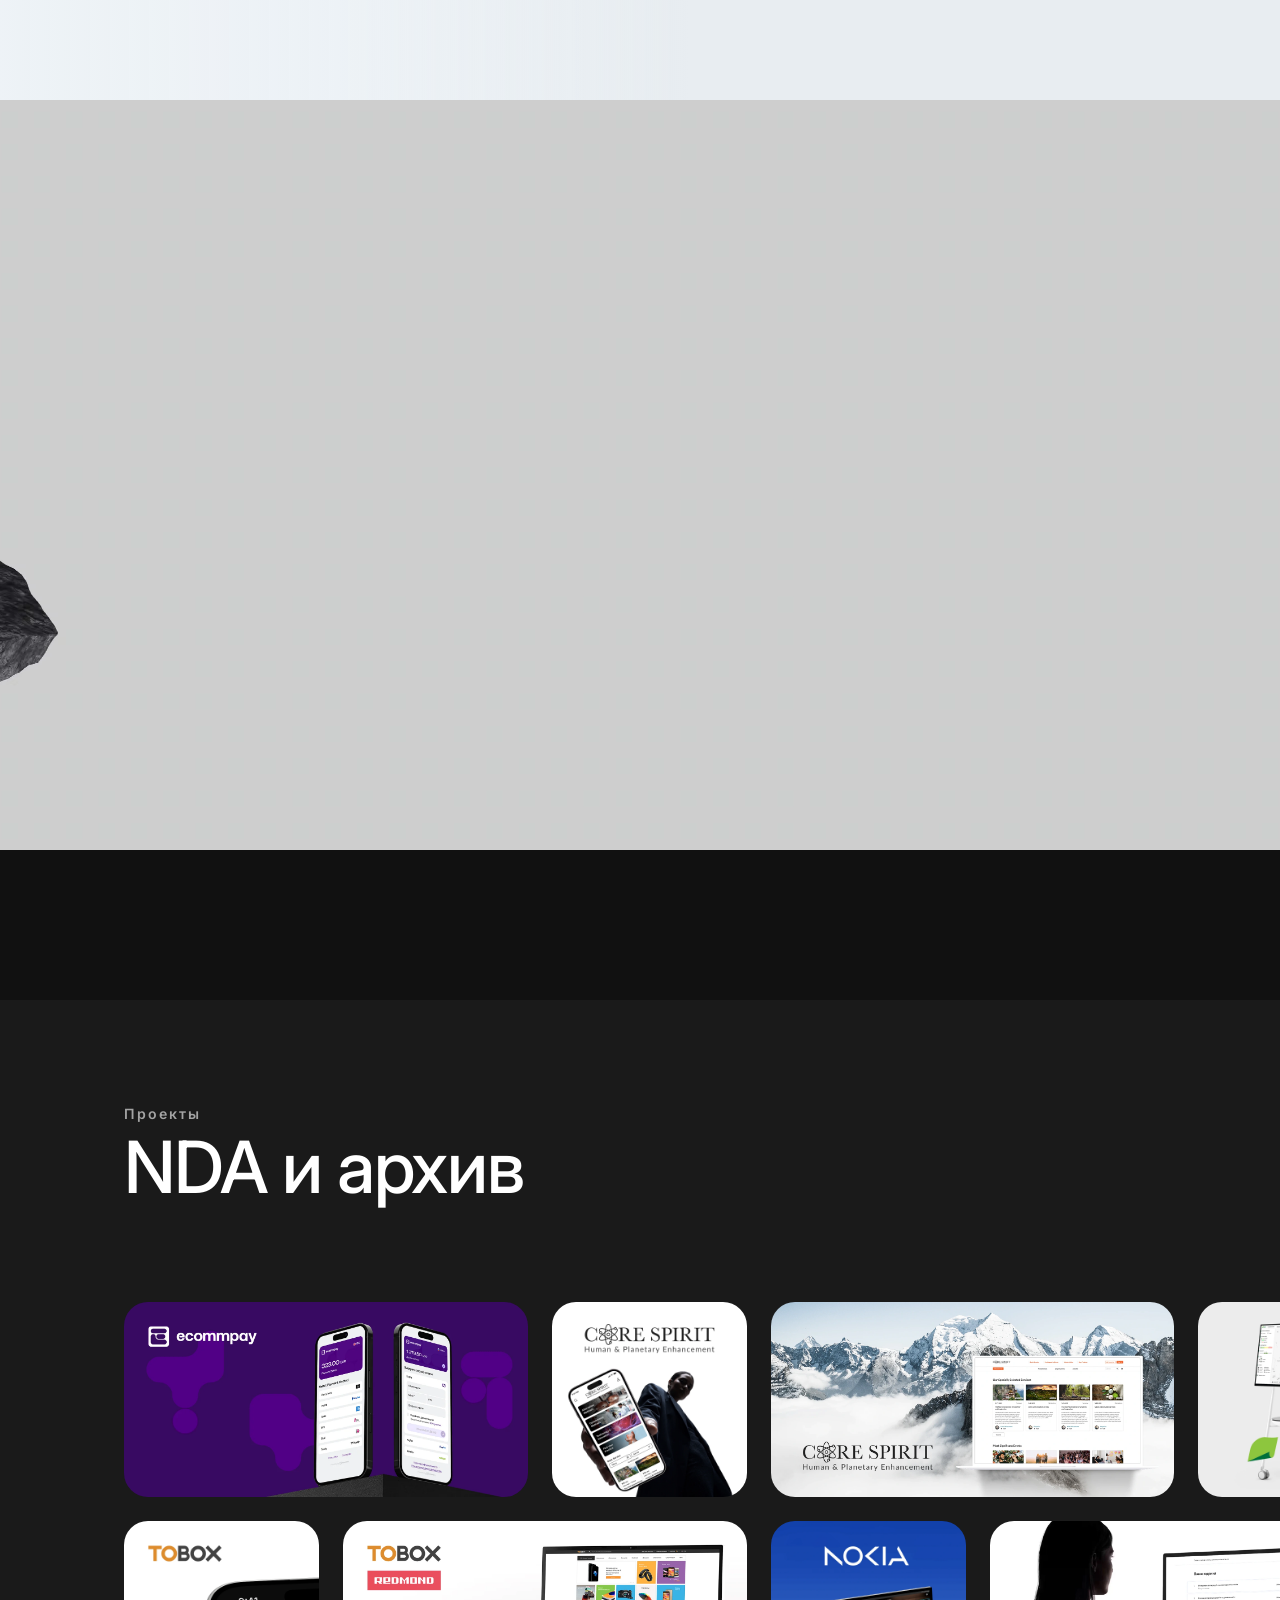
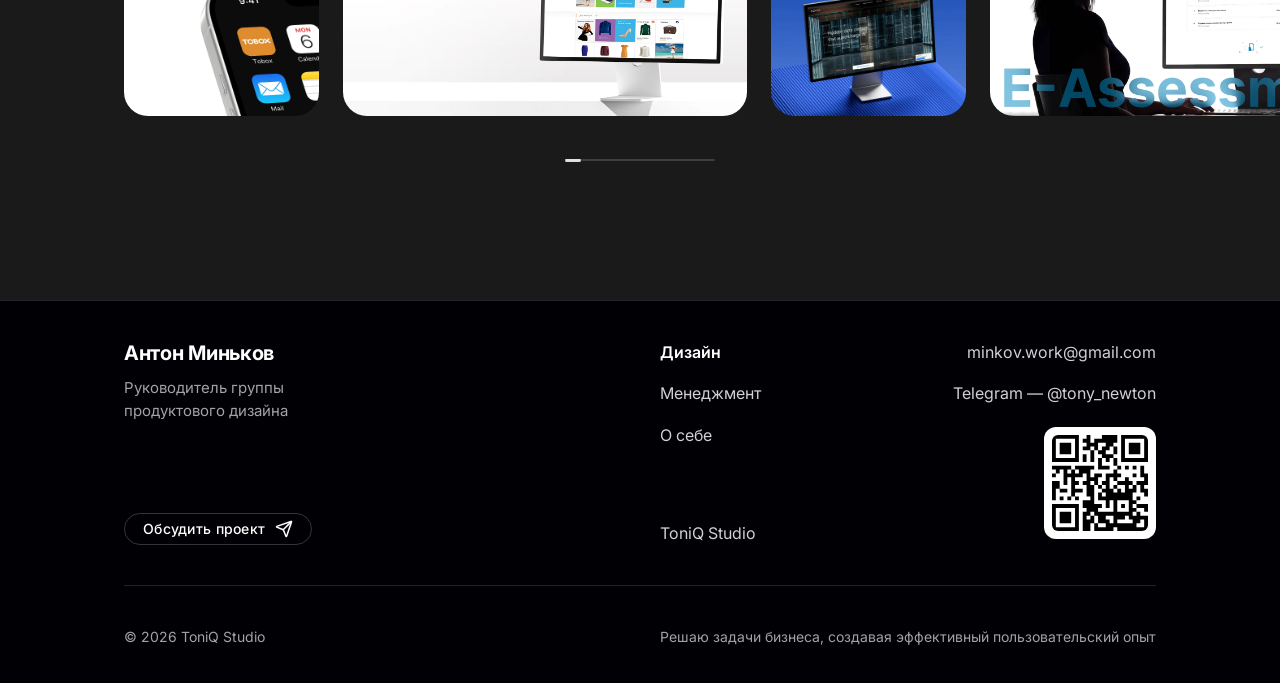
==== commit 75a80be2: "Design deck: competency intro with keyword terminal, NDA heading matched to opening; home hero lead " ====
--- a/design.html
+++ b/design.html
@@ -9,7 +9,7 @@
 <link rel="preconnect" href="https://fonts.googleapis.com">
 <link rel="preconnect" href="https://fonts.gstatic.com" crossorigin>
 <link href="https://fonts.googleapis.com/css2?family=Inter:wght@400;500;600;700;800&display=swap" rel="stylesheet">
-<link rel="stylesheet" href="assets/css/style.css?v=76">
+<link rel="stylesheet" href="assets/css/style.css?v=109">
 <script>/* deep link: keep the page hidden until main.js jumps to the linked panel,
    so the top panel never flashes before the anchor settles */
 if(/^#p\d+$/.test(location.hash)){document.documentElement.classList.add('work-init');}
@@ -48,11 +48,34 @@
 
 <main class="snap" id="snap">
 
-	<section class="panel panel--intro" id="intro" style="--bg:#000005" aria-labelledby="t00">
+	<section class="panel panel--intro" id="intro" style="--bg:#000005" aria-labelledby="introKicker t00">
 		<span class="panel-bg" aria-hidden="true"></span>
 		<div class="panel-inner">
-			<h2 class="panel-intro" id="t00">Design</h2>
-		</div>
+			<div class="intro-copy">
+				<p class="intro-kicker" id="introKicker">Дизайн</p>
+				<h2 class="intro-title" id="t00">Компетенции</h2>
+				<ol class="intro-skills">
+					<li><span class="xi-fill">UX-исследования: интервью, юзабилити-тесты</span></li>
+					<li><span class="xi-fill">Валидация гипотез: A/B-тесты</span></li>
+					<li><span class="xi-fill">Продуктовая стратегия: CJM, JTBD, User Flow</span></li>
+					<li><span class="xi-fill">Информационная архитектура</span></li>
+					<li><span class="xi-fill">UX/UI: веб и мобильные продукты</span></li>
+					<li><span class="xi-fill">Визуальный дизайн, анимация, иллюстрации</span></li>
+					<li><span class="xi-fill">Фирменный стиль и брендинг</span></li>
+					<li><span class="xi-fill">Прототипирование и дизайн-спеки</span></li>
+					<li><span class="xi-fill">Дизайн-системы</span></li>
+					<li><span class="xi-fill">Метрики продукта: retention, CR, North Star</span></li>
+					<li><span class="xi-fill">Доступность: WCAG/ГОСТ</span></li>
+					<li><span class="xi-fill">Контроль качества: дизайн-аудит и Design QA</span></li>
+					<li><span class="xi-fill">ИИ-дизайн: ресёрч, интерфейсы, прототипы, контент</span></li>
+					<li><span class="xi-fill">Разработка HTML/CSS и сайтов с ИИ</span></li>
+				</ol>
+			</div>
+			<div class="panel-intro" aria-hidden="true">Design</div>
+		</div>
+		<button class="intro-scroll" id="introScroll" type="button" aria-label="Листать вниз">
+			<svg viewBox="0 0 24 24" aria-hidden="true" focusable="false"><path d="M6 9l6 6 6-6"/></svg>
+		</button>
 	</section>
 
 	<section class="panel panel--light" id="gosuslugi" style="--bg:#E5ECFB" aria-labelledby="t01">
@@ -199,7 +222,7 @@
 		<div class="panel-inner">
 			<div class="butik-content">
 				<div class="panel-text">
-					<h2 class="panel-title" id="t03">Фиджитал-универмаг и&nbsp;экосистема цифровых продуктов.<br>Топ-10 E-commerce в России 2019</h2>
+					<h2 class="panel-title" id="t03">Фиджитал-универмаг и&nbsp;экосистема цифровых продуктов<br>Топ-10 E-commerce в России 2019</h2>
 					<p class="panel-role-label">Роль</p>
 					<p class="panel-role">Руководитель направления дизайна</p>
 				</div>
@@ -313,7 +336,8 @@
 	<section class="panel panel--nda" id="nda" style="--bg:#1A1A1A; --g1:#1A1A1A" aria-labelledby="t17">
 		<span class="panel-bg" aria-hidden="true"></span>
 		<div class="nda-head">
-			<h2 class="panel-link" id="t17">NDA и&nbsp;архив</h2>
+			<p class="intro-kicker">Проекты</p>
+			<h2 class="intro-title" id="t17">NDA и&nbsp;архив</h2>
 		</div>
 		<div class="nda-viewport" aria-hidden="true">
 			<div class="nda-track" id="ndaTrack">
@@ -389,7 +413,6 @@
 
 
 <nav class="dots" id="dots" aria-label="Навигация по проектам">
-	<a class="dot" href="#intro" aria-label="Design"></a>
 	<a class="dot" href="#gosuslugi" aria-label="Госуслуги"></a>
 	<a class="dot" href="#sfera" aria-label="Сфера"></a>
 	<a class="dot" href="#butik" aria-label="Butik"></a>
@@ -407,6 +430,6 @@
 	<svg viewBox="0 0 24 24" aria-hidden="true" focusable="false"><path d="M12 19V5M6 11l6-6 6 6"/></svg>
 </button>
 
-<script src="assets/js/main.js?v=45"></script>
+<script src="assets/js/main.js?v=70"></script>
 </body>
 </html>
--- a/assets/css/style.css
+++ b/assets/css/style.css
@@ -39,6 +39,12 @@
 
 .container { width: 100%; max-width: var(--maxw); margin: 0 auto; padding: 0 24px; }
 
+/* Below the max content width the column is full-bleed, so align its gutters
+   with the header (--edge). Above --maxw it stays a centred 1280 column. */
+@media (max-width: 1280px) {
+  .container { padding-left: var(--edge); padding-right: var(--edge); }
+}
+
 /* ---------------- Header ---------------- */
 
 .navbar {
@@ -120,7 +126,7 @@
 body.home .navbar:not(.scrolled) .logo-alt { display: inline-block; }
 
 .navbar .menu {
-  --menu-gap: 68px;
+  --menu-gap: 64px;
   display: flex;
   align-items: flex-start;
   gap: var(--menu-gap);
@@ -141,9 +147,8 @@
 @media (max-width: 1200px) { .navbar .menu { --menu-gap: 40px; } }
 @media (max-width: 991px)  { .navbar .menu { --menu-gap: 22px; } }
 
-.navbar.scrolled {
-  height: 72px;
-}
+/* The scrolled bar keeps the same 64px height as the transparent one, so the
+   menu items (and the CTA) never move when the frosted bar appears. */
 
 /* Whole-header slide-out used on the home page, where the header would otherwise
    vanish instantly (it goes absolute as soon as .scrolled is dropped). Placed
@@ -328,9 +333,10 @@
    .navbar--on-light — same transparent bar, but ink copy over a light panel
                (used on the design deck, which has no frosted bar at all).
    Both states share the same item layout: logo left, menu + CTA right.
-   The hero bar is 70px tall so the centred menu line (18px) sits 26px from
-   the top edge; the scrolled bar is 72px. */
-body.home .navbar:not(.scrolled) { position: absolute; height: 70px; }
+   The unscrolled bar is the same 64px on every page, so the centred menu line
+   (18px) sits 23px from the top edge; only the scrolled bar is taller (72px).
+   The home page only switches to position:absolute so the bar scrolls away. */
+body.home .navbar:not(.scrolled) { position: absolute; }
 
 /* menu sits beside the CTA with a 44px gap */
 .navbar .menu { align-items: center; margin-left: auto; margin-right: var(--menu-gap); }
@@ -490,7 +496,8 @@
 .hero-liquid-fallback {
   position: absolute;
   left: 0; right: 0;
-  top: 50%;
+  /* the logotype sits 72px above centre, in step with the live canvas */
+  top: calc(50% - 72px);
   width: 100%;
   height: auto;
   transform: translateY(-50%);
@@ -510,7 +517,7 @@
   --hero-lead-fs: clamp(22px, 3.8vw, 72px);
   position: absolute;
   left: 0; right: 0;
-  top: calc(50vh + min(6.388vw, 22.86vh) - var(--hero-lead-fs) * 0.62 - 8px);
+  top: calc(50vh + min(6.388vw, 22.86vh) - var(--hero-lead-fs) * 0.62 - 8px - 72px);
   z-index: 3;
   padding: 0 var(--edge);
   display: flex;
@@ -519,20 +526,8 @@
   pointer-events: none;
 }
 
-/* Staggered load reveal: layer, then lead line 1, 2, 3, then the bottom rail. */
-.hero-lead-big {
-  opacity: 0;
-  will-change: opacity, transform;
-  animation: heroLineIn .95s cubic-bezier(.22, 1, .36, 1) both;
-}
-.hero-lead-big:nth-child(1) { animation-delay: .85s; }
-.hero-lead-big:nth-child(2) { animation-delay: 1.05s; }
-.hero-lead-big:nth-child(3) { animation-delay: 1.25s; }
-
-@keyframes heroLineIn {
-  from { opacity: 0; transform: translateY(32px); }
-  to   { opacity: 1; transform: translateY(0); }
-}
+/* The statement lines are typed in by main.js (fast typewriter), so there is
+   no CSS reveal for them. */
 
 .hero-lead-small,
 .hero-lead-big {
@@ -553,10 +548,47 @@
   text-decoration: underline;
   text-decoration-thickness: 2px;
   text-underline-offset: 6px;
-  transition: color .3s ease, opacity .3s ease;
+  transition: color .3s ease, opacity .3s ease, text-decoration-color .3s ease;
 }
 
 .hero-lead-link:hover { color: #9a8ffb; }
+
+/* Typewriter intro: the words start as plain, non-interactive text; a blinking
+   caret types them once, then the text turns into the purple underlined link.
+   The caret is hidden by default so no-JS / reduced-motion just shows the link. */
+.hero-lead-link--typing {
+  color: inherit;
+  pointer-events: none;
+  text-decoration-color: transparent;
+}
+
+.hero-lead-caret { display: none; }
+
+.hero-lead-link--typing .hero-lead-caret {
+  display: inline-block;
+  width: 2px;
+  height: .84em;
+  margin-left: 3px;
+  vertical-align: -0.06em;
+  background: currentColor;
+  animation: heroCaretBlink .6s steps(1, end) infinite;
+}
+
+@keyframes heroCaretBlink {
+  0%, 49% { opacity: 1; }
+  50%, 100% { opacity: 0; }
+}
+
+/* the cursor that rides each statement line while main.js types it in */
+.hero-type-caret {
+  display: inline-block;
+  width: 2px;
+  height: .84em;
+  margin-left: 2px;
+  vertical-align: -0.06em;
+  background: currentColor;
+  animation: heroCaretBlink .6s steps(1, end) infinite;
+}
 
 /* Bottom rail: previous employers · scroll cue · contacts */
 .hero-bottom {
@@ -634,8 +666,9 @@
 }
 
 .hero-contacts {
-  grid-column: 3;
-  justify-self: end;
+  /* the bottom rail is just the contacts now, so centre them */
+  grid-column: 2;
+  justify-self: center;
   min-width: 0;
   display: flex;
   align-items: center;
@@ -864,7 +897,11 @@
 
 .expertise {
   /* The dark hero hands over to the content on white paper through the tall
-     luminous seam below; the content then opens on the page's half-gap. */
+     luminous seam below; the content then opens on the page's half-gap. The
+     seam starts right at the hero's bottom edge (no opaque strip in between),
+     so the hero's plus-lattice flows straight into the seam canvas. The 96px
+     of dark space that used to sit above the seam is folded into the seam's
+     --drop instead, which keeps the sphere and the content exactly in place. */
   background: var(--paper);
   padding: 0 0 calc(var(--vl-gap) / 2);
 }
@@ -888,52 +925,47 @@
 
 /* The seam: a tall stretch of dark space carrying the hand-off. Everything is
    cut from one circle (--arc-r): the arched horizon line (its ends level with
-   the block, its centre lifted) and one radial ramp around it — white deep
-   inside the sphere, climbing to a luminous rim, then the atmosphere fading
-   back to black above it. Every band is concentric with the arc, so the block
-   reads as a sphere cut off by the left and right screen edges. It sits
-   entirely below the hero, so nothing of it shows while the hero is on
-   screen. main.js drives --glint from the scroll, so the orange glint rides
-   the arc from the left screen edge to the right as the seam travels up. */
+   the block, its centre lifted) and one radial ramp around it — a very dark
+   blue right under the luminous rim, easing through blue to white deep inside
+   the sphere, then the atmosphere fading back to black above it. Every band is
+   concentric with the arc, so the block reads as a sphere cut off by the left
+   and right screen edges. It sits entirely below the hero, so nothing of it
+   shows while the hero is on screen. main.js drives --glint from the scroll,
+   so the orange glint rides the arc from the left screen edge to the right as
+   the seam travels up. */
 .seam {
   /* --arc-r is sized so the arc lifts --arc-rise (≈140px at 1440) between the
      centre and the screen edges: rise = r - sqrt(r² - 50vw²). --drop lowers
      the whole sphere (and everything after it) inside a taller block. */
   --line-y: calc(50% + var(--drop) / 2); /* where the arc ends sit */
-  --drop: 140px;                 /* extra dark space above the sphere */
+  --drop: 236px;                 /* 140px sphere lift + the 96px strip folded in */
   --arc-r: 133.48vw;             /* arc radius */
   --arc-rise: 9.72vw;            /* lift of the apex above the ends */
   position: relative;
-  height: calc(clamp(460px, 64vh, 780px) + var(--drop));
+  /* tall enough that the white inside the sphere reaches the seam's bottom all
+     the way to the screen edges, so the blue band is never cut by a straight
+     edge - the hand-off stays a circle, following the arc */
+  height: calc(clamp(720px, 64vh, 820px) + var(--drop));
   overflow: hidden;
   background: radial-gradient(circle var(--arc-r) at 50% calc(var(--line-y) + var(--arc-r) - var(--arc-rise)),
     #ffffff 0,
-    #ffffff calc(var(--arc-r) - 270px),
-    #d5ddff calc(var(--arc-r) - 210px),
-    #a9b8f8 calc(var(--arc-r) - 150px),
-    #6f86ee calc(var(--arc-r) - 90px),
-    #3f5be4 calc(var(--arc-r) - 40px),
-    #4a63e8 calc(var(--arc-r) - 10px),
-    #8fa6ff var(--arc-r),
-    #1d2f9e calc(var(--arc-r) + 5px),
-    #16258c calc(var(--arc-r) + 45px),
-    #0d1a66 calc(var(--arc-r) + 85px),
-    #050b33 calc(var(--arc-r) + 125px),
-    #000000 calc(var(--arc-r) + 175px));
-}
-
-/* the sphere settles into the paper: a soft white veil over the last stretch
-   of the block, so its bottom edge is clean white on any viewport height */
-.seam::after {
-  content: "";
-  position: absolute;
-  left: 0;
-  right: 0;
-  bottom: 0;
-  height: 120px;
-  background: linear-gradient(180deg, rgba(255, 255, 255, 0), #ffffff 78%);
-  pointer-events: none;
-}
+    #ffffff calc(var(--arc-r) - 300px),
+    #dbe3ff calc(var(--arc-r) - 220px),
+    #93a8f5 calc(var(--arc-r) - 140px),
+    #4d68e0 calc(var(--arc-r) - 72px),
+    #2a41a8 calc(var(--arc-r) - 28px),
+    #1d2f9e calc(var(--arc-r) - 5px),
+    #1d2f9e calc(var(--arc-r) + 0.5px),
+    #16258c calc(var(--arc-r) + 69px),
+    #0d1a66 calc(var(--arc-r) + 130px),
+    #050b33 calc(var(--arc-r) + 191px),
+    #000000 calc(var(--arc-r) + 268px));
+}
+
+/* (the straight white veil that used to sit here is gone: a horizontal fade cut
+   the sphere's arc off with a straight edge, which read as a straight line. The
+   taller seam now lets the sphere's own white reach the bottom, so the hand-off
+   is the arc itself.) */
 
 /* The hero's animated plus-lattice continues into the seam on this canvas:
    seam-crosses.js draws the same WebGL reveal field in the hero's coordinate
@@ -967,8 +999,9 @@
   animation: seamVeil 9s ease-in-out infinite alternate;
 }
 
-/* the arch line — drawn from the apex outward on approach */
+/* The static arch line is hidden - the moving glint alone rides the arc now. */
 .seam-line {
+  display: none;
   position: absolute;
   left: 50%;
   top: calc(var(--line-y) - var(--arc-rise));
@@ -976,13 +1009,14 @@
   aspect-ratio: 1;
   border-radius: 50%;
   translate: -50% 0;
-  /* a thin ring of light along the arc: the brand blue at the screen edges
-     (the visible span is the element's centre ~37.5%..62.5%), white in the
-     middle. Always complete - no draw-in. */
+  /* a thin ring of deep blue along the arc: darkest at the screen edges (the
+     visible span is the element's centre ~37.5%..62.5%), a touch lighter at
+     the apex. Always complete - no draw-in. */
   background: linear-gradient(90deg,
-    #0055ff 36%,
-    #ffffff 50%,
-    #0055ff 64%);
+    #0b1a5e 36%,
+    #3f5be4 50%,
+    #0b1a5e 64%);
+  opacity: .5;
   -webkit-mask-image: radial-gradient(circle closest-side,
     transparent 0 calc(100% - 3px),
     #000 calc(100% - 1px));
@@ -991,7 +1025,7 @@
     #000 calc(100% - 1px));
 }
 
-/* the glint: a soft orange spark riding the arc. --glint (0..1, driven by the
+/* the glint: a soft white spark riding the arc. --glint (0..1, driven by the
    scroll) swings the wrapper from the left screen edge (-22deg) over the apex
    to the right edge (+22deg). */
 .seam-glint {
@@ -1003,24 +1037,78 @@
   rotate: calc(-22deg + var(--glint, 0) * 44deg);
 }
 
+/* The glint: a wide flattened ball with a small white core at its centre and
+   two thin tails. Everything follows the seam arc - the ball is a short, thick
+   band of the same ring, so its edges bend down instead of running straight.
+   i is only a positioning box at the apex. */
 .seam-glint i {
   position: absolute;
   left: 0;
-  top: calc(-1 * var(--arc-r));
+  /* the ring's apex sits one arc radius above the circle centre */
+  top: calc(var(--arc-r) * -1);
+  width: clamp(160px, 26vw, 400px);
+  height: clamp(22px, 2.8vw, 40px);
   translate: -50% -50%;
-  width: clamp(280px, 36vw, 600px);
-  height: 12px;
-  border-radius: 999px;
-  /* a bright orange core that fades out toward both ends */
-  background: linear-gradient(90deg,
-    rgba(255, 122, 26, 0),
-    rgba(255, 132, 30, .4) 26%,
-    rgba(255, 148, 42, .95) 44%,
-    rgba(255, 154, 48, .98) 56%,
-    rgba(255, 132, 30, .4) 74%,
-    rgba(255, 122, 26, 0));
-  filter: blur(4px);
-  box-shadow: 0 0 28px rgba(255, 150, 60, .7);
+  pointer-events: none;
+}
+
+/* 1) the tails: a narrow band of the ring, fading out by angle. Drawn on the
+   wrapper itself so the band is centred on the seam circle (the wrapper
+   origin), not on the oval - otherwise the ring would sit a radius away. */
+.seam-glint::before {
+  content: "";
+  position: absolute;
+  left: 0;
+  top: 0;
+  /* a full ring the size of the seam circle, so the tails bend with the arc */
+  width: calc(var(--arc-r) * 2);
+  height: calc(var(--arc-r) * 2);
+  translate: -50% -50%;
+  border-radius: 50%;
+  background: conic-gradient(from -12.18deg at 50% 50%,
+    rgba(255, 255, 255, 0) 0deg,
+    rgba(255, 255, 255, .95) 7.49deg,
+    rgba(255, 255, 255, 1) 12.18deg,
+    rgba(255, 255, 255, .95) 16.87deg,
+    rgba(255, 255, 255, 0) 24.36deg);
+  -webkit-mask-image: radial-gradient(circle closest-side,
+    transparent 0 calc(100% - 2.5px),
+    #000 calc(100% - 2px) calc(100% - 1px),
+    transparent 100%);
+  mask-image: radial-gradient(circle closest-side,
+    transparent 0 calc(100% - 2.5px),
+    #000 calc(100% - 2px) calc(100% - 1px),
+    transparent 100%);
+  filter: blur(1px);
+}
+
+/* 2) the body: one short band of the same ring, so the ball bends with the arc
+   and its edges taper into the thin tails. i sits at the apex, so the band is
+   centred by stepping down one arc radius to the circle centre. */
+.seam-glint i::after {
+  content: "";
+  position: absolute;
+  left: 50%;
+  top: calc(50% + var(--arc-r));
+  width: calc(var(--arc-r) * 2);
+  height: calc(var(--arc-r) * 2);
+  translate: -50% -50%;
+  border-radius: 50%;
+  background: conic-gradient(from -6.09deg at 50% 50%,
+    rgba(255, 255, 255, 0) 0deg,
+    rgba(255, 255, 255, .92) 3.05deg,
+    rgba(255, 255, 255, 1) 6.09deg,
+    rgba(255, 255, 255, .92) 9.13deg,
+    rgba(255, 255, 255, 0) 12.18deg);
+  -webkit-mask-image: radial-gradient(circle closest-side,
+    transparent 0 calc(100% - 5px),
+    #000 calc(100% - 4px) calc(100% - 1px),
+    transparent 100%);
+  mask-image: radial-gradient(circle closest-side,
+    transparent 0 calc(100% - 5px),
+    #000 calc(100% - 4px) calc(100% - 1px),
+    transparent 100%);
+  filter: blur(1.5px);
 }
 
 @keyframes seamVeil {
@@ -1064,7 +1152,8 @@
    and the hairline under the title thickens into the full aurora rule. The
    small print takes a deeper end-stop so it still clears AA at 16px. */
 
-.xi { margin-top: 20px; }
+/* Heading and the whole block below it sit 64px lower (20px base + 64px). */
+.xi { margin-top: 84px; }
 
 /* Section openers: the display title leads the content column (flush with the
    rows and cards), with a generous gap down to the content. */
@@ -1211,6 +1300,8 @@
 /* explanation — a short column on the right, wrapping to a few lines */
 .xi-desc {
   grid-area: 2 / 3;
+  /* right edge stays put; 430px makes every description wrap to exactly 3 lines */
+  margin-left: calc(var(--xi-aside) - 430px);
   margin-top: clamp(8px, 1vw, 14px);
   font-size: 16px;
   line-height: 1.6;
@@ -1256,7 +1347,7 @@
   .xi-label { grid-area: 1 / 2; }
   .xi-label::after { right: 0; }
   .xi-row:hover .xi-label::after { right: calc(-8px); }
-  .xi-desc { grid-area: 2 / 2; margin-top: 8px; }
+  .xi-desc { grid-area: 2 / 2; margin-top: 8px; margin-left: 0; }
 }
 
 @media (prefers-reduced-motion: reduce) {
@@ -1668,7 +1759,10 @@
 
 /* ---------------- Project cards ---------------- */
 
-.pcards { padding: calc(var(--vl-gap) / 2 + 20px) 0 calc(var(--vl-gap) / 2); background: #ededed; }
+.pcards {
+  padding: calc(var(--vl-gap) / 2 + 20px) 0 calc(var(--vl-gap) / 2);
+  background: #ededed;
+}
 
 .pcards .ex-title { margin-bottom: 0; }
 
@@ -2033,30 +2127,14 @@
 .pcard.reveal.in:nth-child(4) { animation-delay: .18s; }
 
 .pcards-grid .pcard:hover {
-  transform: translateY(-5px);
-  box-shadow: 0 28px 56px -32px rgba(30, 21, 82, .24);
-}
-
-/* Hover colour: each card takes on its project's colour — Госуслуги blue,
-   Сфера violet — and flips its copy and logo to white. Butik inverts the
-   other way: white card, dark copy, light-grey wordmark. */
-.pcard--gosuslugi:hover { background-color: #0D4CD3; }
-.pcard--sfera:hover { background-color: #422BEC; }
-.pcard--butik:hover { background-color: #ffffff; }
-
-.pcard--gosuslugi:hover .pcard-title,
-.pcard--gosuslugi:hover .pcard-desc,
-.pcard--gosuslugi:hover .pcard-domain,
-.pcard--sfera:hover .pcard-title,
-.pcard--sfera:hover .pcard-desc,
-.pcard--sfera:hover .pcard-domain { color: #ffffff; }
-
-.pcard--gosuslugi:hover .pcard-logo,
-.pcard--sfera:hover .pcard-logo { filter: brightness(0) invert(1); }
-
-.pcard--butik:hover .pcard-title { color: var(--ink); }
-.pcard--butik:hover .pcard-desc { color: var(--gray-2); }
-.pcard--butik:hover .pcard-bigmark { filter: invert(0); opacity: .25; }
+  transform: translateY(-8px);
+  box-shadow:
+    0 36px 64px -28px rgba(30, 21, 82, .34),
+    0 12px 24px -18px rgba(30, 21, 82, .22);
+}
+
+/* Hover keeps each card's own colour — no inversion. The card only lifts on
+   its shadow, so copy and logos stay exactly as they are at rest. */
 
 @media (max-width: 900px) {
   .pcard--wide .pcard-link {
@@ -2814,6 +2892,61 @@
   color: #ffffff;
 }
 
+/* Home page: reveal footer. The footer is pinned to the foot of the viewport
+   behind the page; the content scrolls up over it and reveals it. A fixed black
+   layer climbs high behind everything, so the footer's own edge never shows
+   while scrolling; the grey panel's bottom corners are rounded and reveal that
+   black. main.js keeps a gap below the content equal to the footer height. */
+body.home main {
+  position: relative;
+  z-index: 1;
+  background: transparent;
+}
+
+body.home .sfooter {
+  position: fixed;
+  left: 0;
+  right: 0;
+  bottom: 0;
+  z-index: 0;
+  border-top: 0;
+}
+
+/* the footer's black climbs 140px above its top edge (no layout impact, so the
+   grey panel keeps its position) */
+body.home .sfooter::before {
+  content: "";
+  position: absolute;
+  left: 0;
+  right: 0;
+  bottom: 100%;
+  height: 140px;
+  background: #000005;
+  z-index: -1;
+  pointer-events: none;
+}
+
+/* the grey panel is a rounded card. A plate sits just behind it: white behind
+   the top corners (so they read as the white section above, never the black
+   footer) and black behind the bottom corners (the footer's black climbing up
+   to meet them). */
+body.home .pcards {
+  position: relative;
+  border-radius: clamp(28px, 4vw, 64px);
+}
+
+body.home .pcards::before {
+  content: "";
+  position: absolute;
+  inset: 0;
+  background: linear-gradient(180deg,
+    #ffffff 0,
+    #ffffff calc(100% - 140px),
+    #000005 calc(100% - 140px));
+  z-index: -1;
+  pointer-events: none;
+}
+
 /* stretch the footer to the same edges as the header copy (--edge, scrollbar-
    compensated on the right so both align on every page) */
 .sfooter-inner {
@@ -3190,7 +3323,8 @@
   padding-right: var(--edge);
 }
 
-/* these panels carry long project descriptions — give the copy column room */
+/* these panels carry long project descriptions — give the copy column room,
+   but never let it grow past half the viewport so the visual keeps its half */
 #sfera .panel-text,
 #expertme .panel-text,
 #rosatom .panel-text,
@@ -3198,12 +3332,14 @@
 #inexpay .panel-text,
 #skillstech .panel-text,
 #bm .panel-text {
-  max-width: 800px;
-}
-
-/* copy + button sit 64px higher than the centred default */
+  max-width: min(800px, 50vw);
+}
+
+/* copy + button sit 64px higher than the centred default; the copy column is
+   capped at half the screen at every resolution. Госуслуги (inside its monitor)
+   and Butik (its own composition) are excluded. */
 .panel-text {
-  max-width: 620px;
+  max-width: min(620px, 50vw);
   transform: translateY(-64px);
 }
 
@@ -3277,33 +3413,235 @@
   color: rgba(255, 255, 255, .82);
 }
 
-/* Intro panel (#intro) — an empty cover screen with the section name centred. */
+/* Intro panel (#intro, design page) — a two-column opening split at the screen
+   middle: the design competencies on the left (right edge kept short of centre)
+   and the keyword terminal on the right, its foot aligned with the copy column. */
+.panel--intro { --intro-split: 50%; }
 .panel--intro .panel-inner {
+  position: relative;
+  height: 100%;
+  max-width: none;
+  padding: 0 var(--edge);
+}
+
+/* left column: heading + competency list. It spans the panel top-to-bottom (with
+   clear margins) and the rows spread out to fill that height. Its right edge stops
+   short of the screen middle so the terminal starts clear of it. */
+.intro-copy {
+  position: absolute;
+  left: var(--edge);
+  top: 105px;   /* 64px below the header's «Антон Миньков» text (its line-box ends at 41px) */
+  bottom: clamp(56px, 7.5vh, 100px);
+  z-index: 2;
+  width: max-content;
+  max-width: calc(50% - var(--edge) - 80px);
   display: flex;
-  align-items: center;
-  justify-content: center;
-  max-width: none;
-  padding: 0 40px;
-}
-
+  flex-direction: column;
+}
+.intro-kicker {
+  flex: none;
+  margin: 0 0 clamp(10px, 1.4vh, 18px);
+  font-size: clamp(13px, 1.1vw, 18px);
+  font-weight: 600;
+  letter-spacing: .14em;
+  color: rgba(255, 255, 255, .6);
+}
+.intro-title {
+  flex: none;
+  /* lifted 8px; the extra bottom margin keeps the list where it was */
+  margin: -8px 0 calc(clamp(18px, 2.6vh, 40px) + 8px);
+  font-size: 72px;
+  line-height: 1.1;
+  font-weight: 500;
+  letter-spacing: -.02em;
+  white-space: nowrap;
+  color: #ffffff;
+}
+/* the competency index mimics the home page's «Ключевые экспертизы» rows:
+   numbered lines with a hairline and the same ramp wipe on hover. Rows fill the
+   available height so the spacing grows with the screen. */
+.intro-skills {
+  list-style: none;
+  flex: 1 1 auto;
+  align-self: flex-start;   /* hug the widest row, so every rule ends with it */
+  display: flex;
+  flex-direction: column;
+  justify-content: space-between;
+  margin: 0;
+  padding: 0;
+}
+.intro-skills li {
+  position: relative;
+  padding: 0 0 clamp(6px, 0.8vh, 12px) 0;
+  font-size: 16px;
+  line-height: 1.4;
+  color: rgba(255, 255, 255, .78);
+}
+.intro-skills li::after {
+  content: "";
+  position: absolute;
+  left: 0;
+  right: 0;
+  bottom: 0;
+  height: 1px;
+  background: rgba(255, 255, 255, .14);
+  transition: background .35s ease, height .35s ease;
+}
+.intro-skills .xi-fill { transition: transform .55s cubic-bezier(.22, 1, .36, 1); }
+.intro-skills .xi-fill::after {
+  background-image: linear-gradient(90deg, #0055FF 0%, #7B2BFF 46%, #FF0033 100%);
+}
+.intro-skills li:hover .xi-fill { transform: translateX(8px); }
+.intro-skills li:hover .xi-fill::after { clip-path: inset(0 0 0 0); }
+.intro-skills li:hover::after {
+  height: 2px;
+  background: linear-gradient(90deg, #0055FF 0%, #7B2BFF 26%, #FF0033 52%, #FFCC00 76%, #00CC66 100%);
+}
+
+/* entrance: on load (and when the cover is revisited) the kicker, heading and
+   rows rise in, cascading down the list */
+.intro-copy.is-in .intro-kicker {
+  animation: introRise .7s cubic-bezier(.22, 1, .36, 1) both;
+}
+.intro-copy.is-in .intro-title {
+  animation: introRise .7s cubic-bezier(.22, 1, .36, 1) .08s both;
+}
+.intro-copy.is-in .intro-skills li {
+  animation: introRise .7s cubic-bezier(.22, 1, .36, 1) both;
+  animation-delay: calc(.22s + var(--intro-i, 0) * 55ms);
+}
+@keyframes introRise {
+  from { opacity: 0; transform: translateY(18px); }
+  to   { opacity: 1; transform: none; }
+}
+@media (prefers-reduced-motion: reduce) {
+  .intro-copy.is-in .intro-kicker,
+  .intro-copy.is-in .intro-title,
+  .intro-copy.is-in .intro-skills li { animation: none; }
+}
+
+/* right column: the keyword terminal, one fixed 80px size; long terms run off
+   the right edge of the screen and are clipped by the panel */
 .panel-intro {
+  position: absolute;
+  left: var(--intro-split);
+  right: var(--edge);
+  top: 50%;
   margin: 0;
-  font-size: clamp(72px, 15vw, 240px);
+  font-size: 80px;
   line-height: 1;
   font-weight: 800;
   letter-spacing: -.03em;
   color: #ffffff;
-  text-align: center;
-}
-
-/* butik — Butik: the wordmark runs full width under the fixed navbar, and the
-   copy + CRT film sit in a left-aligned column further down the page. */
-.panel--butik { align-items: flex-start; }
+  text-align: left;
+  transform: translateY(-50%);
+}
+
+.intro-line {
+  position: absolute;
+  bottom: 0;
+  left: 0;
+  width: 100%;
+  min-height: 1em;
+  white-space: nowrap;
+  /* the active line sits at the foot; finished words rise and fade */
+  transition: transform .55s cubic-bezier(.22, 1, .36, 1),
+              opacity .55s cubic-bezier(.22, 1, .36, 1);
+}
+
+/* the caret is positioned by JS on the active (bottom) line */
+.intro-caret {
+  position: absolute;
+  top: 50%;
+  left: var(--intro-split);
+  width: clamp(2px, .03em, 8px);
+  height: .84em;
+  transform: translateY(-50%);
+  background: #ffffff;
+  animation: heroCaretBlink .6s steps(1, end) infinite;
+}
+
+/* the glide is enabled only for the "Enter" hop, never between typed characters */
+.intro-caret--glide {
+  transition: left .55s cubic-bezier(.22, 1, .36, 1), top .55s cubic-bezier(.22, 1, .36, 1), font-size .55s cubic-bezier(.22, 1, .36, 1);
+}
+
+/* intro scroll cue — a bobbing chevron at the bottom centre, inviting the first
+   downward step */
+.intro-scroll {
+  position: absolute;
+  left: 50%;
+  bottom: clamp(4px, 0.8vh, 14px);
+  z-index: 4;
+  display: grid;
+  place-items: center;
+  width: 44px;
+  height: 44px;
+  transform: translateX(-50%);
+  color: #ffffff;
+  background: none;
+  border: 0;
+  cursor: pointer;
+  transition: opacity .3s ease;
+}
+.intro-scroll svg { display: block; width: 24px; height: 24px; }
+.intro-scroll svg path {
+  fill: none;
+  stroke: currentColor;
+  stroke-width: 1.8;
+  stroke-linecap: round;
+  stroke-linejoin: round;
+}
+.intro-scroll svg { animation: cueBob 2.6s ease-in-out 1.2s infinite; }
+.intro-scroll:hover { opacity: .72; }
+@media (prefers-reduced-motion: reduce) {
+  .intro-scroll svg { animation: none; }
+}
+
+/* narrow screens: drop the decorative terminal, let the list use the width */
+@media (max-width: 1080px) {
+  .panel-intro,
+  .intro-caret { display: none; }
+  .intro-copy {
+    right: var(--edge);
+    width: auto;
+    max-width: none;
+  }
+  .intro-title { white-space: normal; }
+}
+
+/* short screens: keep the whole list on one screen */
+@media (max-height: 660px) {
+  .intro-copy { bottom: 56px; }
+  .intro-title { margin-bottom: 14px; }
+  .intro-skills li { padding-bottom: 4px; }
+}
+
+/* butik — Butik: the wordmark runs full width as a backdrop under the fixed
+   navbar; the copy + CRT film sit in front of it in a left-aligned column. The
+   title is pulled up into the lower part of the wordmark and the film takes the
+   rest of the height, so both stay generous and the film never runs off-screen
+   (its width is capped by the height left below the copy). */
+.panel--butik {
+  align-items: flex-start;
+  --butik-side: clamp(20px, 4vw, 40px);
+  /* the wordmark runs edge to edge; its height follows from the 2400×505
+     viewBox ratio */
+  --butik-mark-h: calc(100vw * 505 / 2400);
+  /* the copy column rides high inside the wordmark (never under the 64px
+     navbar), so the title sits near the top and the film gets the rest */
+  --butik-top: max(88px, calc(var(--butik-mark-h) * 0.42));
+  /* reserve for the title + role block + bottom padding */
+  --butik-copy-h: clamp(130px, 16vh, 220px);
+}
 
 .panel--butik .panel-inner {
   display: flex;
   justify-content: center;
-  padding: 300px 40px 80px;
+  padding:
+    var(--butik-top)
+    var(--butik-side)
+    clamp(16px, 2.8vh, 56px);
 }
 
 /* oversized wordmark stretched across the page, pinned to the top edge */
@@ -3314,8 +3652,9 @@
   width: 100%;
   max-width: none;
   height: auto;
-  filter: brightness(0) invert(1);
-  opacity: .055;
+  /* Solid #272727 wordmark (the SVG is tinted via filter, not opacity). */
+  filter: brightness(0) invert(15.3%);
+  opacity: 1;
   z-index: 0;
   pointer-events: none;
 }
@@ -3343,18 +3682,25 @@
   margin-top: 0;
 }
 
-.panel--butik .panel-role-label { margin-top: 44px; }
+.panel--butik .panel-role-label { margin-top: clamp(18px, 2.4vh, 36px); }
 .panel--butik .panel-role { margin-top: 6px; font-size: 16px; }
 
 /* the CRT frame (Temp/TV.png) at 1006×740, flush under the role and centred
-   on the page (its natural 1.36:1 matches the artwork, so no cropping) */
+   on the page (its natural 1.36:1 matches the artwork, so no cropping). Its
+   width is the smallest of the design width, the column width, and whatever
+   the height below the copy allows — so the film never runs off the screen. */
 .butik-media {
   position: relative;
-  width: min(1006px, calc(100vw - 64px));
+  width: min(
+    1006px,
+    100%,
+    calc(100vw - 2 * var(--butik-side)),
+    calc(max(0px, 100vh - var(--butik-top) - var(--butik-copy-h)) * 1006 / 740)
+  );
   aspect-ratio: 1006 / 740;
   margin-top: 0;
-  margin-left: 50%;
-  transform: translateX(-50%);
+  margin-left: auto;
+  margin-right: auto;
 }
 
 .butik-media-frame {
@@ -3374,9 +3720,13 @@
   background: #000;
 }
 
-@media (max-width: 900px) {
-  .panel--butik .panel-inner { padding: 150px 22px 90px; }
-  .panel--butik .panel-role-label { margin-top: 30px; }
+/* On very short viewports keep the title high but shrink the reserved copy so
+   the film still gets usable height. */
+@media (max-height: 620px) {
+  .panel--butik {
+    --butik-top: max(72px, calc(var(--butik-mark-h) * 0.5));
+    --butik-copy-h: clamp(130px, 34vh, 190px);
+  }
 }
 
 /* NDA and Archive: the dark closing screen. The heading sits high — clear of the
@@ -3388,9 +3738,11 @@
 .panel--nda {
   --nda-gap: 24px;
   --nda-size: 288px;
-  /* matches the footer content column (max-width 1280 + 40px side padding): the
-     strip's first and last rest positions line up with the footer edges */
-  --nda-gutter: max(40px, calc((100vw - 1280px) / 2 + 40px));
+  /* mirror the header gutter (--edge) exactly: at rest (pan 0) the first tile's
+     left edge and the heading sit --edge from the screen, and at the end of the
+     pan the last tile's right edge sits --edge from the other side — at any
+     resolution. */
+  --nda-gutter: var(--edge);
   --nda-gap-y: clamp(16px, 3.4vh, 56px);
   --nda-gap-title: 96px;
   --nda-nav-h: 8px;
@@ -3403,10 +3755,10 @@
   display: flex;
   flex-direction: column;
   align-items: stretch;
-  /* centre the heading + strip + rail group, so the 40px gaps above and below
-     the cards are exact rather than padded out by leftover space */
-  justify-content: center;
-  padding: calc(var(--nda-header) + var(--nda-gap-y)) 0 var(--nda-gap-bottom);
+  /* the heading sits at the top like the opening screen; the strip + rail flow
+     under it */
+  justify-content: flex-start;
+  padding: 105px 0 var(--nda-gap-bottom);
   overflow: hidden;
 }
 
@@ -3418,14 +3770,9 @@
   text-align: left;
 }
 
-/* the NDA heading wears the home-page section title type (.sec-title):
-   Inter, regular weight, large and open - but light on the dark panel */
-.panel--nda .nda-head .panel-link {
-  font-size: clamp(22px, 3.8vw, 72px);
-  font-weight: 400;
-  letter-spacing: 0;
-  line-height: 1.24;
-}
+/* the NDA heading reuses the opening screen's kicker + title type, so both
+   sections start at the same offset from the top and share the text→heading gap */
+.nda-head .intro-title { margin: -8px 0 0; }
 
 .nda-viewport {
   position: relative;
@@ -3992,7 +4339,11 @@
   flex-direction: column;
   padding: 6px 4px;
   transform: translateY(-50%);
-}
+  transition: opacity .3s ease;
+}
+
+/* hidden while the cover panel (no dots) is active */
+.dots--hidden { opacity: 0; pointer-events: none; }
 
 .dot {
   position: relative;
